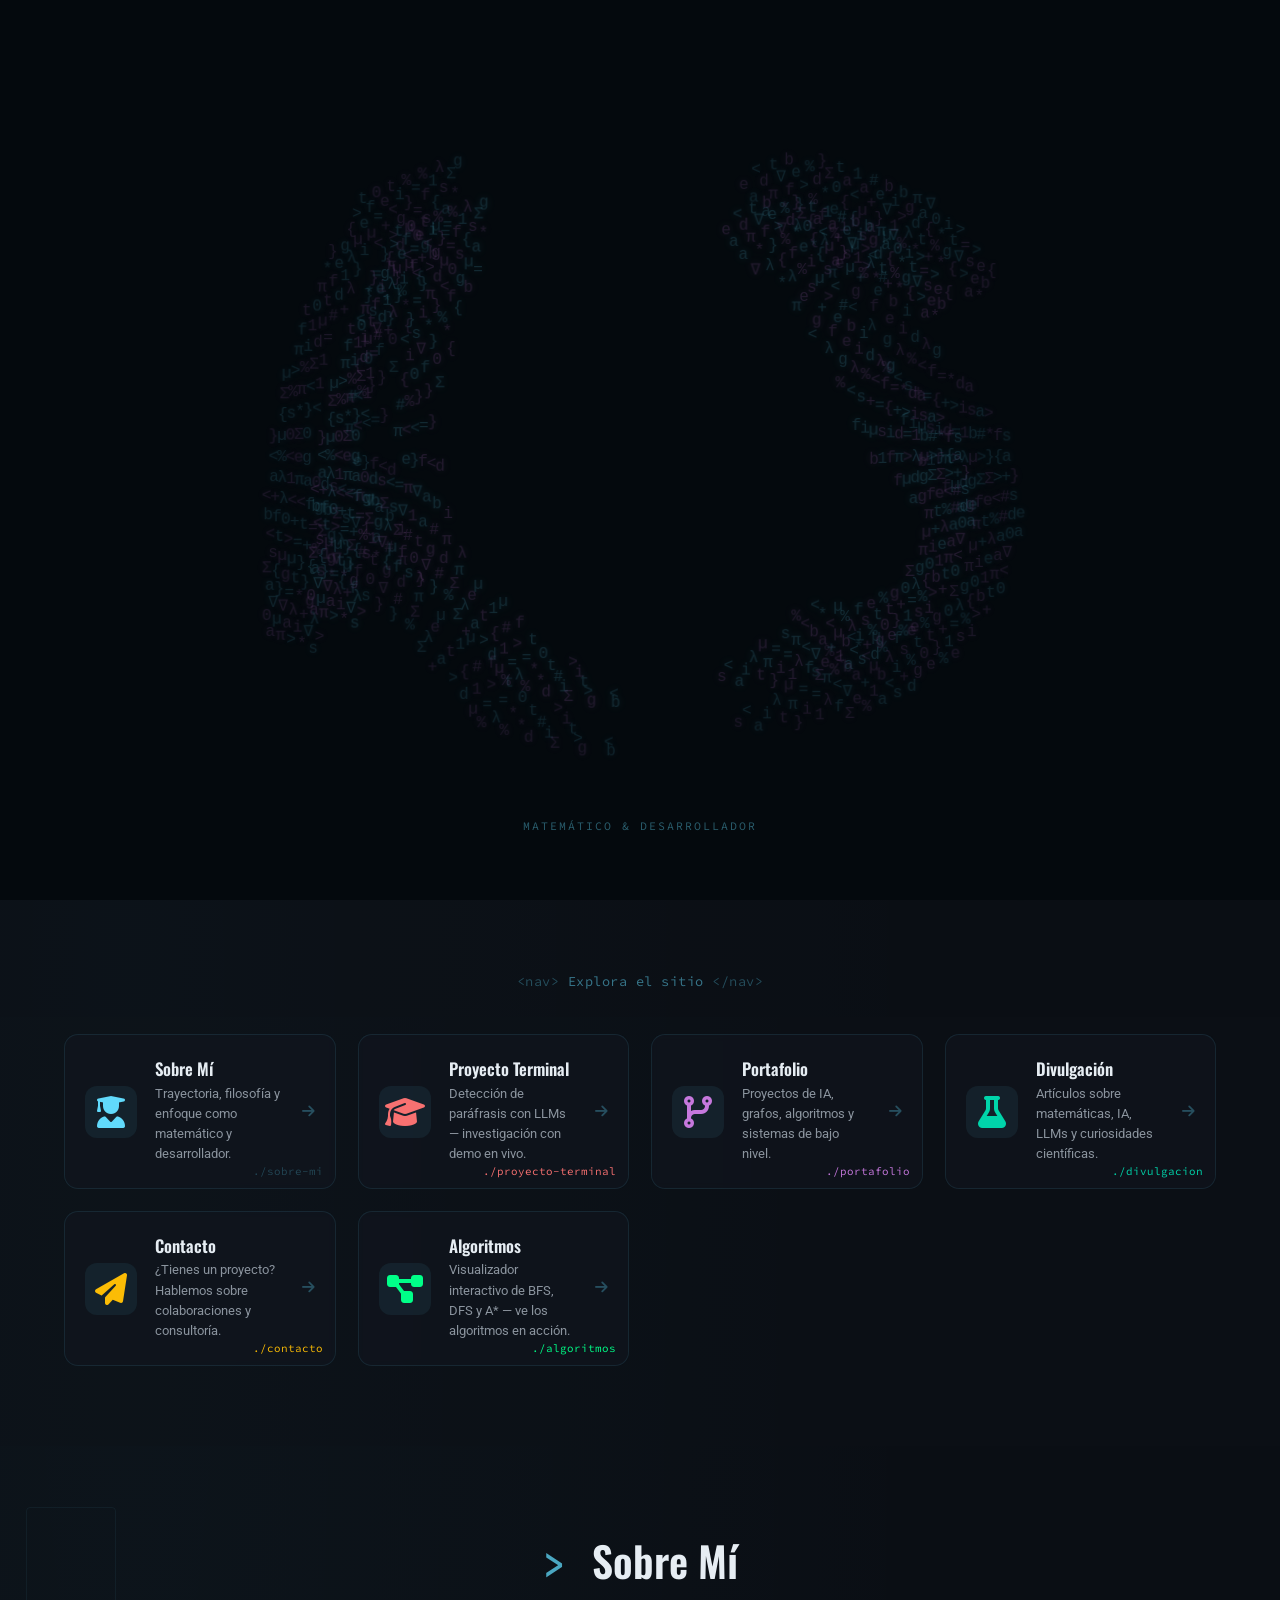
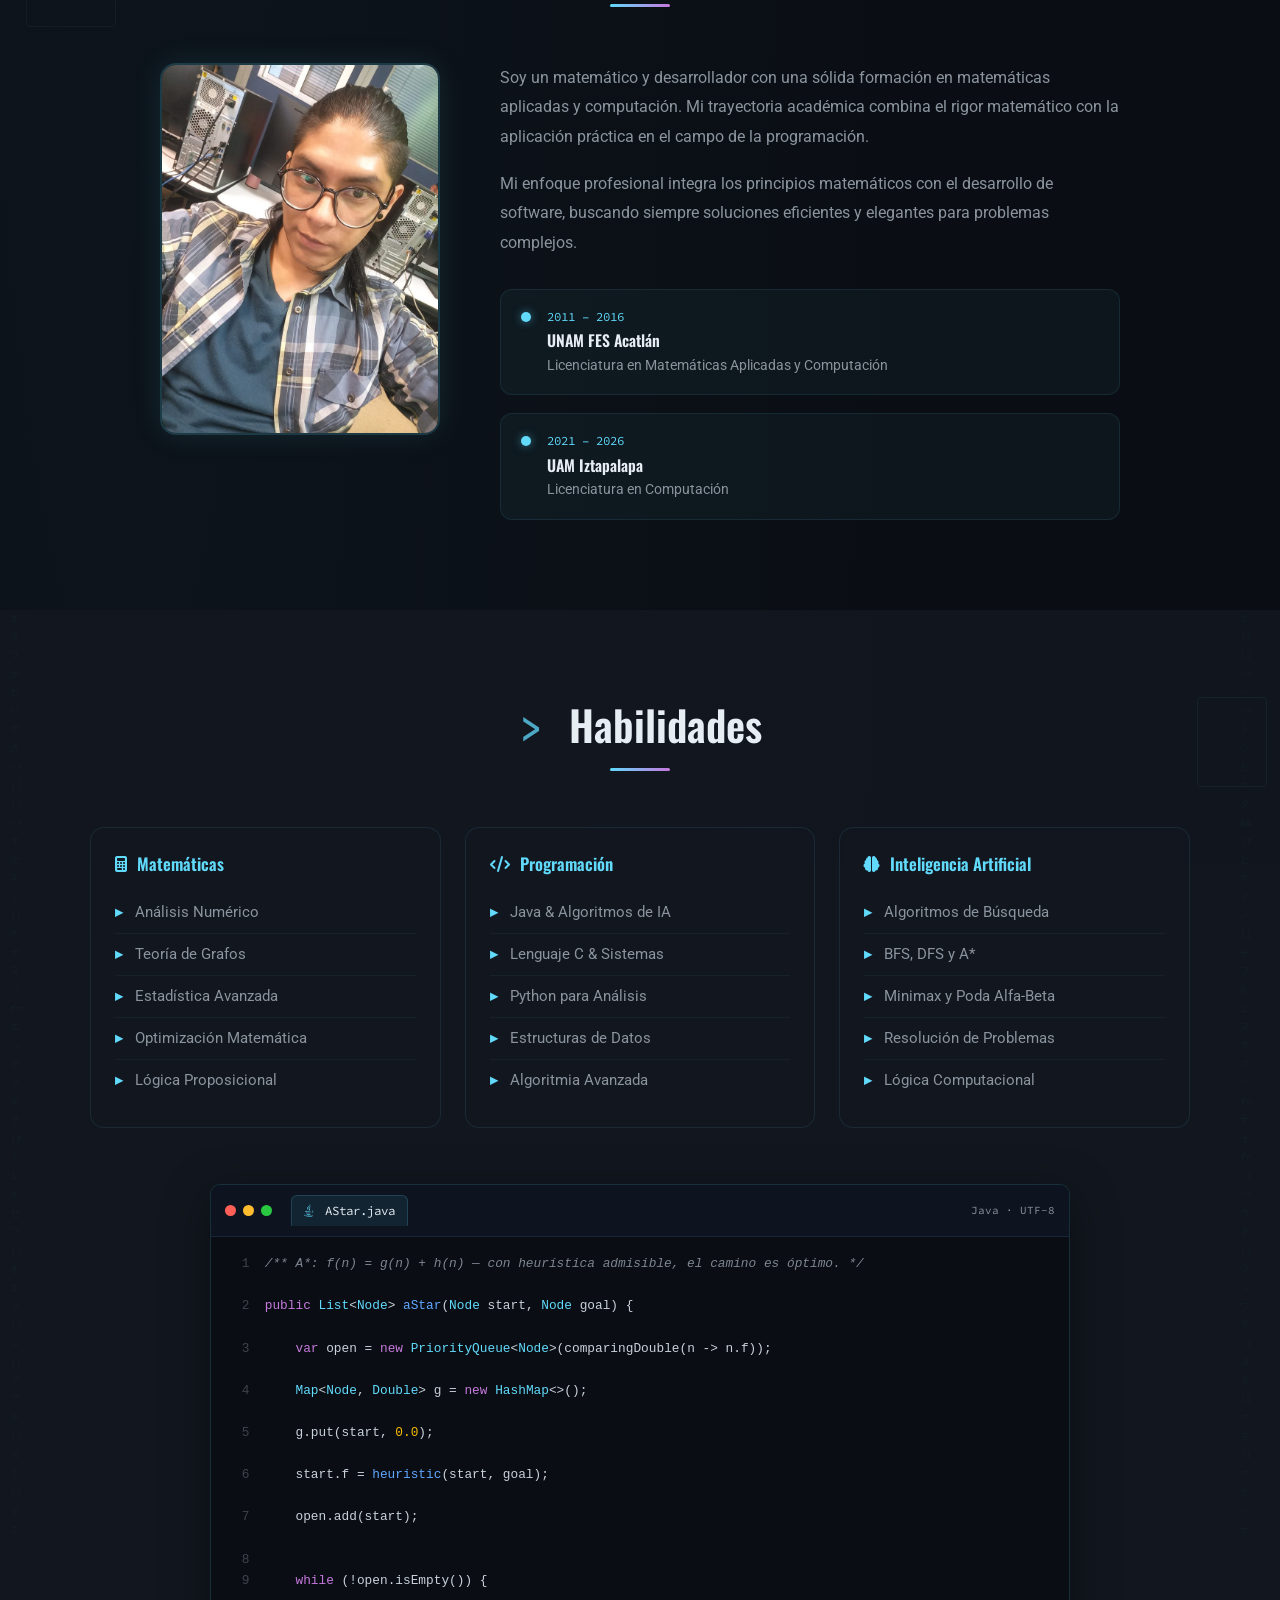
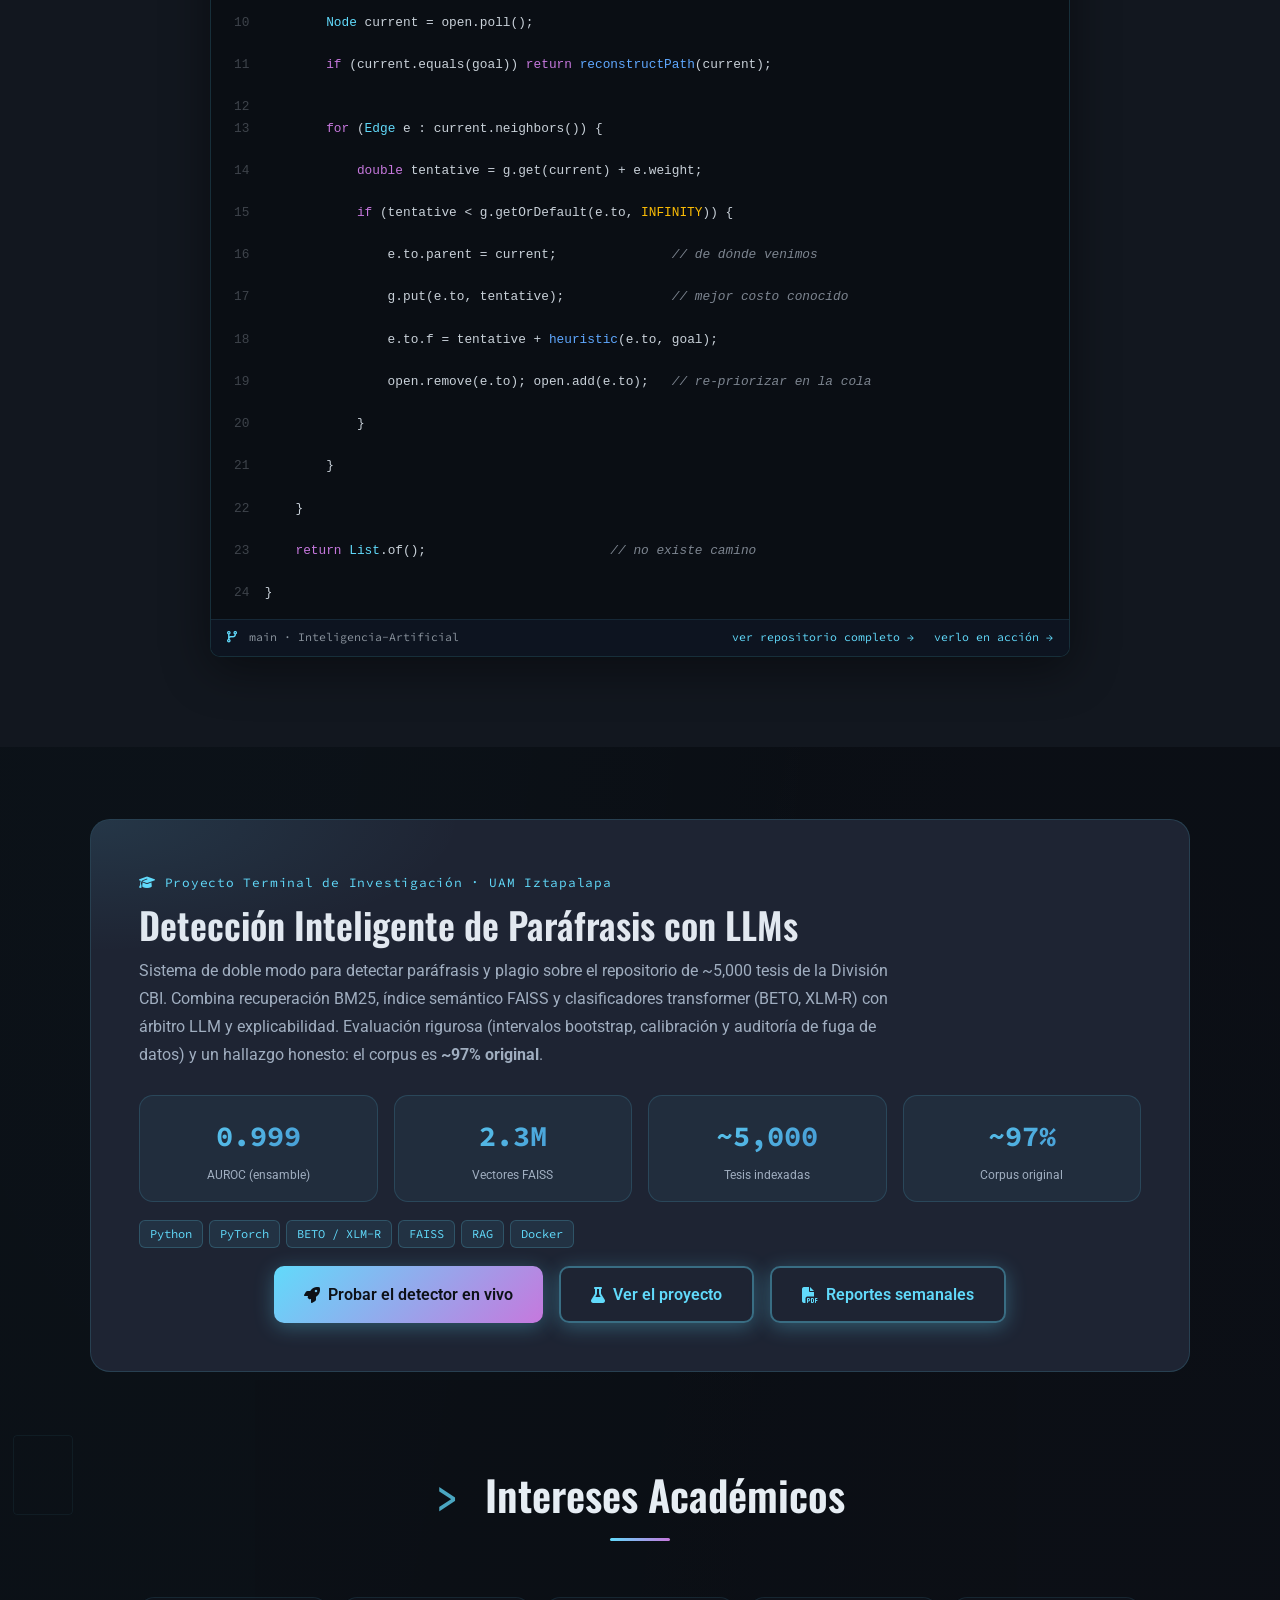
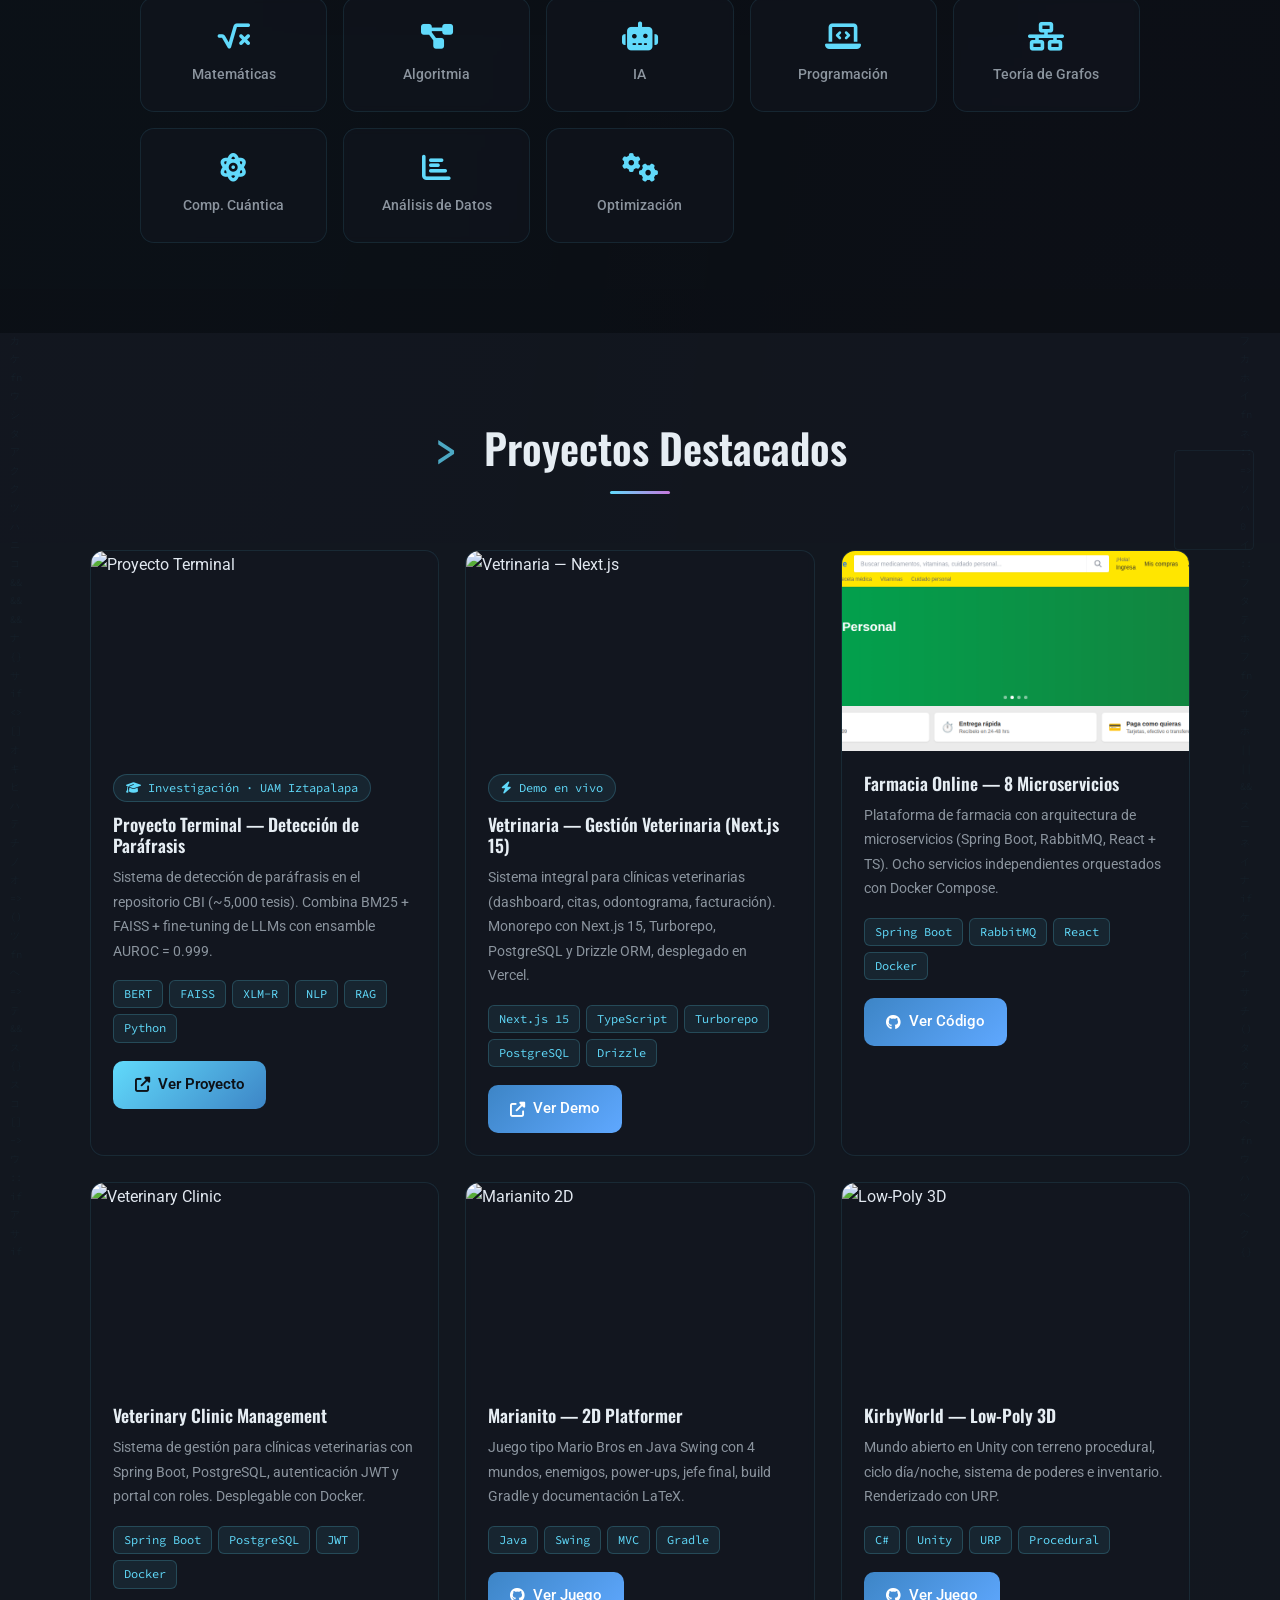
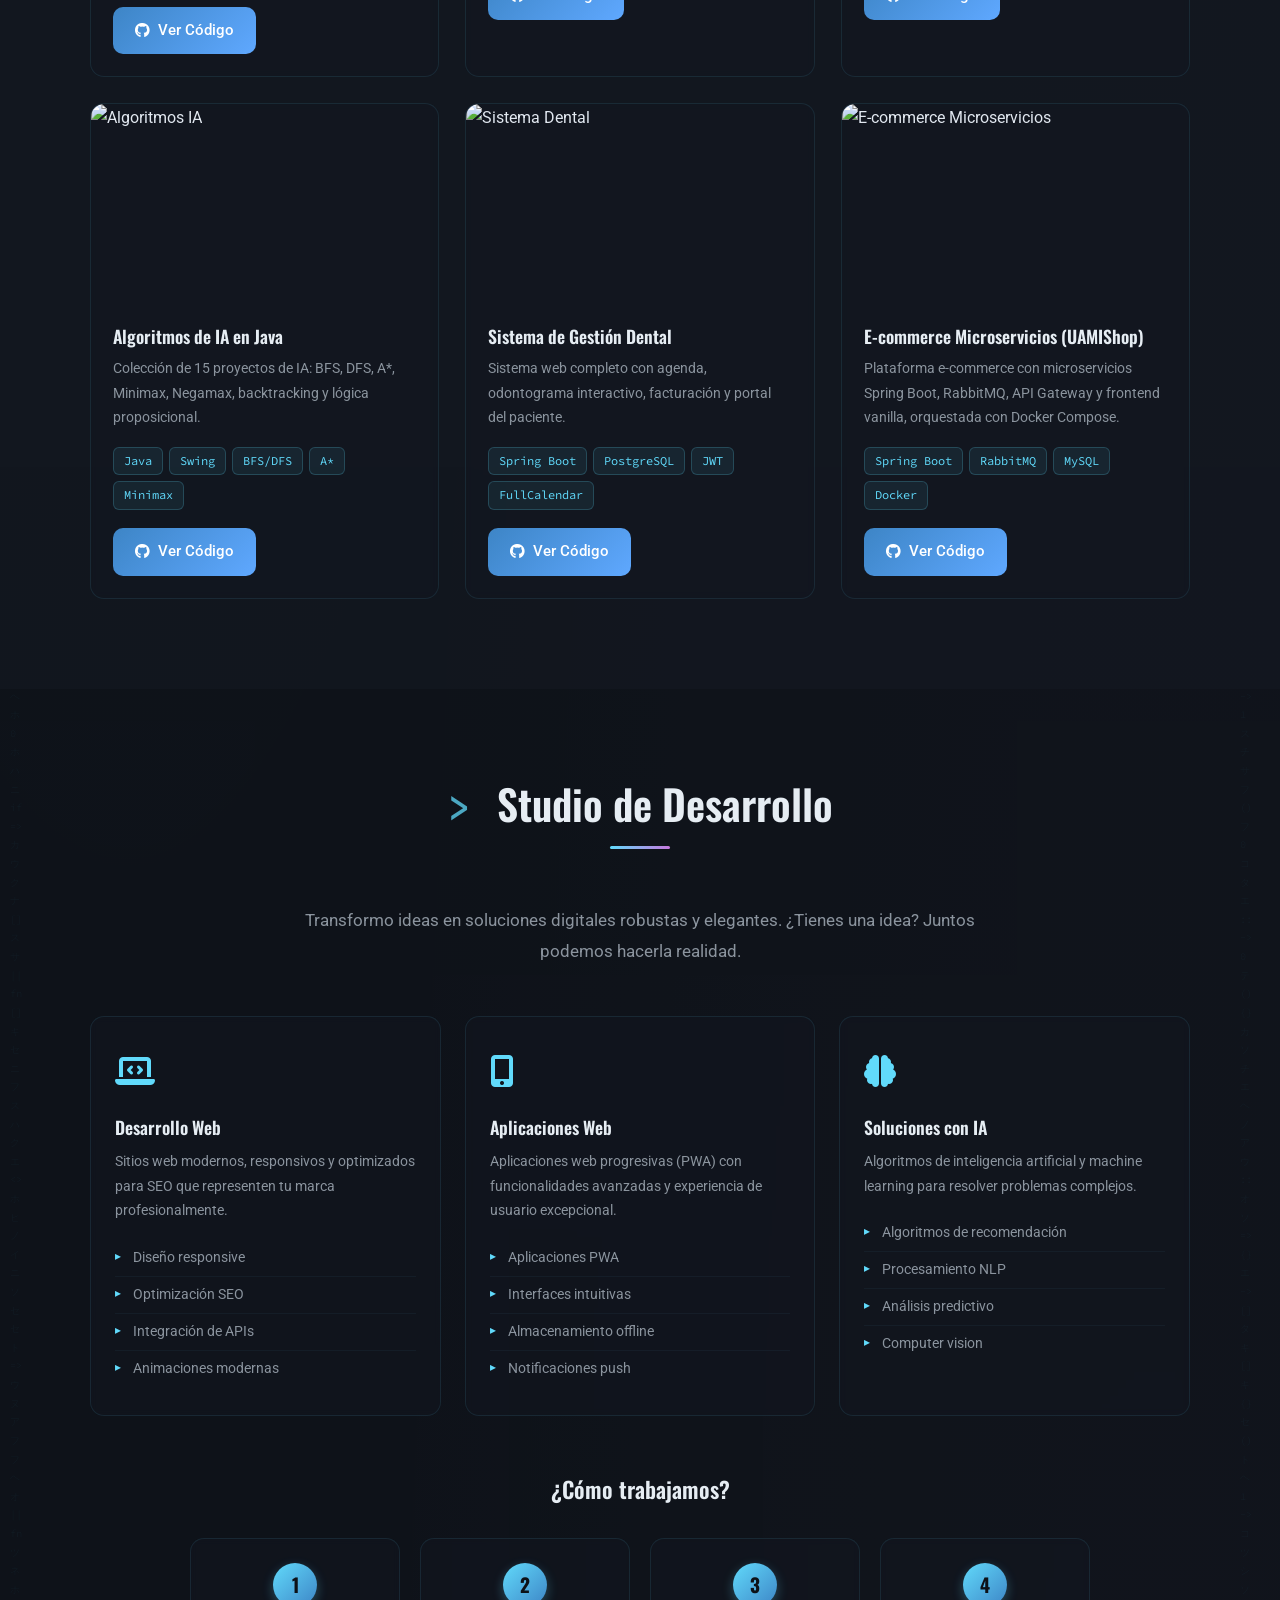
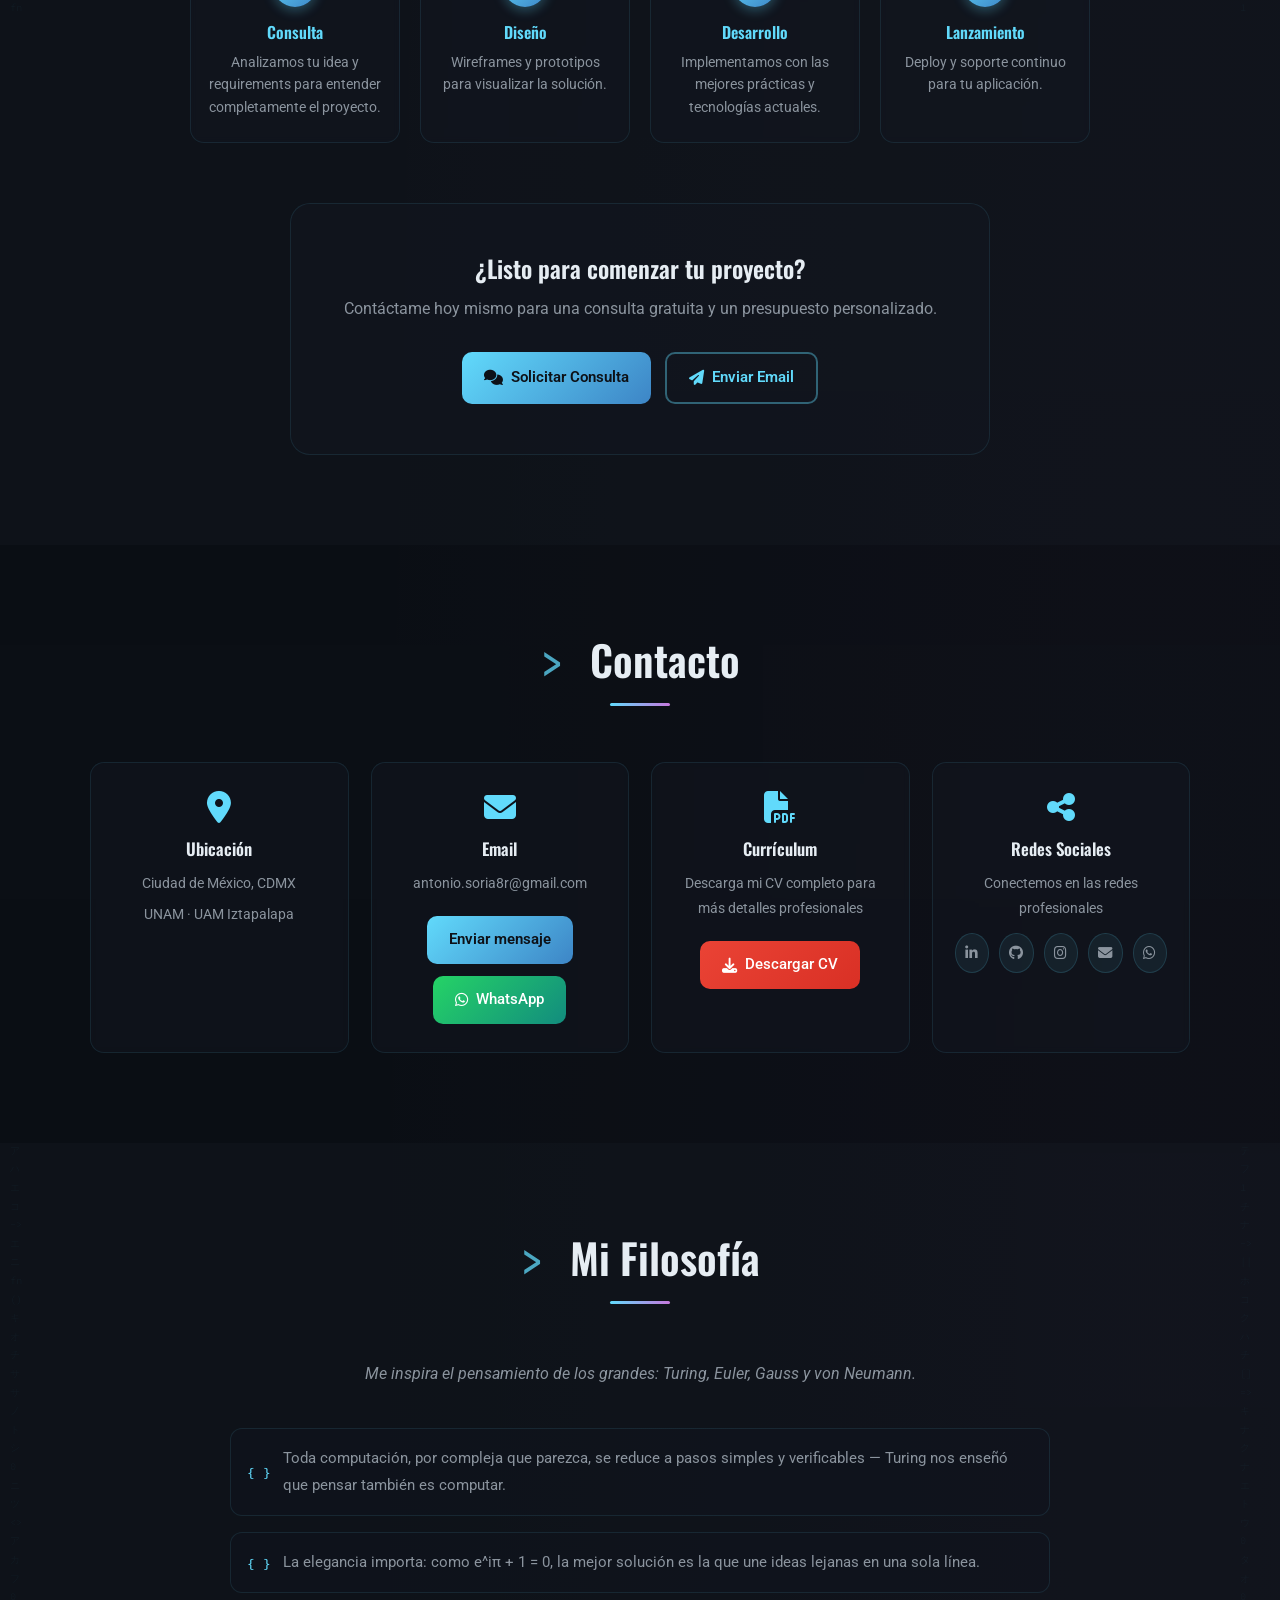
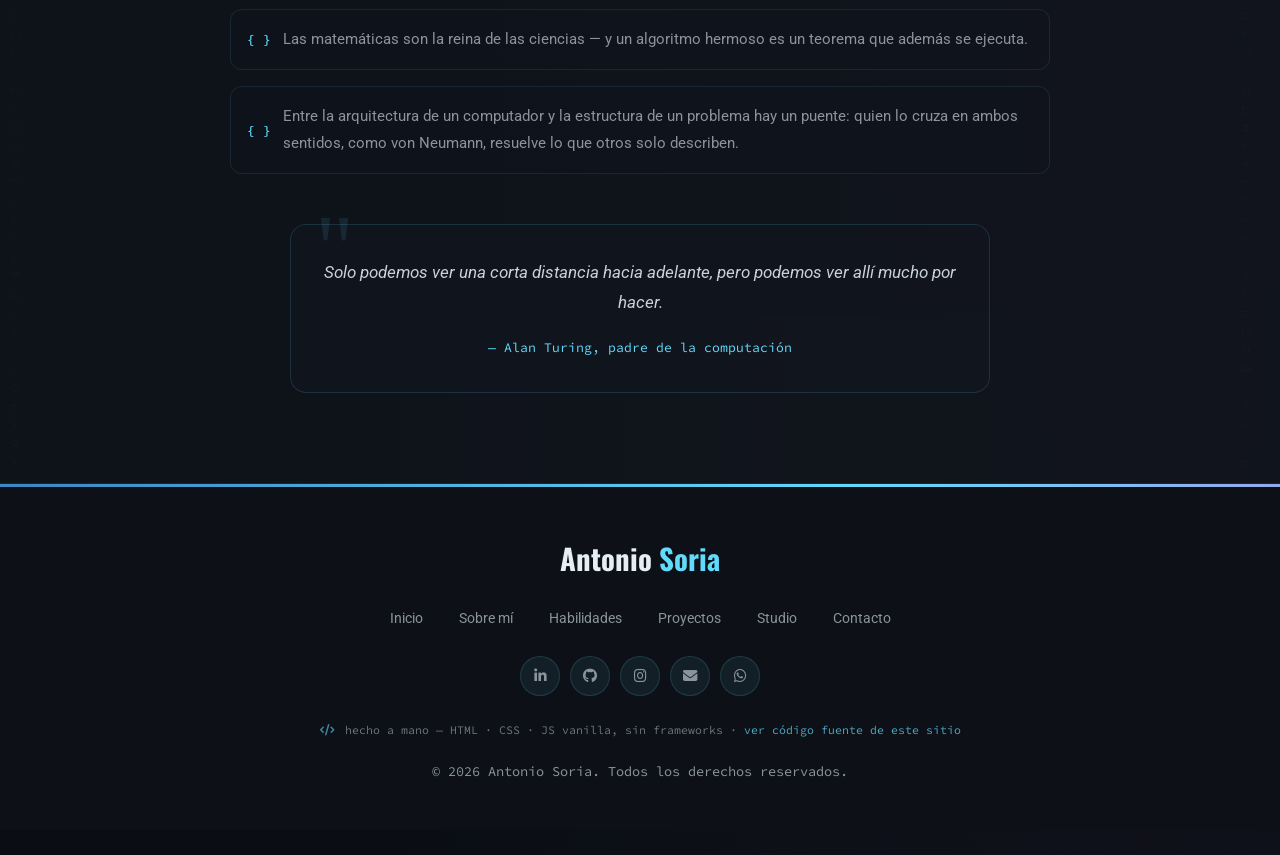
==== index.html @ 9606bfd2 "fix: barra de navegación visible en modo escritorio móvil - umbral de colapso 940→860px (margen bajo" ====
<!DOCTYPE html>
<html lang="es" class="fx" itemscope itemtype="http://schema.org/WebPage">
<head>
  <meta charset="utf-8">
  <meta name="viewport" content="width=device-width, initial-scale=1">
  <meta http-equiv="X-UA-Compatible" content="IE=edge">
  <meta name="referrer" content="strict-origin-when-cross-origin">

  <title>Antonio Soria — Matemático y Programador</title>
  <meta name="description" content="Antonio Soria — Matemático y Programador con experiencia en matemáticas aplicadas, algoritmia, inteligencia artificial y desarrollo de sistemas complejos.">
  <meta name="keywords" content="matemático, programador, algoritmia, inteligencia artificial, UNAM, UAM, Java, C, Python">
  <meta name="author" content="Antonio Soria">
  <meta name="robots" content="index, follow">

  <link rel="canonical" href="https://purpplealien.github.io/">
  <meta property="og:type" content="website">
  <meta property="og:url"  content="https://purpplealien.github.io/">
  <meta property="og:title" content="Antonio Soria — Matemático y Programador">
  <meta property="og:description" content="Matemático y Programador especializado en algoritmia, IA y desarrollo de sistemas.">
  <meta property="og:locale" content="es_MX">

  <script type="application/ld+json">
  {"@context":"https://schema.org","@type":"Person","name":"Antonio Soria","jobTitle":"Matemático y Programador","alumniOf":[{"@type":"CollegeOrUniversity","name":"UNAM FES Acatlán"},{"@type":"CollegeOrUniversity","name":"UAM Iztapalapa"}],"url":"https://purpplealien.github.io","sameAs":["https://github.com/PurppleAlien","https://www.linkedin.com/in/antonio-sould/"]}
  </script>

  <!-- Fonts -->
  <link rel="preconnect" href="https://fonts.googleapis.com">
  <link rel="preconnect" href="https://fonts.gstatic.com" crossorigin>
  <link href="https://fonts.googleapis.com/css2?family=Oswald:wght@300;400;500;600;700&family=Roboto:wght@300;400;500;700&family=Source+Code+Pro:wght@400;500;600&display=swap" rel="stylesheet">

  <!-- Icons -->
  <!-- Favicon -->
  <link rel="icon" type="image/svg+xml" href="favicon.svg">
  <link rel="alternate icon" href="favicon.ico" sizes="any">
  <link rel="apple-touch-icon" href="favicon.png">

  <!-- Preconnect a los CDN (acelera GSAP/Lenis/Three.js y Font Awesome) -->
  <link rel="preconnect" href="https://cdn.jsdelivr.net" crossorigin>
  <link rel="preconnect" href="https://cdnjs.cloudflare.com" crossorigin>

  <link rel="stylesheet" href="https://cdnjs.cloudflare.com/ajax/libs/font-awesome/6.4.0/css/all.min.css" crossorigin="anonymous" referrerpolicy="no-referrer">

  <!-- Shared CSS (covers base vars, nav, footer, cards, animations) -->
  <link rel="stylesheet" href="assets/css/shared.css?v=2">

  <!-- Import map para Three.js (lo usa js/hero3d.js, módulo del hero 3D) -->
  <script type="importmap">
  {
    "imports": {
      "three": "https://cdn.jsdelivr.net/npm/three@0.160.0/build/three.module.js",
      "three/addons/": "https://cdn.jsdelivr.net/npm/three@0.160.0/examples/jsm/"
    }
  }
  </script>

  <!-- Precarga del módulo Three.js (acelera la carga de la escena 3D) -->
  <link rel="modulepreload" href="https://cdn.jsdelivr.net/npm/three@0.160.0/build/three.module.js">

  <!-- Translations (load first) -->
  <script src="js/translations.js"></script>

  <style>
    /* ================================================================
       INDEX-SPECIFIC STYLES
       ================================================================ */

    /* Override shared header for dark hero style */
    body {
      background: #0d1117;
      color: #e2e8f0;
    }

    /* Always dark header on index */
    .site-header {
      background: rgba(13,17,23,0.96) !important;
      border-bottom-color: rgba(97,218,251,0.12) !important;
    }

    .nav-menu a { color: #c9d1d9 !important; }
    .nav-menu a:hover, .nav-menu a.active { color: #61dafb !important; background: rgba(97,218,251,0.08) !important; }
    .nav-menu a::after { background: linear-gradient(90deg, #61dafb, #c678dd) !important; }

    .logo { color: #e2e8f0 !important; }
    .logo span { color: #61dafb !important; }
    .logo-image { border-color: #61dafb !important; box-shadow: 0 0 14px rgba(97,218,251,0.3); }

    .theme-btn, .language-btn, .hamburger-btn {
      background: rgba(97,218,251,0.07) !important;
      border-color: rgba(97,218,251,0.2) !important;
      color: #e2e8f0 !important;
    }
    .theme-btn:hover, .language-btn:hover, .hamburger-btn:hover {
      background: #61dafb !important;
      color: #0d1117 !important;
      border-color: #61dafb !important;
    }

    /* ── Hamburger siempre visible en index (abre mega panel) ── */
    .hamburger-btn {
      display: flex !important;
      position: relative;
    }

    /* Agrupa hamburger + logo a la izquierda (el hamburger vive ahora ahí) */
    .nav-left {
      display: flex;
      align-items: center;
      gap: 14px;
    }

    /* Tooltip "Páginas" sobre el hamburger */
    .hamburger-btn::after {
      content: 'Páginas';
      position: absolute;
      bottom: -24px;
      left: 50%;
      transform: translateX(-50%);
      font-family: 'Source Code Pro', monospace;
      font-size: 0.6rem;
      color: rgba(97,218,251,0.45);
      white-space: nowrap;
      pointer-events: none;
      opacity: 0;
      transition: opacity 0.2s ease;
    }
    .hamburger-btn:hover::after { opacity: 1; }

    /* Indicador puntito neon para mostrar que tiene contenido */
    .hamburger-btn::before {
      content: '';
      position: absolute;
      top: 4px; right: 4px;
      width: 6px; height: 6px;
      border-radius: 50%;
      background: #61dafb;
      box-shadow: 0 0 8px rgba(97,218,251,0.8);
      animation: hbPulse 2.5s ease-in-out infinite;
    }
    @keyframes hbPulse {
      0%, 100% { opacity: 1; transform: scale(1); }
      50% { opacity: 0.4; transform: scale(0.7); }
    }

    .mobile-nav {
      background: #0d1117 !important;
      border-top-color: rgba(97,218,251,0.12) !important;
    }
    .mobile-nav a { color: #c9d1d9 !important; }
    .mobile-nav a:hover, .mobile-nav a.active { color: #61dafb !important; background: rgba(97,218,251,0.07) !important; border-color: rgba(97,218,251,0.15) !important; }
    .mobile-nav a i { color: #61dafb !important; }

    /* ─── HERO ──────────────────────────────────── */
    .hero {
      min-height: 100vh;
      display: flex;
      align-items: center;
      justify-content: center;
      text-align: center;
      position: relative;
      overflow: hidden;
      padding: 100px 20px 60px;
    }

    /* Animated gradient backdrop */
    .hero::before {
      content: '';
      position: absolute;
      inset: 0;
      background:
        radial-gradient(ellipse at 20% 40%, rgba(97,218,251,0.08) 0%, transparent 55%),
        radial-gradient(ellipse at 80% 60%, rgba(198,120,221,0.07) 0%, transparent 55%),
        radial-gradient(ellipse at 50% 100%, rgba(61,133,198,0.06) 0%, transparent 60%);
      animation: bgPulse 8s ease-in-out infinite;
    }

    @keyframes bgPulse {
      0%, 100% { opacity: 1; }
      50% { opacity: 0.6; }
    }

    /* Floating code symbols */
    .hero-particles {
      position: absolute;
      inset: 0;
      overflow: hidden;
      pointer-events: none;
    }

    .particle {
      position: absolute;
      font-family: 'Source Code Pro', monospace;
      font-size: 1rem;
      color: rgba(97,218,251,0.12);
      animation: floatUp linear infinite;
      user-select: none;
    }

    @keyframes floatUp {
      0%   { transform: translateY(110vh) rotate(0deg); opacity: 0; }
      10%  { opacity: 1; }
      90%  { opacity: 0.5; }
      100% { transform: translateY(-10vh) rotate(360deg); opacity: 0; }
    }

    /* Grid overlay */
    .hero::after {
      content: '';
      position: absolute;
      inset: 0;
      background-image:
        linear-gradient(rgba(97,218,251,0.03) 1px, transparent 1px),
        linear-gradient(90deg, rgba(97,218,251,0.03) 1px, transparent 1px);
      background-size: 50px 50px;
      pointer-events: none;
    }

    .hero-content {
      position: relative;
      z-index: 2;
      max-width: 800px;
    }

    .profile-ring {
      display: inline-block;
      position: relative;
      margin-bottom: 32px;
    }

    .profile-ring::before,
    .profile-ring::after {
      content: '';
      position: absolute;
      border-radius: 50%;
      animation: ringPulse 3s ease-in-out infinite;
    }

    .profile-ring::before {
      inset: -8px;
      border: 2px solid rgba(97,218,251,0.4);
    }

    .profile-ring::after {
      inset: -16px;
      border: 1px solid rgba(97,218,251,0.2);
      animation-delay: 0.5s;
    }

    @keyframes ringPulse {
      0%, 100% { transform: scale(1); opacity: 0.6; }
      50% { transform: scale(1.04); opacity: 1; }
    }

    .profile-ring img {
      width: 140px;
      height: 140px;
      border-radius: 50%;
      object-fit: cover;
      border: 3px solid #61dafb;
      display: block;
      box-shadow: 0 0 30px rgba(97,218,251,0.25), 0 0 60px rgba(97,218,251,0.1);
    }

    .hero h1 {
      font-family: 'Oswald', sans-serif;
      font-size: clamp(2.4rem, 6vw, 4.5rem);
      font-weight: 700;
      color: #e6edf3;
      margin-bottom: 16px;
      letter-spacing: -0.5px;
    }

    .hero h1 .name-accent { color: #61dafb; }

    .hero-subtitle {
      font-family: 'Source Code Pro', monospace;
      font-size: clamp(1rem, 2.5vw, 1.3rem);
      color: #8b949e;
      margin-bottom: 36px;
      position: relative;
      display: inline-block;
    }

    .hero-subtitle::before { content: '> '; color: #61dafb; }
    .hero-subtitle::after {
      content: '|';
      color: #61dafb;
      animation: blink 1s step-end infinite;
    }

    @keyframes blink { 0%,100%{opacity:1} 50%{opacity:0} }

    .hero-badges {
      display: flex;
      flex-wrap: wrap;
      justify-content: center;
      gap: 10px;
      margin-bottom: 40px;
    }

    .hero-badge {
      display: inline-flex;
      align-items: center;
      gap: 6px;
      padding: 5px 14px;
      background: rgba(97,218,251,0.07);
      border: 1px solid rgba(97,218,251,0.2);
      border-radius: 20px;
      font-family: 'Source Code Pro', monospace;
      font-size: 0.82rem;
      color: #61dafb;
      transition: all 0.3s ease;
    }

    .hero-badge:hover {
      background: rgba(97,218,251,0.15);
      transform: translateY(-2px);
      box-shadow: 0 4px 12px rgba(97,218,251,0.2);
    }

    .hero-cta {
      display: flex;
      gap: 16px;
      justify-content: center;
      flex-wrap: wrap;
    }

    .hero-cta .btn {
      background: linear-gradient(135deg, #61dafb, #3d85c6);
      color: #0d1117;
      font-weight: 600;
      padding: 13px 30px;
      font-size: 1rem;
      box-shadow: 0 4px 20px rgba(97,218,251,0.3);
    }

    .hero-cta .btn:hover {
      box-shadow: 0 8px 30px rgba(97,218,251,0.5);
      transform: translateY(-3px);
      color: #0d1117;
    }

    .hero-cta .btn-outline {
      background: transparent;
      border: 2px solid rgba(97,218,251,0.4);
      color: #61dafb;
    }

    .hero-cta .btn-outline:hover {
      background: rgba(97,218,251,0.1);
      border-color: #61dafb;
      color: #61dafb;
      box-shadow: 0 8px 30px rgba(97,218,251,0.2);
    }

    /* Scroll indicator */
    .scroll-hint {
      position: absolute;
      bottom: 32px;
      left: 50%;
      transform: translateX(-50%);
      display: flex;
      flex-direction: column;
      align-items: center;
      gap: 6px;
      color: rgba(97,218,251,0.4);
      font-size: 0.75rem;
      font-family: 'Source Code Pro', monospace;
      animation: scrollBounce 2s ease-in-out infinite;
      z-index: 2;
    }

    @keyframes scrollBounce {
      0%, 100% { transform: translateX(-50%) translateY(0); }
      50% { transform: translateX(-50%) translateY(8px); }
    }

    /* ─── SECTIONS ──────────────────────────────── */
    .section {
      padding: 90px 0;
      position: relative;
    }

    .section-dark {
      background: #161b22;
    }

    .section-title {
      text-align: center;
      margin-bottom: 56px;
      font-family: 'Oswald', sans-serif;
      font-size: clamp(1.8rem, 4vw, 2.6rem);
      color: #e6edf3;
      position: relative;
    }

    .section-title::after {
      content: '';
      display: block;
      width: 60px;
      height: 3px;
      background: linear-gradient(90deg, #61dafb, #c678dd);
      margin: 14px auto 0;
      border-radius: 2px;
      transition: width 0.3s ease;
    }

    .section-title:hover::after { width: 120px; }

    /* ─── ABOUT ─────────────────────────────────── */
    .about-content {
      display: grid;
      grid-template-columns: 280px 1fr;
      gap: 60px;
      align-items: start;
      max-width: 960px;
      margin: 0 auto;
    }

    .profile-image {
      border-radius: 16px;
      overflow: hidden;
      border: 2px solid rgba(97,218,251,0.2);
      box-shadow: 0 0 30px rgba(97,218,251,0.1);
      transition: all 0.4s ease;
    }

    .profile-image:hover {
      border-color: rgba(97,218,251,0.5);
      box-shadow: 0 0 50px rgba(97,218,251,0.2);
      transform: translateY(-4px);
    }

    .profile-image img { width: 100%; display: block; }

    .profile-text p {
      color: #8b949e;
      font-size: 1.02rem;
      margin-bottom: 18px;
      line-height: 1.8;
    }

    /* Timeline */
    .about-timeline { margin-top: 32px; display: flex; flex-direction: column; gap: 18px; }

    .tl-item {
      display: flex;
      gap: 16px;
      padding: 16px 20px;
      background: rgba(97,218,251,0.04);
      border: 1px solid rgba(97,218,251,0.1);
      border-radius: 12px;
      transition: all 0.3s ease;
    }

    .tl-item:hover {
      background: rgba(97,218,251,0.08);
      border-color: rgba(97,218,251,0.25);
      transform: translateX(4px);
    }

    .tl-dot {
      width: 10px;
      height: 10px;
      border-radius: 50%;
      background: #61dafb;
      flex-shrink: 0;
      margin-top: 6px;
      box-shadow: 0 0 10px rgba(97,218,251,0.5);
    }

    .tl-info { flex: 1; }

    .tl-date {
      font-family: 'Source Code Pro', monospace;
      font-size: 0.78rem;
      color: #61dafb;
      margin-bottom: 4px;
    }

    .tl-info h3 { font-size: 0.98rem; color: #e6edf3; margin-bottom: 3px; }
    .tl-info p  { font-size: 0.88rem; color: #8b949e; margin: 0; }

    /* ─── SKILLS ────────────────────────────────── */
    .skills-grid {
      display: grid;
      grid-template-columns: repeat(auto-fill, minmax(280px, 1fr));
      gap: 24px;
      max-width: 1100px;
      margin: 0 auto;
    }

    .skill-cat {
      background: #1e2433;
      border: 1px solid rgba(97,218,251,0.1);
      border-radius: 14px;
      padding: 26px 24px;
      transition: all 0.3s ease;
      position: relative;
      overflow: hidden;
    }

    .skill-cat::before {
      content: '';
      position: absolute;
      top: 0; left: 0; right: 0;
      height: 2px;
      background: linear-gradient(90deg, #61dafb, #c678dd);
      transform: scaleX(0);
      transform-origin: left;
      transition: transform 0.4s ease;
    }

    .skill-cat:hover { border-color: rgba(97,218,251,0.3); box-shadow: 0 8px 32px rgba(97,218,251,0.08); transform: translateY(-4px); }
    .skill-cat:hover::before { transform: scaleX(1); }

    .skill-cat h3 {
      display: flex;
      align-items: center;
      gap: 10px;
      color: #61dafb;
      font-size: 1.05rem;
      margin-bottom: 18px;
    }

    .skill-cat h3 i { font-size: 1rem; }

    .skill-list { list-style: none; }

    .skill-list li {
      padding: 8px 0 8px 20px;
      border-bottom: 1px solid rgba(97,218,251,0.06);
      position: relative;
      color: #8b949e;
      font-size: 0.92rem;
      transition: all 0.25s ease;
    }

    .skill-list li:last-child { border-bottom: none; }
    .skill-list li::before { content: '▸'; position: absolute; left: 0; color: #61dafb; }
    .skill-list li:hover { color: #e6edf3; padding-left: 26px; }

    /* ─── RESEARCH INTERESTS ────────────────────── */
    .research-interests { background: #0d1117; }

    .interests-grid {
      display: grid;
      grid-template-columns: repeat(auto-fill, minmax(180px, 1fr));
      gap: 16px;
      max-width: 1000px;
      margin: 0 auto;
    }

    .interest-item {
      display: flex;
      flex-direction: column;
      align-items: center;
      gap: 12px;
      padding: 24px 16px;
      background: #161b22;
      border: 1px solid rgba(97,218,251,0.1);
      border-radius: 14px;
      transition: all 0.3s ease;
      cursor: default;
    }

    .interest-item:hover {
      background: rgba(97,218,251,0.06);
      border-color: rgba(97,218,251,0.3);
      transform: translateY(-5px);
      box-shadow: 0 8px 24px rgba(97,218,251,0.1);
    }

    .interest-item i {
      font-size: 1.8rem;
      color: #61dafb;
      transition: all 0.3s ease;
    }

    .interest-item:hover i { transform: scale(1.2); color: #c678dd; }

    .interest-item span {
      font-size: 0.88rem;
      color: #8b949e;
      text-align: center;
      font-weight: 500;
    }

    /* ─── FEATURED RESEARCH ──────────────────────── */
    .featured-research { padding: 72px 0 8px; }
    .fr-card {
      background: var(--card-bg);
      border: 1px solid var(--border);
      border-radius: var(--radius-lg);
      padding: clamp(26px, 4vw, 48px);
      max-width: 1100px;
      margin: 0 auto;
      position: relative;
      overflow: hidden;
    }
    body.dark-mode .fr-card { border-color: rgba(97,218,251,0.15); }
    .fr-card::before {
      content: '';
      position: absolute; inset: 0;
      background: radial-gradient(620px 220px at 0% 0%, rgba(97,218,251,0.10), transparent 60%);
      pointer-events: none;
    }
    .fr-eyebrow { font-family: var(--font-mono); color: var(--neon); font-size: .8rem; letter-spacing: .06em; }
    .fr-title { font-size: clamp(1.5rem, 3.4vw, 2.3rem); margin: .5rem 0 .6rem; line-height: 1.2; }
    .fr-desc { color: var(--text-muted); max-width: 760px; line-height: 1.75; margin-bottom: 6px; }
    .fr-metrics { display: grid; grid-template-columns: repeat(4, 1fr); gap: 16px; margin: 26px 0 4px; }
    .fr-metric { text-align: center; padding: 16px 8px; background: rgba(97,218,251,0.05); border: 1px solid rgba(97,218,251,0.15); border-radius: var(--radius); }
    .fr-metric .v { font-family: var(--font-mono); font-weight: 700; font-size: clamp(1.2rem, 2.4vw, 1.8rem); background: linear-gradient(135deg,#61dafb,#3d85c6); -webkit-background-clip: text; -webkit-text-fill-color: transparent; }
    .fr-metric .l { font-size: .74rem; color: var(--text-muted); margin-top: 4px; }
    .fr-tags { display: flex; flex-wrap: wrap; gap: 8px; margin: 18px 0 22px; }
    @media (max-width: 640px) { .fr-metrics { grid-template-columns: repeat(2, 1fr); } }

    /* ─── PROJECTS ──────────────────────────────── */
    .projects-grid {
      display: grid;
      grid-template-columns: repeat(auto-fill, minmax(320px, 1fr));
      gap: 26px;
      max-width: 1100px;
      margin: 0 auto;
    }

    .project-card {
      background: #1e2433;
      border: 1px solid rgba(97,218,251,0.1);
      border-radius: 14px;
      overflow: hidden;
      transition: all 0.3s ease;
    }

    .project-card:hover {
      border-color: rgba(97,218,251,0.3);
      box-shadow: 0 12px 40px rgba(97,218,251,0.1);
      transform: translateY(-5px);
    }

    .project-image {
      height: 200px;
      overflow: hidden;
    }

    .project-image img {
      width: 100%; height: 100%;
      object-fit: cover;
      transition: transform 0.5s ease;
    }

    .project-card:hover .project-image img { transform: scale(1.06); }

    .project-content { padding: 22px; }

    .project-content h3 {
      color: #e6edf3;
      font-size: 1.1rem;
      margin-bottom: 10px;
    }

    .project-content p {
      color: #8b949e;
      font-size: 0.9rem;
      margin-bottom: 16px;
      line-height: 1.7;
    }

    .project-tags {
      display: flex;
      flex-wrap: wrap;
      gap: 6px;
      margin-bottom: 18px;
    }

    .project-tag {
      padding: 3px 10px;
      background: rgba(97,218,251,0.08);
      border: 1px solid rgba(97,218,251,0.2);
      border-radius: 6px;
      font-size: 0.75rem;
      font-family: 'Source Code Pro', monospace;
      color: #61dafb;
    }

    /* ─── STUDIO ────────────────────────────────── */
    .studio { background: #161b22; }

    .studio-desc {
      text-align: center;
      max-width: 680px;
      margin: 0 auto 50px;
      color: #8b949e;
      font-size: 1.05rem;
      line-height: 1.8;
    }

    .services-grid {
      display: grid;
      grid-template-columns: repeat(auto-fill, minmax(280px, 1fr));
      gap: 24px;
      max-width: 1100px;
      margin: 0 auto 60px;
    }

    .service-card {
      background: #0d1117;
      border: 1px solid rgba(97,218,251,0.1);
      border-radius: 14px;
      padding: 28px 24px;
      transition: all 0.3s ease;
      position: relative;
      overflow: hidden;
    }

    .service-card::after {
      content: '';
      position: absolute;
      bottom: 0; left: 0; right: 0;
      height: 2px;
      background: linear-gradient(90deg, #61dafb, #c678dd);
      transform: scaleX(0);
      transform-origin: left;
      transition: transform 0.4s ease;
    }

    .service-card:hover { border-color: rgba(97,218,251,0.3); box-shadow: 0 8px 32px rgba(97,218,251,0.08); transform: translateY(-4px); }
    .service-card:hover::after { transform: scaleX(1); }

    .service-icon {
      font-size: 2rem;
      color: #61dafb;
      margin-bottom: 18px;
      transition: all 0.3s ease;
    }

    .service-card:hover .service-icon { transform: scale(1.15); color: #c678dd; }

    .service-card h3 { color: #e6edf3; margin-bottom: 12px; font-size: 1.1rem; }
    .service-card > p { color: #8b949e; font-size: 0.9rem; margin-bottom: 16px; line-height: 1.7; }

    .service-features { list-style: none; }
    .service-features li {
      padding: 6px 0 6px 18px;
      position: relative;
      color: #8b949e;
      font-size: 0.88rem;
      border-bottom: 1px solid rgba(97,218,251,0.05);
    }
    .service-features li:last-child { border-bottom: none; }
    .service-features li::before { content: '▸'; position: absolute; left: 0; color: #61dafb; font-size: 0.75rem; }

    /* Process steps */
    .process-section {
      max-width: 900px;
      margin: 0 auto 60px;
      text-align: center;
    }

    .process-section h3 { color: #e6edf3; margin-bottom: 36px; font-size: 1.4rem; }

    .process-steps {
      display: grid;
      grid-template-columns: repeat(auto-fit, minmax(180px, 1fr));
      gap: 20px;
    }

    .process-step {
      background: #0d1117;
      border: 1px solid rgba(97,218,251,0.1);
      border-radius: 14px;
      padding: 24px 18px;
      transition: all 0.3s ease;
    }

    .process-step:hover { border-color: rgba(97,218,251,0.3); transform: translateY(-4px); box-shadow: 0 8px 24px rgba(97,218,251,0.08); }

    .step-number {
      width: 44px; height: 44px;
      border-radius: 50%;
      background: linear-gradient(135deg, #61dafb, #3d85c6);
      color: #0d1117;
      font-family: 'Oswald', sans-serif;
      font-size: 1.2rem;
      font-weight: 700;
      display: flex;
      align-items: center;
      justify-content: center;
      margin: 0 auto 16px;
      box-shadow: 0 4px 12px rgba(97,218,251,0.3);
    }

    .process-step h4 { color: #61dafb; margin-bottom: 8px; font-size: 1rem; }
    .process-step p  { color: #8b949e; font-size: 0.88rem; margin: 0; line-height: 1.6; }

    /* CTA block */
    .cta-block {
      text-align: center;
      padding: 50px 30px;
      background: rgba(97,218,251,0.04);
      border: 1px solid rgba(97,218,251,0.1);
      border-radius: 20px;
      max-width: 700px;
      margin: 0 auto;
    }

    .cta-block h3 { color: #e6edf3; margin-bottom: 12px; font-size: 1.5rem; }
    .cta-block p  { color: #8b949e; margin-bottom: 28px; }
    .cta-block .cta-btns { display: flex; gap: 14px; justify-content: center; flex-wrap: wrap; }
    .cta-block .btn { background: linear-gradient(135deg, #61dafb, #3d85c6); color: #0d1117; font-weight: 600; }
    .cta-block .btn:hover { color: #0d1117; }
    .cta-block .btn-outline { background: transparent; border: 2px solid rgba(97,218,251,0.4); color: #61dafb; }
    .cta-block .btn-outline:hover { background: rgba(97,218,251,0.1); color: #61dafb; border-color: #61dafb; }

    /* ─── CONTACT ───────────────────────────────── */
    .contact-section { background: #0d1117; }

    .contact-grid {
      display: grid;
      grid-template-columns: repeat(auto-fill, minmax(240px, 1fr));
      gap: 22px;
      max-width: 1100px;
      margin: 0 auto;
    }

    .contact-card {
      background: #161b22;
      border: 1px solid rgba(97,218,251,0.1);
      border-radius: 14px;
      padding: 28px 22px;
      text-align: center;
      transition: all 0.3s ease;
    }

    .contact-card:hover { border-color: rgba(97,218,251,0.3); box-shadow: 0 8px 32px rgba(97,218,251,0.08); transform: translateY(-4px); }

    .contact-card > i {
      font-size: 2rem;
      color: #61dafb;
      margin-bottom: 16px;
      display: block;
    }

    .contact-card h3 { color: #e6edf3; margin-bottom: 12px; font-size: 1.05rem; }
    .contact-card p  { color: #8b949e; font-size: 0.88rem; margin-bottom: 6px; }

    .social-links { display: flex; justify-content: center; gap: 10px; margin-top: 12px; }
    .social-link {
      width: 40px; height: 40px;
      border-radius: 50%;
      display: flex; align-items: center; justify-content: center;
      background: rgba(97,218,251,0.07);
      color: #8b949e;
      border: 1px solid rgba(97,218,251,0.15);
      font-size: 0.9rem;
      transition: all 0.3s ease;
      text-decoration: none;
    }

    .social-link:hover {
      background: #61dafb;
      color: #0d1117;
      border-color: #61dafb;
      transform: translateY(-3px);
      box-shadow: 0 4px 12px rgba(97,218,251,0.35);
    }

    /* ─── PHILOSOPHY ────────────────────────────── */
    .philosophy {
      padding: 90px 0;
      background: #161b22;
    }

    .philosophy-sub {
      text-align: center;
      color: #8b949e;
      font-style: italic;
      margin-bottom: 40px;
      font-size: 1rem;
    }

    .axioms {
      list-style: none;
      max-width: 820px;
      margin: 0 auto 50px;
      display: flex;
      flex-direction: column;
      gap: 16px;
    }

    .axioms li {
      padding: 16px 20px 16px 52px;
      background: rgba(97,218,251,0.04);
      border: 1px solid rgba(97,218,251,0.1);
      border-radius: 12px;
      color: #8b949e;
      font-size: 0.96rem;
      line-height: 1.75;
      position: relative;
      transition: all 0.3s ease;
    }

    .axioms li:hover { background: rgba(97,218,251,0.08); border-color: rgba(97,218,251,0.25); color: #e6edf3; }

    .axioms li::before {
      content: '{ }';
      position: absolute;
      left: 16px;
      top: 50%;
      transform: translateY(-50%);
      font-family: 'Source Code Pro', monospace;
      font-size: 0.8rem;
      color: #61dafb;
      font-weight: 600;
    }

    .quote-block {
      max-width: 700px;
      margin: 0 auto;
      text-align: center;
      padding: 32px 30px;
      background: rgba(97,218,251,0.04);
      border: 1px solid rgba(97,218,251,0.15);
      border-radius: 16px;
      position: relative;
    }

    .quote-block::before {
      content: '"';
      position: absolute;
      top: -24px; left: 24px;
      font-size: 6rem;
      color: rgba(97,218,251,0.1);
      font-family: Georgia, serif;
      line-height: 1;
    }

    .quote-text {
      color: #c9d1d9;
      font-style: italic;
      font-size: 1.05rem;
      line-height: 1.8;
      margin-bottom: 16px;
    }

    .quote-author {
      font-family: 'Source Code Pro', monospace;
      font-size: 0.82rem;
      color: #61dafb;
    }

    /* ─── FOOTER ────────────────────────────────── */
    footer {
      background: #0d1117 !important;
      border-top: 1px solid rgba(97,218,251,0.1) !important;
      margin-top: 0 !important;
    }

    .footer-logo { color: #e6edf3 !important; }
    .footer-logo span { color: #61dafb !important; }
    .footer-links a { color: #8b949e !important; }
    .footer-links a:hover { color: #61dafb !important; background: rgba(97,218,251,0.06) !important; }
    .copyright { color: #8b949e !important; }


    /* ─── RESPONSIVE ────────────────────────────── */
    @media (max-width: 900px) {
      .about-content { grid-template-columns: 1fr; }
      .profile-image { max-width: 250px; margin: 0 auto; }
    }

    @media (max-width: 768px) {
      .hero {
        min-height: 100vh;
        min-height: 100svh;
        align-items: flex-start;
        padding-top: 92px;
        padding-bottom: 56px;
      }
    }

    /* ── Rediseño móvil del hero: menos ornamento, más jerarquía ── */
    @media (max-width: 640px) {
      .hero { padding: 92px 20px 56px; }

      .profile-ring { margin-bottom: 24px; }
      .profile-ring img { width: 104px; height: 104px; }
      .profile-ring::after { inset: -12px; }

      .hero h1 { font-size: clamp(2.6rem, 12vw, 3.4rem); letter-spacing: 0; }
      .hero-subtitle { font-size: 0.95rem; margin-bottom: 26px; }

      .hero-badges { gap: 8px; margin-bottom: 30px; }
      .hero-badge { padding: 6px 12px; font-size: 0.78rem; }

      .hero-corner { width: 44px; height: 44px; }
      .scroll-hint { display: none; }

      .services-grid, .skills-grid, .projects-grid, .contact-grid { grid-template-columns: 1fr; }
      .process-steps { grid-template-columns: repeat(2, 1fr); }
      .interests-grid { grid-template-columns: repeat(2, 1fr); }
    }

    @media (max-width: 420px) {
      .process-steps { grid-template-columns: 1fr; }
      .interests-grid { grid-template-columns: repeat(2, 1fr); }
    }

    /* ─── MATRIX CANVAS ────────────────────────── */
    #matrix-canvas {
      position: fixed;
      top: 0; left: 0;
      width: 100%; height: 100%;
      z-index: 0;
      pointer-events: none;
      opacity: 0.045;
    }

    /* All content sits above canvas */
    main, footer { position: relative; z-index: 1; }

    /* ─── FLOATING MATH DECORATIONS ─────────────── */
    .math-bg {
      position: absolute;
      inset: 0;
      overflow: hidden;
      pointer-events: none;
      z-index: 0;
    }

    .math-symbol {
      position: absolute;
      font-family: 'Source Code Pro', Georgia, serif;
      color: rgba(97,218,251,0.055);
      font-size: 1.8rem;
      font-weight: 700;
      user-select: none;
      animation: mathFloat 20s ease-in-out infinite;
    }

    .math-symbol:nth-child(even) { animation-direction: reverse; animation-duration: 25s; }

    @keyframes mathFloat {
      0%   { transform: translateY(0) rotate(0deg);   opacity: 0.04; }
      33%  { transform: translateY(-18px) rotate(4deg); opacity: 0.08; }
      66%  { transform: translateY(10px) rotate(-3deg); opacity: 0.05; }
      100% { transform: translateY(0) rotate(0deg);   opacity: 0.04; }
    }

    /* Make sections with math-bg relative */
    .section { position: relative; overflow: hidden; }

    /* ─── PAGES NAV SECTION ──────────────────────── */
    .pages-nav-section {
      padding: 70px 0 80px;
      background: #0d1117;
      position: relative;
      z-index: 1;
      overflow: hidden;
    }

    .pages-nav-eyebrow {
      text-align: center;
      font-family: 'Source Code Pro', monospace;
      font-size: 0.85rem;
      color: rgba(97,218,251,0.5);
      margin-bottom: 40px;
      letter-spacing: 0.5px;
    }

    .mono-tag { color: rgba(97,218,251,0.3); }

    .pages-grid {
      display: grid;
      grid-template-columns: repeat(auto-fill, minmax(260px, 1fr));
      gap: 22px;
    }

    .page-card {
      position: relative;
      display: flex;
      align-items: center;
      gap: 18px;
      padding: 24px 20px;
      background: #161b22;
      border: 1px solid rgba(97,218,251,0.1);
      border-radius: 14px;
      text-decoration: none;
      transition: all 0.35s cubic-bezier(0.4, 0, 0.2, 1);
      overflow: hidden;
    }

    .page-card-glow {
      position: absolute;
      top: -40px; right: -40px;
      width: 120px; height: 120px;
      border-radius: 50%;
      background: rgba(97,218,251,0.12);
      filter: blur(30px);
      opacity: 0;
      transition: opacity 0.4s ease;
    }

    .page-card:hover .page-card-glow { opacity: 1; }

    .page-card:hover {
      border-color: rgba(97,218,251,0.35);
      transform: translateY(-5px) translateX(2px);
      box-shadow: 0 12px 40px rgba(97,218,251,0.1), -4px 0 0 0 rgba(97,218,251,0.4);
    }

    .page-card-icon {
      font-size: 2rem;
      color: #61dafb;
      flex-shrink: 0;
      width: 52px; height: 52px;
      display: flex; align-items: center; justify-content: center;
      background: rgba(97,218,251,0.07);
      border-radius: 12px;
      transition: all 0.3s ease;
    }

    .page-card:hover .page-card-icon { transform: scale(1.15) rotate(-5deg); }

    .page-card-body { flex: 1; }
    .page-card-body h3 { font-size: 1.05rem; color: #e6edf3; margin-bottom: 4px; }
    .page-card-body p  { font-size: 0.84rem; color: #8b949e; margin: 0; line-height: 1.5; }

    .page-card-arrow {
      color: rgba(97,218,251,0.3);
      font-size: 0.9rem;
      transition: all 0.3s ease;
      flex-shrink: 0;
    }

    .page-card:hover .page-card-arrow { color: #61dafb; transform: translateX(4px); }

    .page-card-tag {
      position: absolute;
      bottom: 8px; right: 12px;
      font-family: 'Source Code Pro', monospace;
      font-size: 0.68rem;
      color: rgba(97,218,251,0.25);
      transition: opacity 0.3s;
    }

    .page-card:hover .page-card-tag { opacity: 0.8; }

    /* ─── GLITCH TITLE EFFECT ────────────────────── */
    .glitch {
      position: relative;
    }

    .glitch::before,
    .glitch::after {
      content: attr(data-text);
      position: absolute;
      top: 0; left: 0;
      width: 100%;
      height: 100%;
      font-family: inherit;
      font-size: inherit;
      font-weight: inherit;
      color: inherit;
      opacity: 0;
    }

    .glitch:hover::before {
      animation: glitchTop 0.3s steps(2) forwards;
      color: #61dafb;
      clip-path: polygon(0 0, 100% 0, 100% 35%, 0 35%);
    }

    .glitch:hover::after {
      animation: glitchBot 0.3s steps(2) 0.05s forwards;
      color: #c678dd;
      clip-path: polygon(0 65%, 100% 65%, 100% 100%, 0 100%);
    }

    @keyframes glitchTop {
      0%  { transform: translate(-2px, -1px); opacity: 0.8; }
      50% { transform: translate(2px, 1px); }
      100%{ transform: translate(0); opacity: 0; }
    }

    @keyframes glitchBot {
      0%  { transform: translate(2px, 1px); opacity: 0.8; }
      50% { transform: translate(-2px, -1px); }
      100%{ transform: translate(0); opacity: 0; }
    }

    /* ─── CODE STREAM (section decoration) ──────── */
    .code-stream {
      position: absolute;
      right: -20px; top: 0; bottom: 0;
      width: 220px;
      overflow: hidden;
      opacity: 0.04;
      pointer-events: none;
      display: flex;
      flex-direction: column;
      gap: 4px;
      padding: 20px 10px;
      font-family: 'Source Code Pro', monospace;
      font-size: 0.7rem;
      color: #61dafb;
      line-height: 1.6;
    }

    /* ─── NEON DIVIDER ───────────────────────────── */
    .neon-divider {
      height: 1px;
      background: linear-gradient(90deg,
        transparent 0%,
        rgba(97,218,251,0.15) 20%,
        rgba(97,218,251,0.5) 50%,
        rgba(198,120,221,0.3) 70%,
        transparent 100%);
      margin: 0;
      position: relative;
      z-index: 1;
    }

    .neon-divider::after {
      content: '';
      position: absolute;
      top: -2px; left: 50%; transform: translateX(-50%);
      width: 6px; height: 6px;
      border-radius: 50%;
      background: #61dafb;
      box-shadow: 0 0 12px #61dafb, 0 0 24px rgba(97,218,251,0.4);
    }

    /* ─── STAT COUNTERS ──────────────────────────── */
    .stats-section {
      padding: 60px 0;
      background: #0d1117;
      position: relative;
      z-index: 1;
      overflow: hidden;
    }

    .stats-row {
      display: grid;
      grid-template-columns: repeat(auto-fit, minmax(160px, 1fr));
      gap: 20px;
      max-width: 900px;
      margin: 0 auto;
    }

    .stat-card {
      text-align: center;
      padding: 28px 16px;
      background: #161b22;
      border: 1px solid rgba(97,218,251,0.1);
      border-radius: 14px;
      transition: all 0.3s ease;
      position: relative;
      overflow: hidden;
    }

    .stat-card::before {
      content: '';
      position: absolute;
      bottom: 0; left: 0; right: 0;
      height: 2px;
      background: linear-gradient(90deg, #61dafb, #c678dd);
      transform: scaleX(0);
      transform-origin: left;
      transition: transform 0.4s ease;
    }

    .stat-card:hover { border-color: rgba(97,218,251,0.3); transform: translateY(-4px); box-shadow: 0 8px 28px rgba(97,218,251,0.1); }
    .stat-card:hover::before { transform: scaleX(1); }

    .stat-number {
      display: block;
      font-family: 'Oswald', sans-serif;
      font-size: 2.8rem;
      font-weight: 700;
      color: #61dafb;
      line-height: 1;
      margin-bottom: 8px;
    }

    .stat-label { font-size: 0.82rem; color: #8b949e; font-family: 'Source Code Pro', monospace; }

    /* ─── RESPONSIVE ADDITIONS ───────────────────── */
    @media (max-width: 640px) {
      .pages-grid { grid-template-columns: 1fr; }
      .page-card { padding: 18px 14px; }
    }

    /* ─── KATAKANA PARTICLES ─────────────────────── */
    .kata-particle {
      position: absolute;
      font-family: 'Source Code Pro', monospace;
      user-select: none;
      animation: floatUp linear infinite;
      pointer-events: none;
    }

    /* ─── HERO CORNER DECORATIONS ────────────────── */
    .hero-corner {
      position: absolute;
      width: 70px; height: 70px;
      pointer-events: none;
      z-index: 1;
      opacity: 0.18;
    }
    .hero-corner.tl { top: 18px; left: 18px; border-top: 2px solid #61dafb; border-left: 2px solid #61dafb; border-radius: 2px 0 0 0; animation: cornerPulse 4s ease-in-out infinite; }
    .hero-corner.tr { top: 18px; right: 18px; border-top: 2px solid #c678dd; border-right: 2px solid #c678dd; border-radius: 0 2px 0 0; animation: cornerPulse 4s ease-in-out infinite 0.5s; }
    .hero-corner.bl { bottom: 50px; left: 18px; border-bottom: 2px solid #61dafb; border-left: 2px solid #61dafb; border-radius: 0 0 0 2px; animation: cornerPulse 4s ease-in-out infinite 1s; }
    .hero-corner.br { bottom: 50px; right: 18px; border-bottom: 2px solid #c678dd; border-right: 2px solid #c678dd; border-radius: 0 0 2px 0; animation: cornerPulse 4s ease-in-out infinite 1.5s; }
    @keyframes cornerPulse {
      0%, 100% { opacity: 0.12; }
      50% { opacity: 0.35; }
    }

    /* ─── MATH FORMULA HORIZONTAL DRIFT ─────────── */
    .math-drift {
      position: absolute;
      font-family: Georgia, 'Times New Roman', serif;
      color: rgba(97,218,251,0.04);
      font-style: italic;
      user-select: none;
      white-space: nowrap;
      animation: mathDrift linear infinite;
      pointer-events: none;
      z-index: 0;
    }
    @keyframes mathDrift {
      0%   { transform: translateX(-100%) rotate(-2deg); opacity: 0; }
      8%   { opacity: 1; }
      92%  { opacity: 0.6; }
      100% { transform: translateX(calc(100vw + 100%)) rotate(2deg); opacity: 0; }
    }

    /* ─── PIXEL ART DECORATIONS ──────────────────── */
    .pixel-art {
      position: absolute;
      pointer-events: none;
      image-rendering: pixelated;
      opacity: 0.07;
      z-index: 0;
      animation: pixelBob 5s ease-in-out infinite;
    }
    @keyframes pixelBob {
      0%, 100% { transform: translateY(0); }
      50% { transform: translateY(-10px); }
    }

    /* ─── HERO SCAN LINE PULSE ───────────────────── */
    .hero-scanline {
      position: absolute;
      inset: 0;
      background: linear-gradient(
        180deg,
        transparent 0%,
        rgba(97,218,251,0.012) 50%,
        transparent 100%
      );
      background-size: 100% 4px;
      pointer-events: none;
      z-index: 1;
      animation: scanMove 8s linear infinite;
    }
    @keyframes scanMove {
      0%   { background-position: 0 0; }
      100% { background-position: 0 100vh; }
    }

    /* ─── NEON NAME GLOW ─────────────────────────── */
    .hero h1:hover .name-accent {
      text-shadow:
        0 0 8px #61dafb,
        0 0 20px rgba(97,218,251,0.6),
        0 0 40px rgba(97,218,251,0.3);
      transition: text-shadow 0.3s ease;
    }

    /* ─── SECTION CODE RAIN COLUMNS ─────────────── */
    .section-rain {
      position: absolute;
      top: 0; bottom: 0;
      width: 30px;
      overflow: hidden;
      opacity: 0.035;
      pointer-events: none;
      display: flex;
      flex-direction: column;
      gap: 3px;
      font-family: 'Source Code Pro', monospace;
      font-size: 0.65rem;
      color: #61dafb;
      line-height: 1.5;
      z-index: 0;
      animation: rainScroll 12s linear infinite;
    }
    .section-rain.right { right: 10px; }
    .section-rain.left  { left: 10px; }
    @keyframes rainScroll {
      0%   { transform: translateY(-60%); }
      100% { transform: translateY(0%); }
    }

    /* ─── MANGA / JAPANESE DECORATIVE PANEL ─────── */
    .manga-panel {
      position: absolute;
      border: 1px solid rgba(97,218,251,0.06);
      border-radius: 4px;
      pointer-events: none;
      z-index: 0;
      animation: mangaFloat 10s ease-in-out infinite;
    }
    @keyframes mangaFloat {
      0%, 100% { transform: translate(0,0) rotate(0deg); opacity: 0.4; }
      33%  { transform: translate(4px,-6px) rotate(1deg); opacity: 0.7; }
      66%  { transform: translate(-3px,4px) rotate(-1deg); opacity: 0.5; }
    }

    /* ═══════════════════════════════════════════════════════
       ESCENA 3D DE FONDO A PÁGINA COMPLETA (vuelo de cámara, hero3d.js)
       El canvas es fijo y vive detrás de todo; el contenido flota encima
       sobre secciones translúcidas para que la escena se vea por toda la web.
    ═══════════════════════════════════════════════════════ */
    #hero-3d {
      position: fixed;
      inset: 0;
      width: 100vw;
      height: 100vh;
      z-index: 0;
      pointer-events: none;
    }
    #hero-3d canvas { display: block; width: 100% !important; height: 100% !important; }

    /* El matrix-canvas decorativo va aún más atrás (no debe tapar la escena) */
    #matrix-canvas { z-index: -1; }

    /* Fondo profundo (coincide con la niebla de la escena) para que el 3D resalte */
    body { background: #05080d; }
    .hero { background: transparent; }

    /* Secciones translúcidas: dejan ver el 3D detrás manteniendo legibilidad */
    .pages-nav-section,
    .research-interests,
    .contact-section,
    .stats-section { background: rgba(13,17,23,0.32) !important; }
    .section-dark,
    .studio,
    .philosophy { background: rgba(22,27,34,0.4) !important; }

    /* Tarjetas/contenedores translúcidos para ver la escena 3D a través */
    .skill-cat, .interest-item, .project-card, .service-card,
    .contact-card, .process-step, .stat-card, .page-card,
    .cta-block, .quote-block {
      background: rgba(18,23,32,0.5) !important;
    }
    .axioms li { background: rgba(18,23,32,0.42) !important; }
    @media (min-width: 901px) {
      .skill-cat, .interest-item, .project-card, .service-card,
      .contact-card, .process-step, .stat-card, .page-card {
        -webkit-backdrop-filter: blur(3px); backdrop-filter: blur(3px);
      }
    }

    /* Sin escena (reduced-motion): devolvemos fondos opacos para legibilidad total */
    @media (prefers-reduced-motion: reduce) {
      body { background: #0d1117; }
      .pages-nav-section, .research-interests, .contact-section, .stats-section,
      .section-dark, .studio, .philosophy { background: #0d1117 !important; }
    }

    /* ─── BADGE "HECHO A MANO" (footer) ─────────── */
    .made-by-hand {
      font-family: 'Source Code Pro', monospace;
      font-size: 0.72rem;
      color: rgba(139,148,158,0.75);
      margin-bottom: 10px;
    }
    .made-by-hand i { color: rgba(97,218,251,0.6); margin-right: 4px; }
    .made-by-hand a { color: rgba(97,218,251,0.75); transition: color 0.2s ease; }
    .made-by-hand a:hover { color: #c678dd; }

    /* ─── GITHUB EN VIVO ────────────────────────── */
    .github-live {
      max-width: 900px;
      margin: 56px auto 0;
      font-family: 'Source Code Pro', monospace;
    }

    .ghl-label {
      font-size: 0.75rem;
      color: rgba(97,218,251,0.55);
      letter-spacing: 1.5px;
      margin-bottom: 14px;
    }

    .ghl-pulse {
      display: flex;
      align-items: center;
      gap: 10px;
      font-size: 0.85rem;
      color: #c9d1d9;
      margin-bottom: 22px;
    }
    .ghl-dot {
      width: 9px; height: 9px;
      border-radius: 50%;
      background: #00ff88;
      box-shadow: 0 0 10px rgba(0,255,136,0.7);
      animation: ghlPulse 2.2s ease-in-out infinite;
      flex-shrink: 0;
    }
    @keyframes ghlPulse {
      0%, 100% { opacity: 1; transform: scale(1); }
      50% { opacity: 0.45; transform: scale(0.8); }
    }
    .ghl-pulse-repo { color: #61dafb; font-weight: 600; }
    .ghl-pulse-repo:hover { color: #c678dd; }

    .ghl-grid {
      display: grid;
      grid-template-columns: repeat(auto-fit, minmax(240px, 1fr));
      gap: 14px;
      margin-bottom: 22px;
    }
    .ghl-card {
      display: flex;
      flex-direction: column;
      gap: 8px;
      padding: 16px;
      background: rgba(13,20,32,0.75);
      border: 1px solid rgba(97,218,251,0.14);
      border-radius: 8px;
      transition: transform 0.2s ease, border-color 0.2s ease, box-shadow 0.2s ease;
    }
    .ghl-card:hover {
      transform: translateY(-3px);
      border-color: rgba(97,218,251,0.45);
      box-shadow: 0 8px 28px rgba(0,0,0,0.35);
    }
    .ghl-card-head { display: flex; align-items: baseline; gap: 10px; }
    .ghl-name { color: #61dafb; font-weight: 600; font-size: 0.88rem; word-break: break-all; }
    .ghl-stars { margin-left: auto; color: #fbbc05; font-size: 0.75rem; flex-shrink: 0; }
    .ghl-desc {
      color: #8b949e;
      font-size: 0.76rem;
      line-height: 1.55;
      font-family: 'Roboto', sans-serif;
      display: -webkit-box;
      -webkit-line-clamp: 2;
      -webkit-box-orient: vertical;
      overflow: hidden;
    }
    .ghl-card-foot {
      display: flex;
      align-items: center;
      gap: 14px;
      margin-top: auto;
      font-size: 0.7rem;
      color: #8b949e;
    }
    .ghl-lang { display: inline-flex; align-items: center; gap: 6px; }
    .ghl-lang-dot { width: 9px; height: 9px; border-radius: 50%; display: inline-block; }
    .ghl-updated { margin-left: auto; }

    .ghl-bar {
      display: flex;
      height: 9px;
      border-radius: 5px;
      overflow: hidden;
      background: rgba(97,218,251,0.06);
      margin-bottom: 10px;
    }
    .ghl-seg { height: 100%; }
    .ghl-legend {
      display: flex;
      flex-wrap: wrap;
      gap: 8px 18px;
      font-size: 0.72rem;
      color: #8b949e;
    }
    .ghl-legend-item { display: inline-flex; align-items: center; gap: 6px; }

    .ghl-foot { margin-top: 16px; font-size: 0.68rem; color: rgba(139,148,158,0.6); }
    .ghl-foot a { color: rgba(97,218,251,0.6); }
    .ghl-foot a:hover { color: #61dafb; }

    /* ─── VENTANA DE EDITOR (código A*) ─────────── */
    .editor-window {
      max-width: 860px;
      margin: 56px auto 0;
      border: 1px solid rgba(97,218,251,0.16);
      border-radius: 10px;
      background: #0a0e14;
      overflow: hidden;
      box-shadow: 0 12px 48px rgba(0,0,0,0.45);
      font-family: 'Source Code Pro', monospace;
    }

    .editor-titlebar {
      display: flex;
      align-items: center;
      gap: 7px;
      padding: 10px 14px;
      background: #0d1420;
      border-bottom: 1px solid rgba(97,218,251,0.1);
    }
    .ed-dot { width: 11px; height: 11px; border-radius: 50%; }
    .ed-red { background: #ff5f57; }
    .ed-yellow { background: #febc2e; }
    .ed-green { background: #28c840; }

    .editor-tab {
      margin-left: 12px;
      font-size: 0.78rem;
      color: #e6edf3;
      background: rgba(97,218,251,0.08);
      border: 1px solid rgba(97,218,251,0.18);
      border-bottom-color: transparent;
      border-radius: 6px 6px 0 0;
      padding: 4px 12px;
    }
    .editor-tab i { color: #61dafb; margin-right: 5px; }

    .editor-meta { margin-left: auto; font-size: 0.68rem; color: #8b949e; }

    .editor-body { overflow-x: auto; }
    .editor-body pre {
      margin: 0;
      padding: 16px 0;
      font-size: 0.8rem;
      line-height: 1.65;
      counter-reset: line;
    }
    .editor-body .ln {
      display: block;
      counter-increment: line;
      padding: 0 18px 0 4.2em;
      position: relative;
      white-space: pre;
      color: #c9d1d9;
    }
    .editor-body .ln::before {
      content: counter(line);
      position: absolute;
      left: 0;
      width: 3em;
      text-align: right;
      color: rgba(139,148,158,0.4);
      user-select: none;
    }
    .editor-body .ln:hover { background: rgba(97,218,251,0.04); }

    /* Paleta de sintaxis (coherente con la marca) */
    .editor-body .kw { color: #c678dd; }             /* keywords    */
    .editor-body .ty { color: #61dafb; }             /* tipos       */
    .editor-body .fn { color: #5fa8ff; }             /* métodos     */
    .editor-body .nu { color: #fbbc05; }             /* números     */
    .editor-body .cm { color: #7d8590; font-style: italic; } /* comentarios */

    .editor-statusbar {
      display: flex;
      align-items: center;
      gap: 20px;
      padding: 8px 16px;
      background: #0d1420;
      border-top: 1px solid rgba(97,218,251,0.1);
      font-size: 0.72rem;
      color: #8b949e;
    }
    .editor-statusbar i { color: #61dafb; margin-right: 5px; }
    .editor-statusbar a { color: #61dafb; margin-left: auto; transition: color 0.2s ease; }
    .editor-statusbar a + a { margin-left: 0; }
    .editor-statusbar a:hover { color: #c678dd; }

  </style>
  <!-- Módulos CSS externos -->
  <link rel="stylesheet" href="assets/css/loading.css">
  <link rel="stylesheet" href="assets/css/terminal.css">
  <link rel="stylesheet" href="assets/css/fab.css">
  <link rel="stylesheet" href="assets/css/cursor.css">
  <link rel="stylesheet" href="assets/css/hacker-fx.css">

</head>
<body class="dark-mode">

  <!-- Fondo vivo de glifos: fijo, detrás de todo (js/glyph-flow.js) -->
  <canvas id="glyph-flow" aria-hidden="true"></canvas>

  <!-- ===== ESCENA 3D DE FONDO (página completa, vuelo de cámara con scroll) =====
       La monta js/hero3d.js (Three.js). Fijo detrás de todo el contenido.
       Fallback si no hay WebGL / reduced-motion: partículas 2D + decoraciones CSS. -->
  <div class="hero-3d loading" id="hero-3d" aria-hidden="true"></div>

  <!-- ===== LOADING SCREEN ===== -->
  <div id="loading-screen">
    <div class="ls-scanlines"></div>
    <canvas id="ls-canvas"></canvas>
    <div class="ls-foot">matemático &amp; desarrollador</div>
  </div>

  <!-- ===== CUSTOM CURSOR ===== -->
  <!-- El cursor (varios estilos) lo monta js/cursor.js; ver assets/css/cursor.css -->
  <script src="js/mega-nav.js" defer></script>
  <script src="js/cursor.js" defer></script>
  <script src="js/glyph-flow.js" defer></script>

  <!-- Progress bar -->
  <div class="progress-bar" id="progress-bar"></div>

  <!-- ===== HEADER ===== -->
  <header class="site-header">
    <div class="nav-container">
      <div class="nav-left">
        <button class="hamburger-btn" id="hamburger-btn" aria-label="Menú" aria-expanded="false">
          <span class="bar"></span><span class="bar"></span><span class="bar"></span>
        </button>
        <a href="#home" class="logo">
          <div class="logo-image">
            <img src="images/mifoto.jpg" alt="Antonio Soria" loading="lazy">
          </div>
          <span class="logo-text">Antonio <span>Soria</span></span>
        </a>
      </div>

      <ul class="nav-menu" id="nav-menu">
        <li><a href="index.html"             data-i18n="nav.home" class="active">Inicio</a></li>
        <li><a href="sobre-mi.html"          data-i18n="nav.about">Sobre Mí</a></li>
        <li><a href="proyecto-terminal.html" data-i18n="nav.thesis">Proyecto Terminal</a></li>
        <li><a href="portafolio.html"        data-i18n="nav.portfolio">Portafolio</a></li>
        <li><a href="divulgacion.html"       data-i18n="nav.outreach">Divulgación</a></li>
        <li><a href="algoritmos.html"        data-i18n="nav.algos">Algoritmos</a></li>
        <li><a href="contacto.html"          data-i18n="nav.contact">Contacto</a></li>
      </ul>

      <div class="header-buttons">
        <button class="language-btn" id="language-toggle" title="Cambiar idioma">
          <span class="language-flag">🇲🇽</span>
        </button>
      </div>
    </div>
  </header>

  <!-- Mobile nav -->
  <nav class="mobile-nav" id="mobile-nav">
    <a href="index.html" class="active"><i class="fas fa-home"></i>          <span data-i18n="nav.home">Inicio</span></a>
    <a href="sobre-mi.html">          <i class="fas fa-user"></i>            <span data-i18n="nav.about">Sobre Mí</span></a>
    <a href="proyecto-terminal.html"> <i class="fas fa-graduation-cap"></i>  <span data-i18n="nav.thesis">Proyecto Terminal</span></a>
    <a href="portafolio.html">        <i class="fas fa-code"></i>            <span data-i18n="nav.portfolio">Portafolio</span></a>
    <a href="divulgacion.html">       <i class="fas fa-flask"></i>           <span data-i18n="nav.outreach">Divulgación</span></a>
    <a href="algoritmos.html">        <i class="fas fa-project-diagram"></i> <span data-i18n="nav.algos">Algoritmos</span></a>
    <a href="contacto.html">          <i class="fas fa-envelope"></i>        <span data-i18n="nav.contact">Contacto</span></a>
  </nav>


  <!-- ===== HERO ===== -->
  <section class="hero" id="home">
    <!-- Corner decorations -->
    <div class="hero-corner tl"></div>
    <div class="hero-corner tr"></div>
    <div class="hero-corner bl"></div>
    <div class="hero-corner br"></div>
    <!-- Scan line effect -->
    <div class="hero-scanline"></div>
    <div class="hero-particles" id="hero-particles"></div>

    <div class="hero-content">
      <div class="profile-ring fade-in">
        <img src="images/pic01.jpg" alt="Antonio Soria" loading="eager">
      </div>

      <h1 id="hero-title">Antonio <span class="name-accent">Soria</span></h1>

      <p class="hero-subtitle fade-in delay-2" data-i18n="idx.hero.subtitle">Matemático y Desarrollador</p>

      <div class="hero-badges fade-in delay-2">
        <span class="hero-badge"><i class="fas fa-calculator"></i> Math</span>
        <span class="hero-badge"><i class="fab fa-java"></i> Java</span>
        <span class="hero-badge"><i class="fas fa-code"></i> C</span>
        <span class="hero-badge"><i class="fab fa-python"></i> Python</span>
        <span class="hero-badge"><i class="fas fa-brain"></i> AI</span>
        <span class="hero-badge"><i class="fas fa-project-diagram"></i> Graphs</span>
      </div>

      <div class="hero-cta fade-in delay-3">
        <a href="#projects" class="btn">
          <i class="fas fa-code-branch"></i>
          <span data-i18n="idx.hero.cta1">Ver Proyectos</span>
        </a>
        <a href="#contact" class="btn btn-outline">
          <i class="fas fa-terminal"></i>
          <span data-i18n="idx.hero.cta2">Contactar</span>
        </a>
      </div>
    </div>

    <div class="scroll-hint">
      <i class="fas fa-chevron-down"></i>
      <span>scroll</span>
    </div>
  </section>

  <!-- ===== PAGES NAV ===== -->
  <section class="pages-nav-section" id="explore">
    <div class="container">
      <p class="pages-nav-eyebrow"><span class="mono-tag">&lt;nav&gt;</span> <span data-i18n="idx.explore.eyebrow">Explora el sitio</span> <span class="mono-tag">&lt;/nav&gt;</span></p>
      <div class="pages-grid" data-stagger>

        <a href="sobre-mi.html" class="page-card fade-in">
          <div class="page-card-glow"></div>
          <div class="page-card-icon"><i class="fas fa-user-graduate"></i></div>
          <div class="page-card-body">
            <h3 data-i18n="idx.pc1.title">Sobre Mí</h3>
            <p data-i18n="idx.pc1.desc">Trayectoria, filosofía y enfoque como matemático y desarrollador.</p>
          </div>
          <span class="page-card-arrow"><i class="fas fa-arrow-right"></i></span>
          <span class="page-card-tag">./sobre-mi</span>
        </a>

        <a href="proyecto-terminal.html" class="page-card fade-in delay-1">
          <div class="page-card-glow" style="background:rgba(248,113,113,0.12)"></div>
          <div class="page-card-icon" style="color:#f87171"><i class="fas fa-graduation-cap"></i></div>
          <div class="page-card-body">
            <h3 data-i18n="idx.pc6.title">Proyecto Terminal</h3>
            <p data-i18n="idx.pc6.desc">Detección de paráfrasis con LLMs — investigación con demo en vivo.</p>
          </div>
          <span class="page-card-arrow"><i class="fas fa-arrow-right"></i></span>
          <span class="page-card-tag" style="color:#f87171">./proyecto-terminal</span>
        </a>

        <a href="portafolio.html" class="page-card fade-in delay-1">
          <div class="page-card-glow" style="background:rgba(198,120,221,0.15)"></div>
          <div class="page-card-icon" style="color:#c678dd"><i class="fas fa-code-branch"></i></div>
          <div class="page-card-body">
            <h3 data-i18n="idx.pc2.title">Portafolio</h3>
            <p data-i18n="idx.pc2.desc">Proyectos de IA, grafos, algoritmos y sistemas de bajo nivel.</p>
          </div>
          <span class="page-card-arrow"><i class="fas fa-arrow-right"></i></span>
          <span class="page-card-tag" style="color:#c678dd">./portafolio</span>
        </a>

        <a href="divulgacion.html" class="page-card fade-in delay-2">
          <div class="page-card-glow" style="background:rgba(0,212,170,0.12)"></div>
          <div class="page-card-icon" style="color:#00d4aa"><i class="fas fa-flask"></i></div>
          <div class="page-card-body">
            <h3 data-i18n="idx.pc3.title">Divulgación</h3>
            <p data-i18n="idx.pc3.desc">Artículos sobre matemáticas, IA, LLMs y curiosidades científicas.</p>
          </div>
          <span class="page-card-arrow"><i class="fas fa-arrow-right"></i></span>
          <span class="page-card-tag" style="color:#00d4aa">./divulgacion</span>
        </a>

        <a href="contacto.html" class="page-card fade-in delay-3">
          <div class="page-card-glow" style="background:rgba(251,188,5,0.12)"></div>
          <div class="page-card-icon" style="color:#fbbc05"><i class="fas fa-paper-plane"></i></div>
          <div class="page-card-body">
            <h3 data-i18n="idx.pc4.title">Contacto</h3>
            <p data-i18n="idx.pc4.desc">¿Tienes un proyecto? Hablemos sobre colaboraciones y consultoría.</p>
          </div>
          <span class="page-card-arrow"><i class="fas fa-arrow-right"></i></span>
          <span class="page-card-tag" style="color:#fbbc05">./contacto</span>
        </a>

        <a href="algoritmos.html" class="page-card fade-in delay-4">
          <div class="page-card-glow" style="background:rgba(0,255,136,0.10)"></div>
          <div class="page-card-icon" style="color:#00ff88"><i class="fas fa-project-diagram"></i></div>
          <div class="page-card-body">
            <h3 data-i18n="idx.pc5.title">Algoritmos</h3>
            <p data-i18n="idx.pc5.desc">Visualizador interactivo de BFS, DFS y A* — ve los algoritmos en acción.</p>
          </div>
          <span class="page-card-arrow"><i class="fas fa-arrow-right"></i></span>
          <span class="page-card-tag" style="color:#00ff88">./algoritmos</span>
        </a>

      </div>
    </div>
  </section>

  <!-- ===== ABOUT ===== -->
  <section class="section" id="about">
    <div class="container">
      <h2 class="section-title" data-i18n="idx.about.title">Sobre Mí</h2>
      <div class="about-content">
        <div class="profile-image fade-in">
          <img src="images/mifoto.jpg" alt="Antonio Soria" loading="lazy">
        </div>
        <div class="profile-text fade-in delay-1">
          <p data-i18n="idx.about.p1">Soy un matemático y desarrollador con una sólida formación en matemáticas aplicadas y computación. Mi trayectoria académica combina el rigor matemático con la aplicación práctica en el campo de la programación.</p>
          <p data-i18n="idx.about.p2">Mi enfoque profesional integra los principios matemáticos con el desarrollo de software, buscando siempre soluciones eficientes y elegantes para problemas complejos.</p>

          <div class="about-timeline">
            <div class="tl-item">
              <div class="tl-dot"></div>
              <div class="tl-info">
                <div class="tl-date">2011 – 2016</div>
                <h3 data-i18n="idx.tl2.title">UNAM FES Acatlán</h3>
                <p data-i18n="idx.tl2.text">Licenciatura en Matemáticas Aplicadas y Computación</p>
              </div>
            </div>
            <div class="tl-item">
              <div class="tl-dot"></div>
              <div class="tl-info">
                <div class="tl-date">2021 – 2026</div>
                <h3 data-i18n="idx.tl3.title">UAM Iztapalapa</h3>
                <p data-i18n="idx.tl3.text">Licenciatura en Computación</p>
              </div>
            </div>
          </div>
        </div>
      </div>

    </div>
  </section>

  <!-- ===== SKILLS ===== -->
  <section class="section section-dark" id="skills">
    <div class="container">
      <h2 class="section-title" data-i18n="idx.skills.title">Habilidades</h2>
      <div class="skills-grid" data-stagger>
        <div class="skill-cat fade-in">
          <h3><i class="fas fa-calculator"></i> <span data-i18n="idx.sk.math">Matemáticas</span></h3>
          <ul class="skill-list">
            <li data-i18n="idx.sk.math.li1">Análisis Numérico</li>
            <li data-i18n="idx.sk.math.li2">Teoría de Grafos</li>
            <li data-i18n="idx.sk.math.li3">Estadística Avanzada</li>
            <li data-i18n="idx.sk.math.li4">Optimización Matemática</li>
            <li data-i18n="idx.sk.math.li5">Lógica Proposicional</li>
          </ul>
        </div>
        <div class="skill-cat fade-in delay-1">
          <h3><i class="fas fa-code"></i> <span data-i18n="idx.sk.prog">Programación</span></h3>
          <ul class="skill-list">
            <li data-i18n="idx.sk.prog.li1">Java &amp; Algoritmos de IA</li>
            <li data-i18n="idx.sk.prog.li2">Lenguaje C &amp; Sistemas</li>
            <li data-i18n="idx.sk.prog.li3">Python para Análisis</li>
            <li data-i18n="idx.sk.prog.li4">Estructuras de Datos</li>
            <li data-i18n="idx.sk.prog.li5">Algoritmia Avanzada</li>
          </ul>
        </div>
        <div class="skill-cat fade-in delay-2">
          <h3><i class="fas fa-brain"></i> <span data-i18n="idx.sk.ai">Inteligencia Artificial</span></h3>
          <ul class="skill-list">
            <li data-i18n="idx.sk.ai.li1">Algoritmos de Búsqueda</li>
            <li data-i18n="idx.sk.ai.li2">BFS, DFS y A*</li>
            <li data-i18n="idx.sk.ai.li3">Minimax y Poda Alfa-Beta</li>
            <li data-i18n="idx.sk.ai.li4">Resolución de Problemas</li>
            <li data-i18n="idx.sk.ai.li5">Lógica Computacional</li>
          </ul>
        </div>
      </div>

      <!-- ===== VENTANA DE EDITOR: código A* real (show, don't tell) ===== -->
      <div class="editor-window fade-in" aria-label="Fragmento de código: algoritmo A* en Java">
        <div class="editor-titlebar">
          <span class="ed-dot ed-red"></span><span class="ed-dot ed-yellow"></span><span class="ed-dot ed-green"></span>
          <span class="editor-tab"><i class="fab fa-java"></i> AStar.java</span>
          <span class="editor-meta">Java · UTF-8</span>
        </div>
        <div class="editor-body">
          <pre><code><span class="ln"><span class="cm">/** A*: f(n) = g(n) + h(n) — con heurística admisible, el camino es óptimo. */</span></span>
<span class="ln"><span class="kw">public</span> <span class="ty">List</span>&lt;<span class="ty">Node</span>&gt; <span class="fn">aStar</span>(<span class="ty">Node</span> start, <span class="ty">Node</span> goal) {</span>
<span class="ln">    <span class="kw">var</span> open = <span class="kw">new</span> <span class="ty">PriorityQueue</span>&lt;<span class="ty">Node</span>&gt;(comparingDouble(n -&gt; n.f));</span>
<span class="ln">    <span class="ty">Map</span>&lt;<span class="ty">Node</span>, <span class="ty">Double</span>&gt; g = <span class="kw">new</span> <span class="ty">HashMap</span>&lt;&gt;();</span>
<span class="ln">    g.put(start, <span class="nu">0.0</span>);</span>
<span class="ln">    start.f = <span class="fn">heuristic</span>(start, goal);</span>
<span class="ln">    open.add(start);</span>
<span class="ln"></span>
<span class="ln">    <span class="kw">while</span> (!open.isEmpty()) {</span>
<span class="ln">        <span class="ty">Node</span> current = open.poll();</span>
<span class="ln">        <span class="kw">if</span> (current.equals(goal)) <span class="kw">return</span> <span class="fn">reconstructPath</span>(current);</span>
<span class="ln"></span>
<span class="ln">        <span class="kw">for</span> (<span class="ty">Edge</span> e : current.neighbors()) {</span>
<span class="ln">            <span class="kw">double</span> tentative = g.get(current) + e.weight;</span>
<span class="ln">            <span class="kw">if</span> (tentative &lt; g.getOrDefault(e.to, <span class="nu">INFINITY</span>)) {</span>
<span class="ln">                e.to.parent = current;               <span class="cm">// de dónde venimos</span></span>
<span class="ln">                g.put(e.to, tentative);              <span class="cm">// mejor costo conocido</span></span>
<span class="ln">                e.to.f = tentative + <span class="fn">heuristic</span>(e.to, goal);</span>
<span class="ln">                open.remove(e.to); open.add(e.to);   <span class="cm">// re-priorizar en la cola</span></span>
<span class="ln">            }</span>
<span class="ln">        }</span>
<span class="ln">    }</span>
<span class="ln">    <span class="kw">return</span> <span class="ty">List</span>.of();                        <span class="cm">// no existe camino</span></span>
<span class="ln">}</span></code></pre>
        </div>
        <div class="editor-statusbar">
          <span><i class="fas fa-code-branch"></i> main · Inteligencia-Artificial</span>
          <a href="https://github.com/PurppleAlien/Inteligencia-Artificial" target="_blank" rel="noopener" data-i18n="idx.editor.repo">ver repositorio completo →</a>
          <a href="algoritmos.html" data-i18n="idx.editor.demo">verlo en acción →</a>
        </div>
      </div>
    </div>
  </section>

  <!-- ===== FEATURED RESEARCH ===== -->
  <section class="featured-research" id="featured-research">
    <div class="container">
      <div class="fr-card fade-in">
        <span class="fr-eyebrow"><i class="fas fa-graduation-cap"></i> Proyecto Terminal de Investigación · UAM Iztapalapa</span>
        <h2 class="fr-title">Detección Inteligente de Paráfrasis con LLMs</h2>
        <p class="fr-desc">Sistema de doble modo para detectar paráfrasis y plagio sobre el repositorio de ~5,000 tesis de la División CBI. Combina recuperación BM25, índice semántico FAISS y clasificadores transformer (BETO, XLM-R) con árbitro LLM y explicabilidad. Evaluación rigurosa (intervalos bootstrap, calibración y auditoría de fuga de datos) y un hallazgo honesto: el corpus es <strong>~97% original</strong>.</p>
        <div class="fr-metrics">
          <div class="fr-metric"><div class="v">0.999</div><div class="l">AUROC (ensamble)</div></div>
          <div class="fr-metric"><div class="v">2.3M</div><div class="l">Vectores FAISS</div></div>
          <div class="fr-metric"><div class="v">~5,000</div><div class="l">Tesis indexadas</div></div>
          <div class="fr-metric"><div class="v">~97%</div><div class="l">Corpus original</div></div>
        </div>
        <div class="project-tags fr-tags">
          <span class="project-tag">Python</span><span class="project-tag">PyTorch</span><span class="project-tag">BETO / XLM-R</span><span class="project-tag">FAISS</span><span class="project-tag">RAG</span><span class="project-tag">Docker</span>
        </div>
        <div class="hero-cta">
          <a href="https://purpplealien-deteccion-parafrasis.hf.space/" class="btn" target="_blank" rel="noopener noreferrer" style="background:linear-gradient(135deg,#61dafb,#c678dd); color:#0d1117; font-weight:600;">
            <i class="fas fa-rocket"></i> <span>Probar el detector en vivo</span>
          </a>
          <a href="proyecto-terminal.html" class="btn btn-outline">
            <i class="fas fa-flask"></i> <span>Ver el proyecto</span>
          </a>
          <a href="proyecto-terminal.html#reportes" class="btn btn-outline">
            <i class="fas fa-file-pdf"></i> <span>Reportes semanales</span>
          </a>
        </div>
      </div>
    </div>
  </section>

  <!-- ===== RESEARCH INTERESTS ===== -->
  <section class="section research-interests" id="research">
    <div class="container">
      <h2 class="section-title" data-i18n="idx.research.title">Intereses Académicos</h2>
      <div class="interests-grid" data-stagger>
        <div class="interest-item fade-in"><i class="fas fa-square-root-alt"></i><span>Matemáticas</span></div>
        <div class="interest-item fade-in delay-1"><i class="fas fa-project-diagram"></i><span>Algoritmia</span></div>
        <div class="interest-item fade-in delay-2"><i class="fas fa-robot"></i><span>IA</span></div>
        <div class="interest-item fade-in delay-3"><i class="fas fa-laptop-code"></i><span>Programación</span></div>
        <div class="interest-item fade-in"><i class="fas fa-network-wired"></i><span>Teoría de Grafos</span></div>
        <div class="interest-item fade-in delay-1"><i class="fas fa-atom"></i><span>Comp. Cuántica</span></div>
        <div class="interest-item fade-in delay-2"><i class="fas fa-chart-bar"></i><span>Análisis de Datos</span></div>
        <div class="interest-item fade-in delay-3"><i class="fas fa-cogs"></i><span>Optimización</span></div>
      </div>

    </div>
  </section>

  <!-- ===== PROJECTS ===== -->
  <section class="section section-dark" id="projects">
    <div class="container">
      <h2 class="section-title" data-i18n="idx.projects.title">Proyectos Destacados</h2>
      <div class="projects-grid" data-stagger>

        <div class="project-card fade-in">
          <div class="project-image">
            <img src="https://images.unsplash.com/photo-1677442136019-21780ecad995?w=600&h=400&fit=crop"
                 alt="Proyecto Terminal" loading="lazy">
          </div>
          <div class="project-content">
            <span class="project-category" style="display:inline-block; padding:3px 12px; background:rgba(97,218,251,0.08); border:1px solid rgba(97,218,251,0.2); border-radius:20px; font-size:0.75rem; font-family:var(--font-mono); color:var(--neon); margin-bottom:12px;"><i class="fas fa-graduation-cap"></i> Investigación · UAM Iztapalapa</span>
            <h3>Proyecto Terminal — Detección de Paráfrasis</h3>
            <p>Sistema de detección de paráfrasis en el repositorio CBI (~5,000 tesis). Combina BM25 + FAISS + fine-tuning de LLMs con ensamble AUROC = 0.999.</p>
            <div class="project-tags">
              <span class="project-tag">BERT</span><span class="project-tag">FAISS</span><span class="project-tag">XLM-R</span><span class="project-tag">NLP</span><span class="project-tag">RAG</span><span class="project-tag">Python</span>
            </div>
            <a href="proyecto-terminal.html" class="btn" style="background:linear-gradient(135deg,#61dafb,#3d85c6); color:#0d1117; font-weight:600;">
              <i class="fas fa-external-link-alt"></i> <span>Ver Proyecto</span>
            </a>
          </div>
        </div>

        <div class="project-card fade-in delay-1">
          <div class="project-image">
            <img src="https://raw.githubusercontent.com/PurppleAlien/vetrinaria/main/documentacion%20tecnica/img/vet-dashboard.png"
                 alt="Vetrinaria — Next.js" loading="lazy">
          </div>
          <div class="project-content">
            <span class="project-category" style="display:inline-block; padding:3px 12px; background:rgba(97,218,251,0.08); border:1px solid rgba(97,218,251,0.2); border-radius:20px; font-size:0.75rem; font-family:var(--font-mono); color:var(--neon); margin-bottom:12px;"><i class="fas fa-bolt"></i> Demo en vivo</span>
            <h3>Vetrinaria — Gestión Veterinaria (Next.js 15)</h3>
            <p>Sistema integral para clínicas veterinarias (dashboard, citas, odontograma, facturación). Monorepo con Next.js 15, Turborepo, PostgreSQL y Drizzle ORM, desplegado en Vercel.</p>
            <div class="project-tags">
              <span class="project-tag">Next.js 15</span><span class="project-tag">TypeScript</span><span class="project-tag">Turborepo</span><span class="project-tag">PostgreSQL</span><span class="project-tag">Drizzle</span>
            </div>
            <a href="https://vetrinaria-web.vercel.app" class="btn" target="_blank" rel="noopener noreferrer">
              <i class="fas fa-external-link-alt"></i> <span>Ver Demo</span>
            </a>
          </div>
        </div>

        <div class="project-card fade-in delay-2">
          <div class="project-image">
            <img src="images/farmacia-sistema.png"
                 alt="Farmacia Online" loading="lazy">
          </div>
          <div class="project-content">
            <h3>Farmacia Online — 8 Microservicios</h3>
            <p>Plataforma de farmacia con arquitectura de microservicios (Spring Boot, RabbitMQ, React + TS). Ocho servicios independientes orquestados con Docker Compose.</p>
            <div class="project-tags">
              <span class="project-tag">Spring Boot</span><span class="project-tag">RabbitMQ</span><span class="project-tag">React</span><span class="project-tag">Docker</span>
            </div>
            <a href="https://github.com/PurppleAlien/farmacia_online" class="btn" target="_blank" rel="noopener noreferrer">
              <i class="fab fa-github"></i> <span>Ver Código</span>
            </a>
          </div>
        </div>

        <div class="project-card fade-in delay-2">
          <div class="project-image">
            <img src="https://raw.githubusercontent.com/PurppleAlien/veterinary-clinic-management-system/main/docs/images/04-clientes.png"
                 alt="Veterinary Clinic" loading="lazy">
          </div>
          <div class="project-content">
            <h3>Veterinary Clinic Management</h3>
            <p>Sistema de gestión para clínicas veterinarias con Spring Boot, PostgreSQL, autenticación JWT y portal con roles. Desplegable con Docker.</p>
            <div class="project-tags">
              <span class="project-tag">Spring Boot</span><span class="project-tag">PostgreSQL</span><span class="project-tag">JWT</span><span class="project-tag">Docker</span>
            </div>
            <a href="https://github.com/PurppleAlien/veterinary-clinic-management-system" class="btn" target="_blank" rel="noopener noreferrer">
              <i class="fab fa-github"></i> <span>Ver Código</span>
            </a>
          </div>
        </div>

        <div class="project-card fade-in">
          <div class="project-image">
            <img src="https://raw.githubusercontent.com/PurppleAlien/marianito-2d-platformer/main/documentacion/captura_mundo_castillo_browser.png"
                 alt="Marianito 2D" loading="lazy">
          </div>
          <div class="project-content">
            <h3>Marianito — 2D Platformer</h3>
            <p>Juego tipo Mario Bros en Java Swing con 4 mundos, enemigos, power-ups, jefe final, build Gradle y documentación LaTeX.</p>
            <div class="project-tags">
              <span class="project-tag">Java</span><span class="project-tag">Swing</span><span class="project-tag">MVC</span><span class="project-tag">Gradle</span>
            </div>
            <a href="https://github.com/PurppleAlien/marianito-2d-platformer" class="btn" target="_blank" rel="noopener noreferrer">
              <i class="fab fa-github"></i> <span>Ver Juego</span>
            </a>
          </div>
        </div>

        <div class="project-card fade-in delay-1">
          <div class="project-image">
            <img src="https://raw.githubusercontent.com/PurppleAlien/low-poly_3D_game/main/Documentacion/dia.png"
                 alt="Low-Poly 3D" loading="lazy">
          </div>
          <div class="project-content">
            <h3>KirbyWorld — Low-Poly 3D</h3>
            <p>Mundo abierto en Unity con terreno procedural, ciclo día/noche, sistema de poderes e inventario. Renderizado con URP.</p>
            <div class="project-tags">
              <span class="project-tag">C#</span><span class="project-tag">Unity</span><span class="project-tag">URP</span><span class="project-tag">Procedural</span>
            </div>
            <a href="https://github.com/PurppleAlien/low-poly_3D_game" class="btn" target="_blank" rel="noopener noreferrer">
              <i class="fab fa-github"></i> <span>Ver Juego</span>
            </a>
          </div>
        </div>

        <div class="project-card fade-in delay-2">
          <div class="project-image">
            <img src="https://raw.githubusercontent.com/PurppleAlien/Inteligencia-Artificial/main/Problema_de_Rutas_Algoritmos_BFS_UCS_A%2A_vercion_2/Assets/img/BFS_PozaRica_a_Huatulco.png"
                 alt="Algoritmos IA" loading="lazy">
          </div>
          <div class="project-content">
            <h3 data-i18n="idx.p1.title">Algoritmos de IA en Java</h3>
            <p data-i18n="idx.p1.desc">Colección de 15 proyectos de IA: BFS, DFS, A*, Minimax, Negamax, backtracking y más con interfaz Swing.</p>
            <div class="project-tags">
              <span class="project-tag">Java</span><span class="project-tag">Swing</span><span class="project-tag">BFS/DFS</span><span class="project-tag">A*</span><span class="project-tag">Minimax</span>
            </div>
            <a href="https://github.com/PurppleAlien/Inteligencia-Artificial" class="btn" target="_blank" rel="noopener noreferrer">
              <i class="fab fa-github"></i> <span data-i18n="idx.p1.btn">Ver Código</span>
            </a>
          </div>
        </div>

        <div class="project-card fade-in">
          <div class="project-image">
            <img src="https://raw.githubusercontent.com/PurppleAlien/dental-clinic-management-system/main/docs/odontograma2.png"
                 alt="Sistema Dental" loading="lazy">
          </div>
          <div class="project-content">
            <h3 data-i18n="idx.p2.title">Sistema de Gestión Dental</h3>
            <p data-i18n="idx.p2.desc">Sistema web con agenda interactiva, odontograma de 32 dientes, facturación PDF y portal del paciente.</p>
            <div class="project-tags">
              <span class="project-tag">Spring Boot</span><span class="project-tag">PostgreSQL</span><span class="project-tag">JWT</span><span class="project-tag">FullCalendar</span>
            </div>
            <a href="https://github.com/PurppleAlien/dental-clinic-management-system" class="btn" target="_blank" rel="noopener noreferrer">
              <i class="fab fa-github"></i> <span data-i18n="idx.p2.btn">Ver Código</span>
            </a>
          </div>
        </div>

        <div class="project-card fade-in delay-1">
          <div class="project-image">
            <img src="https://raw.githubusercontent.com/PurppleAlien/ecommerce-microservicios-architecture/main/doc/pagina_carrito.png"
                 alt="E-commerce Microservicios" loading="lazy">
          </div>
          <div class="project-content">
            <h3>E-commerce Microservicios (UAMIShop)</h3>
            <p>Plataforma e-commerce con microservicios Spring Boot, RabbitMQ, API Gateway y frontend vanilla, orquestada con Docker Compose.</p>
            <div class="project-tags">
              <span class="project-tag">Spring Boot</span><span class="project-tag">RabbitMQ</span><span class="project-tag">MySQL</span><span class="project-tag">Docker</span>
            </div>
            <a href="https://github.com/PurppleAlien/ecommerce-microservicios-architecture" class="btn" target="_blank" rel="noopener noreferrer">
              <i class="fab fa-github"></i> <span>Ver Código</span>
            </a>
          </div>
        </div>

      </div>

      <!-- GitHub en vivo: lo rellena js/github-live.js (API pública + caché 1h).
           Si no hay red o se agota el rate limit, permanece oculto. -->
      <div id="github-live" class="github-live" hidden></div>

    </div>
  </section>
  <!-- ===== STUDIO ===== -->
  <section class="section studio" id="studio">
    <div class="container">
      <h2 class="section-title" data-i18n="idx.studio.title">Studio de Desarrollo</h2>
      <p class="studio-desc" data-i18n="idx.studio.desc">Transformo ideas en soluciones digitales robustas y elegantes. ¿Tienes una idea? Juntos podemos hacerla realidad.</p>

      <div class="services-grid" data-stagger>
        <div class="service-card fade-in">
          <div class="service-icon"><i class="fas fa-laptop-code"></i></div>
          <h3 data-i18n="idx.sv1.title">Desarrollo Web</h3>
          <p data-i18n="idx.sv1.desc">Sitios web modernos, responsivos y optimizados para SEO que representen tu marca profesionalmente.</p>
          <ul class="service-features">
            <li>Diseño responsive</li><li>Optimización SEO</li><li>Integración de APIs</li><li>Animaciones modernas</li>
          </ul>
        </div>
        <div class="service-card fade-in delay-1">
          <div class="service-icon"><i class="fas fa-mobile-alt"></i></div>
          <h3 data-i18n="idx.sv2.title">Aplicaciones Web</h3>
          <p data-i18n="idx.sv2.desc">Aplicaciones web progresivas (PWA) con funcionalidades avanzadas y experiencia de usuario excepcional.</p>
          <ul class="service-features">
            <li>Aplicaciones PWA</li><li>Interfaces intuitivas</li><li>Almacenamiento offline</li><li>Notificaciones push</li>
          </ul>
        </div>
        <div class="service-card fade-in delay-2">
          <div class="service-icon"><i class="fas fa-brain"></i></div>
          <h3 data-i18n="idx.sv3.title">Soluciones con IA</h3>
          <p data-i18n="idx.sv3.desc">Algoritmos de inteligencia artificial y machine learning para resolver problemas complejos.</p>
          <ul class="service-features">
            <li>Algoritmos de recomendación</li><li>Procesamiento NLP</li><li>Análisis predictivo</li><li>Computer vision</li>
          </ul>
        </div>
      </div>

      <div class="process-section">
        <h3 data-i18n="idx.studio.how">¿Cómo trabajamos?</h3>
        <div class="process-steps" data-stagger>
          <div class="process-step fade-in">
            <div class="step-number">1</div>
            <h4>Consulta</h4>
            <p>Analizamos tu idea y requirements para entender completamente el proyecto.</p>
          </div>
          <div class="process-step fade-in delay-1">
            <div class="step-number">2</div>
            <h4>Diseño</h4>
            <p>Wireframes y prototipos para visualizar la solución.</p>
          </div>
          <div class="process-step fade-in delay-2">
            <div class="step-number">3</div>
            <h4>Desarrollo</h4>
            <p>Implementamos con las mejores prácticas y tecnologías actuales.</p>
          </div>
          <div class="process-step fade-in delay-3">
            <div class="step-number">4</div>
            <h4>Lanzamiento</h4>
            <p>Deploy y soporte continuo para tu aplicación.</p>
          </div>
        </div>
      </div>

      <div class="cta-block fade-in">
        <h3 data-i18n="idx.cta.title">¿Listo para comenzar tu proyecto?</h3>
        <p data-i18n="idx.cta.text">Contáctame hoy mismo para una consulta gratuita y un presupuesto personalizado.</p>
        <div class="cta-btns">
          <a href="#contact" class="btn"><i class="fas fa-comments"></i> <span data-i18n="idx.cta.btn1">Solicitar Consulta</span></a>
          <a href="mailto:antonio.soria8r@gmail.com" class="btn btn-outline"><i class="fas fa-paper-plane"></i> <span data-i18n="idx.cta.btn2">Enviar Email</span></a>
        </div>
      </div>
    </div>
  </section>

  <!-- ===== CONTACT ===== -->
  <section class="section contact-section" id="contact">
    <div class="container">
      <h2 class="section-title" data-i18n="idx.contact.title">Contacto</h2>
      <div class="contact-grid" data-stagger>

        <div class="contact-card fade-in">
          <i class="fas fa-map-marker-alt"></i>
          <h3 data-i18n="idx.ct1.title">Ubicación</h3>
          <p>Ciudad de México, CDMX</p>
          <p>UNAM · UAM Iztapalapa</p>
        </div>

        <div class="contact-card fade-in delay-1">
          <i class="fas fa-envelope"></i>
          <h3 data-i18n="idx.ct2.title">Email</h3>
          <p>antonio.soria8r@gmail.com</p>
          <a href="mailto:antonio.soria8r@gmail.com" class="btn" style="margin-top:14px; background:linear-gradient(135deg,#61dafb,#3d85c6); color:#0d1117; font-weight:600;">
            <span data-i18n="idx.ct2.btn">Enviar mensaje</span>
          </a>
          <div style="margin-top:12px;">
            <a href="https://wa.me/525554646553?text=Hola%20Antonio,%20me%20interesa%20contactarte"
               class="btn" style="background:linear-gradient(135deg,#25D366,#128C7E); color:white;" target="_blank" rel="noopener noreferrer">
              <i class="fab fa-whatsapp"></i> WhatsApp
            </a>
          </div>
        </div>

        <div class="contact-card fade-in delay-2">
          <i class="fas fa-file-pdf"></i>
          <h3 data-i18n="idx.ct3.title">Currículum</h3>
          <p data-i18n="idx.ct3.desc">Descarga mi CV completo para más detalles profesionales</p>
          <a href="doc/curriculum.pdf" class="btn" target="_blank" rel="noopener noreferrer"
             style="margin-top:14px; background:linear-gradient(135deg,#EA4335,#D93025); color:white;">
            <i class="fas fa-download"></i> <span data-i18n="idx.ct3.btn">Descargar CV</span>
          </a>
        </div>

        <div class="contact-card fade-in delay-3">
          <i class="fas fa-share-alt"></i>
          <h3 data-i18n="idx.ct4.title">Redes Sociales</h3>
          <p data-i18n="idx.ct4.desc">Conectemos en las redes profesionales</p>
          <div class="social-links">
            <a href="https://www.linkedin.com/in/antonio-sould/" class="social-link" title="LinkedIn" target="_blank" rel="noopener noreferrer"><i class="fab fa-linkedin-in"></i></a>
            <a href="https://github.com/PurppleAlien"             class="social-link" title="GitHub"   target="_blank" rel="noopener noreferrer"><i class="fab fa-github"></i></a>
            <a href="https://www.instagram.com/antoniosould/"      class="social-link" title="Instagram" target="_blank" rel="noopener noreferrer"><i class="fab fa-instagram"></i></a>
            <a href="mailto:antonio.soria8r@gmail.com"             class="social-link" title="Email"><i class="fas fa-envelope"></i></a>
            <a href="https://wa.me/525554646553"                   class="social-link" title="WhatsApp" target="_blank" rel="noopener noreferrer"><i class="fab fa-whatsapp"></i></a>
          </div>
        </div>

      </div>

    </div>
  </section>

  <!-- ===== PHILOSOPHY ===== -->
  <section class="philosophy" id="philosophy">
    <div class="container">
      <h2 class="section-title" data-i18n="idx.philosophy.title">Mi Filosofía</h2>
      <p class="philosophy-sub" data-i18n="idx.philosophy.sub">Me inspira el pensamiento de los grandes: Turing, Euler, Gauss y von Neumann.</p>

      <ul class="axioms">
        <li data-i18n="idx.ax1">Toda computación, por compleja que parezca, se reduce a pasos simples y verificables — Turing nos enseñó que pensar también es computar.</li>
        <li data-i18n="idx.ax2">La elegancia importa: como e^iπ + 1 = 0, la mejor solución es la que une ideas lejanas en una sola línea.</li>
        <li data-i18n="idx.ax3">Las matemáticas son la reina de las ciencias — y un algoritmo hermoso es un teorema que además se ejecuta.</li>
        <li data-i18n="idx.ax4">Entre la arquitectura de un computador y la estructura de un problema hay un puente: quien lo cruza en ambos sentidos, como von Neumann, resuelve lo que otros solo describen.</li>
      </ul>

      <!-- Cita rotatoria: js/main.js (initQuoteRotator) cicla Turing → Gauss →
           Euler → von Neumann, bilingüe vía pageTranslations (idx.quote.qN.*) -->
      <div class="quote-block fade-in" id="quote-rotator">
        <p class="quote-text" id="quote-text">Solo podemos ver una corta distancia hacia adelante, pero podemos ver allí mucho por hacer.</p>
        <span class="quote-author" id="quote-author">— Alan Turing, padre de la computación</span>
      </div>
    </div>
  </section>

  <!-- ===== FOOTER ===== -->
  <footer>
    <div class="footer-content">
      <div class="footer-logo">Antonio <span>Soria</span></div>
      <div class="footer-links">
        <a href="#home"     data-i18n="idx.nav.home">Inicio</a>
        <a href="#about"    data-i18n="idx.nav.about">Sobre mí</a>
        <a href="#skills"   data-i18n="idx.nav.skills">Habilidades</a>
        <a href="#projects" data-i18n="idx.nav.projects">Proyectos</a>
        <a href="#studio"   data-i18n="idx.nav.studio">Studio</a>
        <a href="#contact"  data-i18n="idx.nav.contact">Contacto</a>
      </div>
      <div class="social-links">
        <a href="https://www.linkedin.com/in/antonio-sould/" class="social-link" title="LinkedIn" target="_blank" rel="noopener noreferrer"><i class="fab fa-linkedin-in"></i></a>
        <a href="https://github.com/PurppleAlien"             class="social-link" title="GitHub"   target="_blank" rel="noopener noreferrer"><i class="fab fa-github"></i></a>
        <a href="https://www.instagram.com/antoniosould/"      class="social-link" title="Instagram" target="_blank" rel="noopener noreferrer"><i class="fab fa-instagram"></i></a>
        <a href="mailto:antonio.soria8r@gmail.com"             class="social-link" title="Email"><i class="fas fa-envelope"></i></a>
        <a href="https://wa.me/525554646553"                   class="social-link" title="WhatsApp" target="_blank" rel="noopener noreferrer"><i class="fab fa-whatsapp"></i></a>
      </div>
      <p class="made-by-hand">
        <i class="fas fa-code"></i> <span data-i18n="idx.footer.handmade">hecho a mano — HTML · CSS · JS vanilla, sin frameworks</span> ·
        <a href="https://github.com/PurppleAlien/PurppleAlien.github.io" target="_blank" rel="noopener" data-i18n="idx.footer.source">ver código fuente de este sitio</a>
      </p>
      <p class="copyright" data-i18n="idx.footer.rights">© 2026 Antonio Soria. Todos los derechos reservados.</p>
    </div>
  </footer>

  <!-- Matrix canvas (fixed background) -->
  <canvas id="matrix-canvas" aria-hidden="true"></canvas>

  <!-- ===== FAB GROUP ===== -->
  <div class="fab-group" id="fab-group">
    <!-- Expandable items -->
    <div class="fab-items" id="fab-items">
      <a  href="https://wa.me/525554646553?text=Hola%20Antonio,%20me%20interesa%20contactarte"
          class="fab-item fab-item-wa" target="_blank" rel="noopener noreferrer">
        <i class="fab fa-whatsapp"></i> WhatsApp
      </a>
      <button class="fab-item fab-item-term" id="term-trigger" aria-label="Abrir terminal">
        <i class="fas fa-terminal"></i> Terminal
      </button>
    </div>
    <!-- Toggle -->
    <button class="fab-toggle" id="fab-toggle" aria-label="Menú de acciones" title="Acciones rápidas">
      <i class="fas fa-plus"></i>
    </button>
  </div>

  <!-- ===== TERMINAL WINDOW ===== -->
  <div class="term-overlay">
    <div class="term-window" id="term-window">
      <div class="term-titlebar">
        <div class="term-dots">
          <span class="term-dot td-close" id="term-dot-close" title="Cerrar"></span>
          <span class="term-dot td-min"></span>
          <span class="term-dot td-max"></span>
        </div>
        <span class="term-title">antonio@portfolio:~</span>
        <span style="width:44px"></span>
      </div>
      <div class="term-body" id="term-body"></div>
      <div class="term-input-row">
        <span class="term-prompt">antonio@portfolio:~$</span>
        <input type="text" id="term-input" autocomplete="off" spellcheck="false" placeholder="escribe help…">
      </div>
    </div>
  </div>

  <!-- Scripts -->
  <!-- ===== Scroll FX libs (CDN) ===== -->
  <script src="https://cdn.jsdelivr.net/npm/gsap@3.13.0/dist/gsap.min.js"></script>
  <script src="https://cdn.jsdelivr.net/npm/gsap@3.13.0/dist/ScrollTrigger.min.js"></script>
  <script src="https://cdn.jsdelivr.net/npm/gsap@3.13.0/dist/SplitText.min.js"></script>
  <script src="https://cdn.jsdelivr.net/npm/lenis@1.1.14/dist/lenis.min.js"></script>
  <script src="js/scroll-fx.js"></script>
  <script src="js/page-init.js"></script>
  <script src="js/main.js"></script>
  <!-- Transición de página (cortina entre páginas) -->
  <!-- Escena 3D del hero (módulo ES, usa el import map de Three.js de arriba) -->
  <script type="module" src="js/hero3d.js"></script>
  <script src="js/github-live.js" defer></script>

  <script>

  /* ═══════════════════════════════════════════════════════════
     FAB GROUP — toggle + auto-hide
  ═══════════════════════════════════════════════════════════ */
  (function () {
    const group  = document.getElementById('fab-group');
    const toggle = document.getElementById('fab-toggle');
    const items  = document.getElementById('fab-items');
    if (!group || !toggle || !items) return;

    let hideTimer = null;
    let fabOpen   = false;

    function showGroup() {
      group.classList.add('fab-visible');
      clearTimeout(hideTimer);
      hideTimer = setTimeout(() => {
        if (!fabOpen) group.classList.remove('fab-visible');
      }, 3500);
    }

    function openFab() {
      fabOpen = true;
      items.classList.add('open');
      toggle.classList.add('open');
      group.classList.add('fab-visible');
      clearTimeout(hideTimer);
    }

    function closeFab() {
      fabOpen = false;
      items.classList.remove('open');
      toggle.classList.remove('open');
      hideTimer = setTimeout(() => group.classList.remove('fab-visible'), 2000);
    }

    toggle.addEventListener('click', e => {
      e.stopPropagation();
      fabOpen ? closeFab() : openFab();
    });

    // Cerrar al click fuera
    document.addEventListener('click', e => {
      if (fabOpen && !group.contains(e.target)) closeFab();
    });

    // Mostrar al mover mouse o scroll hacia arriba.
    // El mousemove va limitado a 1 vez cada 200ms: sin throttle, cada pixel de
    // movimiento reprograma timers y ensucia el presupuesto del frame.
    let lastScrollY = window.scrollY;
    window.addEventListener('scroll', () => {
      if (window.scrollY < lastScrollY) showGroup(); // scroll hacia arriba
      lastScrollY = window.scrollY;
    }, { passive: true });
    let lastMove = 0;
    document.addEventListener('mousemove', () => {
      const now = performance.now();
      if (now - lastMove < 200) return;
      lastMove = now;
      showGroup();
    }, { passive: true });

    // Mostrar al cargar
    setTimeout(showGroup, 800);
  })();

  /* ═══════════════════════════════════════════════════════════
     LOADING SCREEN
  ═══════════════════════════════════════════════════════════ */
  (function () {
    const screen = document.getElementById('loading-screen');
    if (!screen) return;

    const reduced = window.matchMedia('(prefers-reduced-motion: reduce)').matches;

    function done() {
      screen.classList.add('ls-done');
      setTimeout(() => { screen.style.display = 'none'; }, 750);
    }

    const cv = document.getElementById('ls-canvas');
    if (!cv || reduced || !cv.getContext) { setTimeout(done, reduced ? 300 : 600); return; }
    const ctx = cv.getContext('2d');
    let W, H;
    const CHARS = 'λΣ∇πµ01{}<>=+*#%absdefgit'.split('');
    const CYAN = '#61dafb', PURPLE = '#c678dd';
    let targets = [], parts = [];

    // Sprites pre-horneados (carácter + color + glow): dibujar con shadowBlur
    // cientos de glifos por frame es lo que hacía tartamudear la animación.
    // Con el glow horneado una sola vez, el loop solo hace drawImage (barato).
    const SPRITE = 32, HALF = SPRITE / 2, spriteCache = {};
    function glyphSprite(ch, col) {
      const k = ch + col;
      if (spriteCache[k]) return spriteCache[k];
      const s = document.createElement('canvas'); s.width = s.height = SPRITE;
      const sc = s.getContext('2d');
      sc.font = '16px "Source Code Pro","Courier New",monospace';
      sc.textAlign = 'center'; sc.textBaseline = 'middle';
      sc.fillStyle = col; sc.shadowColor = col; sc.shadowBlur = 8;
      sc.fillText(ch, HALF, HALF);
      spriteCache[k] = s; return s;
    }

    function build() {
      // muestrea los píxeles de "AS" para usarlos como objetivos
      const o = document.createElement('canvas'); o.width = 600; o.height = 260;
      const oc = o.getContext('2d');
      oc.fillStyle = '#fff'; oc.font = 'bold 220px "Source Code Pro","Courier New",monospace';
      oc.textAlign = 'center'; oc.textBaseline = 'middle'; oc.fillText('AS', 300, 135);
      const d = oc.getImageData(0, 0, 600, 260).data; targets = [];
      const scale = Math.min(1.4, W / 640), step = 6;
      for (let py = 0; py < 260; py += step) for (let px = 0; px < 600; px += step) {
        if (d[(py * 600 + px) * 4 + 3] > 128) targets.push({ x: W / 2 + (px - 300) * scale, y: H / 2 + (py - 130) * scale });
      }
      while (parts.length < targets.length) {
        const ch = CHARS[(Math.random() * CHARS.length) | 0];
        const col = Math.random() < 0.5 ? CYAN : PURPLE;
        parts.push({ x: Math.random() * W, y: Math.random() * H, ch, col, spr: glyphSprite(ch, col) });
      }
      parts.length = targets.length;
      for (let i = 0; i < parts.length; i++) { parts[i].tx = targets[i].x; parts[i].ty = targets[i].y; }
    }
    function size() { W = cv.width = window.innerWidth; H = cv.height = window.innerHeight; build(); }
    size(); window.addEventListener('resize', size);

    // Timing acumulado con delta acotado: en condiciones normales avanza en
    // tiempo real; si el hilo se bloquea entre frames (carga de Three.js/GSAP,
    // pestaña oculta, dispositivo lento) el hueco cuenta máximo 100ms, así la
    // animación nunca se salta fases ni se queda atascada.
    const FORM = 1.75, HOLD = 0.8, DISP = 0.95, MAX_DT = 0.1; // total 3.5s
    const easeOut = (k) => 1 - Math.pow(1 - k, 3);
    let el = 0, prev = null;
    function frame(now) {
      if (prev === null) { prev = now; for (const p of parts) { p.sx = p.x; p.sy = p.y; } }
      el += Math.min((now - prev) / 1000, MAX_DT);
      prev = now;
      ctx.fillStyle = 'rgba(6,10,15,0.32)'; ctx.fillRect(0, 0, W, H);
      let alpha = 1;
      if (el < FORM) {                                  // formar "AS"
        const e = easeOut(el / FORM);
        for (const p of parts) { p.x = p.sx + (p.tx - p.sx) * e; p.y = p.sy + (p.ty - p.sy) * e; }
      } else if (el < FORM + HOLD) {                     // sostener
        for (const p of parts) { p.x = p.tx; p.y = p.ty; }
      } else if (el < FORM + HOLD + DISP) {              // dispersar (estallido radial)
        const dp = (el - FORM - HOLD) / DISP; alpha = 1 - dp;
        const push = dp * dp * 280;
        for (const p of parts) { const dx = p.tx - W / 2, dy = p.ty - H / 2, d = Math.hypot(dx, dy) || 1;
          p.x = p.tx + dx / d * push; p.y = p.ty + dy / d * push; }
      } else { done(); return; }
      ctx.globalAlpha = alpha;
      for (const p of parts) ctx.drawImage(p.spr, p.x - HALF, p.y - HALF);
      ctx.globalAlpha = 1;
      requestAnimationFrame(frame);
    }
    requestAnimationFrame(frame);
  })();

  /* ═══════════════════════════════════════════════════════════
     CUSTOM CURSOR → movido a js/cursor.js (varios estilos + conmutador)
  ═══════════════════════════════════════════════════════════ */

  /* ═══════════════════════════════════════════════════════════
     TERMINAL INTERACTIVA
  ═══════════════════════════════════════════════════════════ */
  setTimeout(function () {
    const trigger  = document.getElementById('term-trigger');
    const termWin  = document.getElementById('term-window');
    const termBody = document.getElementById('term-body');
    const termInp  = document.getElementById('term-input');
    const dotClose = document.getElementById('term-dot-close');
    if (!trigger || !termWin || !termBody || !termInp) return;

    let cmdHistory = [], histIdx = -1;

    /* ── Output helpers ── */
    function ln(html, cls = 'tl') {
      const d = document.createElement('div');
      d.className = cls;
      d.innerHTML = html;
      termBody.appendChild(d);
      termBody.scrollTop = termBody.scrollHeight;
    }
    function br() { ln(''); }

    /* ── Commands ── */
    const CMD = {
      help() {
        ln('<span class="tl-accent">╔══════════════════════════════════════════╗</span>');
        ln('<span class="tl-accent">║</span>       Comandos disponibles               <span class="tl-accent">║</span>');
        ln('<span class="tl-accent">╚══════════════════════════════════════════╝</span>');
        [
          ['whoami',      'Identidad del sistema'],
          ['about',       'Sobre Antonio Soria'],
          ['skills',      'Habilidades técnicas'],
          ['projects',    'Proyectos destacados'],
          ['contact',     'Información de contacto'],
          ['ls',          'Listar páginas del sitio'],
          ['cd <página>', 'Navegar a una página'],
          ['github',      'Abrir perfil de GitHub'],
          ['neofetch',    'Info del sistema al estilo Unix'],
          ['date',        'Fecha y hora actuales'],
          ['echo <txt>',  'Imprimir texto'],
          ['matrix',      'Easter egg ;)'],
          ['history',     'Ver historial de comandos'],
          ['clear',       'Limpiar terminal  (o Ctrl+L)'],
          ['exit',        'Cerrar terminal   (o Esc)'],
        ].forEach(([cmd, desc]) => {
          ln(`  <span class="tl-green">${cmd.padEnd(16)}</span><span class="tl-muted">${desc}</span>`);
        });
        ln('<span class="tl-muted">─────────────────────────────────────────</span>');
        ln('<span class="tl-muted">↑ ↓ historial · Tab completado automático</span>');
      },

      whoami() {
        ln('<span class="tl-muted">───────────────────────────────</span>');
        ln('  Nombre   <span class="tl-yellow">Antonio Soria</span>');
        ln('  Rol      <span class="tl-green">Matemático &amp; Desarrollador</span>');
        ln('  Univ     <span class="tl-accent">UNAM · UAM Iztapalapa</span>');
        ln('  Langs    <span class="tl-purple">Java · C · Python</span>');
        ln('  Focus    <span class="tl-accent">Algoritmos · IA · Grafos</span>');
        ln('  Status   <span class="tl-green">● Disponible para proyectos</span>');
        ln('<span class="tl-muted">───────────────────────────────</span>');
      },

      about() {
        ln('<span class="tl-accent">// about.txt</span>');
        ln('<span class="tl-out">Matemático y desarrollador con sólida formación en</span>');
        ln('<span class="tl-out">matemáticas aplicadas y computación. Combino rigor</span>');
        ln('<span class="tl-out">matemático con programación para crear soluciones</span>');
        ln('<span class="tl-out">elegantes y eficientes a problemas complejos.</span>');
        br();
        ln('<span class="tl-out">Especializado en algoritmia, IA y teoría de grafos.</span>');
      },

      skills() {
        ln('<span class="tl-accent">// skills --verbose</span>');
        ln('<span class="tl-muted">──────────────────────────────────────</span>');
        [
          ['▸ Matemáticas',     'Análisis Numérico · Grafos · Optimización · Lógica'],
          ['▸ Programación',    'Java · C · Python · Estructuras de Datos'],
          ['▸ IA',              'BFS · DFS · A* · Minimax · Poda Alfa-Beta'],
          ['▸ Web',             'HTML · CSS · JS · APIs REST'],
        ].forEach(([cat, items]) => {
          ln(`<span class="tl-yellow">${cat}</span>`);
          ln(`  <span class="tl-out">${items}</span>`);
        });
        ln('<span class="tl-muted">──────────────────────────────────────</span>');
      },

      projects() {
        ln('<span class="tl-accent">// ls proyectos/</span>');
        ln('<span class="tl-muted">───────────────────────────────────────────────────────────────────────────────────────</span>');
        [
          ['01', 'Algoritmos IA en Java',     '15 proyectos · BFS · DFS · A* · Minimax',       'https://github.com/PurppleAlien/Inteligencia-Artificial'],
          ['02', 'Sistema Gestión Dental',    'Spring Boot · FullCalendar · Odontograma · PDF', 'https://github.com/PurppleAlien/dental-clinic-management-system'],
          ['03', 'Low-Poly 3D Game (Unity)',  'Terreno procedural · Día/Noche · Poderes',       'https://github.com/PurppleAlien/low-poly_3D_game'],
          ['04', 'Conecta 4 con Negamax',     'IA adversarial · Swing · 3 niveles',             'https://github.com/PurppleAlien/Inteligencia-Artificial'],
          ['05', 'Algoritmo de Wang',         'Lógica proposicional · Demostración teoremas',    'https://github.com/PurppleAlien/Inteligencia-Artificial'],
          ['06', 'Buscaminas Backtracking',   'Flood-fill · 3 dificultades · Swing',             'https://github.com/PurppleAlien/Inteligencia-Artificial'],
        ].forEach(([n, name, desc, url]) => {
          ln(`  <span class="tl-green">${n}</span>  <span class="tl-yellow">${name}</span>`);
          ln(`      <span class="tl-muted">${desc}</span>`);
          ln(`      <a href="${url}" target="_blank">→ Ver repositorio</a>`);
        });
        ln('<span class="tl-muted">───────────────────────────────────────────────────────────────────────────────────────</span>');
        ln('<span class="tl-muted">Portafolio completo → cd portafolio</span>');
      },

      contact() {
        ln('<span class="tl-accent">// contact.json</span>');
        ln('{');
        [
          ['"email"',    '"antonio.soria8r@gmail.com"'],
          ['"whatsapp"', '"+52 55 5464 6553"'],
          ['"linkedin"', '"linkedin.com/in/antonio-sould"'],
          ['"github"',   '"github.com/PurppleAlien"'],
          ['"ciudad"',   '"Ciudad de México, CDMX"'],
          ['"estado"',   '<span class="tl-green">"● Disponible"</span>'],
        ].forEach(([k, v]) => {
          ln(`  <span class="tl-purple">${k}</span>: <span class="tl-green">${v}</span>`);
        });
        ln('}');
      },

      ls() {
        ln('<span class="tl-accent">// páginas del sitio</span>');
        [
          ['index.html',       'Inicio (esta página)'],
          ['sobre-mi.html',    'Sobre Mí'],
          ['portafolio.html',  'Portafolio'],
          ['divulgacion.html', 'Divulgación'],
          ['contacto.html',    'Contacto'],
        ].forEach(([file, desc]) => {
          ln(`  <span class="tl-green">📄</span> <span class="tl-accent">${file.padEnd(22)}</span><span class="tl-muted">${desc}</span>`);
        });
        ln('<span class="tl-muted">navegar → cd &lt;nombre sin .html&gt;</span>');
      },

      cd(args) {
        const map = { index:'index.html', home:'index.html', '~':'index.html',
          'sobre-mi':'sobre-mi.html', about:'sobre-mi.html',
          portafolio:'portafolio.html', portfolio:'portafolio.html',
          divulgacion:'divulgacion.html',
          contacto:'contacto.html', contact:'contacto.html' };
        const key  = (args[0] || '').toLowerCase().replace('.html', '');
        const page = map[key];
        if (page) {
          ln(`<span class="tl-green">→ Navegando a ${page}…</span>`);
          setTimeout(() => { window.location.href = page; }, 700);
        } else {
          ln(`<span class="tl-err">cd: '${args[0] || ''}': No existe</span>`);
          ln('<span class="tl-muted">opciones: index · sobre-mi · portafolio · divulgacion · contacto</span>');
        }
      },

      neofetch() {
        ln('<span class="tl-purple">     _       _              _      </span>');
        ln('<span class="tl-purple">    / \\   _ | |_ ___  _ __ (_) ___ </span>');
        ln('<span class="tl-purple">   / _ \\ | || __/ _ \\| \'_\\| |/ _ \\</span>');
        ln('<span class="tl-purple">  / ___ \\| || ||(_) | | | | | (_) |</span>');
        ln('<span class="tl-purple"> /_/   \\_\\_|\\__\\___/|_| |_|_|\\___/ </span>');
        ln('<span class="tl-muted">──────────────────────────────────────</span>');
        [
          ['OS',        'Portfolio v2.0'],
          ['Shell',     'JavaScript · Vanilla'],
          ['Lenguajes', 'Java · C · Python · HTML/CSS/JS'],
          ['Univ',      'UNAM FES Acatlán · UAM Iztapalapa'],
          ['Uptime',    'Desde 2011'],
          ['Packages',  'BFS, DFS, A*, Minimax, Wang, ...'],
          ['CPU',       'Corteza prefrontal + ☕ cafeína'],
          ['Status',    '<span class="tl-green">● Online &amp; Available</span>'],
        ].forEach(([k, v]) => {
          ln(`  <span class="tl-accent">${k.padEnd(12)}</span>${v}`);
        });
        ln('<span class="tl-muted">──────────────────────────────────────</span>');
      },

      github() {
        ln('<span class="tl-green">→ Abriendo github.com/PurppleAlien…</span>');
        setTimeout(() => window.open('https://github.com/PurppleAlien', '_blank'), 500);
      },

      date() {
        ln(`<span class="tl-out">${new Date().toLocaleString('es-MX', { weekday:'long', year:'numeric', month:'long', day:'numeric', hour:'2-digit', minute:'2-digit', second:'2-digit' })}</span>`);
      },

      echo(args) { ln(`<span class="tl-out">${args.join(' ')}</span>`); },

      matrix() {
        ln('<span class="tl-purple">アイウエオ 01001000 ∑∫∂∇ カキクケコ 11010100</span>');
        ln('<span class="tl-green">01101001 サシスセソ ∀∃∅ℝ 00110101 タチツテト</span>');
        ln('<span class="tl-accent">∑(n²) = n(n+1)(2n+1)/6  //  P ≠ NP ?</span>');
        ln('<span class="tl-purple">ナニヌネノ 10101010 λφπθ ハヒフヘホ 01100101</span>');
        br();
        ln('<span class="tl-muted">// there is no spoon</span>');
      },

      history() {
        if (!cmdHistory.length) { ln('<span class="tl-muted">(historial vacío)</span>'); return; }
        cmdHistory.forEach((c, i) => {
          ln(`  <span class="tl-muted">${String(i+1).padStart(3)}</span>  <span class="tl-out">${c}</span>`);
        });
      },

      sudo(args)  { ln('<span class="tl-err">Permission denied: nice try 😄</span>'); ln('<span class="tl-muted">This portfolio doesn\'t run as root. Yet.</span>'); },
      pwd()       { ln('<span class="tl-out">/home/antonio/portfolio</span>'); },
      cat(args)   {
        const files = { 'about.txt': () => CMD.about(), 'skills.txt': () => CMD.skills(),
          'readme.md': () => { ln('<span class="tl-accent"># Antonio Soria — Portfolio</span>'); ln('<span class="tl-out">Matemático y desarrollador. Escribe help.</span>'); } };
        const fn = files[args[0]];
        if (fn) fn();
        else { ln(`<span class="tl-err">cat: ${args[0]||''}: No such file</span>`); ln('<span class="tl-muted">Archivos: about.txt · skills.txt · readme.md</span>'); }
      },
      clear()     { termBody.innerHTML = ''; },
      exit()      { closeTerminal(); },
      q()         { closeTerminal(); },
    };

    function runCmd(raw) {
      const trimmed = raw.trim();
      if (!trimmed) return;
      cmdHistory.push(trimmed);
      histIdx = cmdHistory.length;
      ln(trimmed, 'tl tl-cmd');
      const [cmd, ...args] = trimmed.split(/\s+/);
      const fn = CMD[cmd.toLowerCase()];
      if (fn) fn(args);
      else { ln(`<span class="tl-err">command not found: ${cmd}</span>`); ln('<span class="tl-muted">escribe <span class="tl-green">help</span> para ver comandos</span>'); }
      br();
      termInp.value = '';
    }

    function showWelcome() {
      termBody.innerHTML = '';
      ln('<span class="tl-accent">╔═══════════════════════════════════════════╗</span>');
      ln('<span class="tl-accent">║</span>  <span class="tl-yellow">Antonio Soria — Portfolio Terminal v2</span>  <span class="tl-accent">║</span>');
      ln('<span class="tl-accent">╚═══════════════════════════════════════════╝</span>');
      ln('<span class="tl-muted">escribe <span class="tl-green">help</span> para ver comandos · <span class="tl-green">neofetch</span> para info del sistema</span>');
      br();
    }

    function openTerminal()  {
      termWin.classList.add('open');
      trigger.classList.add('active');
      showWelcome();
      setTimeout(() => termInp.focus(), 120);
    }
    function closeTerminal() {
      termWin.classList.remove('open');
      trigger.classList.remove('active');
    }

    trigger.addEventListener('click', () => termWin.classList.contains('open') ? closeTerminal() : openTerminal());
    dotClose && dotClose.addEventListener('click', closeTerminal);
    document.addEventListener('keydown', e => {
      if (e.ctrlKey && e.key === '`') { e.preventDefault(); termWin.classList.contains('open') ? closeTerminal() : openTerminal(); }
      if (e.key === 'Escape' && termWin.classList.contains('open')) closeTerminal();
    });

    termInp.addEventListener('keydown', e => {
      if (e.key === 'Enter') { runCmd(termInp.value); }
      else if (e.key === 'ArrowUp')   { e.preventDefault(); if (histIdx > 0) termInp.value = cmdHistory[--histIdx]; }
      else if (e.key === 'ArrowDown') { e.preventDefault(); histIdx < cmdHistory.length-1 ? termInp.value = cmdHistory[++histIdx] : (histIdx = cmdHistory.length, termInp.value = ''); }
      else if (e.key === 'Tab') {
        e.preventDefault();
        const typed = termInp.value.trim();
        const matches = Object.keys(CMD).filter(c => c.startsWith(typed));
        if (matches.length === 1) { termInp.value = matches[0]; }
        else if (matches.length > 1) { ln(typed, 'tl tl-cmd'); ln(matches.join('   '), 'tl tl-muted'); br(); }
      } else if (e.ctrlKey && e.key === 'l') { e.preventDefault(); termBody.innerHTML = ''; }
    });
  }, 50);

  /* ═══════════════════════════════════════════════════════════
     ENHANCED HERO PARTICLES — adds katakana, math, game symbols
  ═══════════════════════════════════════════════════════════ */
  (function () {
    const container = document.getElementById('hero-particles');
    if (!container) return;

    // Móvil: la mitad de partículas — cada una es una capa compuesta animada.
    const lite = window.matchMedia('(max-width: 768px)').matches;

    const katakana   = 'アイウエオカキクケコサシスセソタチツテトナニヌネノハヒフヘホマミムメモヤユヨラリルレロワヲン'.split('');
    const mathExtra  = ['∑','∫','∂','∇','∈','∉','⊂','⊃','≡','≠','∀','∃','∅','ℝ','ℤ','ℕ','π','φ','λ','θ','α','β','γ','δ','ε','∞','∏'];
    const gameSyms   = ['▲','●','■','♦','◈','▸','♟','⌨','⚡','✦','★','◆','⊞','⎔'];

    function addParticles(symbols, count, colorFn) {
      for (let i = 0; i < count; i++) {
        const el = document.createElement('span');
        el.className = 'particle';
        el.textContent = symbols[Math.floor(Math.random() * symbols.length)];
        const dur  = 14 + Math.random() * 22;
        const del  = -(Math.random() * dur);
        const sz   = 0.6 + Math.random() * 0.85;
        const left = Math.random() * 100;
        el.style.cssText = `
          left:${left}%;
          font-size:${sz}rem;
          animation-duration:${dur}s;
          animation-delay:${del}s;
          color:${colorFn()};
        `;
        container.appendChild(el);
      }
    }

    addParticles(katakana,  lite ? 9 : 18, () => `rgba(198,120,221,${0.04 + Math.random() * 0.09})`);
    addParticles(mathExtra, lite ? 7 : 14, () => `rgba(97,218,251,${0.05 + Math.random() * 0.1})`);
    addParticles(gameSyms,  lite ? 5 : 10, () => `rgba(0,212,170,${0.04 + Math.random() * 0.08})`);
  })();

  /* ═══════════════════════════════════════════════════════════
     FLOATING MATH FORMULAS across all sections
  ═══════════════════════════════════════════════════════════ */
  (function () {
    // Móvil: sin fórmulas flotantes — capas animadas extra que a ese tamaño
    // apenas se ven y compiten con el scroll.
    if (window.matchMedia('(max-width: 768px)').matches) return;
    const formulas = [
      'P(A|B) = P(B|A)·P(A) / P(B)',
      'E = mc²',
      'f(x) = ∫₀ˣ g(t) dt',
      '∇²ψ + k²ψ = 0',
      'G = (V, E)  BFS → O(V+E)',
      'T(n) = 2T(n/2) + O(n)',
      'H(X) = −∑ p(x) log₂ p(x)',
      'A* : f(n) = g(n) + h(n)',
      'det(A) ≠ 0 ⟹ ∃ A⁻¹',
      'rank(A) + nullity(A) = n',
      'lim x→0 sin(x)/x = 1',
      '∮ E·dA = Q/ε₀',
      'P = NP ?',
      'O(n²) → O(n log n)',
      'minimax(node,α,β)',
    ];

    document.querySelectorAll('.section, .philosophy, .stats-section, .pages-nav-section').forEach((sec, idx) => {
      const count = 2 + Math.floor(Math.random() * 2);
      for (let j = 0; j < count; j++) {
        const el = document.createElement('span');
        el.className = 'math-drift';
        el.textContent = formulas[(idx * 3 + j) % formulas.length];
        el.style.top              = (15 + Math.random() * 65) + '%';
        el.style.animationDuration = (28 + Math.random() * 22) + 's';
        el.style.animationDelay   = -(Math.random() * 40) + 's';
        el.style.fontSize         = (0.75 + Math.random() * 0.45) + 'rem';
        el.style.opacity          = (0.025 + Math.random() * 0.04).toFixed(3);
        sec.appendChild(el);
      }
    });
  })();

  /* ═══════════════════════════════════════════════════════════
     CODE RAIN COLUMNS — subtle side decoration in dark sections
  ═══════════════════════════════════════════════════════════ */
  (function () {
    // Móvil: sin columnas de lluvia de código (2 columnas × 50 spans × sección).
    if (window.matchMedia('(max-width: 768px)').matches) return;
    const kata   = 'アイウエオカキクケコサシスセソタチツテトナニヌネノハヒフヘホ'.split('');
    const code   = ['0','1','{}','[]','()','if','fn','->','&&','||','<>','::','=>'];
    const pool   = [...kata, ...code];

    document.querySelectorAll('.section-dark, .studio, .philosophy').forEach(sec => {
      ['right','left'].forEach(side => {
        const col = document.createElement('div');
        col.className = `section-rain ${side}`;
        for (let i = 0; i < 50; i++) {
          const span = document.createElement('span');
          span.textContent = pool[Math.floor(Math.random() * pool.length)];
          col.appendChild(span);
          col.appendChild(document.createTextNode('\n'));
        }
        sec.style.position = 'relative';
        sec.style.overflow = 'hidden';
        sec.appendChild(col);
      });
    });
  })();

  /* ═══════════════════════════════════════════════════════════
     MANGA PANEL DECORATIONS — Japanese-style panel borders
  ═══════════════════════════════════════════════════════════ */
  (function () {
    // Móvil: sin paneles decorativos (animación infinita fuera de foco).
    if (window.matchMedia('(max-width: 768px)').matches) return;
    const defs = [
      { parent: '#about',    top: '8%',  left: '2%',  w: 90,  h: 120, delay: 0 },
      { parent: '#skills',   top: '5%',  right: '1%', w: 70,  h: 90,  delay: 2 },
      { parent: '#research', top: '10%', left: '1%',  w: 60,  h: 80,  delay: 4 },
      { parent: '#projects', top: '6%',  right: '2%', w: 80,  h: 100, delay: 1 },
    ];

    defs.forEach(d => {
      const parent = document.querySelector(d.parent);
      if (!parent) return;
      const el = document.createElement('div');
      el.className = 'manga-panel';
      el.style.cssText = `
        top:${d.top};
        ${d.left ? 'left:' + d.left + ';' : ''}
        ${d.right ? 'right:' + d.right + ';' : ''}
        width:${d.w}px; height:${d.h}px;
        animation-delay:${d.delay}s;
      `;
      parent.style.position = 'relative';
      parent.appendChild(el);
    });
  })();

  /* ═══════════════════════════════════════════════════════════
     KONAMI CODE EASTER EGG ↑↑↓↓←→←→BA
  ═══════════════════════════════════════════════════════════ */
  (function () {
    const SEQUENCE = ['ArrowUp','ArrowUp','ArrowDown','ArrowDown',
                      'ArrowLeft','ArrowRight','ArrowLeft','ArrowRight',
                      'b','a'];
    let idx = 0;

    document.addEventListener('keydown', e => {
      if (e.key === SEQUENCE[idx]) {
        idx++;
        if (idx === SEQUENCE.length) {
          idx = 0;
          triggerKonami();
        }
      } else {
        idx = (e.key === SEQUENCE[0]) ? 1 : 0;
      }
    });

    function triggerKonami() {
      /* ── overlay container ── */
      const overlay = document.createElement('div');
      overlay.id = 'konami-overlay';
      overlay.style.cssText = `
        position:fixed;inset:0;z-index:999999;
        background:#000;display:flex;flex-direction:column;
        align-items:center;justify-content:center;
        overflow:hidden;cursor:none;
      `;

      /* ── full-screen matrix canvas ── */
      const canvas = document.createElement('canvas');
      canvas.style.cssText = 'position:absolute;inset:0;opacity:0.55;';
      overlay.appendChild(canvas);

      /* ── confetti of math + katakana symbols ── */
      const symbols = '∑∫∂∇∞αβγδθλμπφψΩ∀∃∈∉∩∪⊂⊃≈≠≡±×÷√∝アイウエカキクコサシタチナハヒ'.split('');
      for (let i = 0; i < 70; i++) {
        const s = document.createElement('span');
        s.textContent = symbols[Math.floor(Math.random() * symbols.length)];
        const size = 14 + Math.random() * 26;
        s.style.cssText = `
          position:absolute;
          font-family:'Source Code Pro',monospace;
          font-size:${size}px;
          color:hsl(${Math.random()*60+170},90%,65%);
          opacity:0;
          left:${Math.random()*100}vw;
          top:${Math.random()*100}vh;
          animation:konamiFloat ${2+Math.random()*4}s ${Math.random()*2}s ease-in-out forwards;
          pointer-events:none;user-select:none;
        `;
        overlay.appendChild(s);
      }

      /* ── secret message panel ── */
      const msg = document.createElement('div');
      msg.innerHTML = `
        <div style="
          position:relative;z-index:2;
          border:1px solid rgba(97,218,251,0.4);
          background:rgba(10,14,20,0.9);
          backdrop-filter:blur(12px);
          padding:40px 50px;
          border-radius:8px;
          text-align:center;
          max-width:480px;
          box-shadow:0 0 60px rgba(97,218,251,0.25),0 0 120px rgba(198,120,221,0.15);
          animation:konamiSlide 0.6s ease forwards;
        ">
          <div style="font-family:'Source Code Pro',monospace;font-size:0.75rem;color:rgba(97,218,251,0.5);letter-spacing:3px;margin-bottom:16px;">// CLASSIFIED</div>
          <div style="font-family:'Oswald',sans-serif;font-size:2.2rem;font-weight:700;color:#61dafb;letter-spacing:2px;margin-bottom:8px;">KONAMI MODE</div>
          <div style="font-family:'Source Code Pro',monospace;font-size:0.85rem;color:#c678dd;margin-bottom:24px;">↑↑↓↓←→←→BA — Activado</div>
          <p style="font-family:'Roboto',sans-serif;font-size:0.95rem;color:#8b949e;line-height:1.7;margin-bottom:28px;">
            Un desarrollador de verdad conoce el código secreto.<br>
            <span style="color:rgba(97,218,251,0.7);">El conocimiento es poder. El poder es código.</span>
          </p>
          <div style="font-family:'Source Code Pro',monospace;font-size:0.72rem;color:rgba(97,218,251,0.35);margin-bottom:28px;">
            &gt; access_level = <span style="color:#00ff88">ELITE</span><br>
            &gt; status = <span style="color:#00ff88">"DEVELOPER CONFIRMED"</span><br>
            &gt; easter_eggs_found++
          </div>
          <button id="konami-close" style="
            font-family:'Source Code Pro',monospace;
            font-size:0.8rem;
            padding:10px 28px;
            background:linear-gradient(135deg,#61dafb,#c678dd);
            border:none;border-radius:4px;
            color:#0d1117;font-weight:700;
            cursor:pointer;letter-spacing:1px;
            transition:transform 0.2s ease,box-shadow 0.2s ease;
          ">[ CERRAR ]</button>
        </div>`;
      overlay.appendChild(msg);

      /* inject keyframe animations */
      if (!document.getElementById('konami-styles')) {
        const st = document.createElement('style');
        st.id = 'konami-styles';
        st.textContent = `
          @keyframes konamiFloat {
            0%   { opacity:0; transform:translateY(20px) rotate(0deg) scale(0.5); }
            30%  { opacity:1; }
            80%  { opacity:0.7; transform:translateY(-80px) rotate(360deg) scale(1.2); }
            100% { opacity:0; transform:translateY(-140px) rotate(540deg) scale(0.8); }
          }
          @keyframes konamiSlide {
            from { opacity:0; transform:translateY(30px) scale(0.95); }
            to   { opacity:1; transform:translateY(0)    scale(1); }
          }
        `;
        document.head.appendChild(st);
      }

      document.body.appendChild(overlay);

      /* ── Matrix rain on the full-screen canvas ── */
      const ctx = canvas.getContext('2d');
      const cols = [];
      function resizeKCanvas() {
        canvas.width  = overlay.clientWidth;
        canvas.height = overlay.clientHeight;
        cols.length = 0;
        const total = Math.floor(canvas.width / 16);
        for (let i = 0; i < total; i++) cols.push(Math.random() * canvas.height / 16 | 0);
      }
      resizeKCanvas();

      const matPool = 'アイウエオカキクケコサシスセソ01>{};()=<'.split('');
      let animId;
      function drawMatrix() {
        ctx.fillStyle = 'rgba(0,0,0,0.05)';
        ctx.fillRect(0, 0, canvas.width, canvas.height);
        ctx.font = '14px Source Code Pro, monospace';
        cols.forEach((y, i) => {
          const char = matPool[Math.floor(Math.random() * matPool.length)];
          const x = i * 16;
          /* head of column: bright cyan */
          ctx.fillStyle = `hsl(${180+Math.random()*30},90%,80%)`;
          ctx.fillText(char, x, y * 16);
          /* rest: dimmer green */
          ctx.fillStyle = 'rgba(0,255,136,0.45)';
          if (y > 1) ctx.fillText(matPool[Math.floor(Math.random()*matPool.length)], x, (y-1)*16);
          if (y * 16 > canvas.height && Math.random() > 0.975) cols[i] = 0;
          else cols[i]++;
        });
        animId = requestAnimationFrame(drawMatrix);
      }
      drawMatrix();

      /* close on button or Escape or click outside message */
      function close() {
        cancelAnimationFrame(animId);
        overlay.style.transition = 'opacity 0.5s ease';
        overlay.style.opacity = '0';
        setTimeout(() => overlay.remove(), 520);
      }
      overlay.querySelector('#konami-close').addEventListener('click', close);
      document.addEventListener('keydown', function esc(e) {
        if (e.key === 'Escape') { close(); document.removeEventListener('keydown', esc); }
      });
      overlay.addEventListener('click', e => { if (e.target === overlay) close(); });

      /* hover on close button */
      const closeBtn = overlay.querySelector('#konami-close');
      closeBtn.addEventListener('mouseenter', () => {
        closeBtn.style.transform = 'scale(1.05)';
        closeBtn.style.boxShadow = '0 0 20px rgba(97,218,251,0.5)';
      });
      closeBtn.addEventListener('mouseleave', () => {
        closeBtn.style.transform = '';
        closeBtn.style.boxShadow = '';
      });
    }
  })();
  </script>
  <script src="js/command-palette.js" defer></script>
  <script src="js/status-bar.js" defer></script>
</body>
</html>
---- assets/css/shared.css ----
/* ============================================================
   shared.css — Developer-themed styles for Antonio Soria's site
   Applies to: contacto, sobre-mi, portafolio, divulgacion
   ============================================================ */

/* ===== GOOGLE FONTS ===== */
@import url('https://fonts.googleapis.com/css2?family=Oswald:wght@300;400;500;600;700&family=Roboto:ital,wght@0,300;0,400;0,500;0,700;1,400&family=Source+Code+Pro:wght@400;500;600&display=swap');

/* ===== CSS VARIABLES ===== */
:root {
  --primary: #3d85c6;
  --primary-dark: #2d6ca8;
  --secondary: #5fa8ff;
  --accent: #00d4aa;
  --accent2: #c678dd;
  --neon: #61dafb;
  --text: #2d3748;
  --text-muted: #718096;
  --bg: #f8fafc;
  --bg2: #edf2f7;
  --card-bg: #ffffff;
  --border: #e2e8f0;
  --shadow-sm: 0 2px 8px rgba(0,0,0,0.06);
  --shadow: 0 4px 16px rgba(0,0,0,0.08);
  --shadow-lg: 0 12px 40px rgba(0,0,0,0.12);
  --shadow-hover: 0 16px 48px rgba(61,133,198,0.2);
  --radius: 14px;
  --radius-lg: 20px;
  --transition: all 0.3s cubic-bezier(0.4, 0, 0.2, 1);
  --header-h: 72px;
  --font-mono: 'Source Code Pro', 'Fira Code', monospace;
  --font-sans: 'Roboto', sans-serif;
  --font-display: 'Oswald', sans-serif;
}

/* ===== DARK MODE ===== */
body.dark-mode {
  --text: #e2e8f0;
  --text-muted: #a0aec0;
  --bg: #0d1117;
  --bg2: #161b22;
  --card-bg: #1e2433;
  --border: #30363d;
  --shadow-sm: 0 2px 8px rgba(0,0,0,0.4);
  --shadow: 0 4px 16px rgba(0,0,0,0.5);
  --shadow-lg: 0 12px 40px rgba(0,0,0,0.6);
  --shadow-hover: 0 16px 48px rgba(97,218,251,0.15);
}

/* ===== RESET & BASE ===== */
*, *::before, *::after { margin: 0; padding: 0; box-sizing: border-box; }

html { scroll-behavior: smooth; overflow-x: hidden; }

body {
  font-family: var(--font-sans);
  background: var(--bg);
  color: var(--text);
  line-height: 1.7;
  overflow-x: hidden;
  transition: background 0.4s ease, color 0.4s ease;
}

body.dark-mode {
  background-image:
    radial-gradient(ellipse at 10% 10%, rgba(97,218,251,0.03) 0%, transparent 50%),
    radial-gradient(ellipse at 90% 90%, rgba(198,120,221,0.03) 0%, transparent 50%);
}

.container {
  max-width: 1200px;
  margin: 0 auto;
  padding: 0 24px;
}

/* ===== TYPOGRAPHY ===== */
h1, h2, h3, h4, h5, h6 {
  font-family: var(--font-display);
  font-weight: 600;
  line-height: 1.2;
  color: var(--text);
}
h1 { font-size: clamp(2rem, 5vw, 3.5rem); }
h2 { font-size: clamp(1.6rem, 3.5vw, 2.5rem); }
h3 { font-size: clamp(1.2rem, 2.5vw, 1.8rem); }
h4 { font-size: 1.3rem; }

p { margin-bottom: 1rem; line-height: 1.8; }
a { color: var(--primary); text-decoration: none; transition: var(--transition); }
a:hover { color: var(--secondary); }

/* ===== SECTION TITLE ===== */
.section-title {
  text-align: center;
  margin-bottom: 50px;
  font-family: var(--font-display);
  font-size: clamp(1.6rem, 3.5vw, 2.4rem);
  position: relative;
  color: var(--text);
}

.section-title::after {
  content: '';
  display: block;
  width: 60px;
  height: 4px;
  background: linear-gradient(90deg, var(--primary), var(--neon));
  margin: 14px auto 0;
  border-radius: 2px;
  transition: width 0.3s ease;
}

.section-title:hover::after { width: 100px; }

/* ===== MAIN CONTENT ===== */
.main-content { padding-top: calc(var(--header-h) + 30px); min-height: 80vh; }

/* ===== HEADER ===== */
.site-header {
  position: fixed;
  top: 0; left: 0;
  width: 100%;
  height: var(--header-h);
  background: rgba(248, 250, 252, 0.92);
  backdrop-filter: blur(16px);
  -webkit-backdrop-filter: blur(16px);
  border-bottom: 1px solid var(--border);
  box-shadow: var(--shadow-sm);
  z-index: 1000;
  transition: background 0.4s ease, border-color 0.4s ease;
}

body.dark-mode .site-header {
  background: rgba(13, 17, 23, 0.92);
  border-bottom-color: rgba(97,218,251,0.1);
  box-shadow: 0 2px 16px rgba(0,0,0,0.5);
}

.nav-container {
  display: flex;
  align-items: center;
  justify-content: space-between;
  height: 100%;
  max-width: 1200px;
  margin: 0 auto;
  padding: 0 24px;
  gap: 20px;
}

/* Logo */
.logo {
  display: flex;
  align-items: center;
  gap: 12px;
  font-family: var(--font-display);
  font-size: 1.6rem;
  font-weight: 700;
  color: var(--text);
  text-decoration: none;
  flex-shrink: 0;
  transition: var(--transition);
}

.logo:hover { opacity: 0.85; }

body.dark-mode .logo { color: #e2e8f0; }

.logo-text { display: flex; align-items: baseline; gap: 4px; }
.logo span, .logo .logo-accent { color: var(--primary); }

body.dark-mode .logo span,
body.dark-mode .logo .logo-accent { color: var(--neon); }

.logo-image {
  width: 44px; height: 44px;
  border-radius: 50%;
  overflow: hidden;
  border: 2px solid var(--primary);
  flex-shrink: 0;
  transition: var(--transition);
}

body.dark-mode .logo-image { border-color: var(--neon); box-shadow: 0 0 12px rgba(97,218,251,0.3); }
.logo-image:hover { transform: rotate(5deg) scale(1.05); }
.logo-image img { width: 100%; height: 100%; object-fit: cover; }

/* Nav menu */
.nav-menu {
  display: flex;
  list-style: none;
  gap: 8px;
  align-items: center;
}

.nav-menu a {
  display: block;
  padding: 8px 14px;
  font-family: var(--font-sans);
  font-weight: 500;
  font-size: 0.95rem;
  color: var(--text);
  border-radius: 8px;
  transition: var(--transition);
  white-space: nowrap;
  position: relative;
}

.nav-menu a::after {
  content: '';
  position: absolute;
  bottom: 3px; left: 14px;
  width: 0; height: 2px;
  background: linear-gradient(90deg, var(--primary), var(--neon));
  border-radius: 1px;
  transition: width 0.3s ease;
}

.nav-menu a:hover,
.nav-menu a.active { color: var(--primary); background: rgba(61,133,198,0.08); }
.nav-menu a:hover::after,
.nav-menu a.active::after { width: calc(100% - 28px); }

body.dark-mode .nav-menu a:hover,
body.dark-mode .nav-menu a.active { color: var(--neon); background: rgba(97,218,251,0.08); }

/* Header buttons */
.header-buttons {
  display: flex;
  align-items: center;
  gap: 10px;
  flex-shrink: 0;
}

.theme-btn, .language-btn {
  width: 42px; height: 42px;
  border-radius: 50%;
  display: flex;
  align-items: center;
  justify-content: center;
  cursor: pointer;
  background: var(--card-bg);
  border: 1px solid var(--border);
  color: var(--text);
  font-size: 1rem;
  transition: var(--transition);
  flex-shrink: 0;
}

.theme-btn:hover, .language-btn:hover {
  transform: translateY(-2px) scale(1.05);
  background: var(--primary);
  color: white;
  border-color: var(--primary);
  box-shadow: 0 4px 12px rgba(61,133,198,0.35);
}

body.dark-mode .theme-btn,
body.dark-mode .language-btn {
  background: var(--card-bg);
  border-color: var(--border);
  color: var(--text);
}

body.dark-mode .theme-btn:hover,
body.dark-mode .language-btn:hover {
  background: var(--neon);
  color: #0d1117;
  border-color: var(--neon);
  box-shadow: 0 4px 16px rgba(97,218,251,0.4);
}

.language-flag { font-size: 1.2rem; line-height: 1; }

/* Hamburger button (siempre visible: abre el menú de páginas mega-nav) */
.hamburger-btn {
  display: flex;
  width: 42px; height: 42px;
  border-radius: 10px;
  align-items: center;
  justify-content: center;
  flex-direction: column;
  gap: 5px;
  cursor: pointer;
  background: var(--card-bg);
  border: 1px solid var(--border);
  padding: 0;
  transition: var(--transition);
}

.hamburger-btn:hover { background: var(--primary); border-color: var(--primary); }
.hamburger-btn:hover .bar { background: white; }

.bar {
  width: 20px; height: 2px;
  background: var(--text);
  border-radius: 2px;
  transition: var(--transition);
}

/* Mobile nav overlay */
.mobile-nav {
  display: none;
  position: fixed;
  top: var(--header-h); left: 0;
  width: 100%; height: calc(100vh - var(--header-h));
  background: var(--bg);
  z-index: 999;
  flex-direction: column;
  padding: 30px 24px;
  gap: 8px;
  overflow-y: auto;
  transform: translateX(-100%);
  transition: transform 0.35s cubic-bezier(0.4, 0, 0.2, 1);
  border-top: 1px solid var(--border);
}

body.dark-mode .mobile-nav {
  background: var(--bg);
  border-top-color: rgba(97,218,251,0.1);
}

.mobile-nav.open { transform: translateX(0); }

.mobile-nav a {
  display: flex;
  align-items: center;
  gap: 12px;
  padding: 14px 20px;
  font-family: var(--font-display);
  font-size: 1.1rem;
  font-weight: 500;
  color: var(--text);
  border-radius: var(--radius);
  border: 1px solid transparent;
  transition: var(--transition);
}

.mobile-nav a:hover,
.mobile-nav a.active {
  color: var(--primary);
  background: rgba(61,133,198,0.08);
  border-color: rgba(61,133,198,0.2);
}

body.dark-mode .mobile-nav a:hover,
body.dark-mode .mobile-nav a.active {
  color: var(--neon);
  background: rgba(97,218,251,0.06);
  border-color: rgba(97,218,251,0.15);
}

.mobile-nav a i { font-size: 1rem; width: 20px; text-align: center; color: var(--primary); }
body.dark-mode .mobile-nav a i { color: var(--neon); }

/* ===== BUTTONS ===== */
.btn {
  display: inline-flex;
  align-items: center;
  gap: 8px;
  padding: 11px 22px;
  background: linear-gradient(135deg, var(--primary), var(--secondary));
  color: white;
  border: none;
  border-radius: 10px;
  font-family: var(--font-sans);
  font-weight: 500;
  font-size: 0.95rem;
  cursor: pointer;
  transition: var(--transition);
  text-decoration: none;
  white-space: nowrap;
}

.btn:hover {
  transform: translateY(-2px);
  box-shadow: 0 8px 24px rgba(61,133,198,0.4);
  color: white;
}

.btn:active { transform: translateY(0); }

.btn-outline {
  background: transparent;
  border: 2px solid var(--primary);
  color: var(--primary);
}

.btn-outline:hover {
  background: var(--primary);
  color: white;
  box-shadow: 0 8px 24px rgba(61,133,198,0.3);
}

.btn-large { padding: 14px 32px; font-size: 1.05rem; }

.btn-whatsapp { background: linear-gradient(135deg, #25D366, #128C7E); }
.btn-whatsapp:hover { box-shadow: 0 8px 24px rgba(37,211,102,0.4); }
.btn-email { background: linear-gradient(135deg, #EA4335, #D93025); }
.btn-email:hover { box-shadow: 0 8px 24px rgba(234,67,53,0.4); }
.btn-calendar { background: linear-gradient(135deg, #FBBC05, #F29900); }
.btn-calendar:hover { box-shadow: 0 8px 24px rgba(251,188,5,0.4); }

/* ===== CARDS ===== */
.card {
  background: var(--card-bg);
  border: 1px solid var(--border);
  border-radius: var(--radius);
  padding: 28px;
  box-shadow: var(--shadow-sm);
  transition: var(--transition);
  position: relative;
  overflow: hidden;
}

.card::before {
  content: '';
  position: absolute;
  top: 0; left: 0;
  width: 100%; height: 3px;
  background: linear-gradient(90deg, var(--primary), var(--neon), var(--accent2));
  opacity: 0;
  transition: opacity 0.3s ease;
}

.card:hover { transform: translateY(-4px); box-shadow: var(--shadow-hover); }
.card:hover::before { opacity: 1; }

body.dark-mode .card {
  background: var(--card-bg);
  border-color: var(--border);
}

body.dark-mode .card:hover {
  box-shadow: 0 12px 40px rgba(97,218,251,0.1), var(--shadow-lg);
  border-color: rgba(97,218,251,0.2);
}

/* ===== CODE-THEMED ELEMENTS ===== */
.code-badge {
  display: inline-flex;
  align-items: center;
  gap: 6px;
  padding: 4px 12px;
  background: rgba(97,218,251,0.1);
  border: 1px solid rgba(97,218,251,0.2);
  border-radius: 20px;
  font-family: var(--font-mono);
  font-size: 0.8rem;
  color: var(--neon);
}

.tech-tag {
  display: inline-block;
  padding: 3px 10px;
  background: rgba(61,133,198,0.1);
  border: 1px solid rgba(61,133,198,0.25);
  border-radius: 6px;
  font-size: 0.78rem;
  font-family: var(--font-mono);
  color: var(--primary);
  transition: var(--transition);
}

body.dark-mode .tech-tag {
  background: rgba(97,218,251,0.08);
  border-color: rgba(97,218,251,0.2);
  color: var(--neon);
}

.tech-tag:hover { transform: translateY(-1px); box-shadow: 0 2px 8px rgba(61,133,198,0.2); }

/* Terminal-style block */
.terminal-block {
  background: #0d1117;
  border: 1px solid #30363d;
  border-radius: var(--radius);
  overflow: hidden;
}

.terminal-bar {
  display: flex;
  align-items: center;
  gap: 8px;
  padding: 10px 16px;
  background: #161b22;
  border-bottom: 1px solid #30363d;
}

.terminal-dot {
  width: 12px; height: 12px;
  border-radius: 50%;
}

.terminal-dot.red { background: #ff5f56; }
.terminal-dot.yellow { background: #ffbd2e; }
.terminal-dot.green { background: #27c93f; }

.terminal-body {
  padding: 20px;
  font-family: var(--font-mono);
  font-size: 0.9rem;
  color: #e6edf3;
  line-height: 1.8;
}

.terminal-body .cmd { color: #79c0ff; }
.terminal-body .str { color: #a5d6ff; }
.terminal-body .cmt { color: #8b949e; }
.terminal-body .kw { color: var(--accent2); }
.terminal-body .fn { color: #d2a8ff; }
.terminal-body .num { color: #79c0ff; }

/* Stat cards */
.stat-card {
  background: var(--card-bg);
  border: 1px solid var(--border);
  border-radius: var(--radius);
  padding: 24px;
  text-align: center;
  transition: var(--transition);
  position: relative;
  overflow: hidden;
}

.stat-card::after {
  content: '';
  position: absolute;
  bottom: 0; left: 0;
  width: 100%; height: 3px;
  background: linear-gradient(90deg, var(--primary), var(--neon));
  transform: scaleX(0);
  transform-origin: left;
  transition: transform 0.4s ease;
}

.stat-card:hover::after { transform: scaleX(1); }
.stat-card:hover { transform: translateY(-4px); box-shadow: var(--shadow-hover); }

.stat-number {
  font-family: var(--font-display);
  font-size: 2.5rem;
  font-weight: 700;
  color: var(--primary);
  display: block;
}

body.dark-mode .stat-number { color: var(--neon); }

.stat-label {
  font-size: 0.9rem;
  color: var(--text-muted);
  margin-top: 4px;
}

/* ===== TIMELINE ===== */
.timeline {
  position: relative;
  max-width: 900px;
  margin: 0 auto;
  padding: 20px 0;
}

.timeline::before {
  content: '';
  position: absolute;
  left: 50%;
  top: 0; bottom: 0;
  width: 2px;
  background: linear-gradient(to bottom, var(--primary), var(--neon), transparent);
  transform: translateX(-50%);
}

.timeline-item {
  display: flex;
  justify-content: flex-end;
  padding-right: 50px;
  position: relative;
  margin-bottom: 50px;
  width: 50%;
}

.timeline-item:nth-child(even) {
  justify-content: flex-start;
  padding-left: 50px;
  padding-right: 0;
  left: 50%;
}

.timeline-item::after {
  content: '';
  position: absolute;
  right: -8px; top: 22px;
  width: 16px; height: 16px;
  border-radius: 50%;
  background: var(--primary);
  border: 3px solid var(--bg);
  box-shadow: 0 0 0 2px var(--primary);
  transition: var(--transition);
}

body.dark-mode .timeline-item::after {
  background: var(--neon);
  border-color: var(--bg);
  box-shadow: 0 0 0 2px var(--neon), 0 0 12px rgba(97,218,251,0.4);
}

.timeline-item:nth-child(even)::after {
  right: auto; left: -8px;
}

.timeline-item:hover::after { transform: scale(1.4); }

.timeline-content {
  background: var(--card-bg);
  border: 1px solid var(--border);
  border-radius: var(--radius);
  padding: 22px 24px;
  box-shadow: var(--shadow-sm);
  width: 100%;
  transition: var(--transition);
  position: relative;
}

.timeline-content:hover { transform: translateY(-3px); box-shadow: var(--shadow-hover); }

body.dark-mode .timeline-content:hover {
  border-color: rgba(97,218,251,0.2);
  box-shadow: 0 8px 32px rgba(97,218,251,0.08);
}

.timeline-date {
  display: inline-block;
  font-family: var(--font-mono);
  font-size: 0.8rem;
  color: var(--primary);
  background: rgba(61,133,198,0.1);
  border: 1px solid rgba(61,133,198,0.2);
  padding: 2px 10px;
  border-radius: 20px;
  margin-bottom: 10px;
  font-weight: 600;
}

body.dark-mode .timeline-date {
  color: var(--neon);
  background: rgba(97,218,251,0.08);
  border-color: rgba(97,218,251,0.2);
}

.timeline-content h3 {
  font-size: 1.1rem;
  margin-bottom: 8px;
  color: var(--text);
}

/* ===== GALLERY ===== */
.gallery-grid {
  display: grid;
  grid-template-columns: repeat(auto-fill, minmax(280px, 1fr));
  gap: 24px;
  margin-top: 40px;
}

.gallery-item {
  position: relative;
  border-radius: var(--radius);
  overflow: hidden;
  box-shadow: var(--shadow);
  aspect-ratio: 4/3;
  cursor: pointer;
}

.gallery-item img {
  width: 100%; height: 100%;
  object-fit: cover;
  transition: transform 0.5s ease;
}

.gallery-item:hover img { transform: scale(1.08); }

.gallery-caption {
  position: absolute;
  bottom: 0; left: 0; right: 0;
  background: linear-gradient(transparent, rgba(0,0,0,0.85));
  color: white;
  padding: 30px 20px 16px;
  transform: translateY(100%);
  transition: transform 0.35s cubic-bezier(0.4, 0, 0.2, 1);
  font-size: 0.9rem;
}

.gallery-item:hover .gallery-caption { transform: translateY(0); }

/* ===== FOOTER ===== */
footer {
  background: var(--bg2);
  border-top: 1px solid var(--border);
  padding: 50px 0 28px;
  margin-top: 80px;
  position: relative;
  overflow: hidden;
}

footer::before {
  content: '';
  position: absolute;
  top: 0; left: 0; right: 0;
  height: 3px;
  background: linear-gradient(90deg, var(--primary), var(--neon), var(--accent2), var(--primary));
  background-size: 200% 100%;
  animation: shimmer 3s linear infinite;
}

@keyframes shimmer {
  0% { background-position: 200% 0; }
  100% { background-position: -200% 0; }
}

body.dark-mode footer { background: #0d1117; border-top-color: var(--border); }

.footer-content {
  max-width: 1200px;
  margin: 0 auto;
  padding: 0 24px;
  text-align: center;
}

.footer-logo {
  font-family: var(--font-display);
  font-size: 1.8rem;
  font-weight: 700;
  color: var(--text);
  margin-bottom: 20px;
}

.footer-logo span { color: var(--primary); }
body.dark-mode .footer-logo span { color: var(--neon); }

.footer-links {
  display: flex;
  justify-content: center;
  flex-wrap: wrap;
  gap: 6px 20px;
  margin: 20px 0;
}

.footer-links a {
  color: var(--text-muted);
  font-size: 0.9rem;
  transition: var(--transition);
  padding: 4px 8px;
  border-radius: 6px;
}

.footer-links a:hover { color: var(--primary); background: rgba(61,133,198,0.08); }
body.dark-mode .footer-links a:hover { color: var(--neon); background: rgba(97,218,251,0.06); }

.social-links {
  display: flex;
  justify-content: center;
  gap: 12px;
  margin: 24px 0;
}

.social-link {
  width: 42px; height: 42px;
  border-radius: 50%;
  display: flex;
  align-items: center;
  justify-content: center;
  background: var(--card-bg);
  color: var(--text-muted);
  border: 1px solid var(--border);
  text-decoration: none;
  font-size: 1rem;
  transition: var(--transition);
}

.social-link:hover {
  transform: translateY(-3px);
  background: var(--primary);
  color: white;
  border-color: var(--primary);
  box-shadow: 0 6px 16px rgba(61,133,198,0.35);
}

body.dark-mode .social-link:hover {
  background: var(--neon);
  color: #0d1117;
  border-color: var(--neon);
  box-shadow: 0 6px 16px rgba(97,218,251,0.35);
}

.copyright {
  color: var(--text-muted);
  font-size: 0.85rem;
  margin-top: 20px;
  font-family: var(--font-mono);
}

/* ===== HERO SECTIONS ===== */
.page-hero {
  padding: 70px 0 60px;
  text-align: center;
  position: relative;
  margin-bottom: 60px;
  overflow: hidden;
}

.page-hero::before {
  content: '';
  position: absolute;
  inset: 0;
  background:
    radial-gradient(ellipse at 30% 50%, rgba(61,133,198,0.12) 0%, transparent 60%),
    radial-gradient(ellipse at 70% 50%, rgba(97,218,251,0.08) 0%, transparent 60%);
  border-radius: var(--radius-lg);
}

body.dark-mode .page-hero::before {
  background:
    radial-gradient(ellipse at 30% 50%, rgba(97,218,251,0.08) 0%, transparent 60%),
    radial-gradient(ellipse at 70% 50%, rgba(198,120,221,0.06) 0%, transparent 60%);
}

.page-hero-decoration {
  position: absolute;
  top: 0; right: 0; bottom: 0; left: 0;
  overflow: hidden;
  pointer-events: none;
  border-radius: var(--radius-lg);
}

.page-hero-decoration::before,
.page-hero-decoration::after {
  content: '{ }';
  position: absolute;
  font-family: var(--font-mono);
  font-size: 8rem;
  font-weight: 700;
  opacity: 0.04;
  color: var(--primary);
}

body.dark-mode .page-hero-decoration::before,
body.dark-mode .page-hero-decoration::after {
  color: var(--neon);
  opacity: 0.06;
}

.page-hero-decoration::before { top: -20px; left: -20px; transform: rotate(-15deg); }
.page-hero-decoration::after { content: '< />'; bottom: -20px; right: -20px; transform: rotate(15deg); }

.page-hero h1 {
  position: relative;
  color: var(--primary);
  margin-bottom: 16px;
  font-size: clamp(2rem, 5vw, 3.2rem);
}

body.dark-mode .page-hero h1 { color: var(--neon); }

.page-hero p {
  position: relative;
  font-size: clamp(1rem, 2vw, 1.15rem);
  max-width: 680px;
  margin: 0 auto;
  color: var(--text-muted);
  line-height: 1.75;
}

/* ===== SKILL LIST ===== */
.skill-list {
  list-style: none;
}

.skill-list li {
  padding: 9px 0 9px 22px;
  border-bottom: 1px solid var(--border);
  position: relative;
  font-size: 0.95rem;
  transition: var(--transition);
}

.skill-list li:last-child { border-bottom: none; }

.skill-list li::before {
  content: '▸';
  position: absolute;
  left: 0;
  color: var(--primary);
  font-weight: bold;
}

body.dark-mode .skill-list li::before { color: var(--neon); }
.skill-list li:hover { padding-left: 28px; color: var(--primary); }

/* ===== GRIDS ===== */
.grid-2 { display: grid; grid-template-columns: repeat(2, 1fr); gap: 24px; }
.grid-3 { display: grid; grid-template-columns: repeat(3, 1fr); gap: 24px; }
.grid-4 { display: grid; grid-template-columns: repeat(4, 1fr); gap: 20px; }
.grid-auto { display: grid; grid-template-columns: repeat(auto-fill, minmax(280px, 1fr)); gap: 24px; }

/* ===== TABLE ===== */
.table-wrapper { overflow-x: auto; border-radius: var(--radius); }

table {
  width: 100%;
  border-collapse: collapse;
  background: var(--card-bg);
}

thead { background: linear-gradient(135deg, var(--primary), var(--secondary)); }
thead th { color: white; padding: 14px 18px; text-align: left; font-family: var(--font-display); font-weight: 500; font-size: 0.95rem; }
tbody tr { border-bottom: 1px solid var(--border); transition: var(--transition); }
tbody tr:last-child { border-bottom: none; }
tbody tr:hover { background: rgba(61,133,198,0.05); }
body.dark-mode tbody tr:hover { background: rgba(97,218,251,0.04); }
td { padding: 12px 18px; font-size: 0.9rem; color: var(--text); }

/* ===== ANIMATIONS ===== */
@keyframes fadeUp {
  from { opacity: 0; transform: translateY(24px); }
  to   { opacity: 1; transform: translateY(0); }
}

@keyframes fadeIn {
  from { opacity: 0; }
  to   { opacity: 1; }
}

@keyframes slideIn {
  from { opacity: 0; transform: translateX(-20px); }
  to   { opacity: 1; transform: translateX(0); }
}

@keyframes pulse-glow {
  0%, 100% { box-shadow: 0 0 0 0 rgba(97,218,251,0); }
  50% { box-shadow: 0 0 20px 4px rgba(97,218,251,0.2); }
}

.fade-in {
  opacity: 0;
}

/* will-change solo mientras el elemento está por revelarse; al añadir
   .visible la animación corre una vez (forwards) y el reveal se limpia en JS
   (animationend -> will-change:auto) para no dejar capas de composición
   permanentes que provoquen parpadeo al hacer scroll. */
.fade-in:not(.visible) {
  will-change: opacity, transform;
}

.fade-in.visible {
  animation: fadeUp 0.7s ease forwards;
}

.fade-in.visible.delay-1 { animation-delay: 0.15s; }
.fade-in.visible.delay-2 { animation-delay: 0.30s; }
.fade-in.visible.delay-3 { animation-delay: 0.45s; }
.fade-in.visible.delay-4 { animation-delay: 0.60s; }

/* ===== UTILITIES ===== */
.text-center { text-align: center; }
.text-mono { font-family: var(--font-mono); }
.text-primary { color: var(--primary); }
body.dark-mode .text-primary { color: var(--neon); }
.text-muted { color: var(--text-muted); }
.mt-2 { margin-top: 20px; }
.mt-3 { margin-top: 30px; }
.mt-4 { margin-top: 40px; }
.mb-2 { margin-bottom: 20px; }
.mb-3 { margin-bottom: 30px; }
.bg-card {
  background: var(--card-bg);
  border: 1px solid var(--border);
  border-radius: var(--radius);
  padding: 24px;
}

.availability-badge {
  display: inline-flex;
  align-items: center;
  gap: 8px;
  padding: 8px 20px;
  background: rgba(61,133,198,0.12);
  border: 1px solid rgba(61,133,198,0.3);
  color: var(--primary);
  border-radius: 30px;
  font-size: 0.9rem;
  font-weight: 500;
  margin-top: 20px;
}

body.dark-mode .availability-badge {
  background: rgba(97,218,251,0.08);
  border-color: rgba(97,218,251,0.25);
  color: var(--neon);
}

/* ===== PROGRESS BAR (page load indicator) ===== */
.progress-bar {
  position: fixed;
  top: 0; left: 0;
  height: 3px;
  width: 100%;
  background: linear-gradient(90deg, var(--primary), var(--neon));
  z-index: 2000;
  /* Se anima con transform (compositor) en vez de width (layout) — page-init.js */
  transform: scaleX(0);
  transform-origin: 0 50%;
  transition: transform 0.15s ease;
  will-change: transform;
}

/* ===== QUOTE STYLE ===== */
.quote {
  border-left: 4px solid var(--primary);
  padding: 12px 20px;
  margin: 24px 0;
  font-style: italic;
  color: var(--text-muted);
  background: rgba(61,133,198,0.04);
  border-radius: 0 8px 8px 0;
}

body.dark-mode .quote {
  border-left-color: var(--neon);
  background: rgba(97,218,251,0.04);
}

/* ===== RESPONSIVE ===== */
/* Con 7 elementos el menú necesita más sitio: en anchos intermedios se
   compacta (menos padding/gap y tipografía algo menor) para no desbordar. */
@media (max-width: 1280px) {
  .nav-menu { gap: 2px; }
  .nav-menu a { padding: 8px 9px; font-size: 0.88rem; }
}

/* Móvil: el blur del header fijo se recalcula en cada frame de scroll y es
   uno de los mayores costes de fluidez; se sustituye por fondo casi opaco. */
@media (max-width: 768px) {
  .site-header {
    backdrop-filter: none !important;
    -webkit-backdrop-filter: none !important;
    background: rgba(248, 250, 252, 0.97);
  }
  body.dark-mode .site-header { background: rgba(13, 17, 23, 0.97); }
}

/* Compactar la barra para que los 7 enlaces quepan en anchos medios
   (incluye el modo "sitio para computadora" de los móviles, ~980px) */
@media (max-width: 1024px) {
  .nav-menu { gap: 0; }
  .nav-menu a { padding: 7px 6px; font-size: 0.8rem; }
  .logo-text { font-size: 0.95rem; }
}

/* 860px: umbral de colapso a hamburguesa, con margen bajo los ~980px
   del modo escritorio móvil para que ahí siempre se vea la barra */
@media (max-width: 860px) {
  .nav-menu { display: none; }
  .hamburger-btn { display: flex; }
  .mobile-nav { display: flex; }

  .timeline::before { left: 24px; transform: none; }
  .timeline-item { width: 100%; padding-left: 60px; padding-right: 0; left: 0 !important; justify-content: flex-start; }
  .timeline-item::after { left: 16px; right: auto; }
  .timeline-item:nth-child(even) { left: 0; padding-left: 60px; }
  .timeline-item:nth-child(even)::after { left: 16px; }
}

@media (max-width: 768px) {
  :root { --header-h: 64px; }
  .container { padding: 0 16px; }
  .grid-2, .grid-3, .grid-4 { grid-template-columns: 1fr; }
  .gallery-grid { grid-template-columns: 1fr; }
  .main-content { padding-top: calc(var(--header-h) + 20px); }
  footer { margin-top: 50px; padding: 40px 0 24px; }
  .footer-links { gap: 4px 12px; }
  .page-hero { padding: 50px 0 40px; }
  .section-title { margin-bottom: 36px; }
  .btn { padding: 10px 18px; font-size: 0.9rem; }
}

@media (max-width: 480px) {
  .logo-text { display: none; }
  .header-buttons { gap: 8px; }
  .theme-btn, .language-btn, .hamburger-btn { width: 38px; height: 38px; }
}

/* ============================================================
   SCROLL FX  (scroll-fx.js + hero3d.js)
   ============================================================ */

/* Estado inicial oculto de los elementos animados mientras la capa FX está
   activa (html.fx). Evita el "flash" antes de que GSAP los revele.
   Si GSAP/Lenis no cargan o hay reduced-motion, scroll-fx.js quita la clase
   .fx de <html> y todo vuelve a ser visible al instante. */
html.fx [data-anim] { opacity: 0; }

/* CSS recomendado de Lenis: cuando el smooth scroll está activo, anula el
   scroll-behavior:smooth nativo (que entra en conflicto con Lenis). */
html.lenis, html.lenis body { height: auto; }
.lenis.lenis-smooth { scroll-behavior: auto !important; }
.lenis.lenis-smooth [data-lenis-prevent] { overscroll-behavior: contain; }
.lenis.lenis-stopped { overflow: hidden; }
.lenis.lenis-smooth iframe { pointer-events: none; }

/* Contenedor del canvas 3D del hero (Three.js). Se sitúa sobre el fondo pero
   por debajo del contenido del hero (.hero-content tiene z-index: 2). */
.hero-3d {
  position: absolute;
  inset: 0;
  z-index: 1;
  pointer-events: none;   /* el ratón solo lo lee hero3d.js vía window */
}
.hero-3d canvas { display: block; width: 100%; height: 100%; }

/* Loader sutil mientras monta la escena 3D */
.hero-3d.loading::after {
  content: '';
  position: absolute;
  top: 50%; left: 50%;
  width: 26px; height: 26px;
  margin: -13px 0 0 -13px;
  border: 2px solid rgba(97,218,251,0.25);
  border-top-color: #61dafb;
  border-radius: 50%;
  animation: hero3dSpin 0.8s linear infinite;
}
@keyframes hero3dSpin { to { transform: rotate(360deg); } }

/* ── Fondo 3D a página completa (body.fx3d) — lo monta js/hero3d.js ──────
   El canvas es fijo y vive DETRÁS del contenido (z-index:-1). Como las
   secciones de las subpáginas son transparentes, la escena se ve a través de
   toda la página; las tarjetas (var(--card-bg)) siguen tapando para leer. */
body.fx3d { background: #05080d; --card-bg: rgba(20,26,36,0.5); --bg2: rgba(20,26,36,0.45); }
body.fx3d #hero-3d {
  position: fixed; inset: 0; width: 100vw; height: 100vh;
  z-index: -1; pointer-events: none;
}
body.fx3d #hero-3d canvas { display: block; width: 100% !important; height: 100% !important; }
@media (prefers-reduced-motion: reduce) {
  body.fx3d { background: #0d1117; --card-bg: #1e2433; --bg2: #161b22; }
  body.fx3d #hero-3d { display: none !important; }
}

/* Toque "glass" para que las tarjetas translúcidas de subpáginas se lean mejor
   sobre la escena 3D (solo escritorio, por rendimiento) */
@media (min-width: 901px) {
  body.fx3d .card, body.fx3d .skill-category, body.fx3d .project-card,
  body.fx3d .article-card, body.fx3d .contact-card, body.fx3d .algo-card,
  body.fx3d .resource-card, body.fx3d .fact-card {
    -webkit-backdrop-filter: blur(3px); backdrop-filter: blur(3px);
  }
}


/* ════════════════════════════════════════════════════════════
   ARTE GENERATIVO (index.html#arte y algoritmos.html)
   Motor: js/generative-art.js
   ════════════════════════════════════════════════════════════ */
.genart-wrap { max-width: 860px; margin: 0 auto; }

.genart-controls {
  display: flex;
  justify-content: center;
  gap: 8px;
  margin-bottom: 16px;
  flex-wrap: wrap;
}

.genart-btn {
  font-family: var(--font-mono);
  font-size: 0.78rem;
  padding: 7px 15px;
  background: rgba(97,218,251,0.06);
  border: 1px solid rgba(97,218,251,0.22);
  border-radius: 6px;
  color: #c9d1d9;
  cursor: pointer;
  transition: background 0.25s ease, color 0.25s ease, border-color 0.25s ease, transform 0.15s ease;
}
.genart-btn:hover { transform: translateY(-2px); border-color: #61dafb; color: #61dafb; }
.genart-btn.active {
  background: linear-gradient(135deg, rgba(97,218,251,0.18), rgba(198,120,221,0.18));
  border-color: #61dafb;
  color: #61dafb;
}

.genart-frame {
  position: relative;
  border: 1px solid rgba(97,218,251,0.16);
  border-radius: 10px;
  background: radial-gradient(ellipse at 50% 50%, rgba(97,218,251,0.05) 0%, rgba(8,12,17,0.6) 75%);
  overflow: hidden;
  box-shadow: 0 8px 40px rgba(0,0,0,0.35), inset 0 0 60px rgba(97,218,251,0.03);
}
.genart-frame canvas { display: block; width: 100%; }

/* Esquinas de visor tipo "plano técnico" */
.genart-frame::before, .genart-frame::after {
  content: '';
  position: absolute;
  width: 22px; height: 22px;
  border: 2px solid rgba(97,218,251,0.45);
  pointer-events: none;
}
.genart-frame::before { top: 8px; left: 8px; border-right: none; border-bottom: none; }
.genart-frame::after { bottom: 8px; right: 8px; border-left: none; border-top: none; }

/* ── Barra de controles (velocidad, parámetro, color, pausa, azar) ── */
.genart-bar {
  display: flex;
  align-items: center;
  justify-content: center;
  gap: 16px;
  flex-wrap: wrap;
  margin-top: 14px;
  padding: 10px 16px;
  background: rgba(13,20,32,0.6);
  border: 1px solid rgba(97,218,251,0.12);
  border-radius: 8px;
  font-family: var(--font-mono);
  font-size: 0.72rem;
  color: #8b949e;
}
.genart-bar label {
  display: inline-flex;
  align-items: center;
  gap: 8px;
  white-space: nowrap;
}

.ga-btn {
  width: 32px; height: 32px;
  display: inline-flex;
  align-items: center;
  justify-content: center;
  background: rgba(97,218,251,0.07);
  border: 1px solid rgba(97,218,251,0.25);
  border-radius: 6px;
  color: #61dafb;
  cursor: pointer;
  font-size: 0.8rem;
  transition: background 0.2s ease, color 0.2s ease, transform 0.15s ease;
}
.ga-btn:hover { background: #61dafb; color: #0d1117; transform: translateY(-1px); }

.genart-bar input[type="range"] {
  -webkit-appearance: none;
  appearance: none;
  width: 110px;
  height: 3px;
  background: rgba(97,218,251,0.22);
  border-radius: 2px;
  outline: none;
  cursor: pointer;
}
.genart-bar input[type="range"]::-webkit-slider-thumb {
  -webkit-appearance: none;
  width: 13px; height: 13px;
  border-radius: 50%;
  background: #61dafb;
  box-shadow: 0 0 8px rgba(97,218,251,0.6);
  cursor: pointer;
}
.genart-bar input[type="range"]::-moz-range-thumb {
  width: 13px; height: 13px;
  border: none;
  border-radius: 50%;
  background: #61dafb;
  cursor: pointer;
}

.genart-bar input[type="checkbox"] { accent-color: #61dafb; cursor: pointer; }

.genart-bar select {
  background: rgba(13,20,32,0.9);
  border: 1px solid rgba(97,218,251,0.25);
  border-radius: 6px;
  color: #c9d1d9;
  font-family: var(--font-mono);
  font-size: 0.72rem;
  padding: 5px 8px;
  cursor: pointer;
  outline: none;
}
.genart-bar select:focus { border-color: #61dafb; }

.genart-formula { text-align: center; margin-top: 14px; }
.genart-formula code {
  font-family: var(--font-mono);
  font-size: 0.9rem;
  color: #61dafb;
  background: rgba(97,218,251,0.06);
  border: 1px solid rgba(97,218,251,0.15);
  border-radius: 6px;
  padding: 8px 18px;
  display: inline-block;
  letter-spacing: 0.5px;
  font-variant-numeric: tabular-nums; /* los parámetros cambian sin "bailar" */
  max-width: 100%;
  overflow-x: auto;
}

/* Contexto de la pieza activa: historia, matemáticas, aplicaciones */
.genart-info {
  max-width: 680px;
  margin: 18px auto 0;
  padding: 14px 20px;
  font-family: var(--font-sans);
  font-size: 0.88rem;
  line-height: 1.75;
  color: #a0aec0;
  background: rgba(13,20,32,0.5);
  border-left: 2px solid rgba(97,218,251,0.4);
  border-radius: 0 8px 8px 0;
  text-align: left;
}
.genart-info:empty { display: none; }

.genart-note {
  text-align: center;
  margin-top: 14px;
  font-size: 0.78rem;
  color: #8b949e;
  font-family: var(--font-mono);
}

/* ════════════════════════════════════════════════════════════
   SALA DE JUEGOS — IA adversarial (algoritmos.html · js/games.js)
   ════════════════════════════════════════════════════════════ */
.games-sub {
  text-align: center;
  color: #8b949e;
  max-width: 640px;
  margin: 0 auto 28px;
  font-size: 0.95rem;
  line-height: 1.8;
}
.games-sub a { color: #61dafb; }
.games-sub a:hover { color: #c678dd; }
.games-sub strong { color: #f87171; }

.game-tabs {
  display: flex;
  justify-content: center;
  gap: 10px;
  flex-wrap: wrap;
  margin-bottom: 26px;
}
.game-tab {
  font-family: var(--font-mono);
  font-size: 0.85rem;
  padding: 9px 20px;
  background: rgba(97,218,251,0.05);
  border: 1px solid rgba(97,218,251,0.2);
  border-radius: 8px;
  color: #8b949e;
  cursor: pointer;
  transition: all 0.2s ease;
}
.game-tab i { margin-right: 6px; color: #61dafb; }
.game-tab:hover { color: #e6edf3; border-color: rgba(97,218,251,0.45); }
.game-tab.active {
  background: rgba(97,218,251,0.12);
  border-color: #61dafb;
  color: #61dafb;
  font-weight: 600;
}

.game-panel { display: none; }
.game-panel.active { display: block; animation: gpIn 0.3s ease; }
@keyframes gpIn { from { opacity: 0; transform: translateY(8px); } to { opacity: 1; transform: none; } }

.game-toolbar {
  display: flex;
  align-items: center;
  justify-content: center;
  gap: 10px;
  flex-wrap: wrap;
  margin-bottom: 20px;
}
.diff-group { display: flex; gap: 6px; }
.diff-btn {
  font-family: var(--font-mono);
  font-size: 0.74rem;
  padding: 6px 14px;
  background: transparent;
  border: 1px solid rgba(139,148,158,0.35);
  border-radius: 6px;
  color: #8b949e;
  cursor: pointer;
  transition: all 0.2s ease;
}
.diff-btn.d-novato.active    { border-color: #00ff88; color: #00ff88; background: rgba(0,255,136,0.08); }
.diff-btn.d-pesadilla.active { border-color: #c678dd; color: #c678dd; background: rgba(198,120,221,0.1); }
.diff-btn.d-infierno.active  { border-color: #f87171; color: #f87171; background: rgba(248,113,113,0.1); box-shadow: 0 0 14px rgba(248,113,113,0.25); }
.diff-btn:hover { color: #e6edf3; }

.game-action {
  font-family: var(--font-mono);
  font-size: 0.74rem;
  padding: 6px 14px;
  background: rgba(97,218,251,0.05);
  border: 1px solid rgba(97,218,251,0.22);
  border-radius: 6px;
  color: #c9d1d9;
  cursor: pointer;
  transition: all 0.2s ease;
}
.game-action:hover { border-color: #61dafb; color: #61dafb; }
.game-action.primary { border-color: #61dafb; color: #61dafb; background: rgba(97,218,251,0.1); }
.game-action i { margin-right: 5px; }

.game-status {
  text-align: center;
  font-family: var(--font-mono);
  font-size: 0.85rem;
  color: #61dafb;
  margin-top: 16px;
  min-height: 1.4em;
}
.game-score {
  text-align: center;
  font-family: var(--font-mono);
  font-size: 0.72rem;
  color: #8b949e;
  margin-top: 6px;
}
.game-tech {
  text-align: center;
  font-family: var(--font-mono);
  font-size: 0.7rem;
  color: rgba(139,148,158,0.6);
  margin-top: 14px;
}

/* ── Gato ── */
.gato-board {
  display: grid;
  grid-template-columns: repeat(3, 88px);
  gap: 8px;
  justify-content: center;
}
.gato-cell {
  width: 88px; height: 88px;
  background: rgba(13,20,32,0.7);
  border: 1px solid rgba(97,218,251,0.18);
  border-radius: 10px;
  font-family: var(--font-mono);
  font-size: 2.4rem;
  font-weight: 600;
  color: transparent;
  cursor: pointer;
  transition: background 0.2s ease, border-color 0.2s ease, transform 0.12s ease;
}
.gato-cell:not(:disabled):hover { border-color: #61dafb; background: rgba(97,218,251,0.07); transform: scale(1.04); }
.gato-cell:disabled { cursor: default; }
.gato-cell.hu { color: #61dafb; text-shadow: 0 0 18px rgba(97,218,251,0.5); }
.gato-cell.ai { color: #c678dd; text-shadow: 0 0 18px rgba(198,120,221,0.5); }

/* ── Conecta 4 ── */
.c4-board {
  display: flex;
  justify-content: center;
  gap: 6px;
  padding: 12px;
  background: rgba(13,20,32,0.7);
  border: 1px solid rgba(97,218,251,0.18);
  border-radius: 12px;
  width: fit-content;
  margin: 0 auto;
  max-width: 100%;
  overflow-x: auto;
}
.c4-col {
  display: flex;
  flex-direction: column;
  gap: 6px;
  cursor: pointer;
  padding: 3px;
  border-radius: 8px;
  transition: background 0.15s ease;
}
.c4-col:hover { background: rgba(97,218,251,0.08); }
.c4-cell {
  width: clamp(34px, 6vw, 52px);
  height: clamp(34px, 6vw, 52px);
  border-radius: 50%;
  background: rgba(5,8,13,0.85);
  border: 1px solid rgba(97,218,251,0.12);
  transition: background 0.2s ease, box-shadow 0.2s ease;
}
.c4-cell.hu { background: #61dafb; box-shadow: 0 0 14px rgba(97,218,251,0.5), inset 0 -3px 6px rgba(0,0,0,0.3); }
.c4-cell.ai { background: #c678dd; box-shadow: 0 0 14px rgba(198,120,221,0.5), inset 0 -3px 6px rgba(0,0,0,0.3); }

/* ── Misioneros y Caníbales ── */
.mc-river {
  display: grid;
  grid-template-columns: 1fr 150px 1fr;
  gap: 0;
  border: 1px solid rgba(97,218,251,0.18);
  border-radius: 12px;
  overflow: hidden;
  min-height: 190px;
}
.mc-bank {
  display: flex;
  flex-wrap: wrap;
  gap: 8px;
  align-items: flex-start;
  align-content: flex-start;
  padding: 16px;
  background: rgba(0,212,170,0.05);
}
.mc-water {
  position: relative;
  background:
    repeating-linear-gradient(0deg, transparent 0 10px, rgba(97,218,251,0.05) 10px 11px),
    rgba(61,133,198,0.12);
  border-left: 1px solid rgba(97,218,251,0.15);
  border-right: 1px solid rgba(97,218,251,0.15);
  display: flex;
  align-items: center;
}
.mc-boat-wrap {
  display: flex;
  flex-direction: column;
  align-items: center;
  gap: 4px;
  padding: 6px;
  transition: transform 0.6s ease;
}
.mc-boat-wrap.right { transform: translateX(0); margin-left: auto; }
.mc-boat {
  display: flex;
  gap: 6px;
  min-width: 74px;
  min-height: 40px;
  padding: 5px;
  border: 1px dashed rgba(251,188,5,0.5);
  border-radius: 8px;
  justify-content: center;
  align-items: center;
}
.mc-hull { font-size: 1.4rem; }
.mc-chip {
  width: 34px; height: 34px;
  border-radius: 50%;
  font-family: var(--font-mono);
  font-weight: 700;
  font-size: 0.9rem;
  cursor: pointer;
  transition: transform 0.15s ease, box-shadow 0.2s ease;
  border: none;
}
.mc-chip:hover { transform: scale(1.12); }
.mc-m { background: rgba(97,218,251,0.9); color: #06121a; box-shadow: 0 0 10px rgba(97,218,251,0.4); }
.mc-c { background: rgba(248,113,113,0.9); color: #1a0606; box-shadow: 0 0 10px rgba(248,113,113,0.4); }

@media (max-width: 640px) {
  .gato-board { grid-template-columns: repeat(3, 74px); }
  .gato-cell { width: 74px; height: 74px; font-size: 2rem; }
  .mc-river { grid-template-columns: 1fr 96px 1fr; }
}

/* ── Índice de secciones lateral (solo index; js/main.js) ── */
.sidenav {
  position: fixed; right: 18px; top: 50%; transform: translateY(-50%);
  z-index: 9000; display: flex; flex-direction: column; gap: 14px; align-items: flex-end;
}
.sidenav-dot { position: relative; width: 10px; height: 10px; display: flex; align-items: center; justify-content: center; }
.sidenav-dot::before { content: ''; width: 8px; height: 8px; border-radius: 50%; border: 1px solid rgba(97,218,251,.4); transition: all .25s ease; }
.sidenav-dot:hover::before, .sidenav-dot.active::before { background: #61dafb; border-color: #61dafb; box-shadow: 0 0 10px rgba(97,218,251,.6); transform: scale(1.3); }
.sidenav-label {
  position: absolute; right: 18px; top: 50%; transform: translateY(-50%) translateX(6px);
  font-family: 'Source Code Pro', monospace; font-size: 10px; color: rgba(97,218,251,.6);
  text-transform: uppercase; letter-spacing: .5px; white-space: nowrap;
  opacity: 0; pointer-events: none; transition: all .25s ease;
}
.sidenav-dot:hover .sidenav-label { opacity: 1; transform: translateY(-50%) translateX(0); }
@media (max-width: 900px) { .sidenav { display: none; } }

/* ============================================================
   ACCESIBILIDAD: prefers-reduced-motion
   Desactiva animaciones/transiciones y fuerza scroll nativo.
   ============================================================ */
@media (prefers-reduced-motion: reduce) {
  html { scroll-behavior: auto !important; }
  *, *::before, *::after {
    animation-duration: 0.001ms !important;
    animation-iteration-count: 1 !important;
    transition-duration: 0.001ms !important;
    scroll-behavior: auto !important;
  }
  /* Nada de elementos ocultos a la espera de animación: todo visible. */
  .fade-in, [data-anim] { opacity: 1 !important; transform: none !important; }
  .hero-3d { display: none; }   /* sin escena 3D animada */
}

/* ════════════════════════════════════════════════════════════
   REDISEÑO MÓVIL (≤768px)
   Capa final de diseño para teléfonos: tipografía más legible,
   ritmo de secciones consistente, targets táctiles ≥44px,
   lienzos a sangre completa y controles con scroll horizontal.
   El menú de navegación móvil es el panel mega-nav (hamburguesa).
   ════════════════════════════════════════════════════════════ */
@media (max-width: 768px) {
  /* Tipografía base ~6% mayor: todo lo definido en rem respira */
  html { font-size: 106.25%; -webkit-text-size-adjust: 100%; }

  .container { padding: 0 20px; }

  /* El menú móvil legado queda fuera: mega-nav lo sustituye */
  .mobile-nav { display: none !important; }

  /* Ritmo de secciones */
  .section { padding: 60px 0; }
  .section-title { font-size: 1.75rem; margin-bottom: 28px; }
  .page-hero { padding: 44px 0 34px; }

  /* Targets táctiles */
  .btn { min-height: 48px; }
  .social-links { gap: 12px; }
  .social-link { width: 44px; height: 44px; font-size: 1rem; }
  .theme-btn, .language-btn, .hamburger-btn { width: 42px; height: 42px; }

  /* CTAs apilados a lo ancho */
  .hero-cta, .cta-btns { flex-direction: column; align-items: stretch; width: 100%; max-width: 340px; margin-left: auto; margin-right: auto; }
  .hero-cta .btn, .cta-btns .btn, .article-actions .btn { width: 100%; justify-content: center; }

  /* Footer centrado y aireado */
  footer { margin-top: 44px; padding: 40px 0 28px; }
  .footer-links { gap: 6px 16px; justify-content: center; }
  .copyright { font-size: 0.8rem; }

  /* Tablas anchas: scroll horizontal en vez de desbordar la página */
  .comparison-table { display: block; overflow-x: auto; -webkit-overflow-scrolling: touch; }

  /* Lienzos (arte generativo, fractales, visualizador) a sangre completa */
  .genart-frame, .canvas-wrap {
    margin-left: -20px;
    margin-right: -20px;
    border-radius: 0;
    border-left: none;
    border-right: none;
  }

  /* Selectores de pieza / juego: carrusel horizontal con snap */
  .genart-controls, .game-tabs {
    flex-wrap: nowrap;
    overflow-x: auto;
    justify-content: flex-start;
    scroll-snap-type: x proximity;
    -webkit-overflow-scrolling: touch;
    scrollbar-width: none;
    padding-bottom: 6px;
  }
  .genart-controls::-webkit-scrollbar, .game-tabs::-webkit-scrollbar { display: none; }
  .genart-btn, .game-tab { flex: 0 0 auto; scroll-snap-align: start; }

  .genart-bar { gap: 10px 14px; }
  .genart-bar input[type="range"] { width: 120px; }

  /* Tarjetas de artículos: imagen algo más baja para más texto visible */
  .article-image { height: 170px; }
}

@media (max-width: 480px) {
  .container { padding: 0 16px; }
  .genart-frame, .canvas-wrap { margin-left: -16px; margin-right: -16px; }
  .section-title { font-size: 1.55rem; }
}
---- assets/css/loading.css ----
/* ================================================================
   loading.css — Loading screen + custom cursor
   Usado en: index.html
   ================================================================ */

/* ── Loading screen ── */
#loading-screen {
  position: fixed;
  inset: 0;
  background: #060a0f;
  z-index: 99999;
  display: flex;
  align-items: center;
  justify-content: center;
  flex-direction: column;
  transition: opacity 0.7s ease, visibility 0.7s ease;
}
#loading-screen.ls-done { opacity: 0; visibility: hidden; pointer-events: none; }

.ls-scanlines {
  position: absolute;
  inset: 0;
  background: repeating-linear-gradient(0deg, transparent 0px, transparent 2px, rgba(0,0,0,0.08) 2px, rgba(0,0,0,0.08) 4px);
  pointer-events: none;
}
/* Intro "AS" (canvas a pantalla completa) */
#ls-canvas { position: absolute; inset: 0; width: 100%; height: 100%; display: block; }
.ls-foot {
  position: absolute; bottom: 7%; left: 0; right: 0; text-align: center; z-index: 2;
  font-family: 'Source Code Pro', monospace; font-size: 0.72rem; letter-spacing: 2px;
  text-transform: uppercase; color: rgba(97,218,251,0.4); pointer-events: none;
}

.ls-content { position: relative; z-index: 1; text-align: center; }
.ls-logo { font-family: 'Oswald', sans-serif; font-size: clamp(2rem,6vw,3rem); font-weight: 700; color: #e6edf3; letter-spacing: 3px; margin-bottom: 8px; }
.ls-logo span { color: #61dafb; }
.ls-tagline { font-family: 'Source Code Pro', monospace; font-size: 0.72rem; color: rgba(97,218,251,0.35); letter-spacing: 2px; text-transform: uppercase; margin-bottom: 40px; }
.ls-terminal { font-family: 'Source Code Pro', monospace; font-size: 0.8rem; color: rgba(97,218,251,0.55); margin-bottom: 28px; width: 320px; text-align: left; min-height: 72px; }
.ls-line { line-height: 2.2; }
.ls-line::before { content: '$ '; color: #00ff88; }
.ls-line.typing::after { content: '▋'; color: #61dafb; animation: lsBlink 0.6s step-end infinite; }
@keyframes lsBlink { 0%,100%{opacity:1} 50%{opacity:0} }
.ls-bar-wrap { display: flex; align-items: center; gap: 12px; }
.ls-bar { flex: 1; height: 2px; background: rgba(97,218,251,0.1); border-radius: 2px; overflow: hidden; }
.ls-fill { height: 100%; width: 0%; background: linear-gradient(90deg,#61dafb,#c678dd); border-radius: 2px; transition: width 0.4s ease; box-shadow: 0 0 8px rgba(97,218,251,0.5); }
.ls-pct { font-family: 'Source Code Pro', monospace; font-size: 0.68rem; color: rgba(97,218,251,0.4); width: 36px; text-align: right; }

/* ── Custom cursor → movido a assets/css/cursor.css + js/cursor.js (varios estilos) ── */

@media (max-width: 640px) {
  .ls-terminal { width: 90vw; }
  .ls-bar-wrap { width: 90vw; }
}
---- assets/css/terminal.css ----
/* ================================================================
   terminal.css — Terminal interactiva flotante
   Usado en: index.html
   ================================================================ */

.term-overlay {
  position: fixed;
  bottom: 80px; right: 20px;
  z-index: 9500;
  pointer-events: none;
}

.term-window {
  width: 600px;
  max-width: calc(100vw - 32px);
  height: 440px;
  max-height: 65vh;
  background: #08090d;
  border: 1px solid rgba(97,218,251,0.2);
  border-radius: 12px;
  display: flex;
  flex-direction: column;
  box-shadow:
    0 24px 64px rgba(0,0,0,0.7),
    0 0 0 1px rgba(97,218,251,0.04),
    inset 0 0 0 1px rgba(255,255,255,0.02);
  pointer-events: all;
  transform: translateY(16px) scale(0.97);
  opacity: 0;
  visibility: hidden;
  transition: all 0.3s cubic-bezier(0.4, 0, 0.2, 1);
  overflow: hidden;
}
.term-window.open { transform: translateY(0) scale(1); opacity: 1; visibility: visible; }

/* Title bar */
.term-titlebar {
  display: flex;
  align-items: center;
  gap: 8px;
  padding: 10px 14px;
  background: rgba(255,255,255,0.025);
  border-bottom: 1px solid rgba(97,218,251,0.08);
  flex-shrink: 0;
  user-select: none;
}
.term-dots { display: flex; gap: 7px; }
.term-dot  { width: 13px; height: 13px; border-radius: 50%; cursor: pointer; transition: opacity .2s; }
.term-dot:hover { opacity: 0.8; }
.term-dot.td-close { background: #ff5f57; }
.term-dot.td-min   { background: #febc2e; }
.term-dot.td-max   { background: #28c840; }
.term-title {
  flex: 1;
  text-align: center;
  font-family: 'Source Code Pro', monospace;
  font-size: 0.7rem;
  color: rgba(97,218,251,0.3);
}

/* Body */
.term-body {
  flex: 1;
  overflow-y: auto;
  padding: 14px 18px 8px;
  font-family: 'Source Code Pro', monospace;
  font-size: 0.79rem;
  line-height: 1.75;
  scrollbar-width: thin;
  scrollbar-color: rgba(97,218,251,0.15) transparent;
}
.tl      { margin: 0; padding: 0; white-space: pre-wrap; word-break: break-word; }
.tl-cmd  { color: #e6edf3; }
.tl-cmd::before { content: '$ '; color: #00ff88; }
.tl-out    { color: rgba(97,218,251,0.7); }
.tl-err    { color: #f87171; }
.tl-muted  { color: rgba(97,218,251,0.28); }
.tl-accent { color: #61dafb; }
.tl-purple { color: #c678dd; }
.tl-green  { color: #00ff88; }
.tl-yellow { color: #fbbc05; }
.tl a      { color: #61dafb; text-decoration: underline; text-decoration-color: rgba(97,218,251,0.3); }

/* Input row */
.term-input-row {
  display: flex;
  align-items: center;
  gap: 8px;
  padding: 9px 18px;
  border-top: 1px solid rgba(97,218,251,0.07);
  background: rgba(97,218,251,0.015);
  flex-shrink: 0;
}
.term-prompt {
  font-family: 'Source Code Pro', monospace;
  font-size: 0.79rem;
  color: #00ff88;
  flex-shrink: 0;
  white-space: nowrap;
}
#term-input {
  flex: 1;
  background: none;
  border: none;
  outline: none;
  font-family: 'Source Code Pro', monospace;
  font-size: 0.79rem;
  color: #e6edf3;
  caret-color: #61dafb;
}

@media (max-width: 640px) {
  .term-window  { bottom: 60px; right: 8px; left: 8px; width: auto; height: 360px; }
  .term-overlay { bottom: 60px; right: 8px; left: 8px; }
}
---- assets/css/fab.css ----
/* ================================================================
   fab.css — Floating Action Button group
   Usado en: index.html (y cualquier página que lo importe)
   ================================================================ */

.fab-group {
  position: fixed;
  bottom: 24px; right: 20px;
  z-index: 850;
  display: flex;
  flex-direction: column;
  align-items: flex-end;
  gap: 8px;
  opacity: 0.38;
  transition: opacity 0.4s ease;
}
.fab-group:hover,
.fab-group.fab-visible { opacity: 1; }

.fab-items {
  display: flex;
  flex-direction: column;
  align-items: flex-end;
  gap: 7px;
  overflow: hidden;
  max-height: 0;
  opacity: 0;
  transition: max-height 0.38s cubic-bezier(0.4,0,0.2,1), opacity 0.3s ease;
}
.fab-items.open { max-height: 200px; opacity: 1; }

.fab-item {
  display: flex;
  align-items: center;
  gap: 9px;
  padding: 0 12px 0 10px;
  height: 36px;
  border-radius: 18px;
  border: 1px solid rgba(255,255,255,0.1);
  font-family: 'Source Code Pro', monospace;
  font-size: 0.72rem;
  font-weight: 600;
  text-decoration: none;
  cursor: pointer;
  white-space: nowrap;
  backdrop-filter: blur(10px);
  -webkit-backdrop-filter: blur(10px);
  transition: transform 0.22s ease, box-shadow 0.22s ease, opacity 0.22s ease;
  transform: translateX(10px);
  opacity: 0;
}
.fab-items.open .fab-item            { transform: translateX(0); opacity: 1; }
.fab-items.open .fab-item:nth-child(1) { transition-delay: 0.06s; }
.fab-items.open .fab-item:nth-child(2) { transition-delay: 0.12s; }

.fab-item i { font-size: 0.82rem; }
.fab-item:hover { transform: translateX(-3px) scale(1.04); }

.fab-item-wa   { background: rgba(37,211,102,0.15); border-color: rgba(37,211,102,0.3); color: #25D366; }
.fab-item-wa:hover { box-shadow: 0 4px 18px rgba(37,211,102,0.35); color: #25D366; }

.fab-item-term { background: rgba(97,218,251,0.1); border-color: rgba(97,218,251,0.25); color: #61dafb; }
.fab-item-term:hover { box-shadow: 0 4px 18px rgba(97,218,251,0.3); }
.fab-item-term.active { background: rgba(97,218,251,0.2); border-color: #61dafb; }

.fab-toggle {
  width: 40px; height: 40px;
  border-radius: 50%;
  border: 1px solid rgba(97,218,251,0.25);
  background: rgba(8,12,17,0.85);
  backdrop-filter: blur(10px);
  -webkit-backdrop-filter: blur(10px);
  color: rgba(97,218,251,0.7);
  font-size: 0.85rem;
  display: flex; align-items: center; justify-content: center;
  cursor: pointer;
  box-shadow: 0 2px 12px rgba(0,0,0,0.4);
  transition: all 0.25s ease;
  flex-shrink: 0;
}
.fab-toggle:hover { border-color: #61dafb; color: #61dafb; box-shadow: 0 4px 18px rgba(97,218,251,0.3); }
.fab-toggle.open  { background: rgba(97,218,251,0.12); border-color: rgba(97,218,251,0.4); color: #61dafb; transform: rotate(45deg); }
---- assets/css/cursor.css ----
/* ============================================================
   cursor.css — Cursor personalizado "cometa" (lógica en js/cursor.js)
   La posición la fija el JS por transform; aquí van tamaños, colores,
   transiciones y estados (.lock al pasar sobre interactivos, .fire al
   clic, .off cuando el puntero sale de la ventana).
   Los estados escalan con transform (compositor), nunca width/height.
   ============================================================ */

/* Ocultar el cursor nativo solo cuando el cometa está activo */
@media (hover: hover) and (pointer: fine) { html.cursor-on * { cursor: none !important; } }

#cursor-layer {
  position: fixed; inset: 0; z-index: 99990; pointer-events: none;
  transition: opacity .25s ease;
}
#cursor-layer.off { opacity: 0; }

/* Cada segmento es un .root fijo (lo posiciona el JS); el punto se centra dentro */
#cursor-layer .root { position: fixed; top: 0; left: 0; pointer-events: none; will-change: transform; }
#cursor-layer .root * { position: absolute; top: 0; left: 0; pointer-events: none; }

.cc-seg { border-radius: 50%; background: #61dafb; transform: translate(-50%,-50%); }
.cc-head {
  box-shadow: 0 0 10px rgba(97,218,251,.9), 0 0 22px rgba(97,218,251,.45);
  transform: translate(-50%,-50%) scale(var(--head-scale, 1));
  transition: transform .15s ease, background .18s ease, box-shadow .18s ease;
}
#cursor-layer.lock { --head-scale: 1.45; }
#cursor-layer.lock .cc-head {
  background: #c678dd;
  box-shadow: 0 0 14px rgba(198,120,221,.95), 0 0 26px rgba(198,120,221,.5);
}
#cursor-layer.fire { --head-scale: 1.7; }

@media (prefers-reduced-motion: reduce) {
  #cursor-layer { display: none !important; }
  @media (hover: hover) and (pointer: fine) { html.cursor-on * { cursor: auto !important; } }
}
---- assets/css/hacker-fx.css ----
/* ================================================================
   hacker-fx.css — Capa de identidad "hacker/matrix reinventado"
   ----------------------------------------------------------------
   Se carga DESPUÉS de main.css y dark-mode.css a propósito: sus
   overrides translúcidos necesitan ganar a los !important opacos
   del modo oscuro para que el fondo de glifos (#glyph-flow) respire
   a través de las secciones.
   Piezas: fondo de glifos · scanlines CRT · títulos con prompt de
   terminal · glitch cromático · scrollbar y selección neón.
   ================================================================ */

/* ---------- Fondo vivo de glifos (js/glyph-flow.js) ---------- */
#glyph-flow {
  position: fixed;
  inset: 0;
  z-index: -1;              /* sobre el fondo del body, bajo el contenido */
  pointer-events: none;
}

/* Secciones translúcidas: dejan entrever el fondo de glifos.
   Mismo peso (!important) que las reglas opacas de main.css. */
body.dark-mode { background-color: #0a0e14 !important; }
body.dark-mode .section-dark { background-color: rgba(20, 25, 34, 0.82) !important; }

/* ---------- Scanlines CRT globales (mismo lenguaje que la intro) ---------- */
body.dark-mode::after {
  content: '';
  position: fixed;
  inset: 0;
  z-index: 9990;            /* sobre todo, pero casi invisible y sin eventos */
  pointer-events: none;
  background: repeating-linear-gradient(
    0deg,
    transparent 0px, transparent 3px,
    rgba(0, 0, 0, 0.055) 3px, rgba(0, 0, 0, 0.055) 4px
  );
}

/* ---------- Títulos de sección con prompt de terminal ---------- */
.section-title::before {
  content: '> ';
  font-family: 'Source Code Pro', monospace;
  color: #61dafb;
  opacity: 0.75;
  font-weight: 600;
}

/* Glitch cromático al pasar el cursor (solo texto, no mueve layout) */
@media (prefers-reduced-motion: no-preference) {
  .section-title:hover {
    animation: hfx-rgb-split 0.32s steps(2) infinite;
  }
  @keyframes hfx-rgb-split {
    0%, 100% { text-shadow: 2px 0 rgba(97, 218, 251, 0.55), -2px 0 rgba(198, 120, 221, 0.55); }
    50%      { text-shadow: -2px 0 rgba(97, 218, 251, 0.55), 2px 0 rgba(198, 120, 221, 0.55); }
  }

  /* Flicker RGB ocasional del apellido en el hero: vive solo, sin hover */
  .hero h1 .name-accent {
    animation: hfx-flicker 7s infinite;
  }
  @keyframes hfx-flicker {
    0%, 90%, 100% { text-shadow: none; }
    91% { text-shadow: 3px 0 rgba(97, 218, 251, 0.7), -3px 0 rgba(198, 120, 221, 0.7); }
    93% { text-shadow: -2px 0 rgba(97, 218, 251, 0.7), 2px 0 rgba(198, 120, 221, 0.7); }
    95% { text-shadow: 1px 0 rgba(97, 218, 251, 0.7), -1px 0 rgba(198, 120, 221, 0.7); }
  }
}

/* ---------- Scrollbar y selección neón ---------- */
html {
  scrollbar-width: thin;
  scrollbar-color: rgba(97, 218, 251, 0.35) #0a0e14;
}
::-webkit-scrollbar { width: 10px; }
::-webkit-scrollbar-track { background: #0a0e14; }
::-webkit-scrollbar-thumb {
  background: linear-gradient(180deg, rgba(97, 218, 251, 0.45), rgba(198, 120, 221, 0.45));
  border-radius: 6px;
  border: 2px solid #0a0e14;
}
::-webkit-scrollbar-thumb:hover {
  background: linear-gradient(180deg, rgba(97, 218, 251, 0.7), rgba(198, 120, 221, 0.7));
}

::selection { background: rgba(97, 218, 251, 0.28); color: #eaf6ff; }
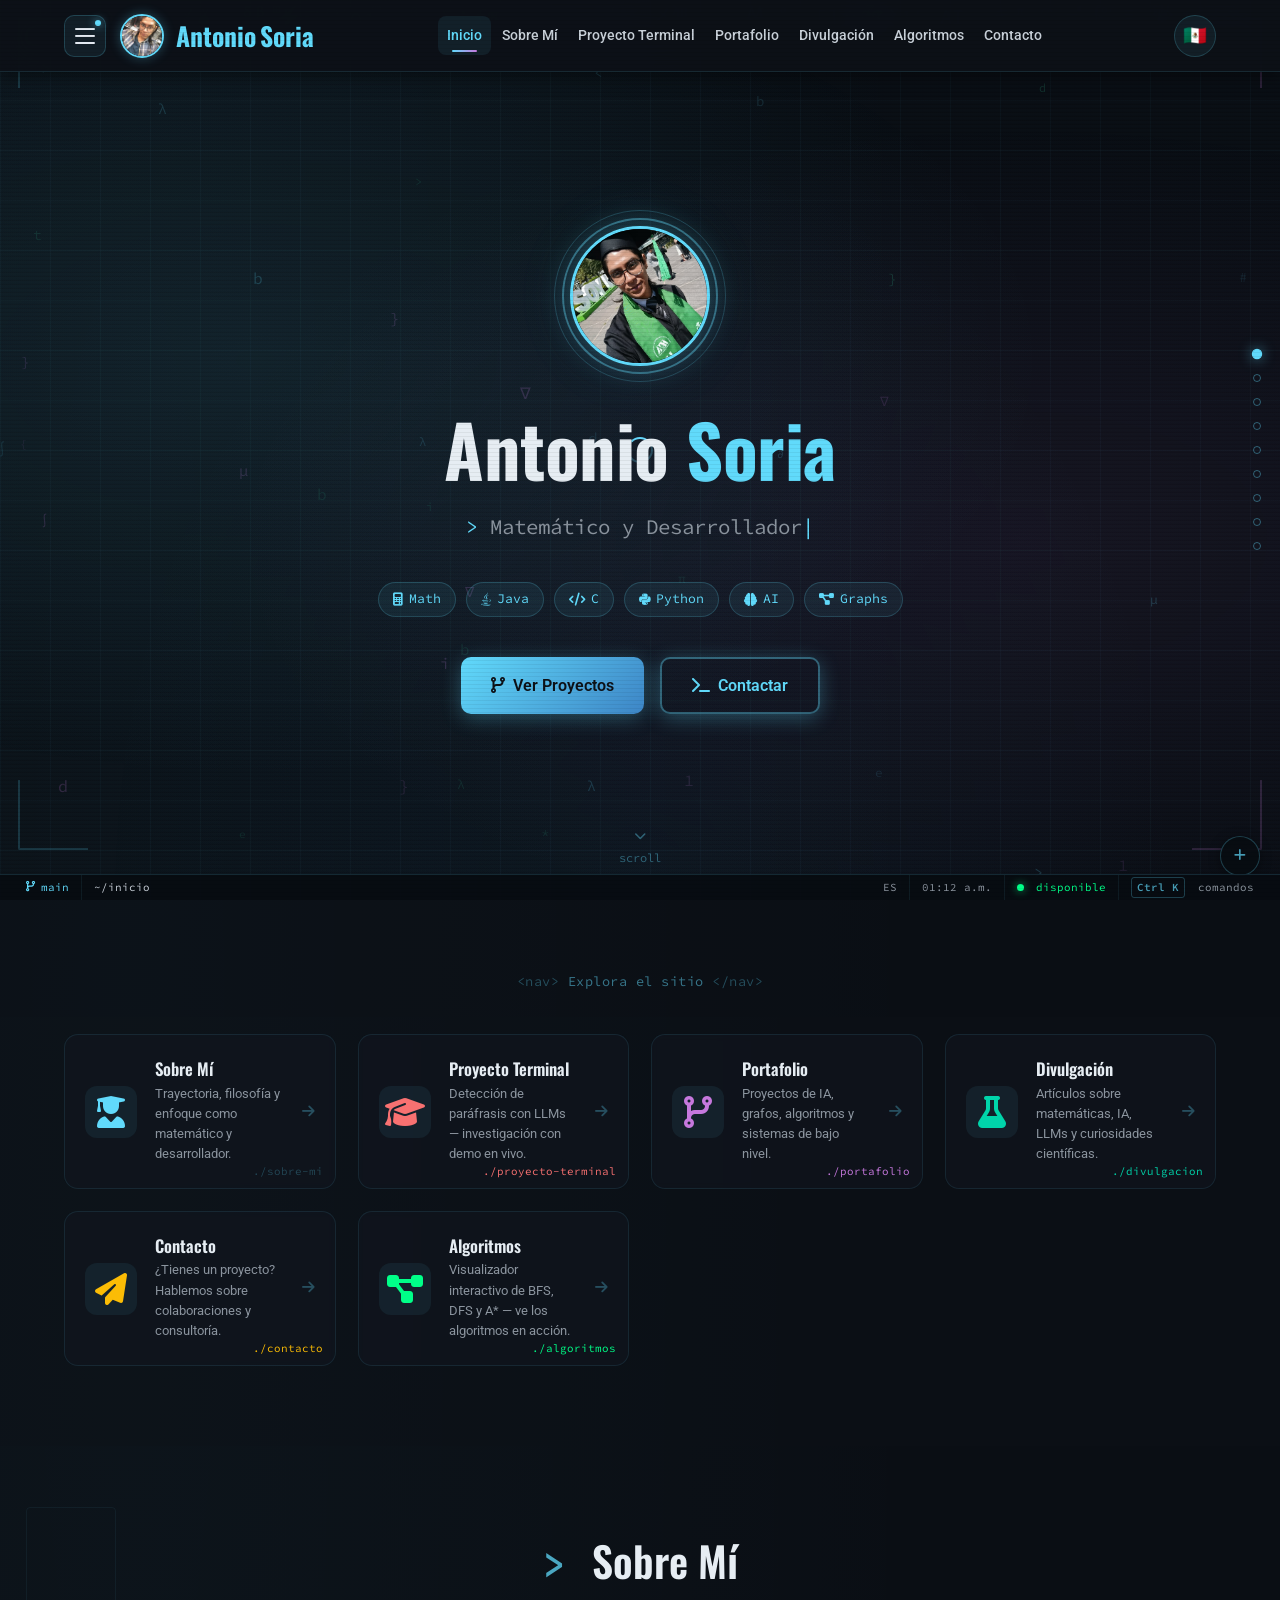
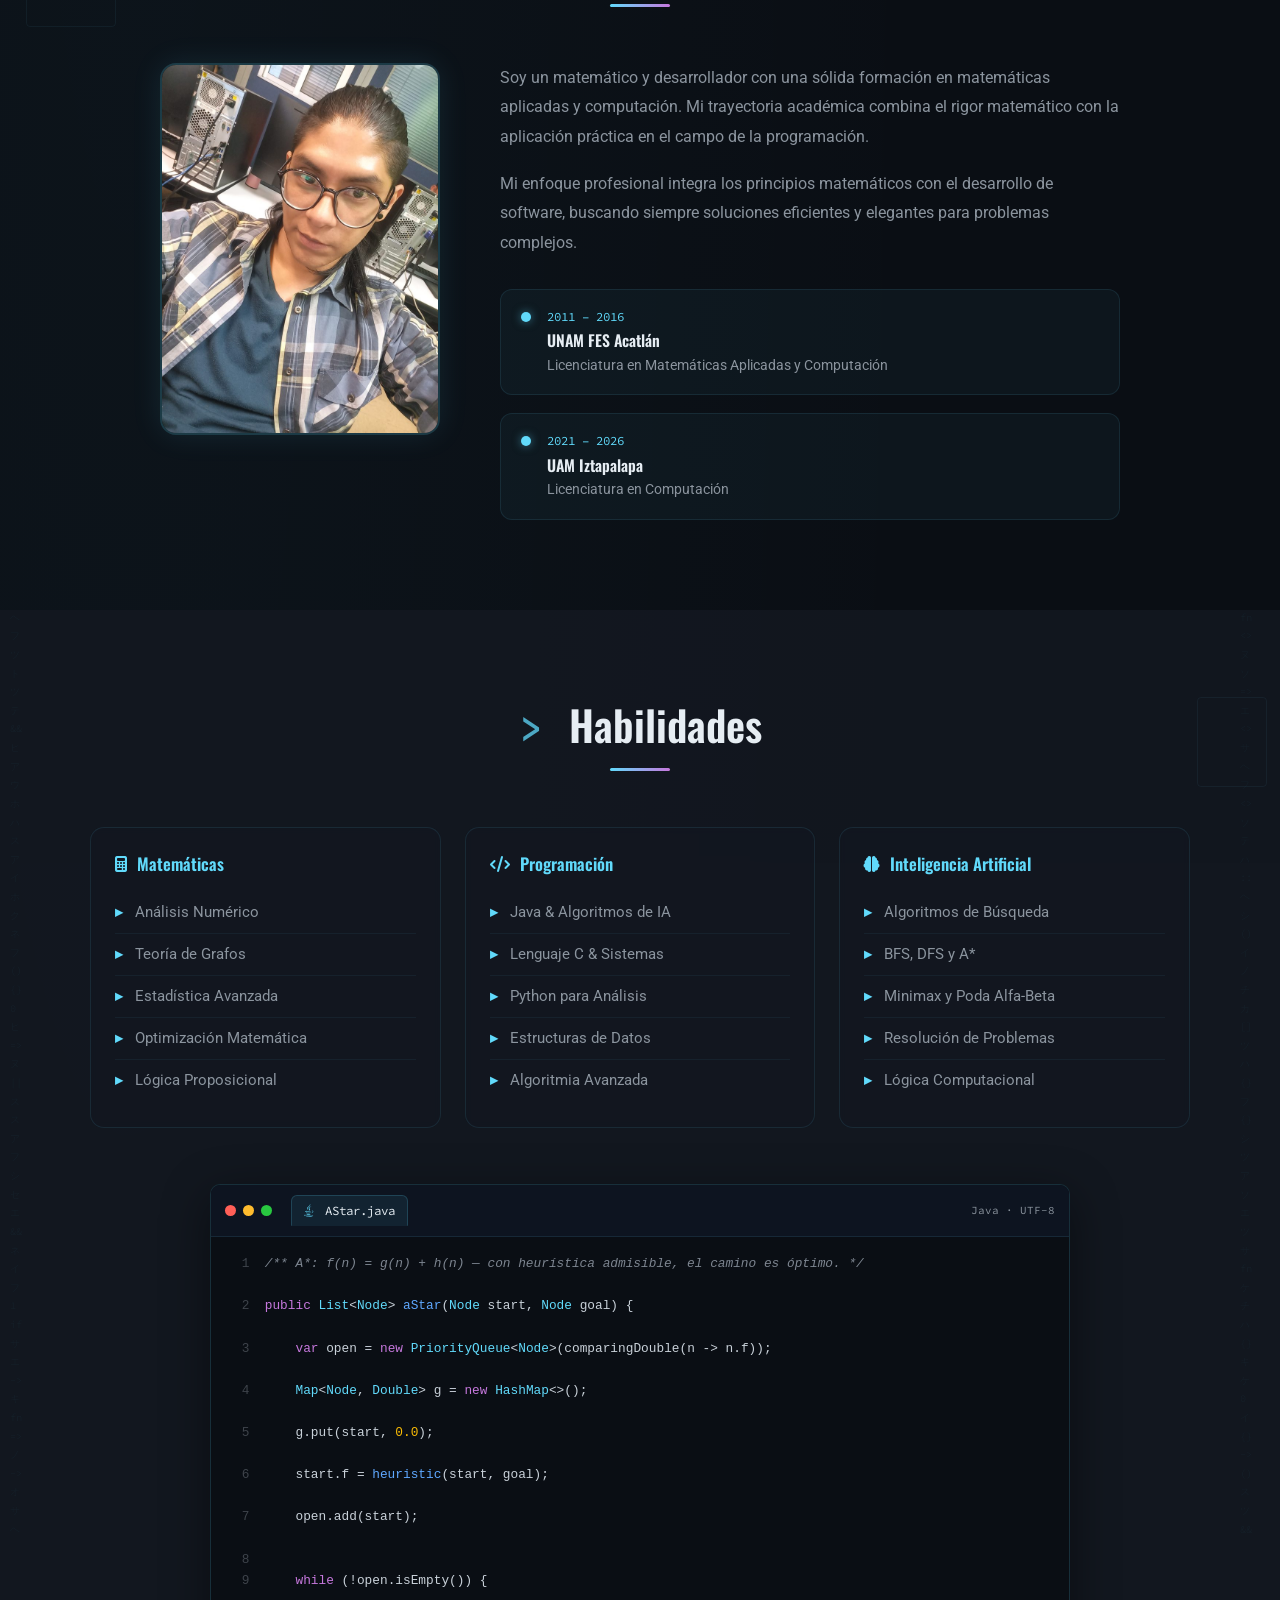
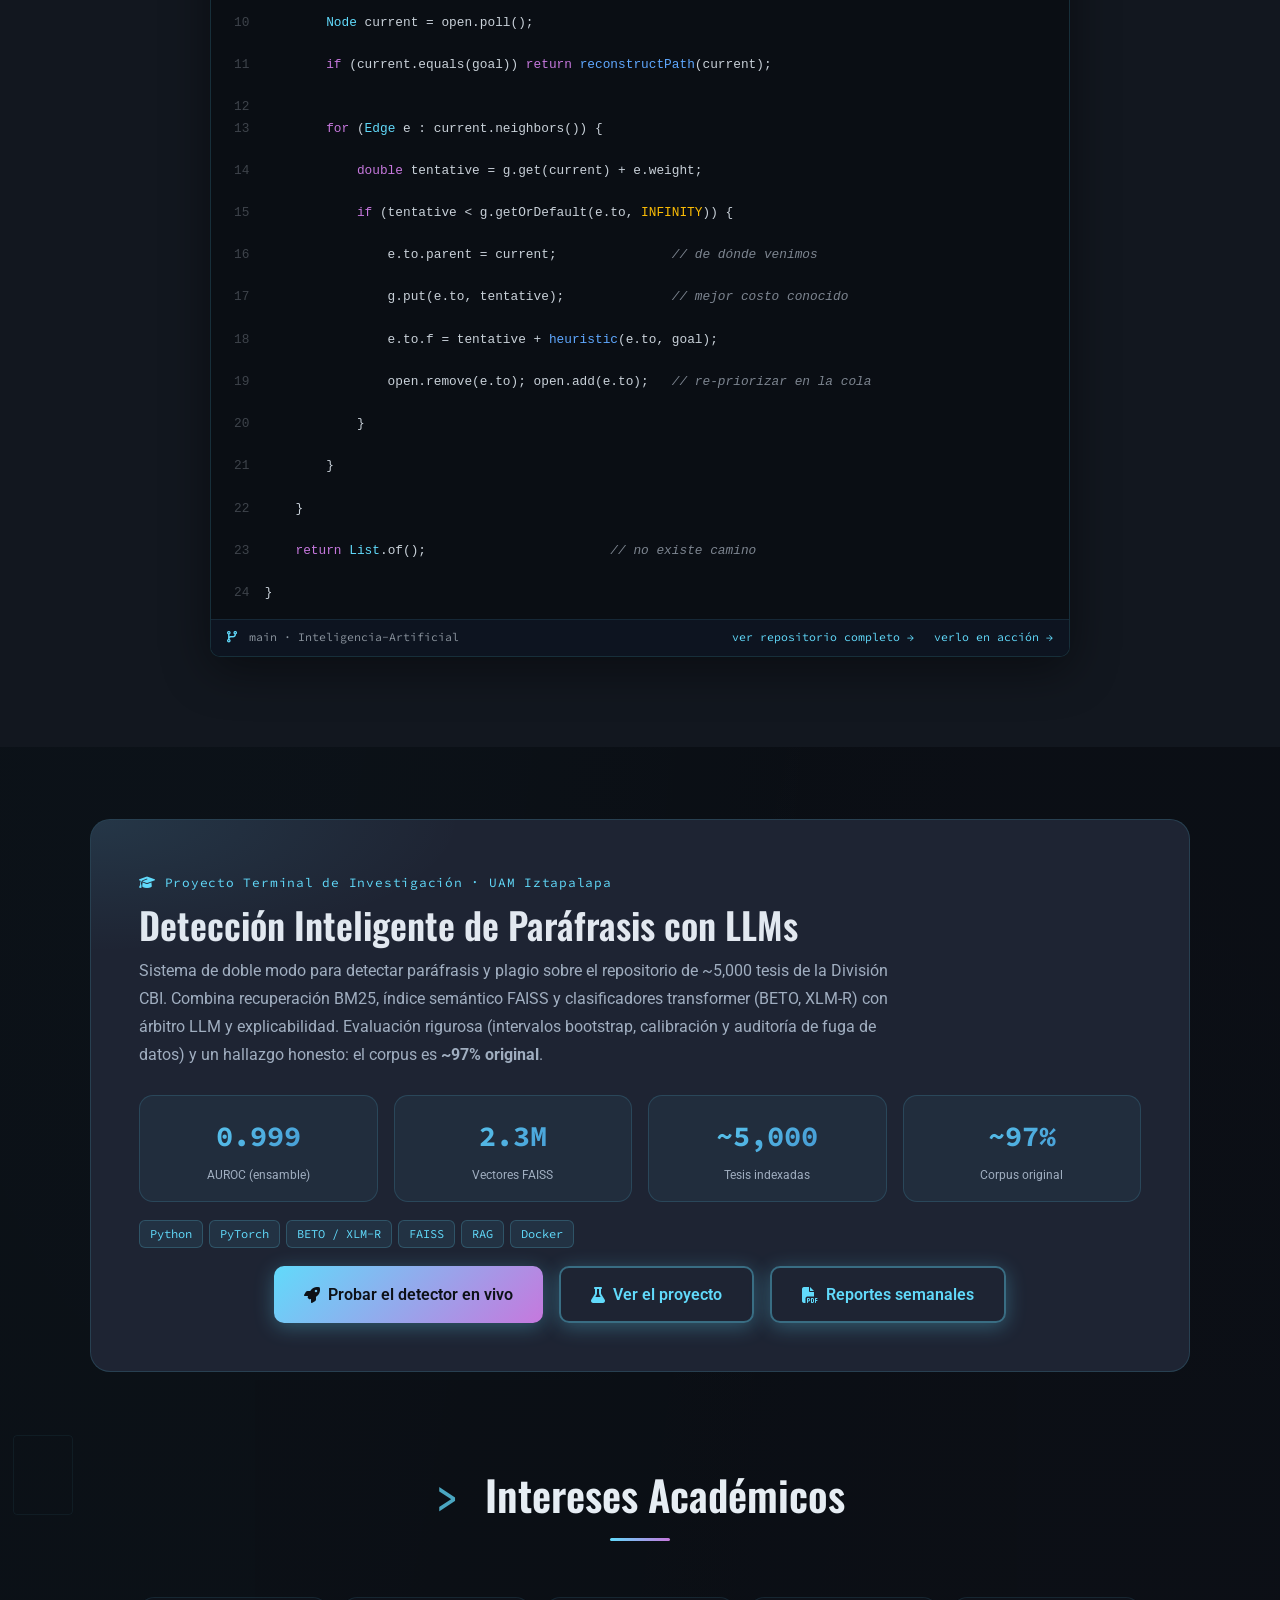
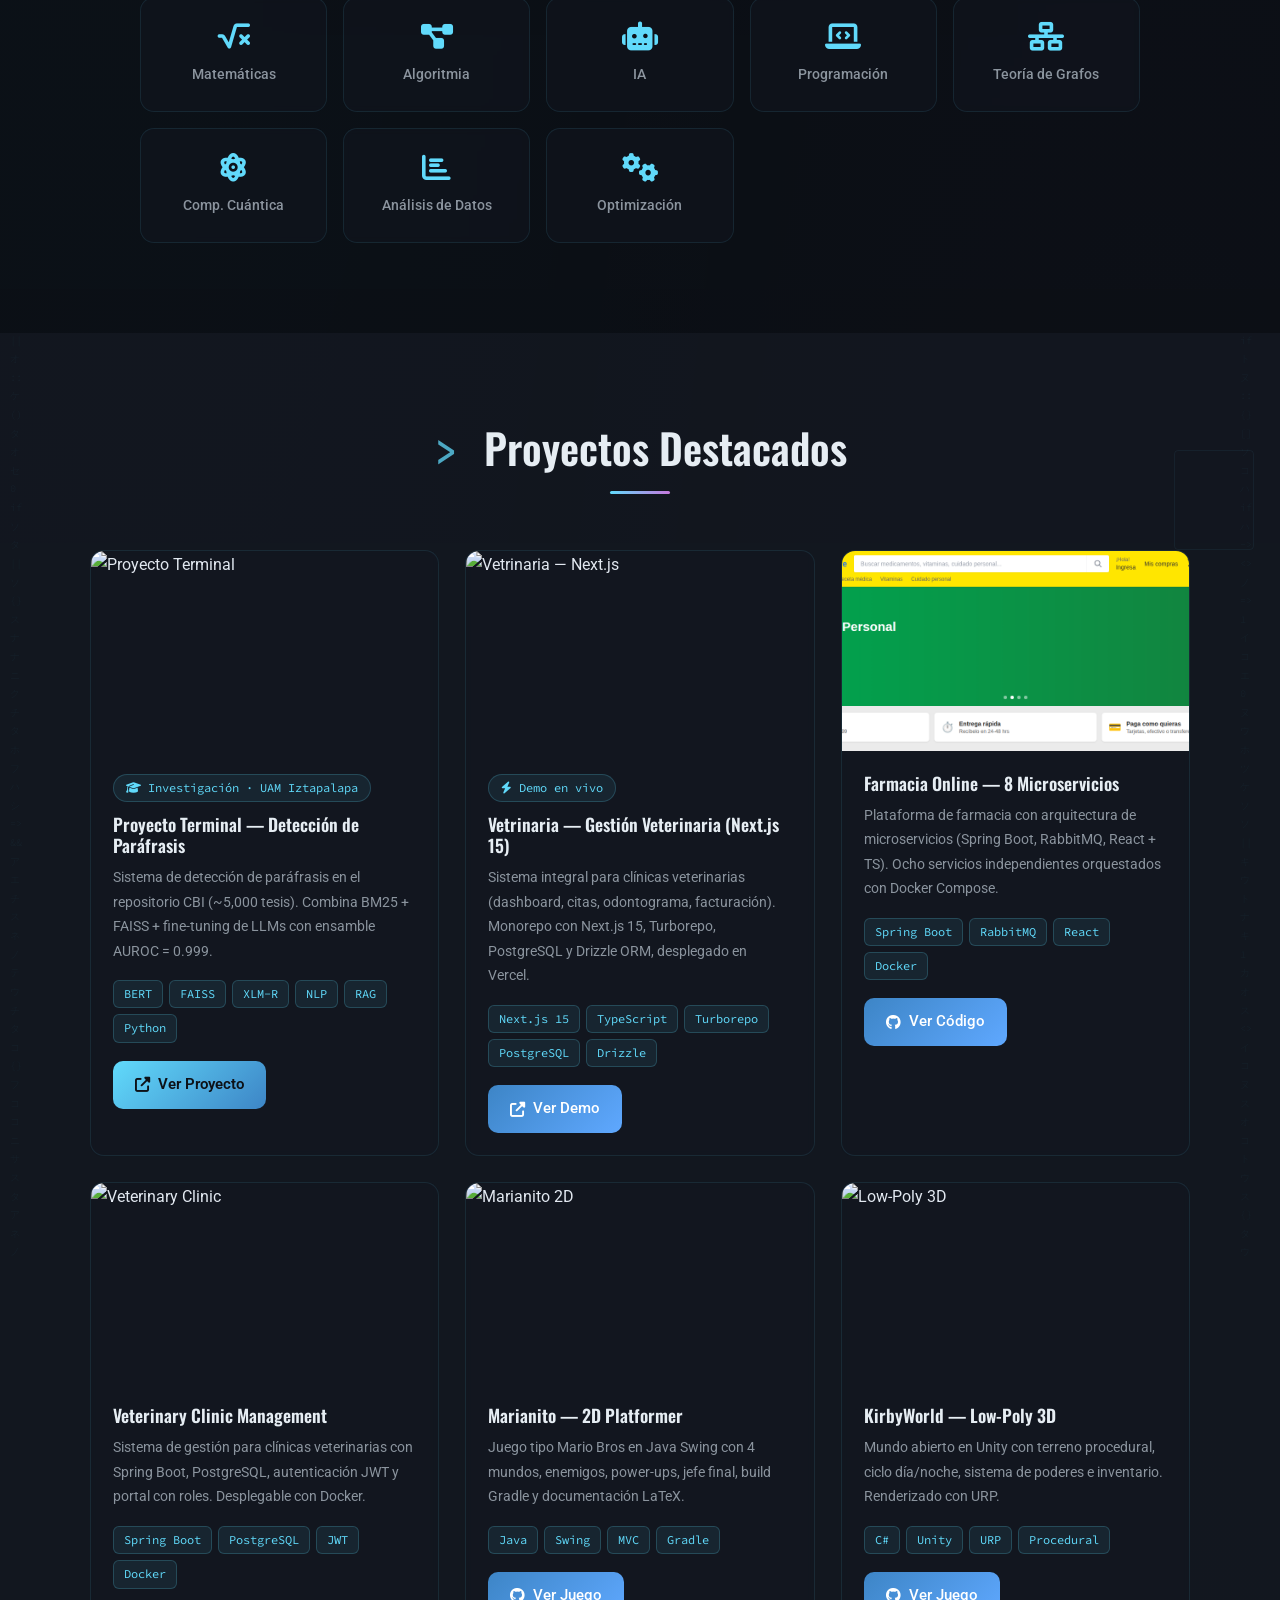
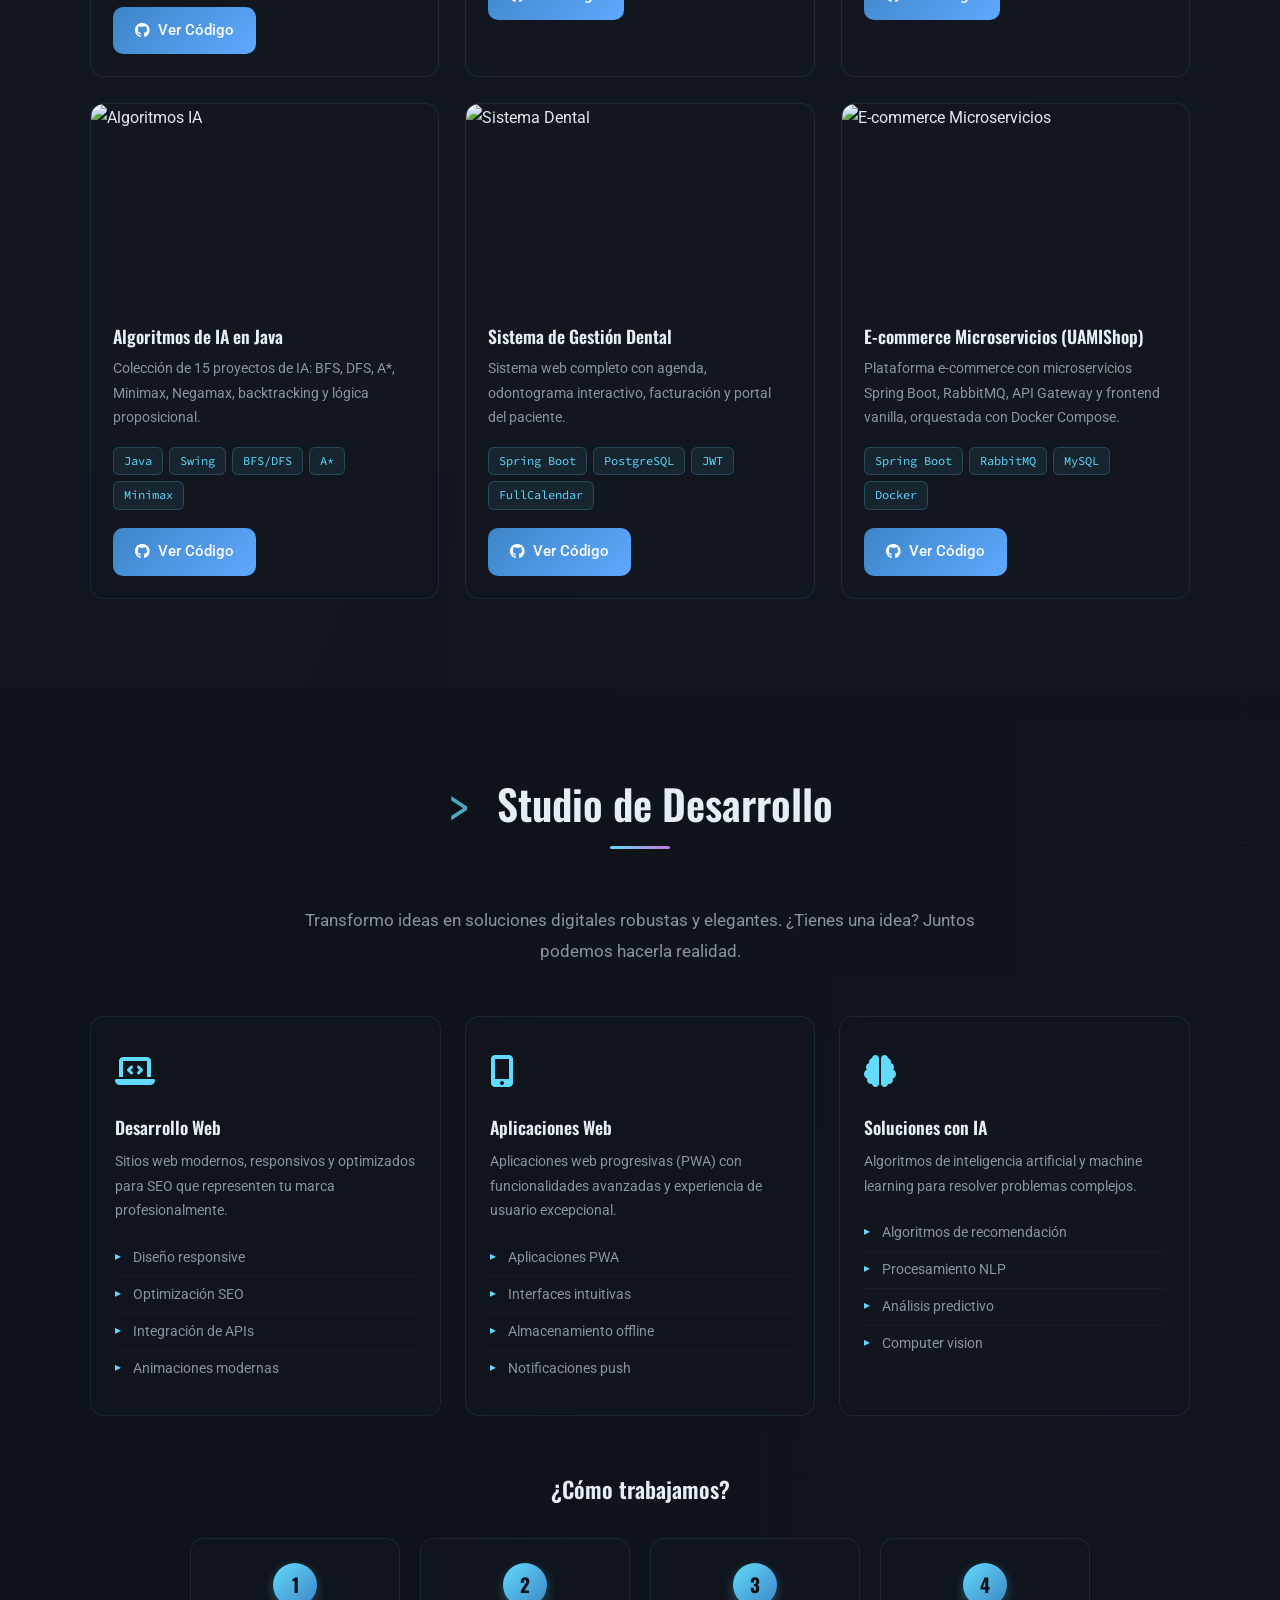
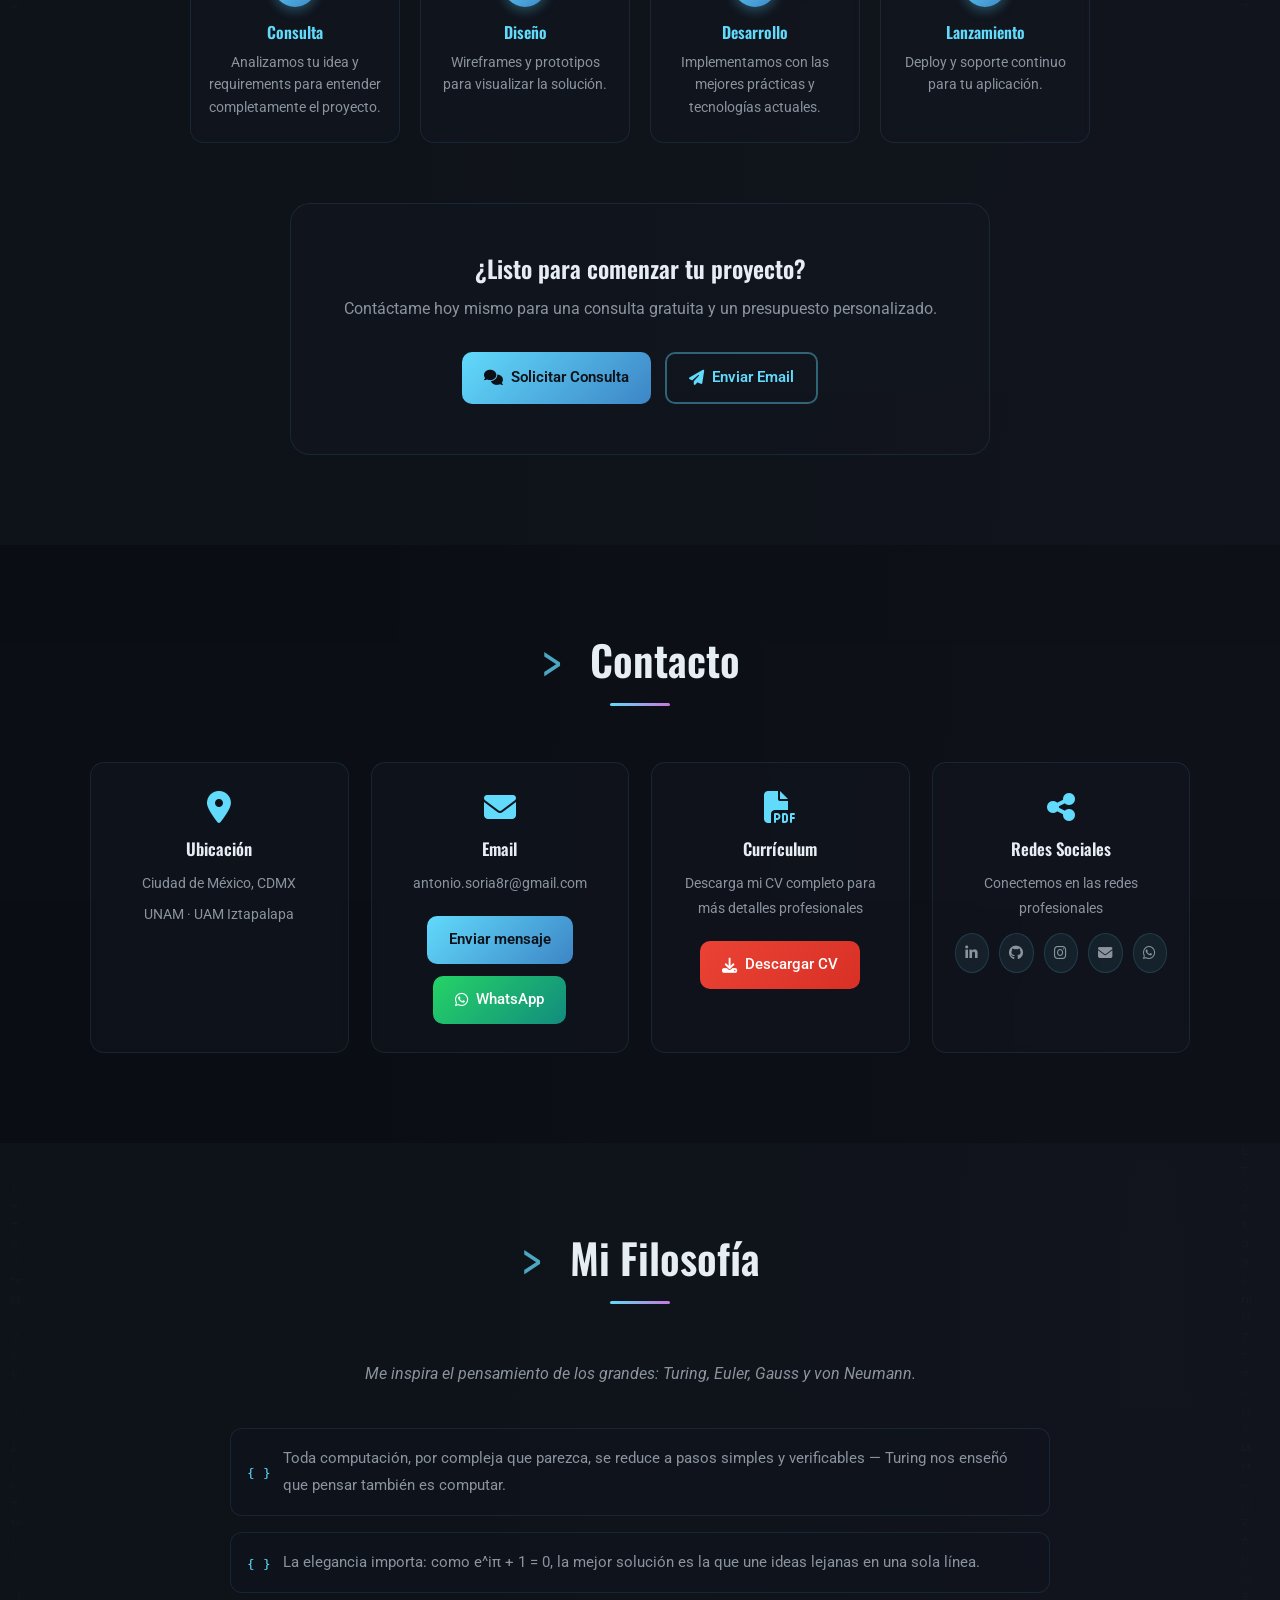
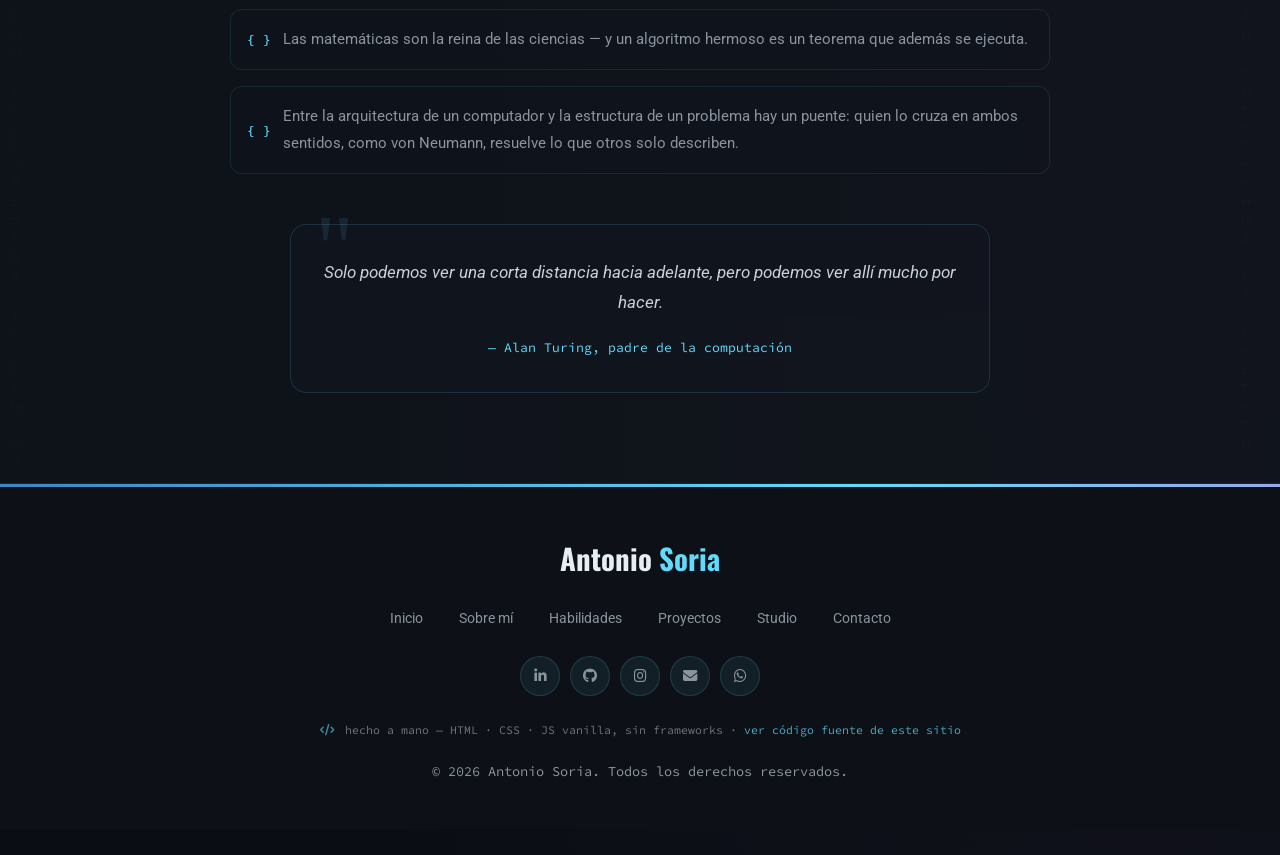
==== commit b101b8be: "feat: fila de navegación deslizable en el header móvil - en <=860px la barra ya no se oculta: se vue" ====
--- a/index.html
+++ b/index.html
@@ -41,7 +41,7 @@
   <link rel="stylesheet" href="https://cdnjs.cloudflare.com/ajax/libs/font-awesome/6.4.0/css/all.min.css" crossorigin="anonymous" referrerpolicy="no-referrer">
 
   <!-- Shared CSS (covers base vars, nav, footer, cards, animations) -->
-  <link rel="stylesheet" href="assets/css/shared.css?v=2">
+  <link rel="stylesheet" href="assets/css/shared.css?v=3">
 
   <!-- Import map para Three.js (lo usa js/hero3d.js, módulo del hero 3D) -->
   <script type="importmap">
@@ -973,14 +973,14 @@
         min-height: 100vh;
         min-height: 100svh;
         align-items: flex-start;
-        padding-top: 92px;
+        padding-top: calc(var(--header-h) + 26px);
         padding-bottom: 56px;
       }
     }
 
     /* ── Rediseño móvil del hero: menos ornamento, más jerarquía ── */
     @media (max-width: 640px) {
-      .hero { padding: 92px 20px 56px; }
+      .hero { padding: calc(var(--header-h) + 26px) 20px 56px; }
 
       .profile-ring { margin-bottom: 24px; }
       .profile-ring img { width: 104px; height: 104px; }
--- a/assets/css/shared.css
+++ b/assets/css/shared.css
@@ -1674,3 +1674,46 @@
   .genart-frame, .canvas-wrap { margin-left: -16px; margin-right: -16px; }
   .section-title { font-size: 1.55rem; }
 }
+
+/* ════════════════════════════════════════════════════════════
+   FILA DE NAVEGACIÓN DESLIZABLE (móvil, ≤860px)
+   En vez de ocultar la barra, se convierte en una segunda fila
+   del header: píldoras con scroll horizontal y snap táctil.
+   El hamburguesa (mega-nav) sigue disponible como menú completo.
+   ════════════════════════════════════════════════════════════ */
+@media (max-width: 860px) {
+  :root { --header-h: 104px; }
+
+  .site-header { height: auto; }
+
+  .nav-container {
+    flex-wrap: wrap;
+    height: auto;
+    padding: 10px 14px 0;
+    row-gap: 0;
+  }
+
+  .nav-menu {
+    display: flex;              /* anula el colapso a hamburguesa */
+    order: 3;
+    width: 100%;
+    flex-wrap: nowrap;
+    overflow-x: auto;
+    gap: 6px;
+    padding: 8px 0 10px;
+    margin: 0;
+    scroll-snap-type: x proximity;
+    -webkit-overflow-scrolling: touch;
+    scrollbar-width: none;
+  }
+  .nav-menu::-webkit-scrollbar { display: none; }
+  .nav-menu li { flex: 0 0 auto; scroll-snap-align: start; }
+  .nav-menu a {
+    white-space: nowrap;
+    padding: 6px 13px;
+    font-size: 0.8rem;
+    border: 1px solid rgba(97,218,251,0.16);
+    border-radius: 999px;
+    background: rgba(97,218,251,0.04);
+  }
+}
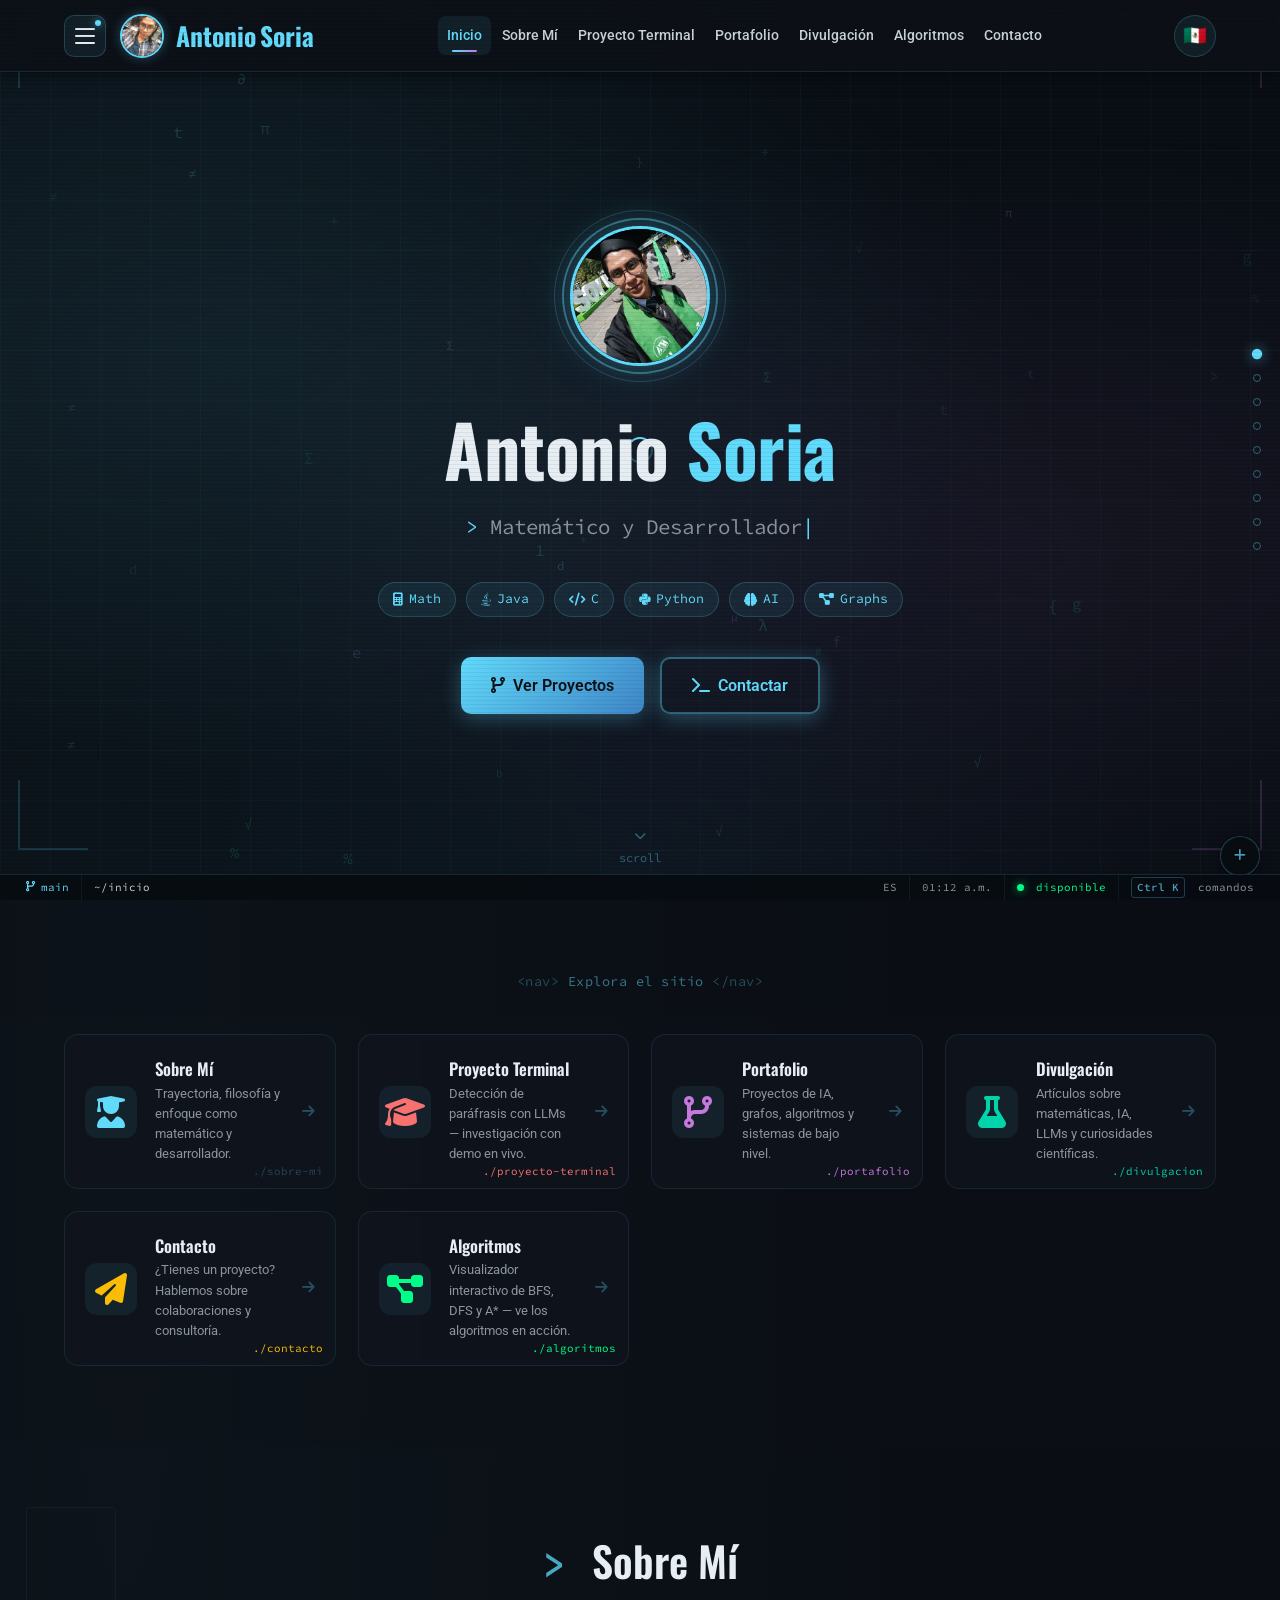
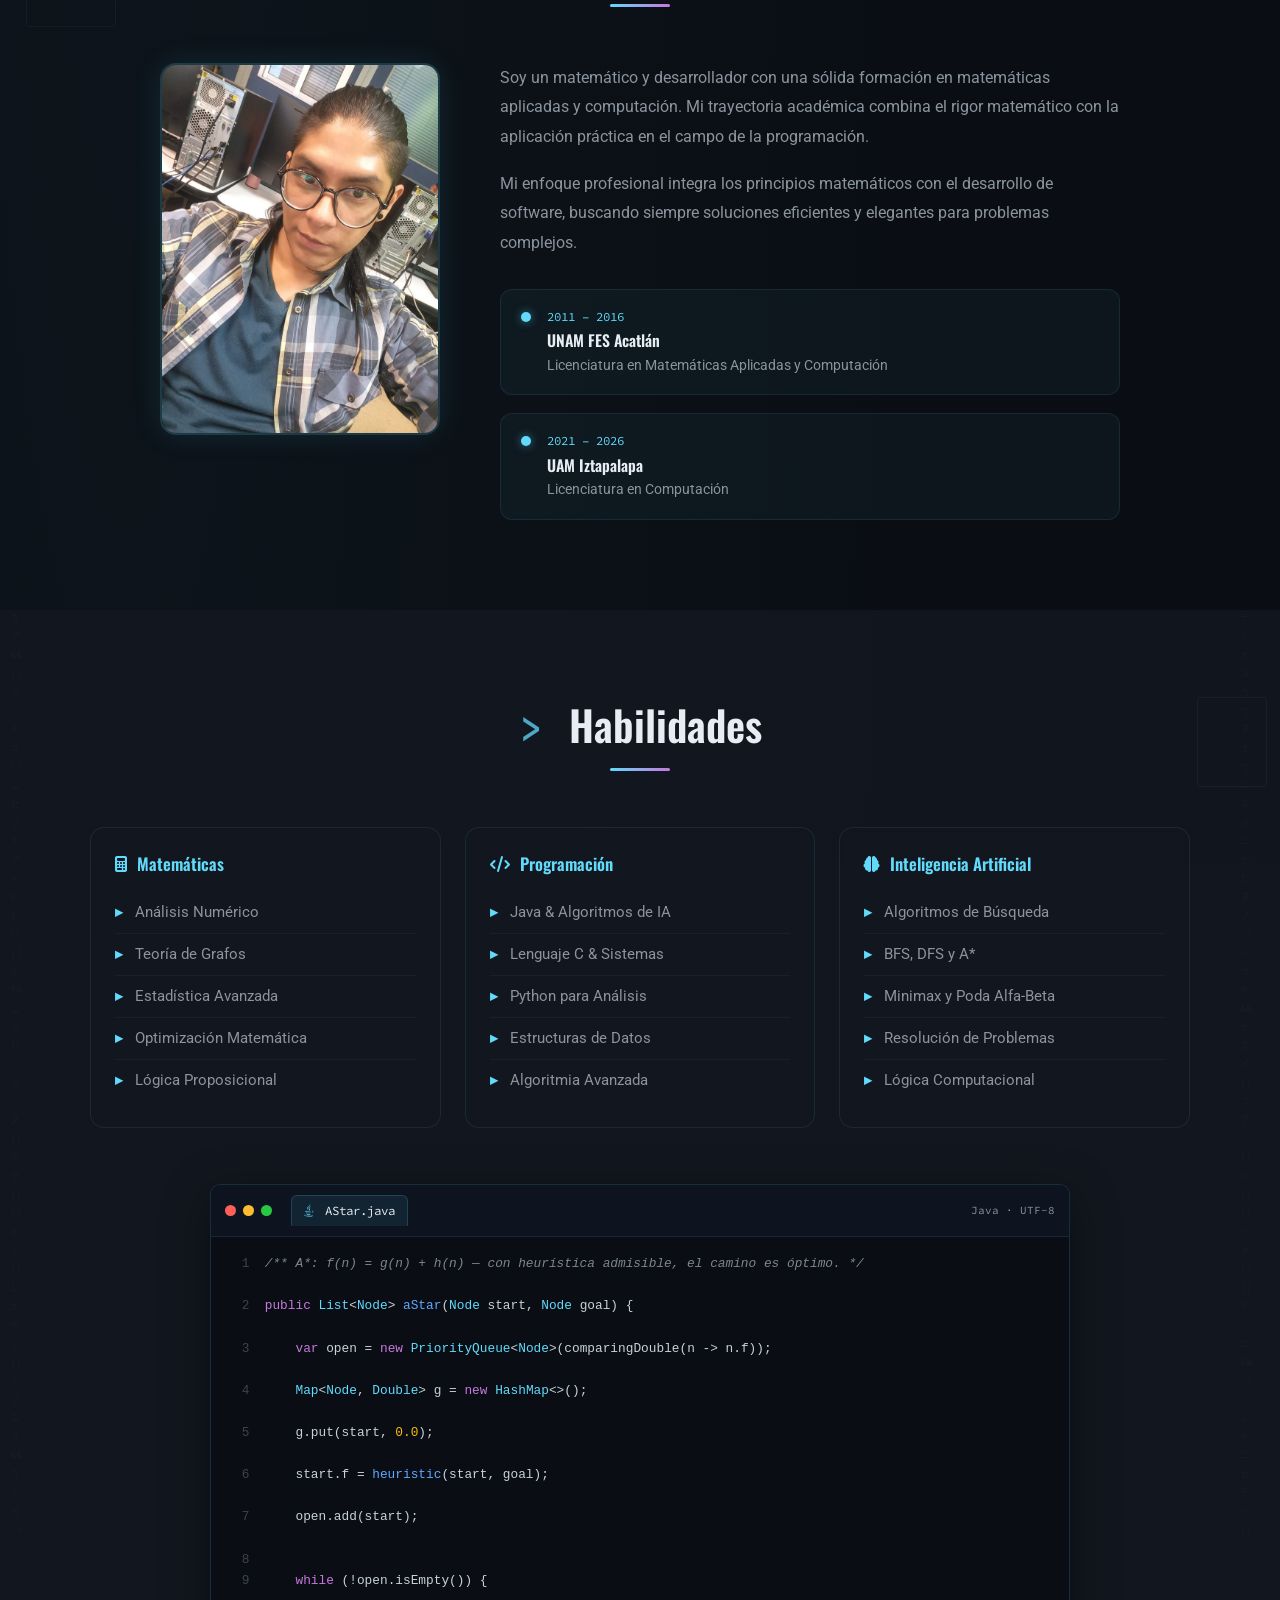
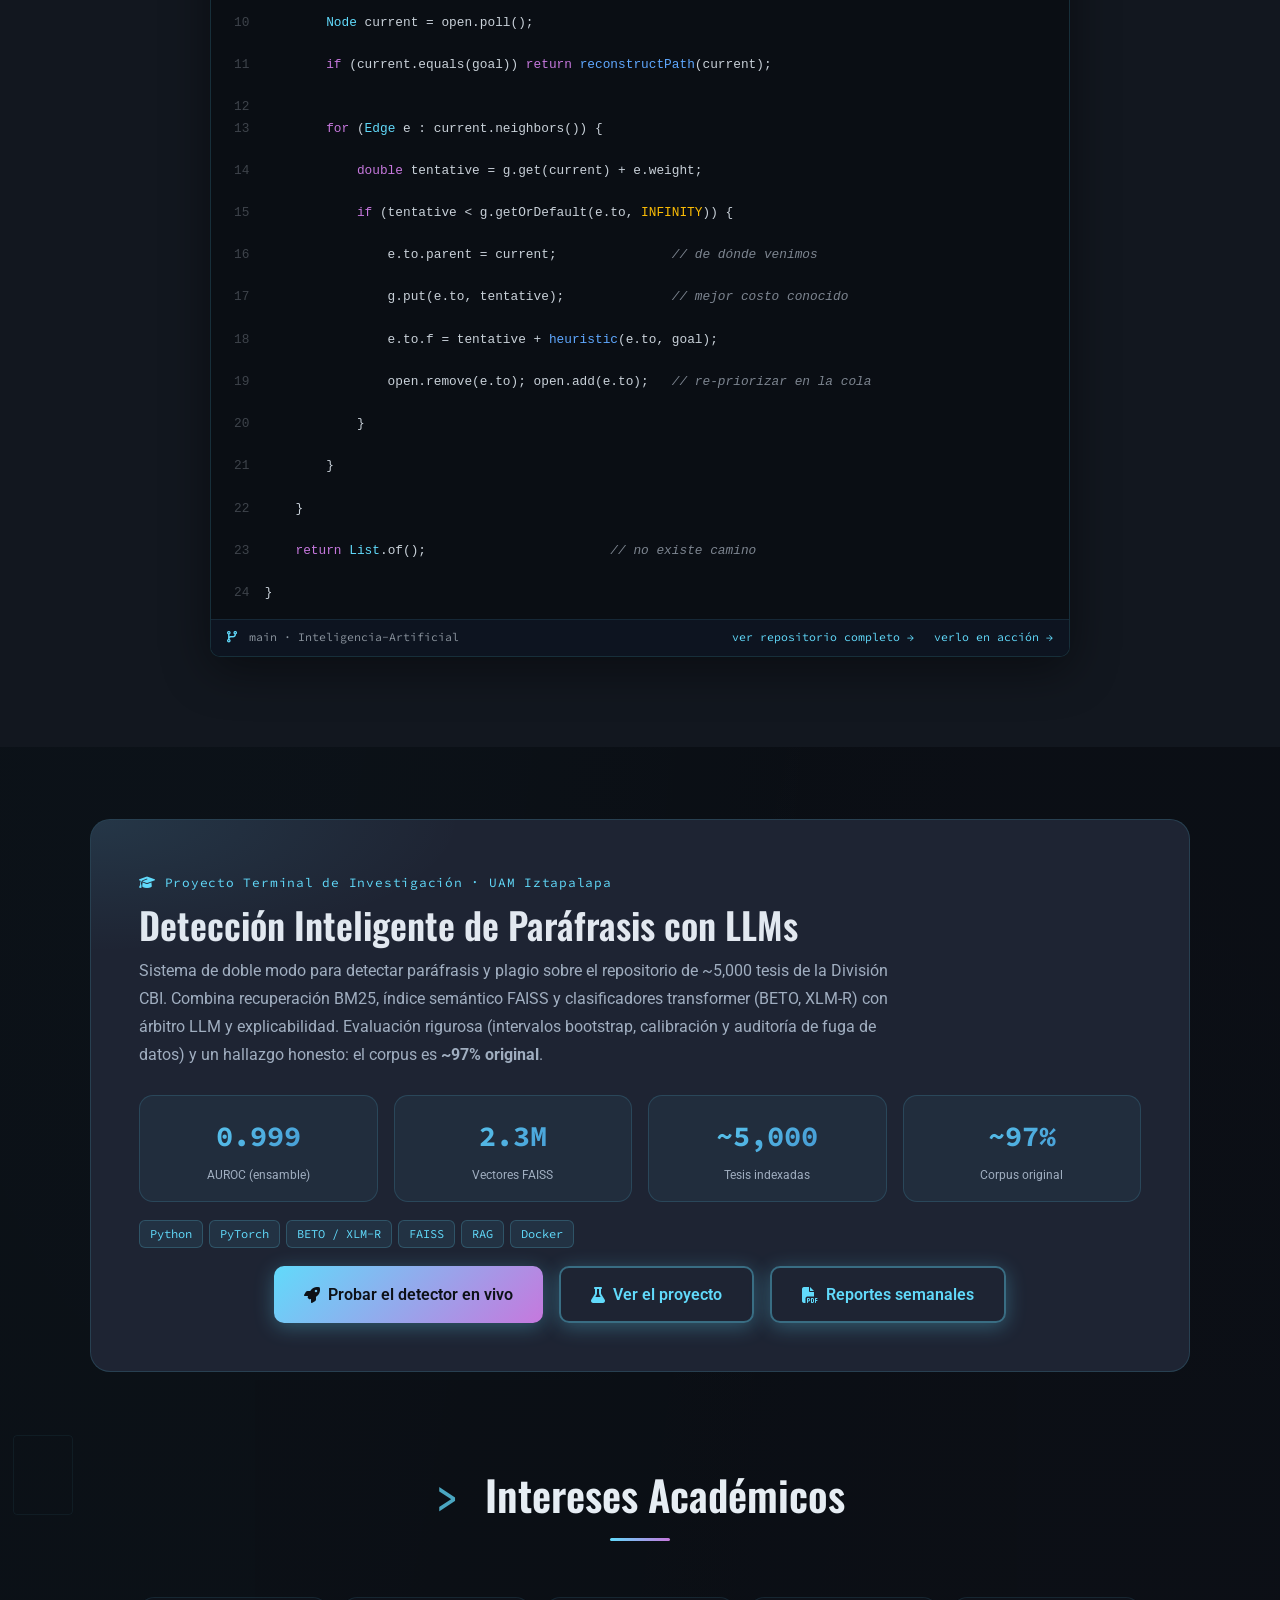
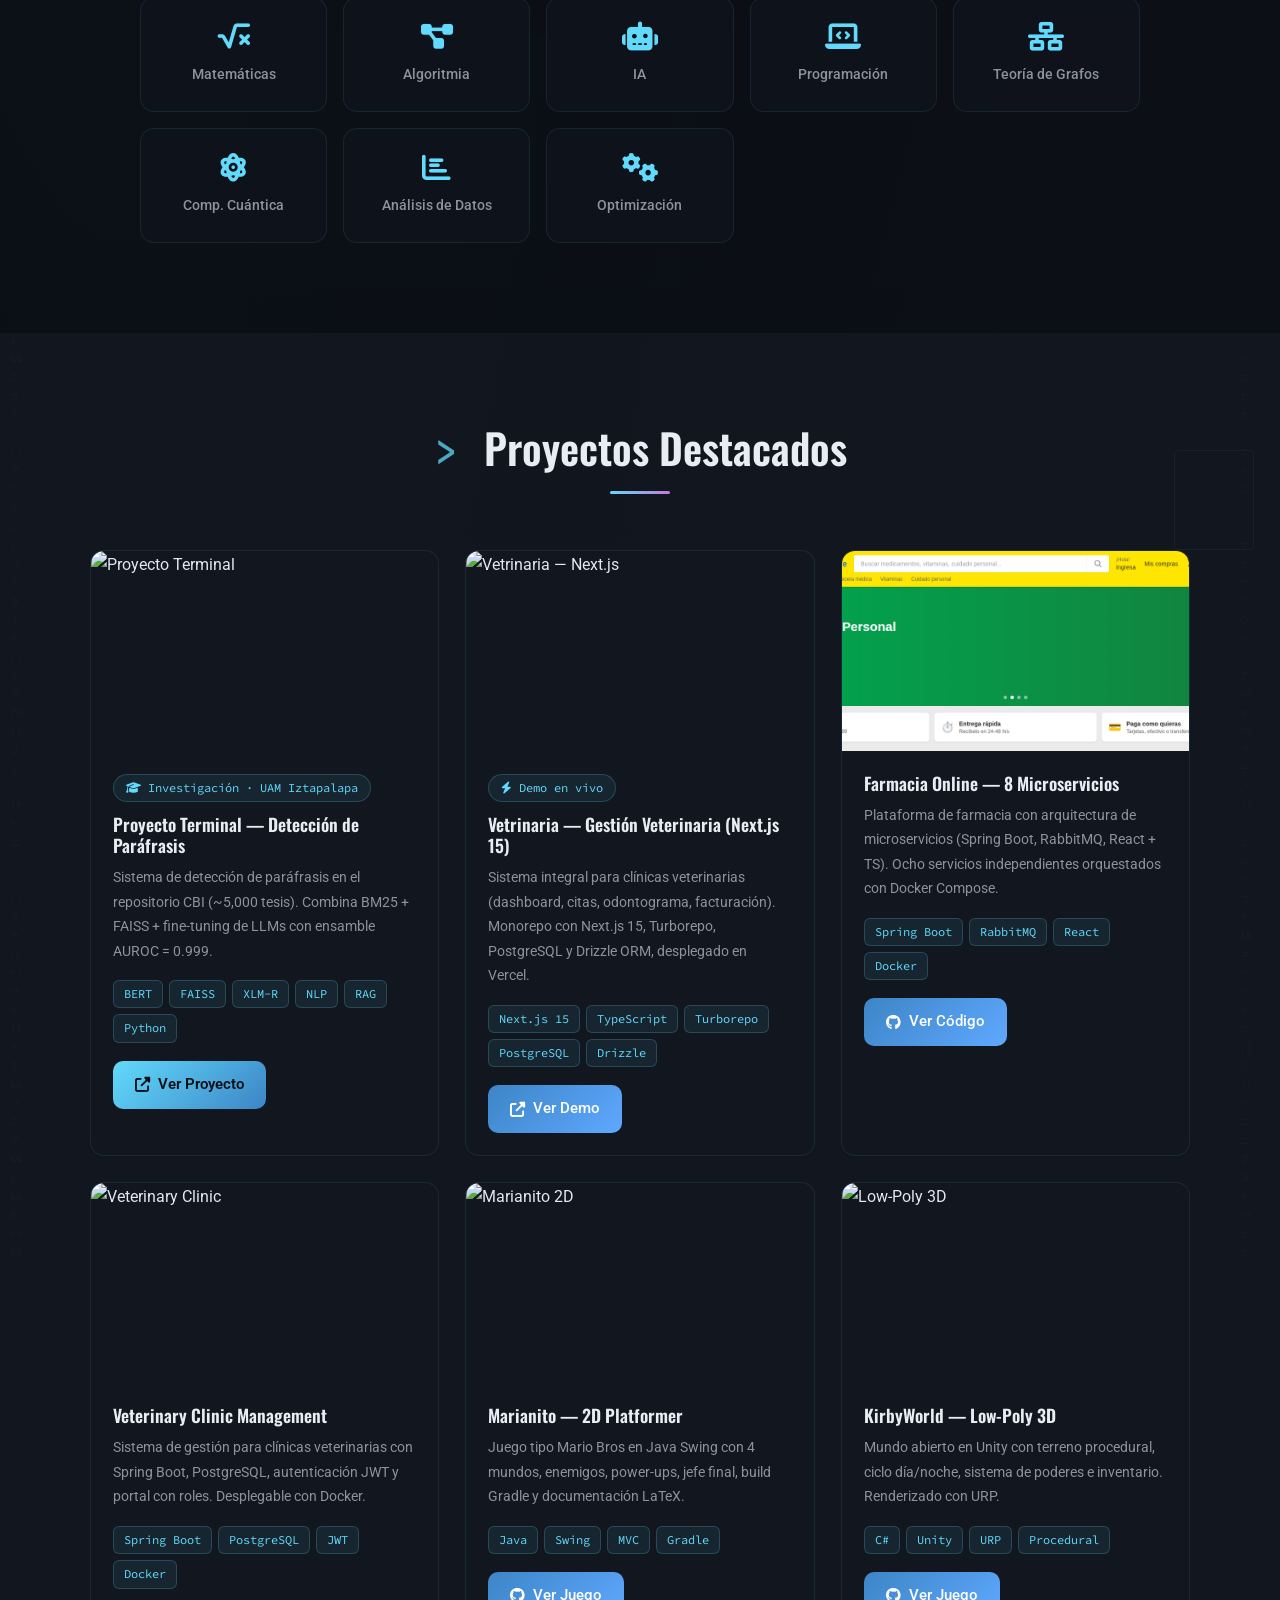
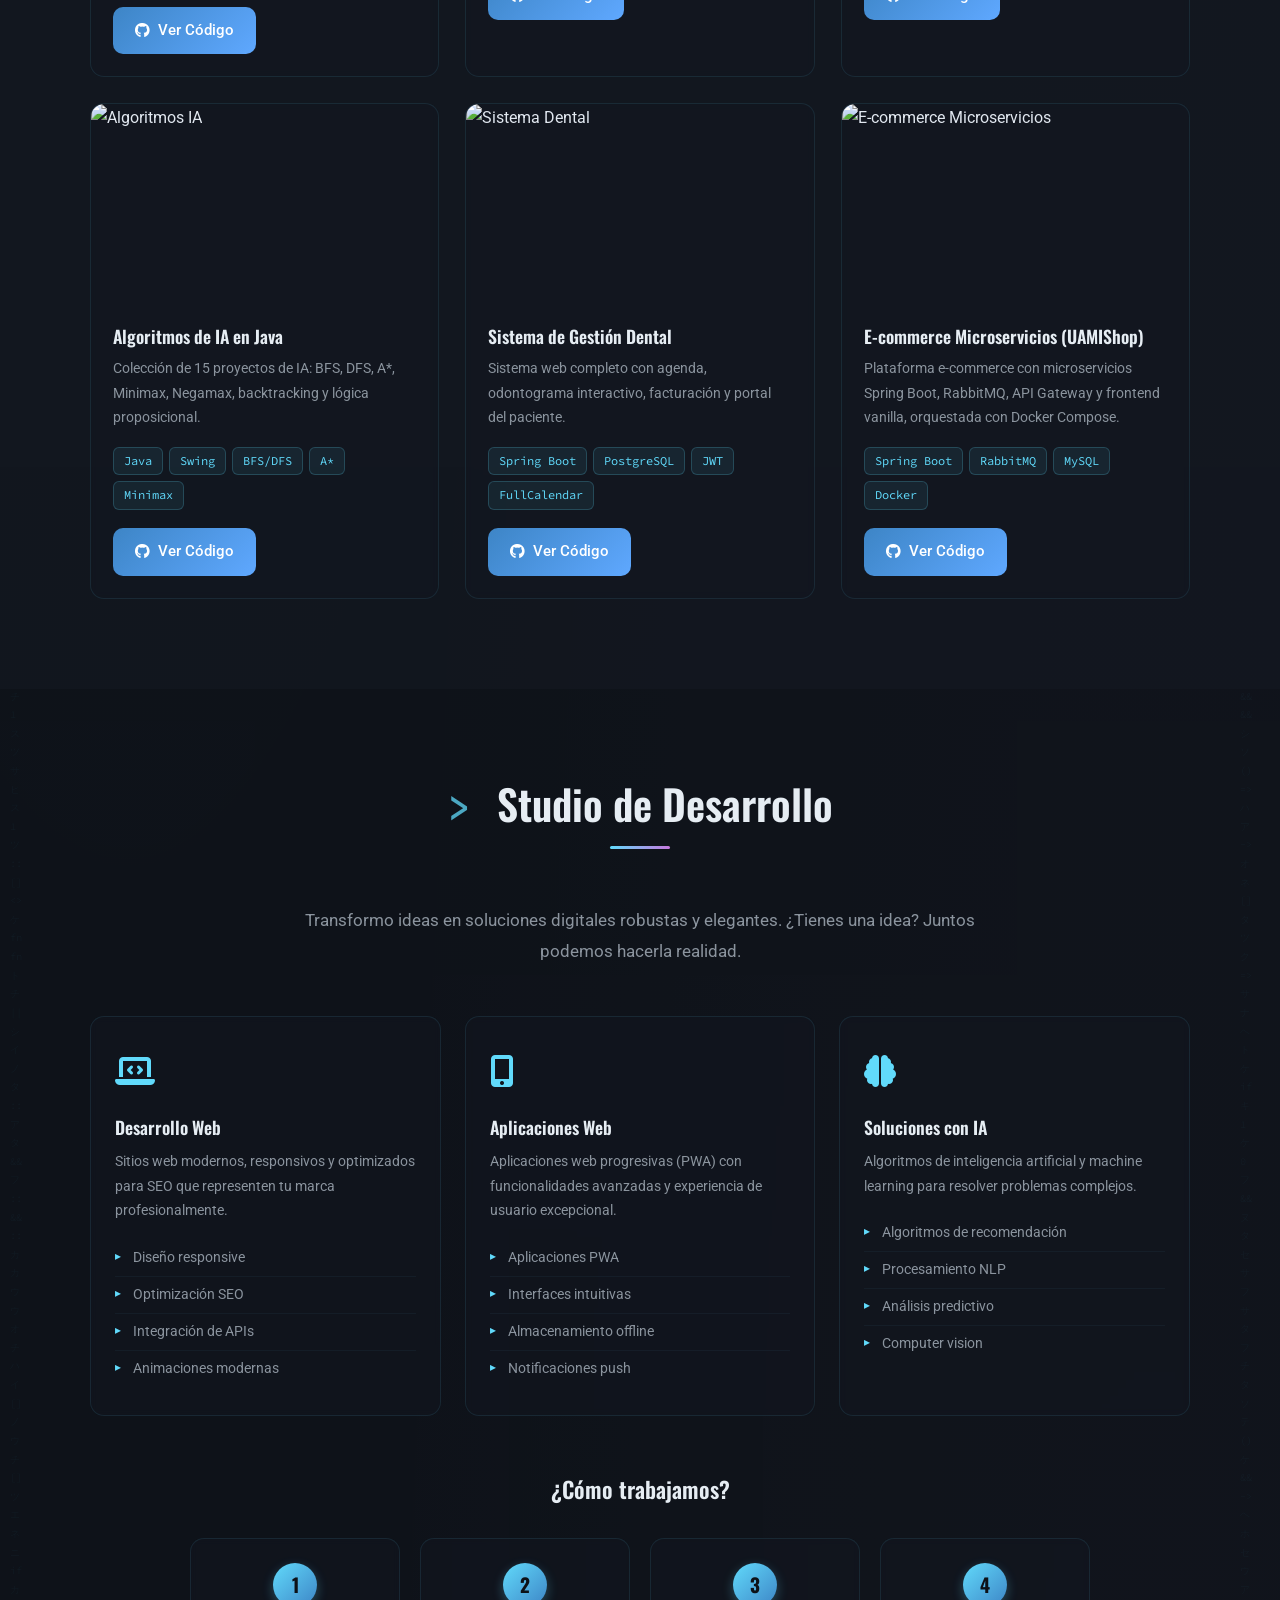
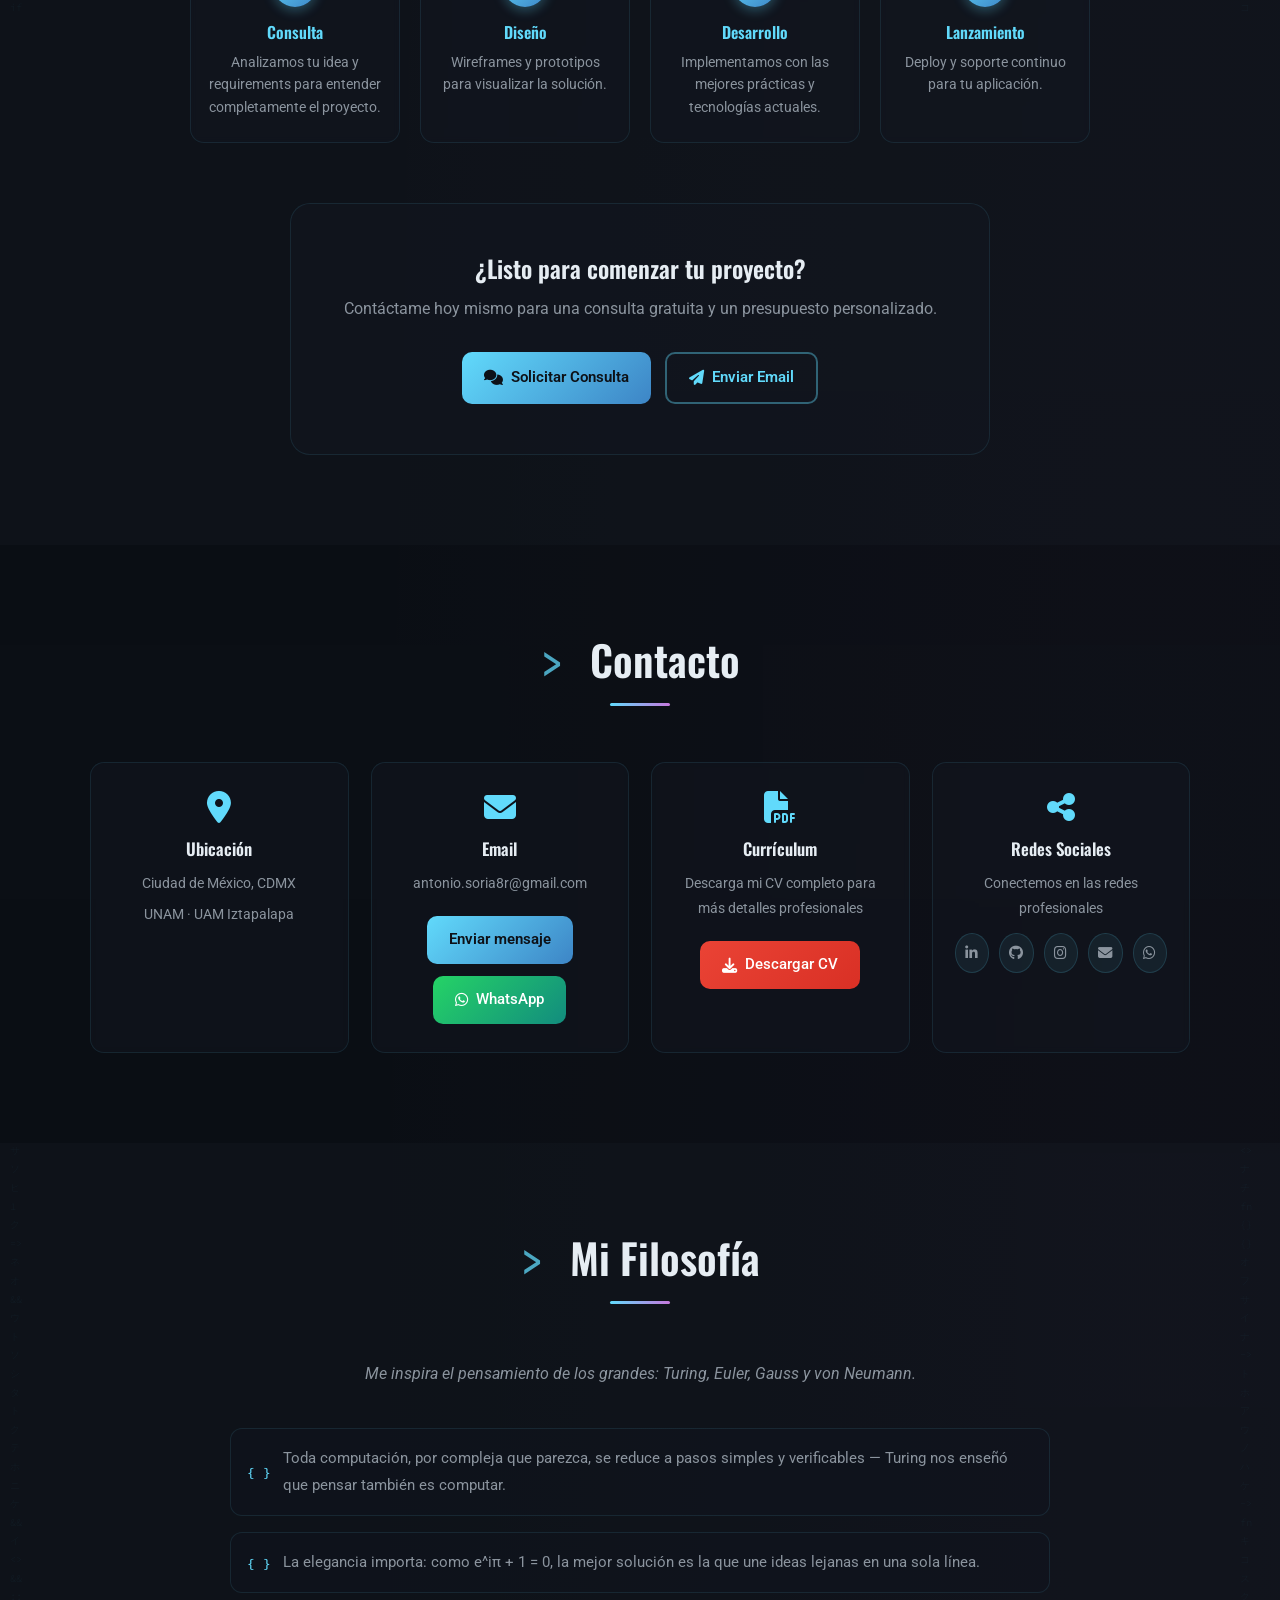
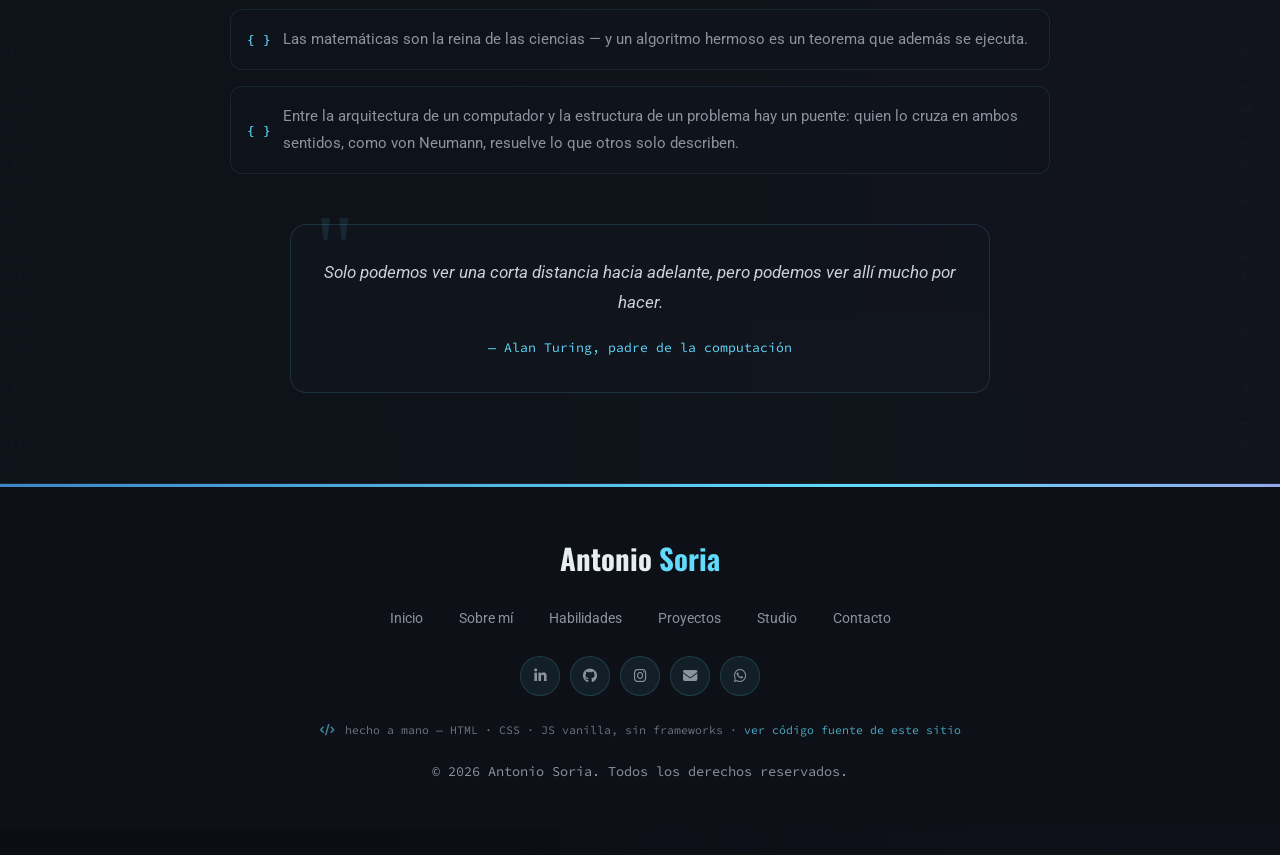
==== commit ed951cce: "revert: quitar la fila de navegación deslizable del header móvil" ====
--- a/index.html
+++ b/index.html
@@ -41,7 +41,7 @@
   <link rel="stylesheet" href="https://cdnjs.cloudflare.com/ajax/libs/font-awesome/6.4.0/css/all.min.css" crossorigin="anonymous" referrerpolicy="no-referrer">
 
   <!-- Shared CSS (covers base vars, nav, footer, cards, animations) -->
-  <link rel="stylesheet" href="assets/css/shared.css?v=3">
+  <link rel="stylesheet" href="assets/css/shared.css?v=4">
 
   <!-- Import map para Three.js (lo usa js/hero3d.js, módulo del hero 3D) -->
   <script type="importmap">
--- a/assets/css/shared.css
+++ b/assets/css/shared.css
@@ -1675,45 +1675,3 @@
   .section-title { font-size: 1.55rem; }
 }
 
-/* ════════════════════════════════════════════════════════════
-   FILA DE NAVEGACIÓN DESLIZABLE (móvil, ≤860px)
-   En vez de ocultar la barra, se convierte en una segunda fila
-   del header: píldoras con scroll horizontal y snap táctil.
-   El hamburguesa (mega-nav) sigue disponible como menú completo.
-   ════════════════════════════════════════════════════════════ */
-@media (max-width: 860px) {
-  :root { --header-h: 104px; }
-
-  .site-header { height: auto; }
-
-  .nav-container {
-    flex-wrap: wrap;
-    height: auto;
-    padding: 10px 14px 0;
-    row-gap: 0;
-  }
-
-  .nav-menu {
-    display: flex;              /* anula el colapso a hamburguesa */
-    order: 3;
-    width: 100%;
-    flex-wrap: nowrap;
-    overflow-x: auto;
-    gap: 6px;
-    padding: 8px 0 10px;
-    margin: 0;
-    scroll-snap-type: x proximity;
-    -webkit-overflow-scrolling: touch;
-    scrollbar-width: none;
-  }
-  .nav-menu::-webkit-scrollbar { display: none; }
-  .nav-menu li { flex: 0 0 auto; scroll-snap-align: start; }
-  .nav-menu a {
-    white-space: nowrap;
-    padding: 6px 13px;
-    font-size: 0.8rem;
-    border: 1px solid rgba(97,218,251,0.16);
-    border-radius: 999px;
-    background: rgba(97,218,251,0.04);
-  }
-}
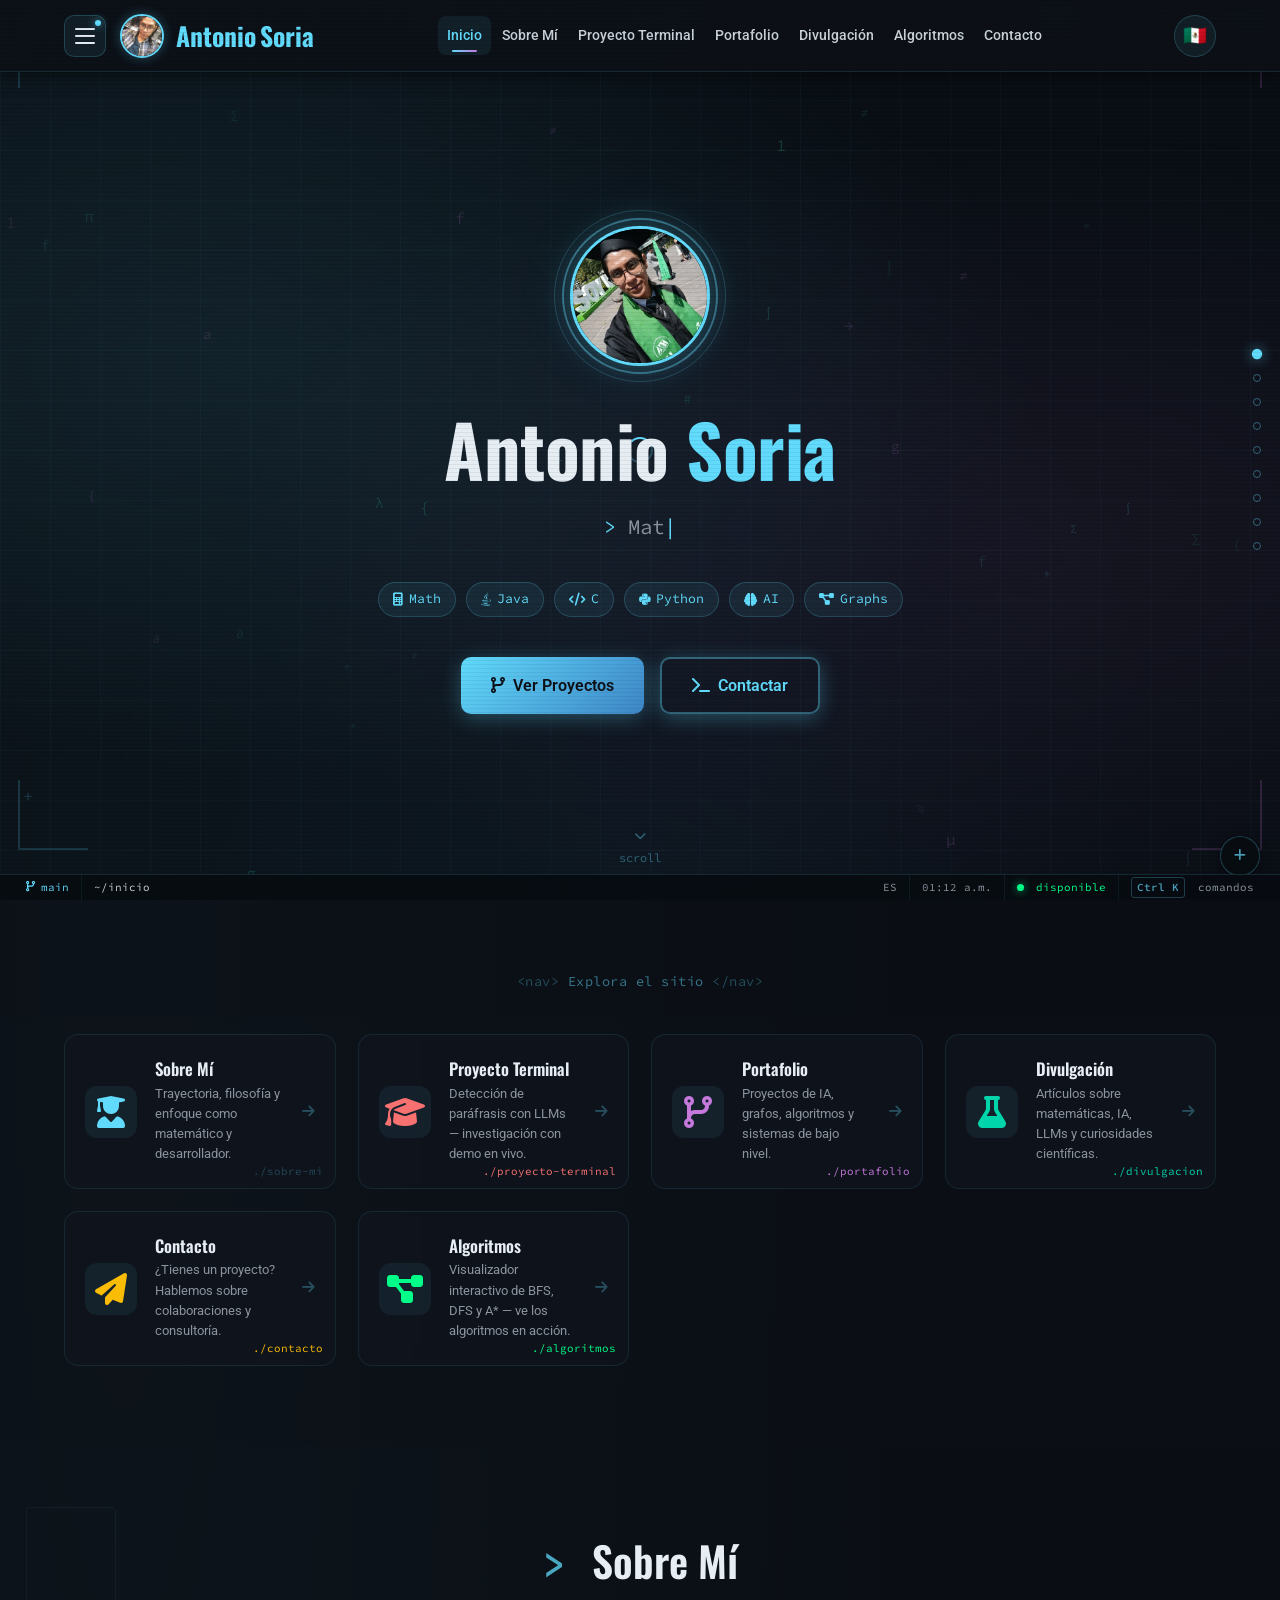
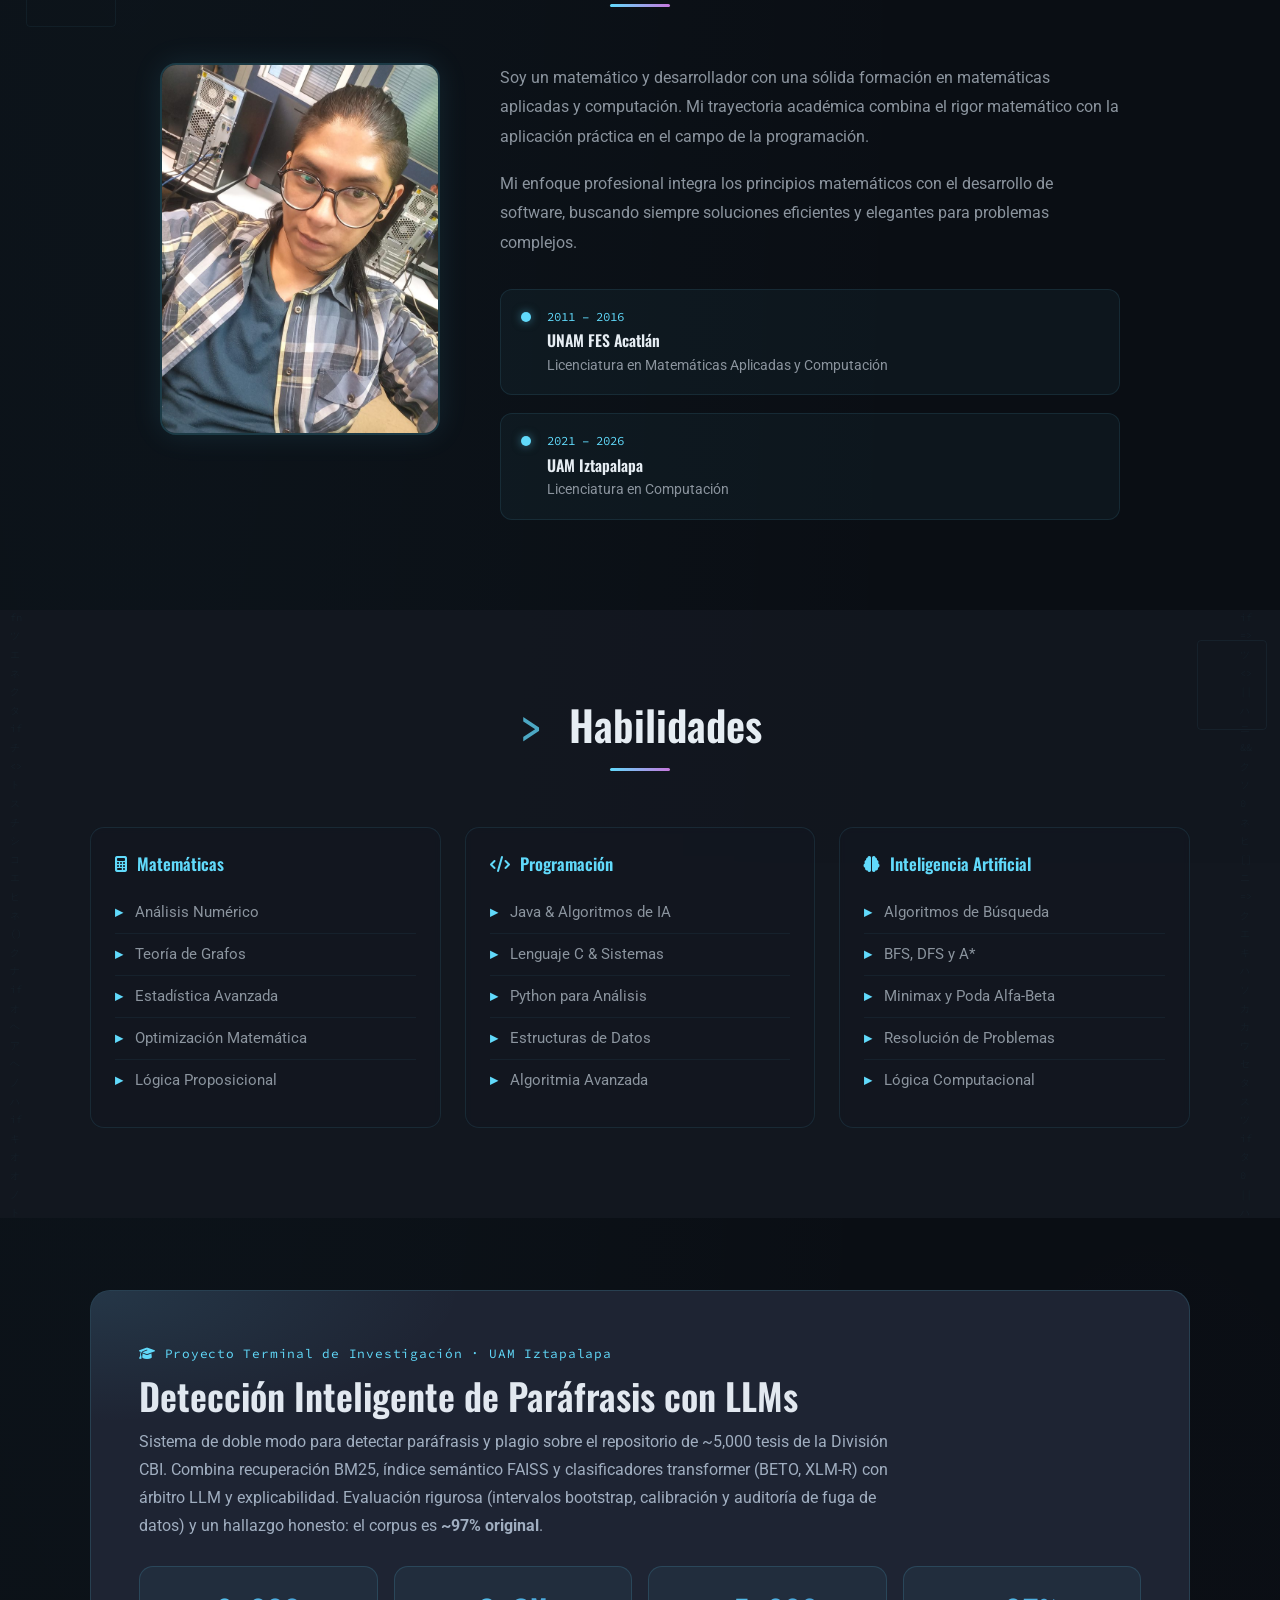
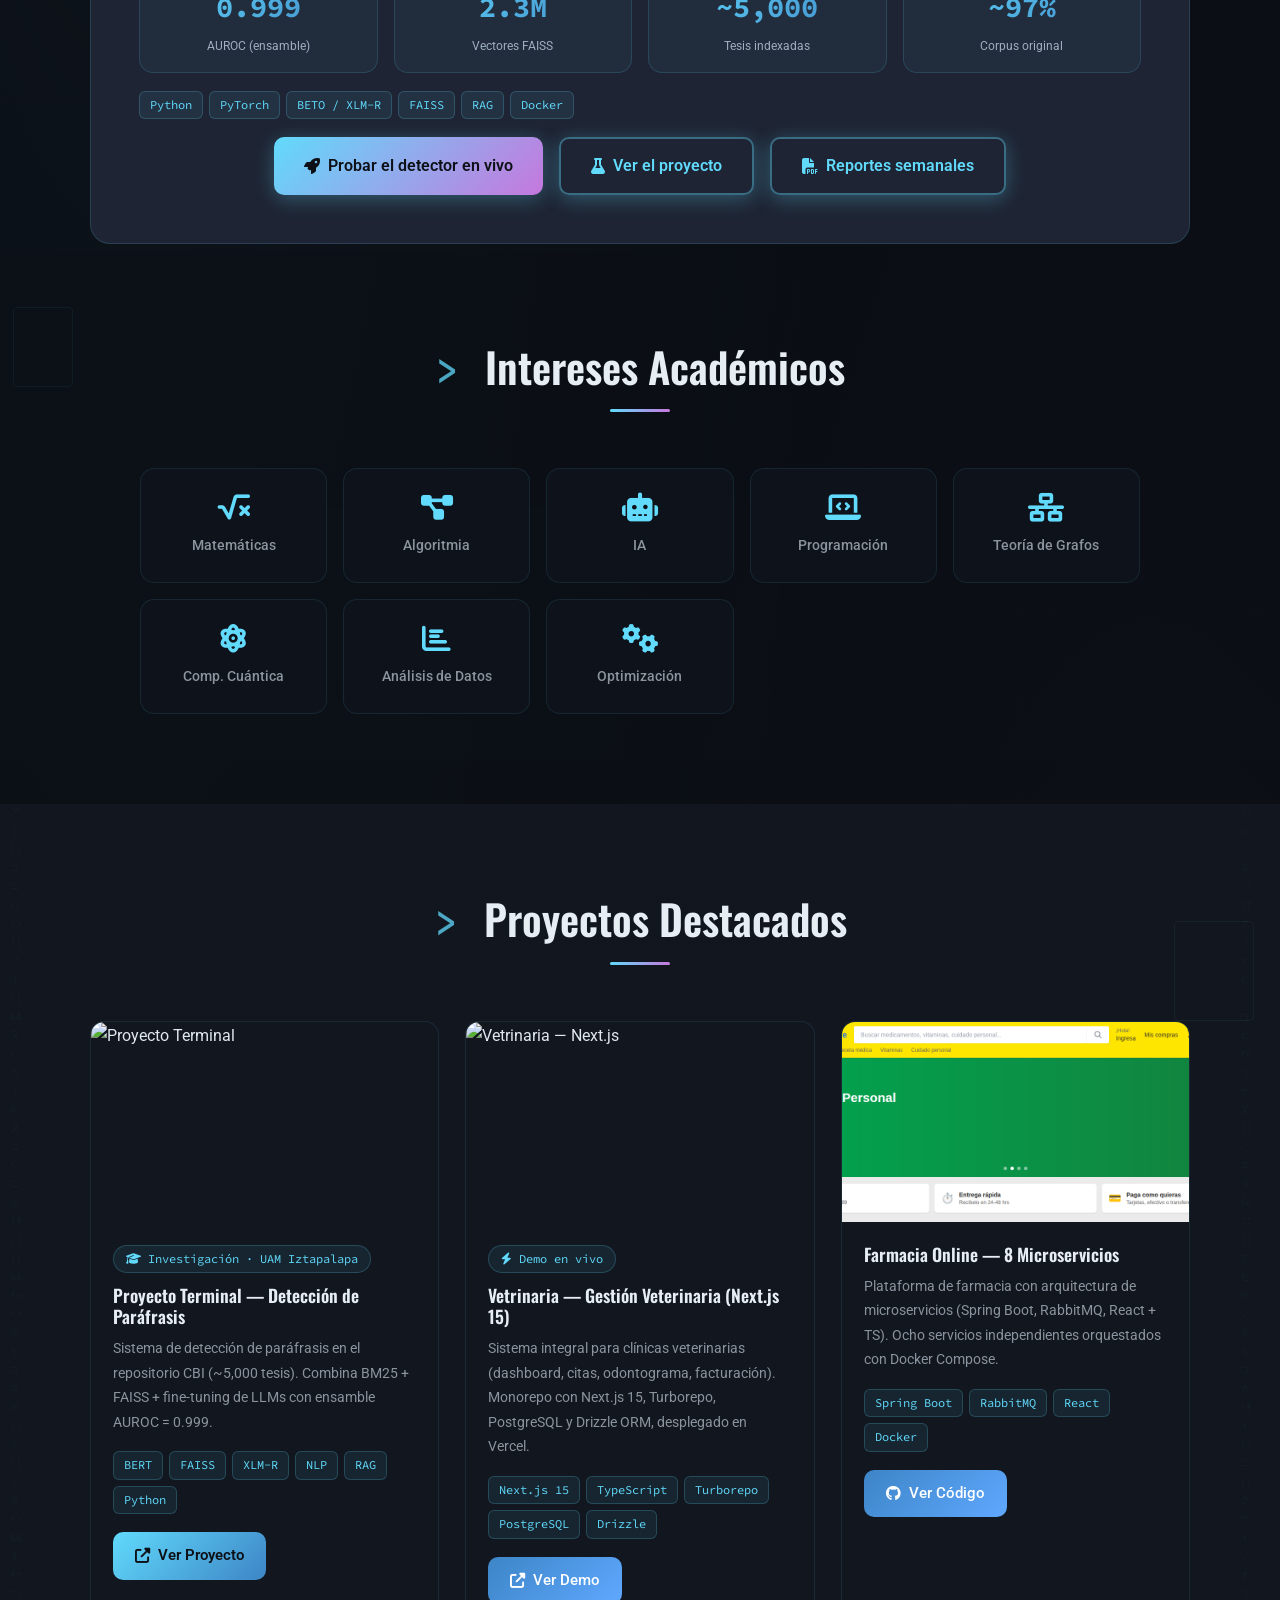
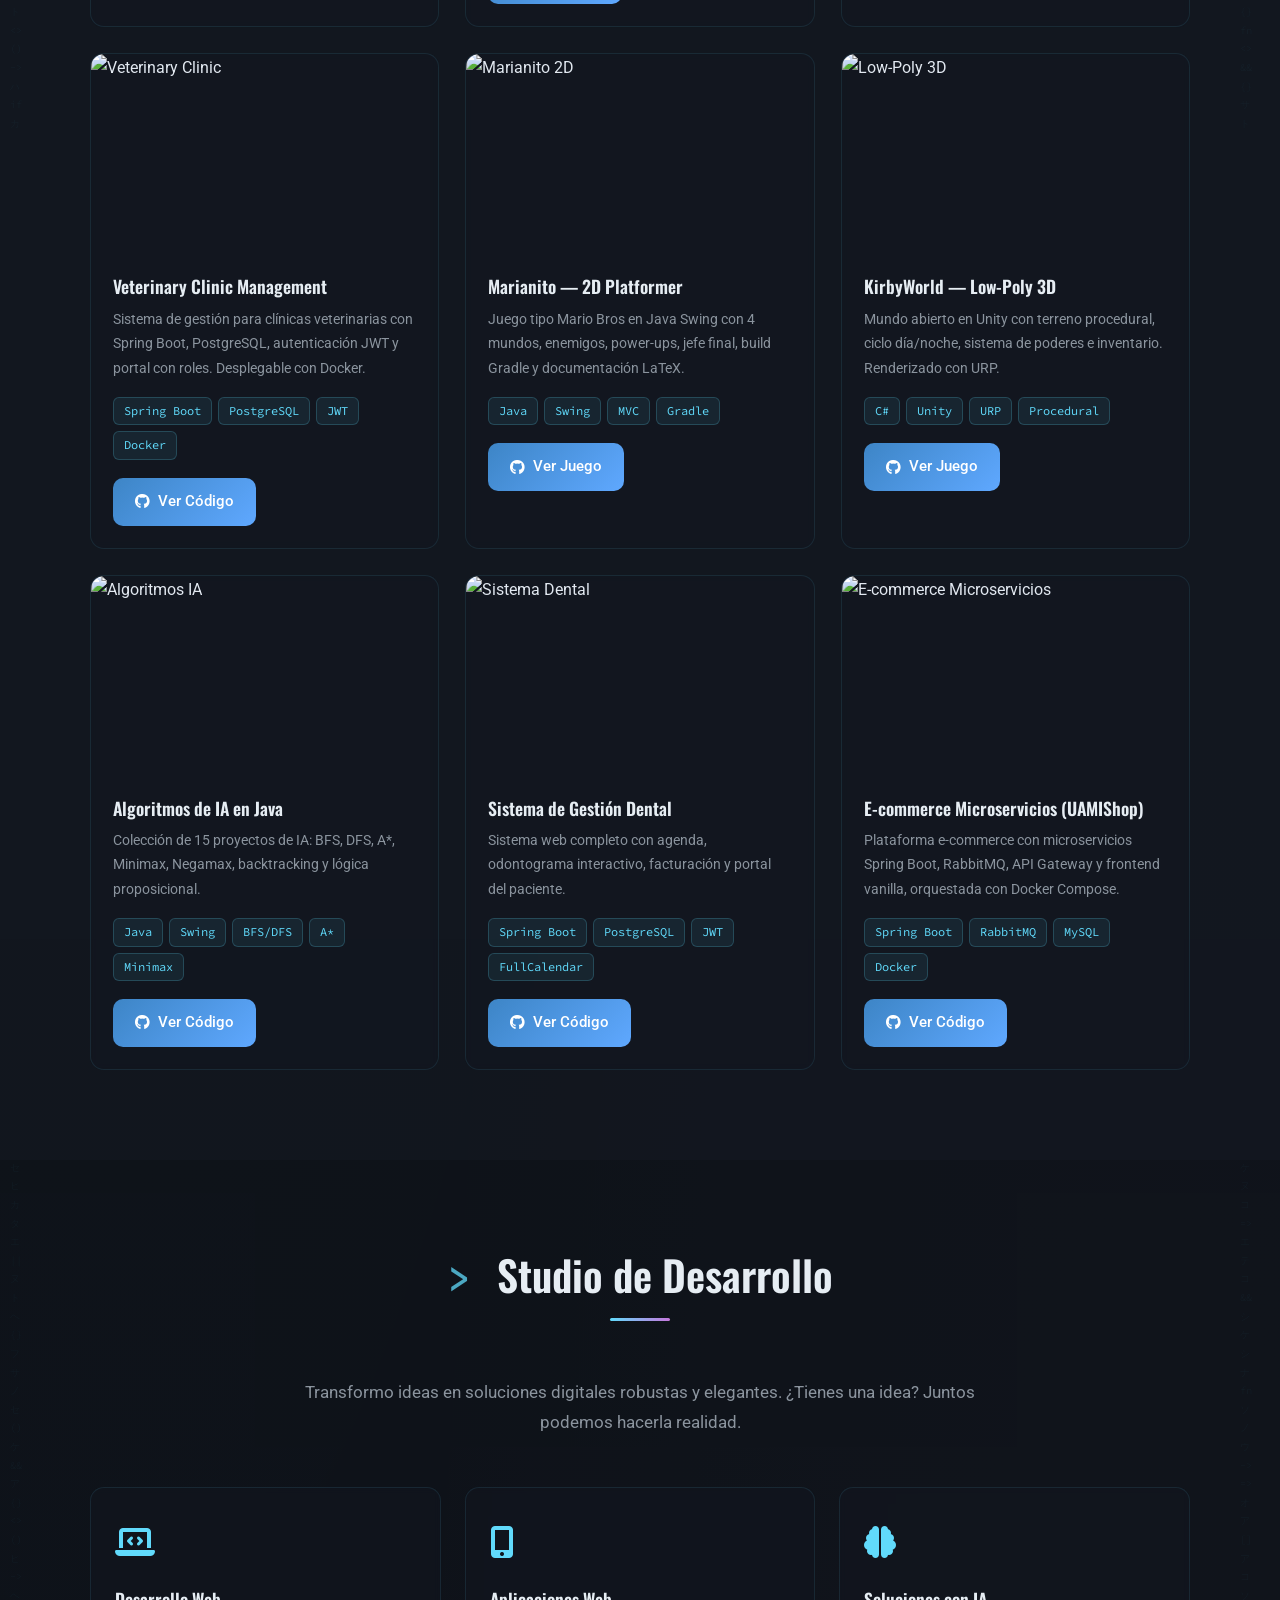
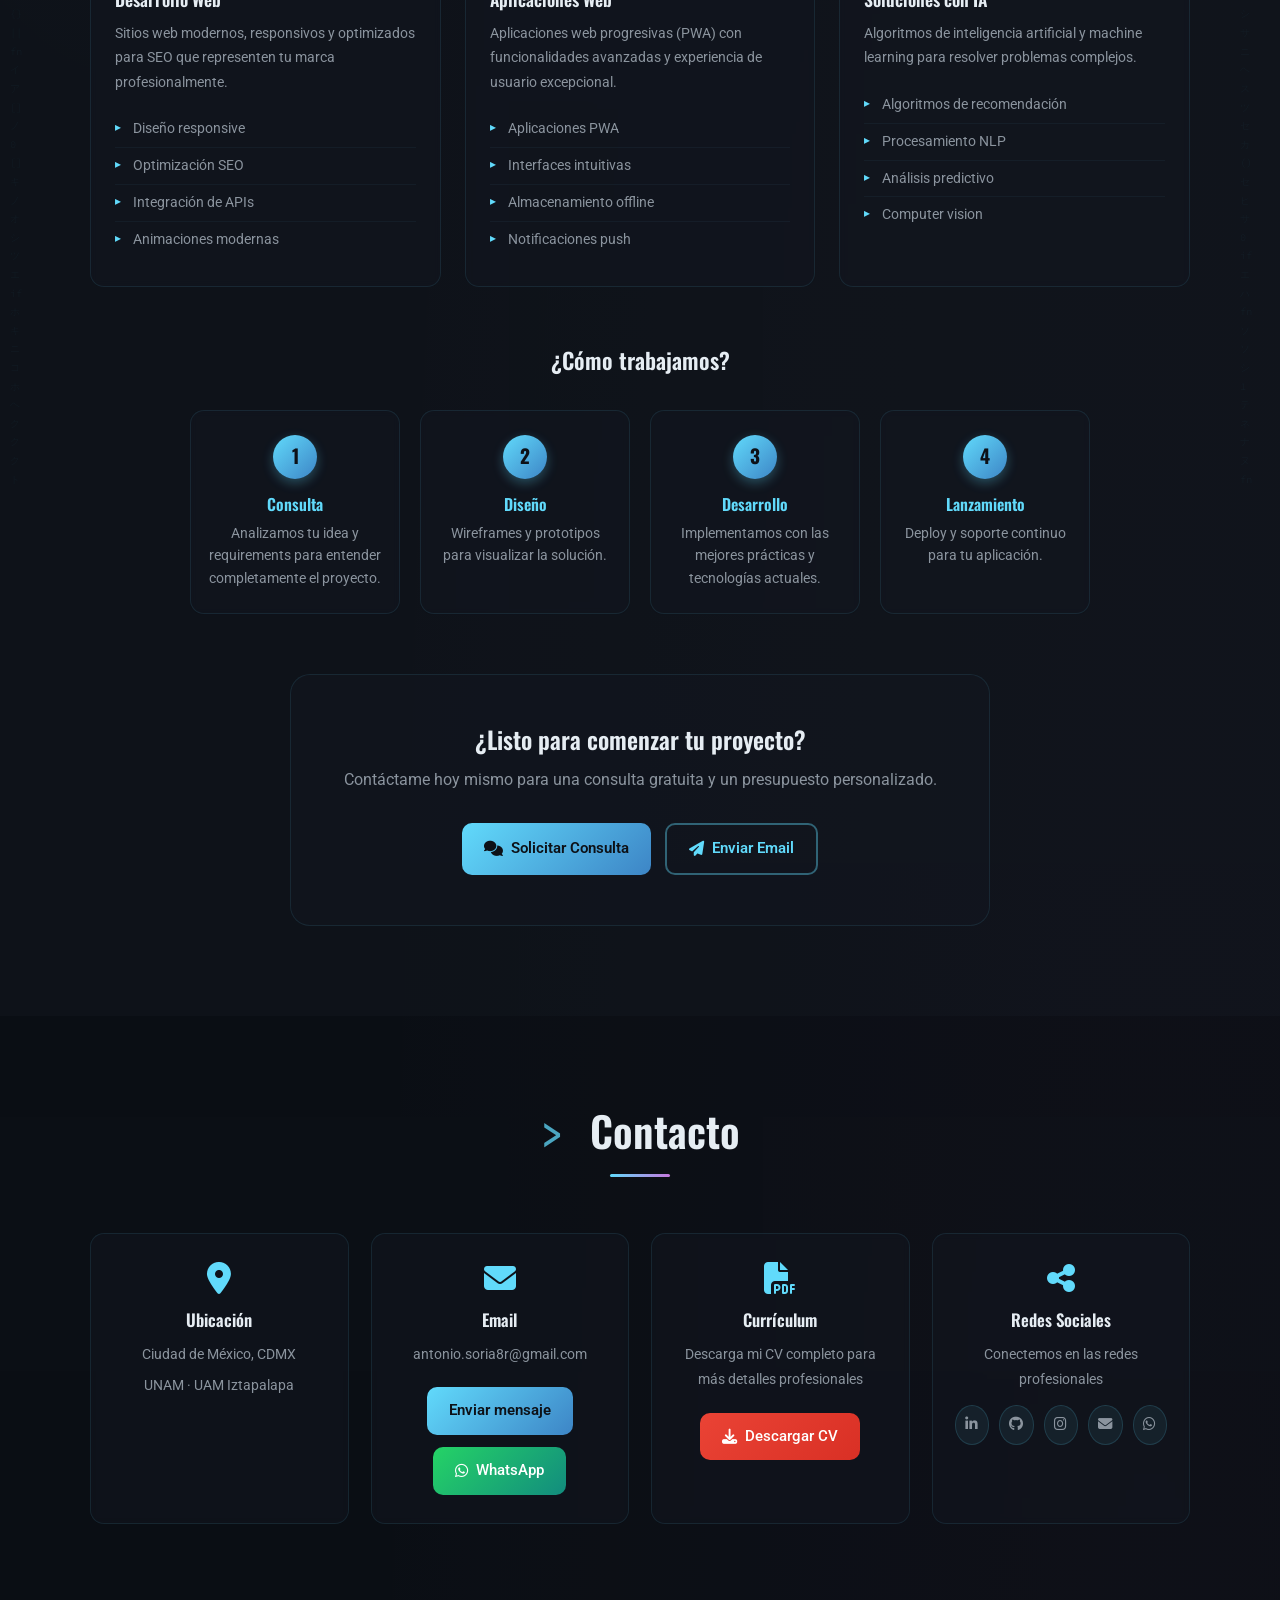
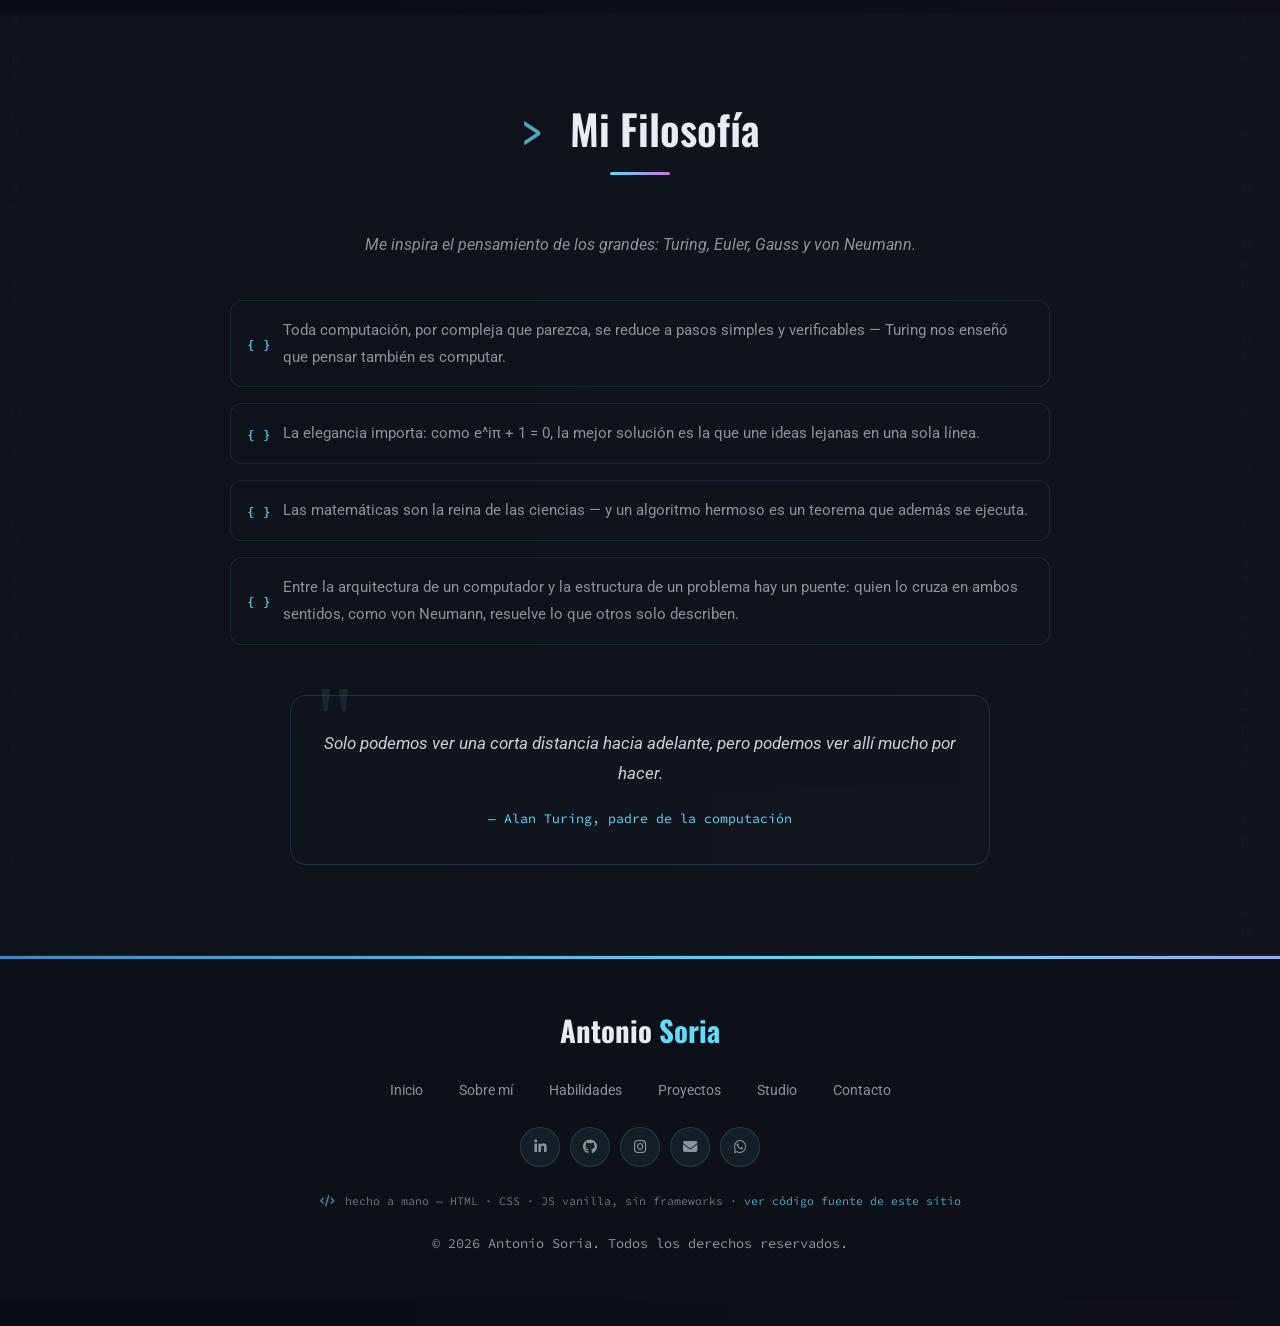
==== commit d684bdf2: "refactor(index): elimina la ventana de código AStar.java y su CSS asociado" ====
--- a/index.html
+++ b/index.html
@@ -1585,94 +1585,6 @@
     .ghl-foot { margin-top: 16px; font-size: 0.68rem; color: rgba(139,148,158,0.6); }
     .ghl-foot a { color: rgba(97,218,251,0.6); }
     .ghl-foot a:hover { color: #61dafb; }
-
-    /* ─── VENTANA DE EDITOR (código A*) ─────────── */
-    .editor-window {
-      max-width: 860px;
-      margin: 56px auto 0;
-      border: 1px solid rgba(97,218,251,0.16);
-      border-radius: 10px;
-      background: #0a0e14;
-      overflow: hidden;
-      box-shadow: 0 12px 48px rgba(0,0,0,0.45);
-      font-family: 'Source Code Pro', monospace;
-    }
-
-    .editor-titlebar {
-      display: flex;
-      align-items: center;
-      gap: 7px;
-      padding: 10px 14px;
-      background: #0d1420;
-      border-bottom: 1px solid rgba(97,218,251,0.1);
-    }
-    .ed-dot { width: 11px; height: 11px; border-radius: 50%; }
-    .ed-red { background: #ff5f57; }
-    .ed-yellow { background: #febc2e; }
-    .ed-green { background: #28c840; }
-
-    .editor-tab {
-      margin-left: 12px;
-      font-size: 0.78rem;
-      color: #e6edf3;
-      background: rgba(97,218,251,0.08);
-      border: 1px solid rgba(97,218,251,0.18);
-      border-bottom-color: transparent;
-      border-radius: 6px 6px 0 0;
-      padding: 4px 12px;
-    }
-    .editor-tab i { color: #61dafb; margin-right: 5px; }
-
-    .editor-meta { margin-left: auto; font-size: 0.68rem; color: #8b949e; }
-
-    .editor-body { overflow-x: auto; }
-    .editor-body pre {
-      margin: 0;
-      padding: 16px 0;
-      font-size: 0.8rem;
-      line-height: 1.65;
-      counter-reset: line;
-    }
-    .editor-body .ln {
-      display: block;
-      counter-increment: line;
-      padding: 0 18px 0 4.2em;
-      position: relative;
-      white-space: pre;
-      color: #c9d1d9;
-    }
-    .editor-body .ln::before {
-      content: counter(line);
-      position: absolute;
-      left: 0;
-      width: 3em;
-      text-align: right;
-      color: rgba(139,148,158,0.4);
-      user-select: none;
-    }
-    .editor-body .ln:hover { background: rgba(97,218,251,0.04); }
-
-    /* Paleta de sintaxis (coherente con la marca) */
-    .editor-body .kw { color: #c678dd; }             /* keywords    */
-    .editor-body .ty { color: #61dafb; }             /* tipos       */
-    .editor-body .fn { color: #5fa8ff; }             /* métodos     */
-    .editor-body .nu { color: #fbbc05; }             /* números     */
-    .editor-body .cm { color: #7d8590; font-style: italic; } /* comentarios */
-
-    .editor-statusbar {
-      display: flex;
-      align-items: center;
-      gap: 20px;
-      padding: 8px 16px;
-      background: #0d1420;
-      border-top: 1px solid rgba(97,218,251,0.1);
-      font-size: 0.72rem;
-      color: #8b949e;
-    }
-    .editor-statusbar i { color: #61dafb; margin-right: 5px; }
-    .editor-statusbar a { color: #61dafb; margin-left: auto; transition: color 0.2s ease; }
-    .editor-statusbar a + a { margin-left: 0; }
-    .editor-statusbar a:hover { color: #c678dd; }
 
   </style>
   <!-- Módulos CSS externos -->
@@ -1949,46 +1861,6 @@
           </ul>
         </div>
       </div>
-
-      <!-- ===== VENTANA DE EDITOR: código A* real (show, don't tell) ===== -->
-      <div class="editor-window fade-in" aria-label="Fragmento de código: algoritmo A* en Java">
-        <div class="editor-titlebar">
-          <span class="ed-dot ed-red"></span><span class="ed-dot ed-yellow"></span><span class="ed-dot ed-green"></span>
-          <span class="editor-tab"><i class="fab fa-java"></i> AStar.java</span>
-          <span class="editor-meta">Java · UTF-8</span>
-        </div>
-        <div class="editor-body">
-          <pre><code><span class="ln"><span class="cm">/** A*: f(n) = g(n) + h(n) — con heurística admisible, el camino es óptimo. */</span></span>
-<span class="ln"><span class="kw">public</span> <span class="ty">List</span>&lt;<span class="ty">Node</span>&gt; <span class="fn">aStar</span>(<span class="ty">Node</span> start, <span class="ty">Node</span> goal) {</span>
-<span class="ln">    <span class="kw">var</span> open = <span class="kw">new</span> <span class="ty">PriorityQueue</span>&lt;<span class="ty">Node</span>&gt;(comparingDouble(n -&gt; n.f));</span>
-<span class="ln">    <span class="ty">Map</span>&lt;<span class="ty">Node</span>, <span class="ty">Double</span>&gt; g = <span class="kw">new</span> <span class="ty">HashMap</span>&lt;&gt;();</span>
-<span class="ln">    g.put(start, <span class="nu">0.0</span>);</span>
-<span class="ln">    start.f = <span class="fn">heuristic</span>(start, goal);</span>
-<span class="ln">    open.add(start);</span>
-<span class="ln"></span>
-<span class="ln">    <span class="kw">while</span> (!open.isEmpty()) {</span>
-<span class="ln">        <span class="ty">Node</span> current = open.poll();</span>
-<span class="ln">        <span class="kw">if</span> (current.equals(goal)) <span class="kw">return</span> <span class="fn">reconstructPath</span>(current);</span>
-<span class="ln"></span>
-<span class="ln">        <span class="kw">for</span> (<span class="ty">Edge</span> e : current.neighbors()) {</span>
-<span class="ln">            <span class="kw">double</span> tentative = g.get(current) + e.weight;</span>
-<span class="ln">            <span class="kw">if</span> (tentative &lt; g.getOrDefault(e.to, <span class="nu">INFINITY</span>)) {</span>
-<span class="ln">                e.to.parent = current;               <span class="cm">// de dónde venimos</span></span>
-<span class="ln">                g.put(e.to, tentative);              <span class="cm">// mejor costo conocido</span></span>
-<span class="ln">                e.to.f = tentative + <span class="fn">heuristic</span>(e.to, goal);</span>
-<span class="ln">                open.remove(e.to); open.add(e.to);   <span class="cm">// re-priorizar en la cola</span></span>
-<span class="ln">            }</span>
-<span class="ln">        }</span>
-<span class="ln">    }</span>
-<span class="ln">    <span class="kw">return</span> <span class="ty">List</span>.of();                        <span class="cm">// no existe camino</span></span>
-<span class="ln">}</span></code></pre>
-        </div>
-        <div class="editor-statusbar">
-          <span><i class="fas fa-code-branch"></i> main · Inteligencia-Artificial</span>
-          <a href="https://github.com/PurppleAlien/Inteligencia-Artificial" target="_blank" rel="noopener" data-i18n="idx.editor.repo">ver repositorio completo →</a>
-          <a href="algoritmos.html" data-i18n="idx.editor.demo">verlo en acción →</a>
-        </div>
-      </div>
     </div>
   </section>
 
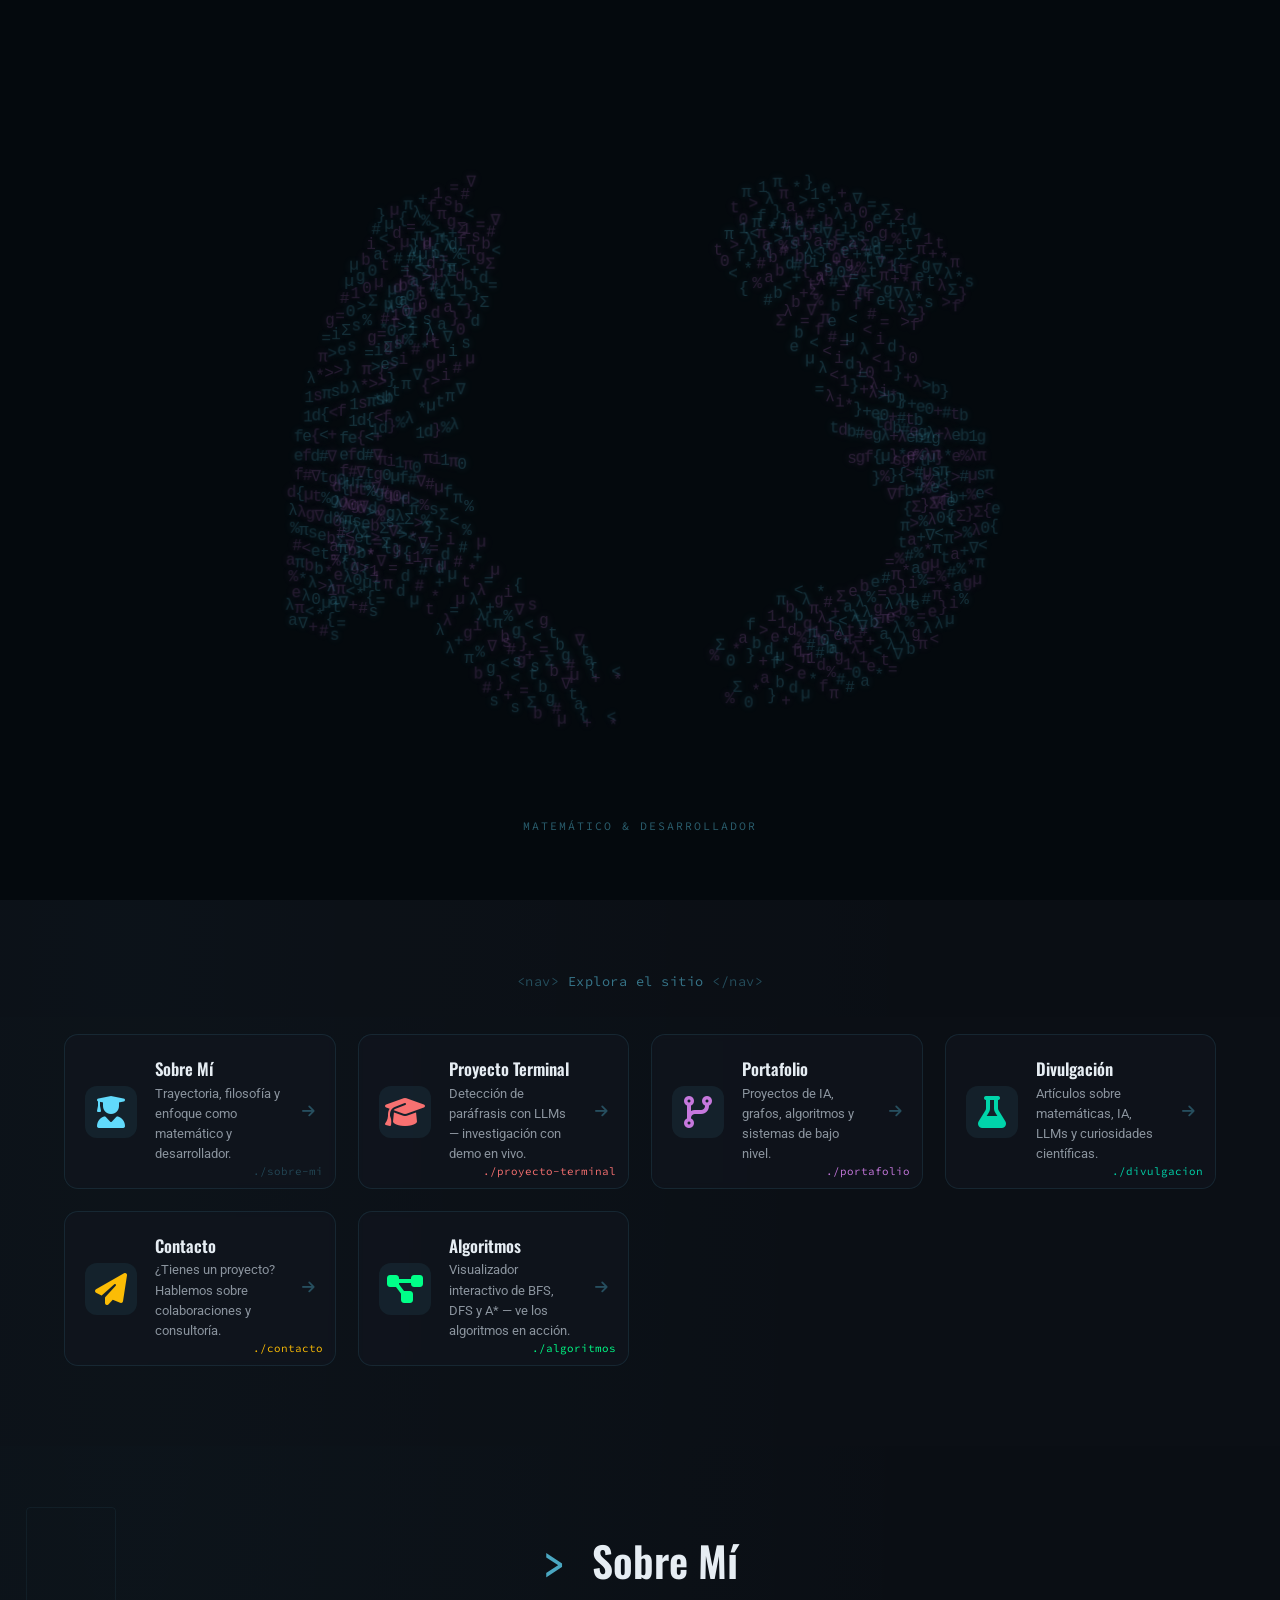
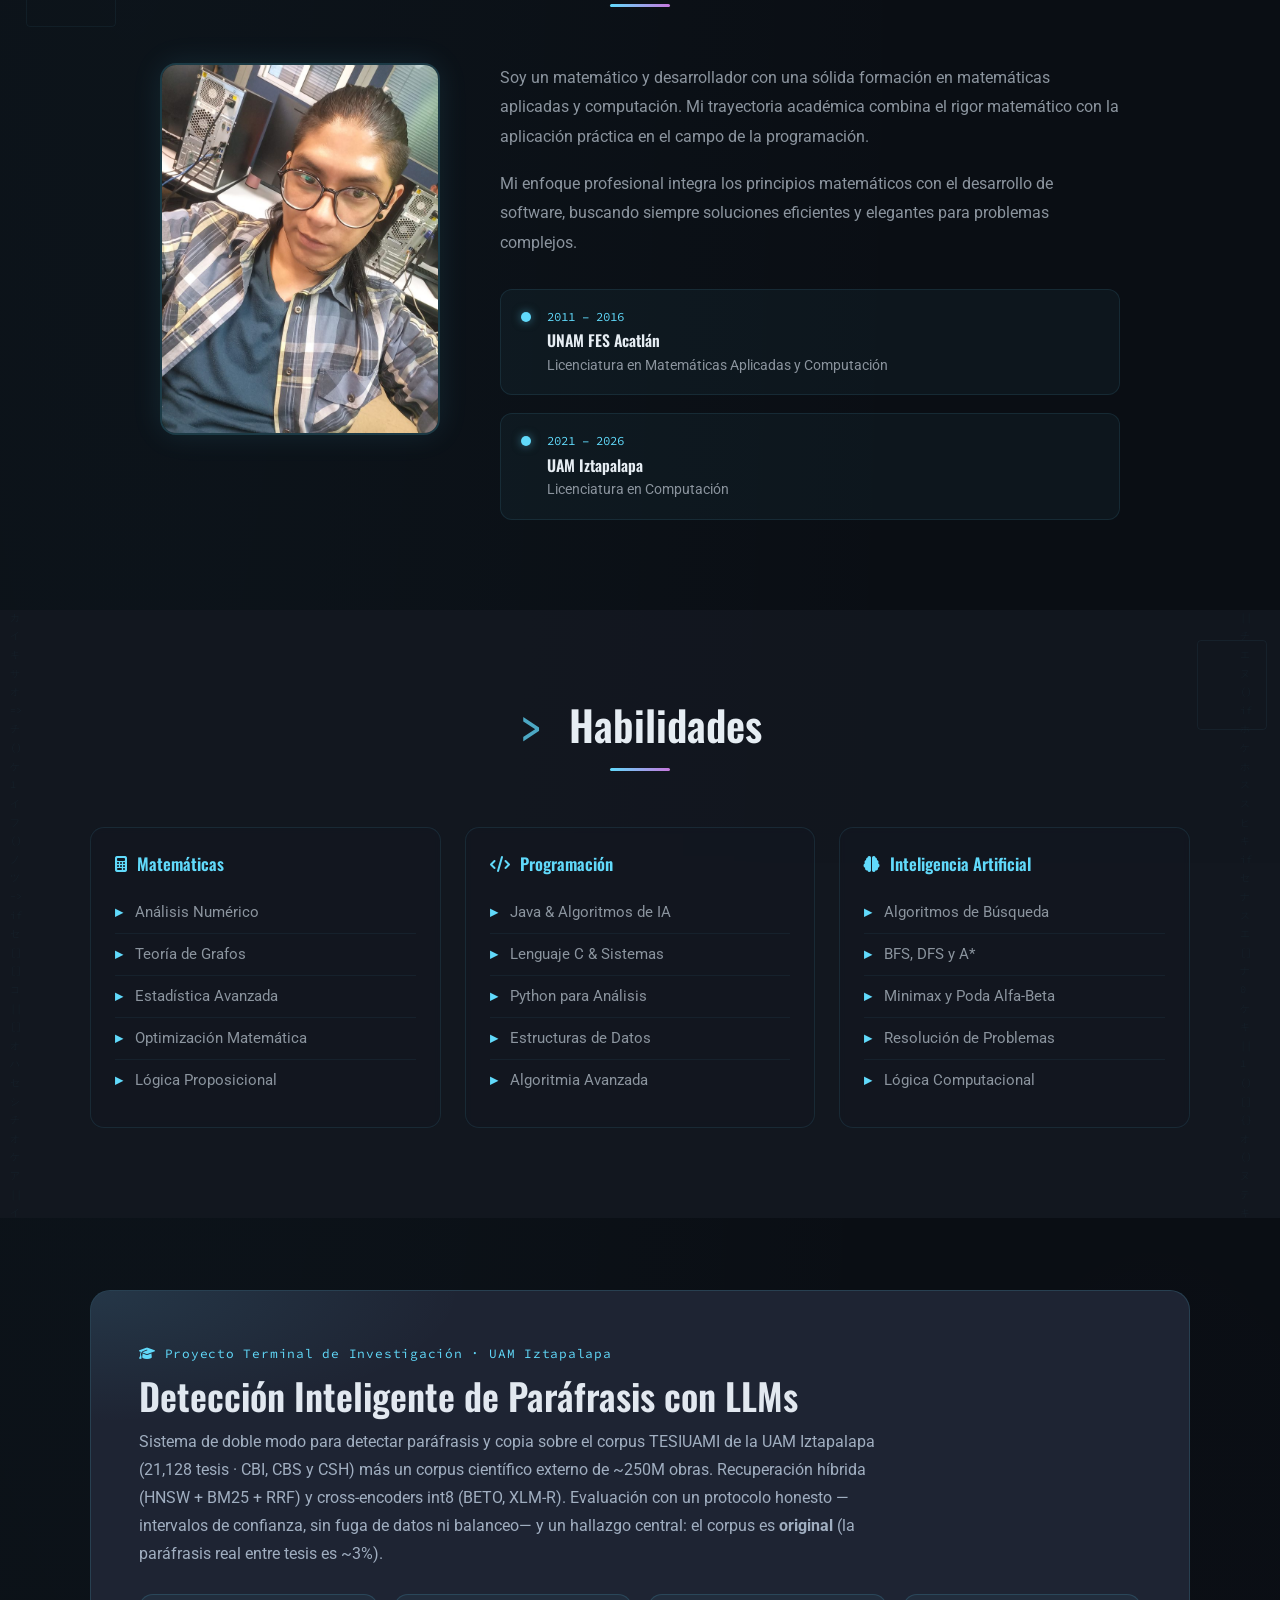
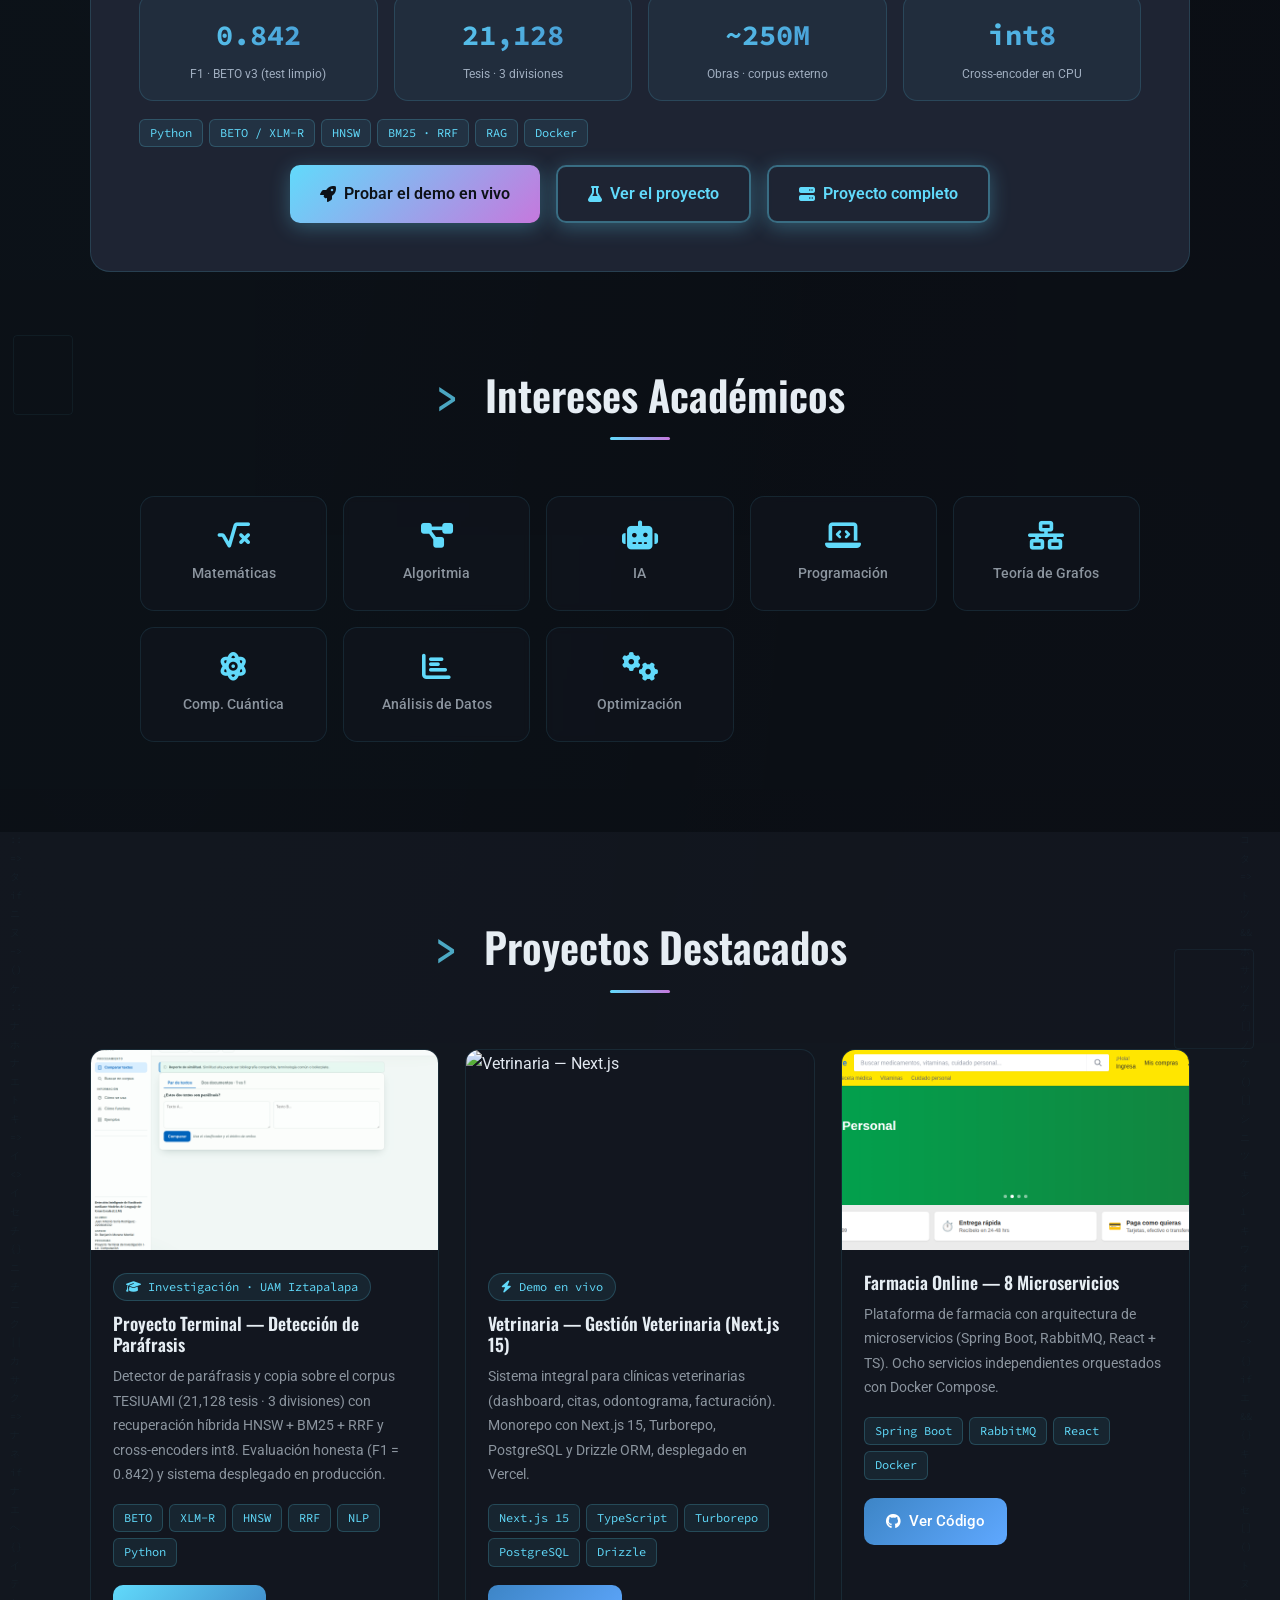
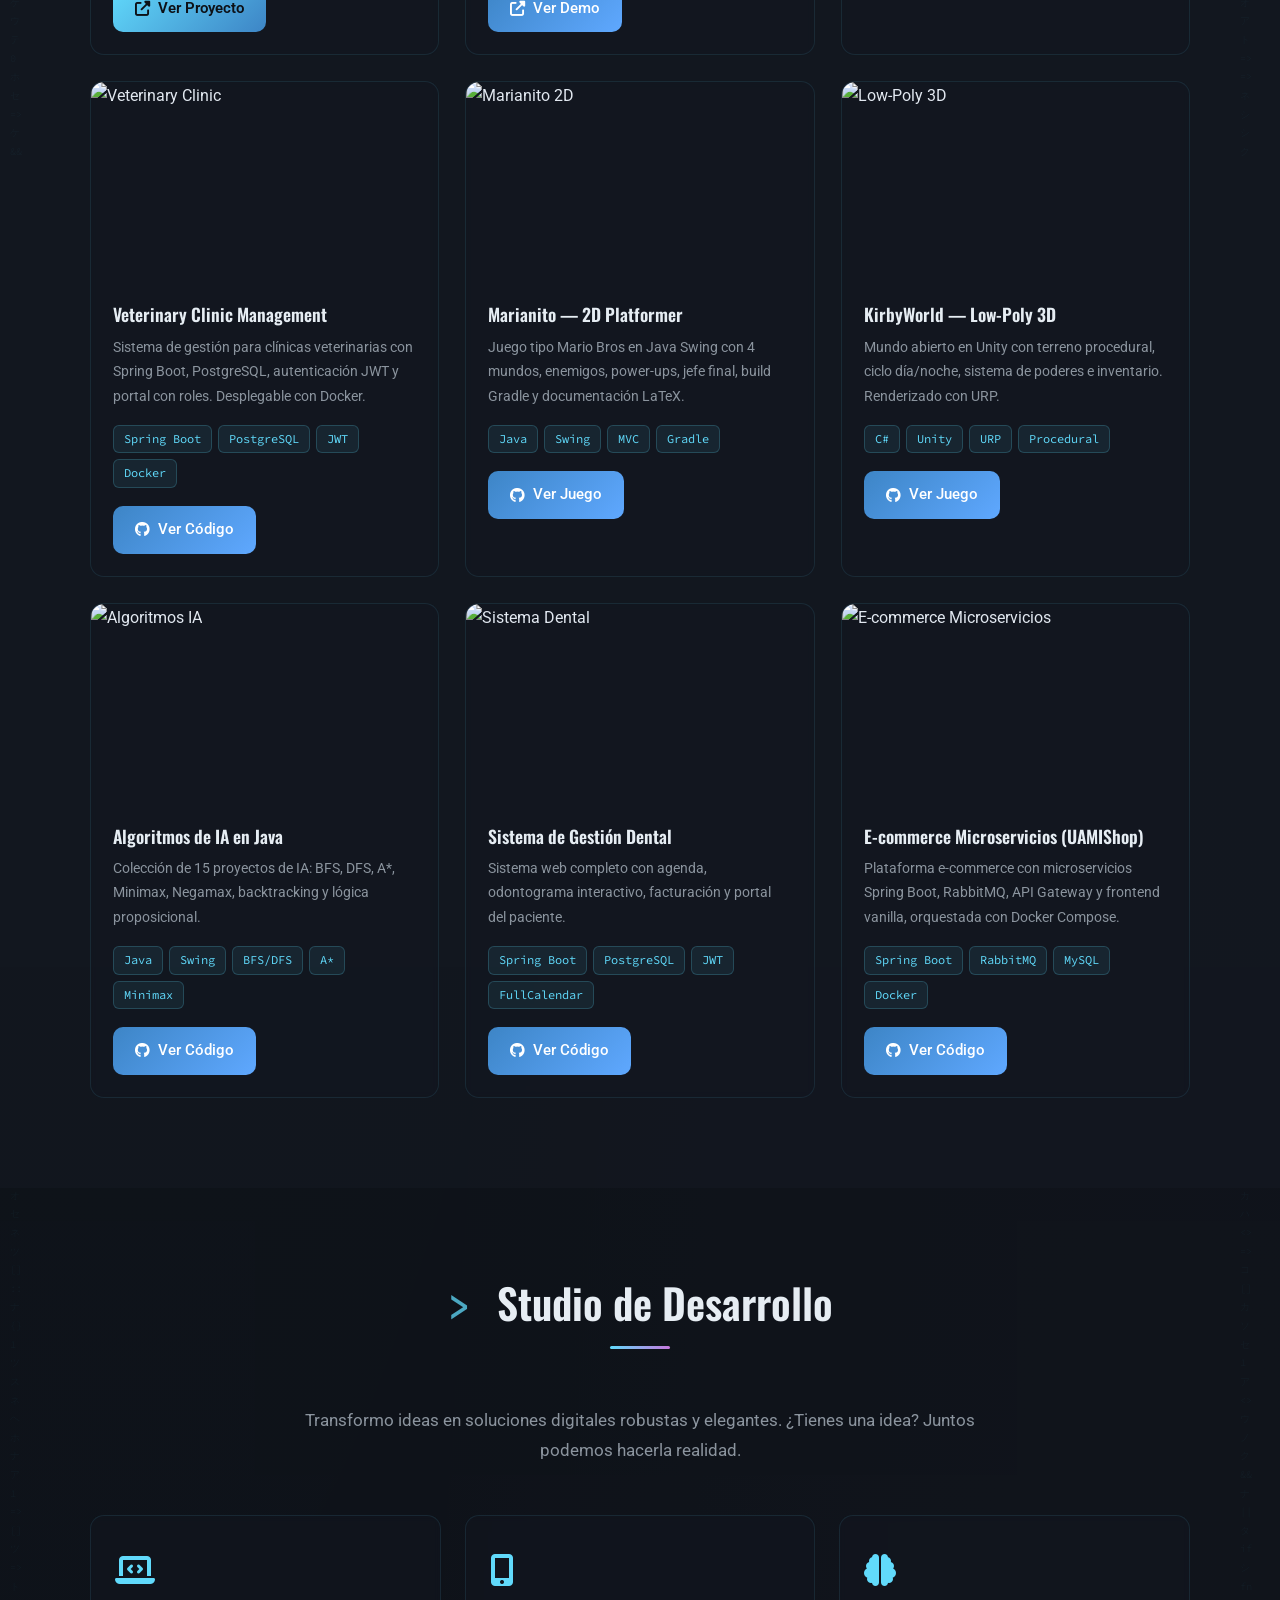
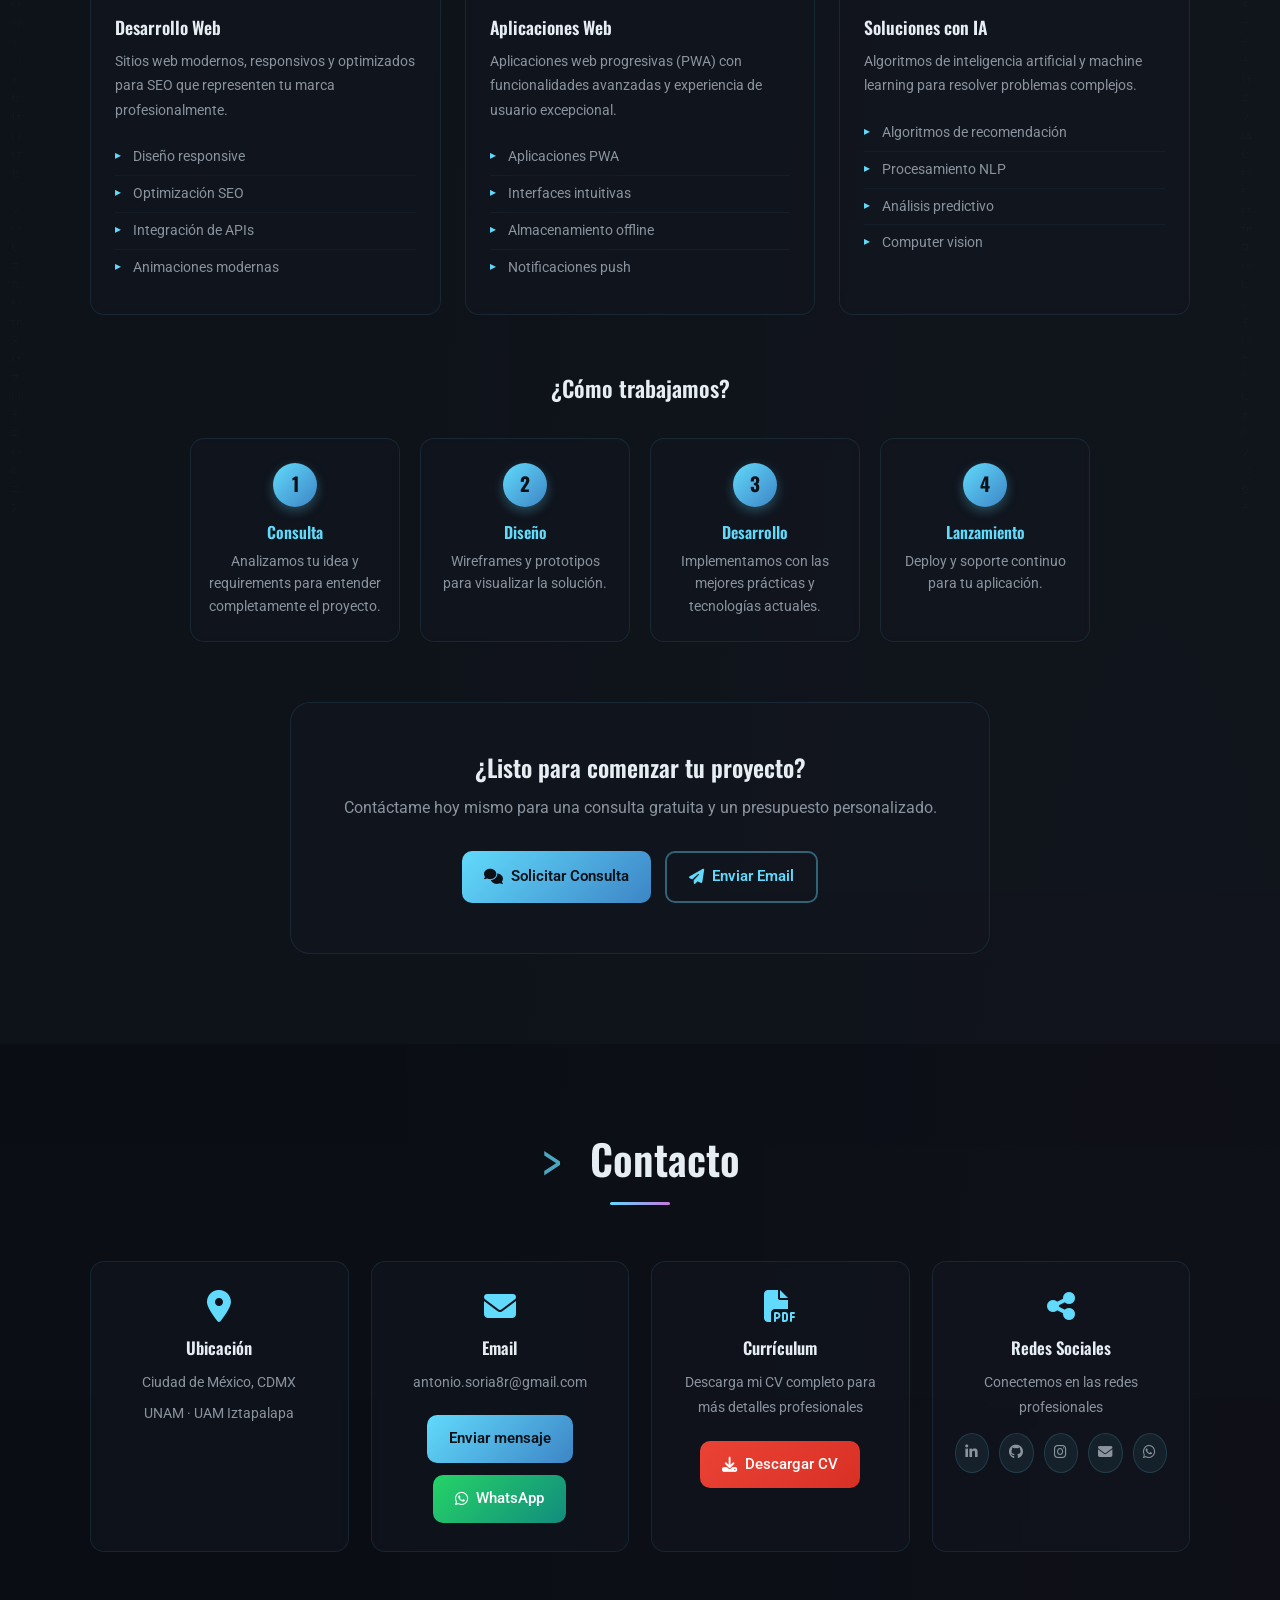
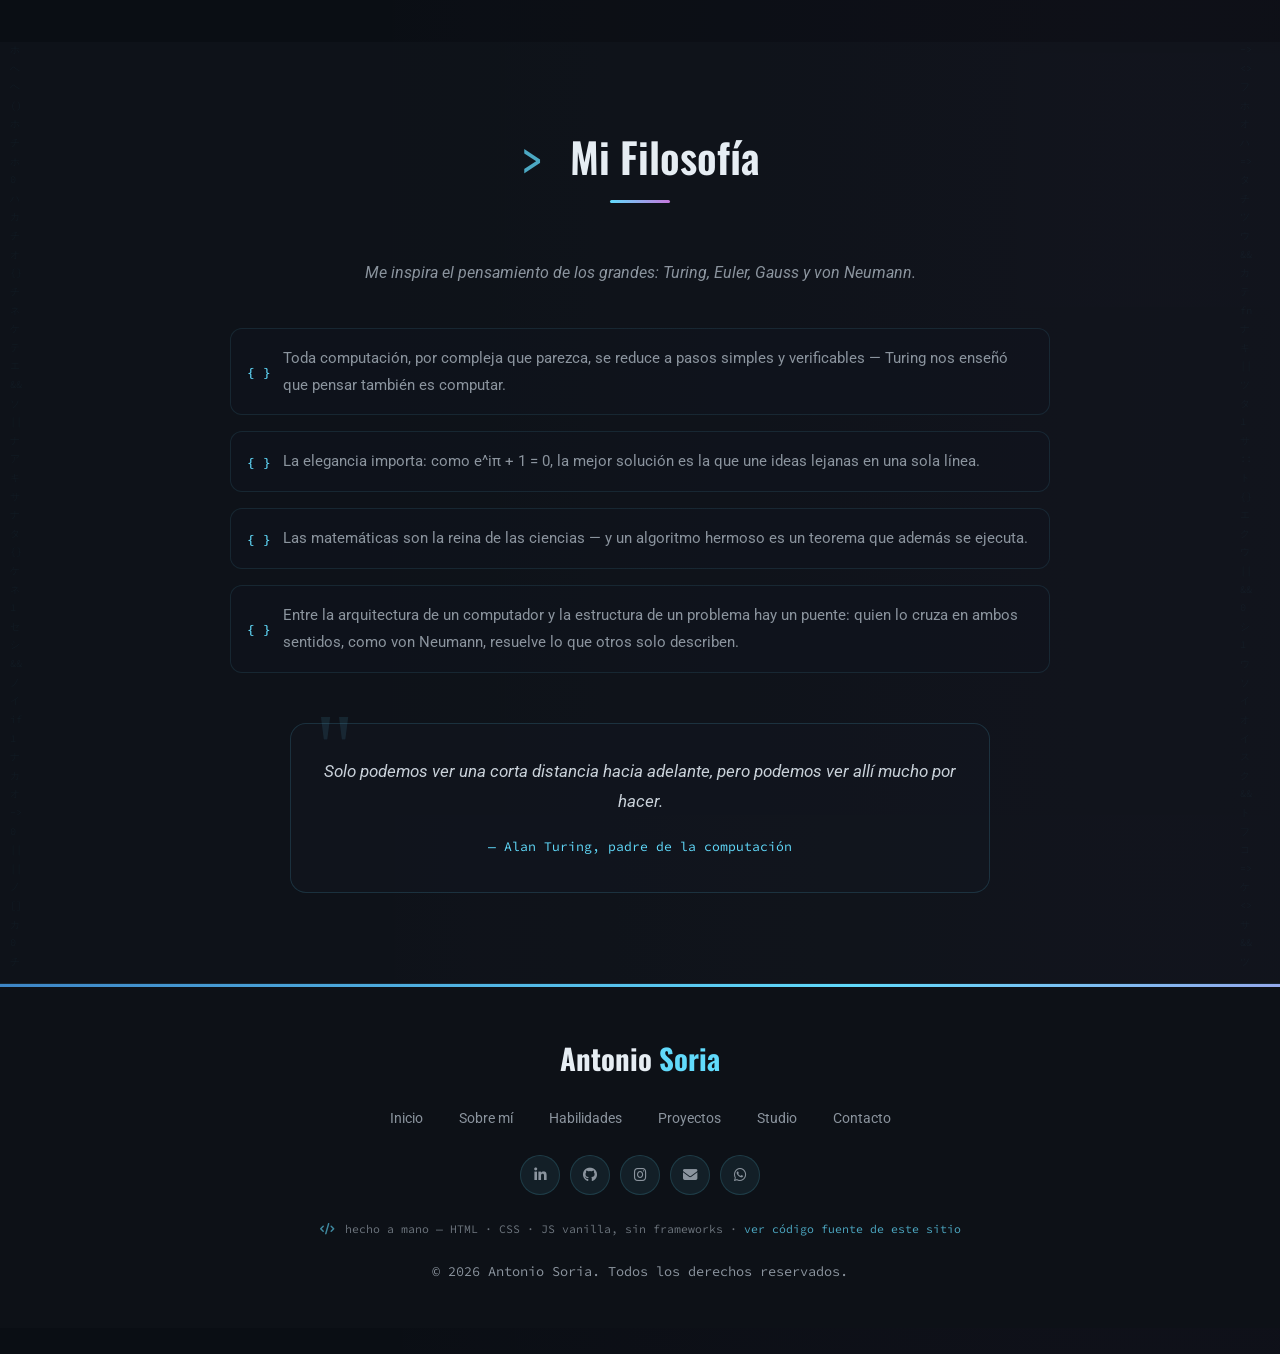
==== commit e0cfbea5: "feat(web): SRI en CDNs, sincroniza cifras del proyecto de parafrasis y elimina imagenes de stock - S" ====
--- a/index.html
+++ b/index.html
@@ -38,7 +38,7 @@
   <link rel="preconnect" href="https://cdn.jsdelivr.net" crossorigin>
   <link rel="preconnect" href="https://cdnjs.cloudflare.com" crossorigin>
 
-  <link rel="stylesheet" href="https://cdnjs.cloudflare.com/ajax/libs/font-awesome/6.4.0/css/all.min.css" crossorigin="anonymous" referrerpolicy="no-referrer">
+  <link rel="stylesheet" href="https://cdnjs.cloudflare.com/ajax/libs/font-awesome/6.4.0/css/all.min.css" integrity="sha384-iw3OoTErCYJJB9mCa8LNS2hbsQ7M3C0EpIsO/H5+EGAkPGc6rk+V8i04oW/K5xq0" crossorigin="anonymous" referrerpolicy="no-referrer">
 
   <!-- Shared CSS (covers base vars, nav, footer, cards, animations) -->
   <link rel="stylesheet" href="assets/css/shared.css?v=4">
@@ -54,7 +54,7 @@
   </script>
 
   <!-- Precarga del módulo Three.js (acelera la carga de la escena 3D) -->
-  <link rel="modulepreload" href="https://cdn.jsdelivr.net/npm/three@0.160.0/build/three.module.js">
+  <link rel="modulepreload" href="https://cdn.jsdelivr.net/npm/three@0.160.0/build/three.module.js" integrity="sha384-61S/Nu32S3E5+n+KpCOTb2eRYps6fVKm+9Gz1QBvSePFthb46f063Aa/qe/lykFZ" crossorigin="anonymous">
 
   <!-- Translations (load first) -->
   <script src="js/translations.js"></script>
@@ -1870,25 +1870,25 @@
       <div class="fr-card fade-in">
         <span class="fr-eyebrow"><i class="fas fa-graduation-cap"></i> Proyecto Terminal de Investigación · UAM Iztapalapa</span>
         <h2 class="fr-title">Detección Inteligente de Paráfrasis con LLMs</h2>
-        <p class="fr-desc">Sistema de doble modo para detectar paráfrasis y plagio sobre el repositorio de ~5,000 tesis de la División CBI. Combina recuperación BM25, índice semántico FAISS y clasificadores transformer (BETO, XLM-R) con árbitro LLM y explicabilidad. Evaluación rigurosa (intervalos bootstrap, calibración y auditoría de fuga de datos) y un hallazgo honesto: el corpus es <strong>~97% original</strong>.</p>
+        <p class="fr-desc">Sistema de doble modo para detectar paráfrasis y copia sobre el corpus TESIUAMI de la UAM Iztapalapa (21,128 tesis · CBI, CBS y CSH) más un corpus científico externo de ~250M obras. Recuperación híbrida (HNSW + BM25 + RRF) y cross-encoders int8 (BETO, XLM-R). Evaluación con un protocolo honesto —intervalos de confianza, sin fuga de datos ni balanceo— y un hallazgo central: el corpus es <strong>original</strong> (la paráfrasis real entre tesis es ~3%).</p>
         <div class="fr-metrics">
-          <div class="fr-metric"><div class="v">0.999</div><div class="l">AUROC (ensamble)</div></div>
-          <div class="fr-metric"><div class="v">2.3M</div><div class="l">Vectores FAISS</div></div>
-          <div class="fr-metric"><div class="v">~5,000</div><div class="l">Tesis indexadas</div></div>
-          <div class="fr-metric"><div class="v">~97%</div><div class="l">Corpus original</div></div>
+          <div class="fr-metric"><div class="v">0.842</div><div class="l">F1 · BETO v3 (test limpio)</div></div>
+          <div class="fr-metric"><div class="v">21,128</div><div class="l">Tesis · 3 divisiones</div></div>
+          <div class="fr-metric"><div class="v">~250M</div><div class="l">Obras · corpus externo</div></div>
+          <div class="fr-metric"><div class="v">int8</div><div class="l">Cross-encoder en CPU</div></div>
         </div>
         <div class="project-tags fr-tags">
-          <span class="project-tag">Python</span><span class="project-tag">PyTorch</span><span class="project-tag">BETO / XLM-R</span><span class="project-tag">FAISS</span><span class="project-tag">RAG</span><span class="project-tag">Docker</span>
+          <span class="project-tag">Python</span><span class="project-tag">BETO / XLM-R</span><span class="project-tag">HNSW</span><span class="project-tag">BM25 · RRF</span><span class="project-tag">RAG</span><span class="project-tag">Docker</span>
         </div>
         <div class="hero-cta">
           <a href="https://purpplealien-deteccion-parafrasis.hf.space/" class="btn" target="_blank" rel="noopener noreferrer" style="background:linear-gradient(135deg,#61dafb,#c678dd); color:#0d1117; font-weight:600;">
-            <i class="fas fa-rocket"></i> <span>Probar el detector en vivo</span>
+            <i class="fas fa-rocket"></i> <span>Probar el demo en vivo</span>
           </a>
           <a href="proyecto-terminal.html" class="btn btn-outline">
             <i class="fas fa-flask"></i> <span>Ver el proyecto</span>
           </a>
-          <a href="proyecto-terminal.html#reportes" class="btn btn-outline">
-            <i class="fas fa-file-pdf"></i> <span>Reportes semanales</span>
+          <a href="https://parafrasis-uami.duckdns.org/" class="btn btn-outline" target="_blank" rel="noopener noreferrer">
+            <i class="fas fa-server"></i> <span>Proyecto completo</span>
           </a>
         </div>
       </div>
@@ -1921,15 +1921,15 @@
 
         <div class="project-card fade-in">
           <div class="project-image">
-            <img src="https://images.unsplash.com/photo-1677442136019-21780ecad995?w=600&h=400&fit=crop"
-                 alt="Proyecto Terminal" loading="lazy">
+            <img src="images/proyecto-terminal/cap_sistema_escritorio.png"
+                 alt="Detector de paráfrasis desplegado" loading="lazy">
           </div>
           <div class="project-content">
             <span class="project-category" style="display:inline-block; padding:3px 12px; background:rgba(97,218,251,0.08); border:1px solid rgba(97,218,251,0.2); border-radius:20px; font-size:0.75rem; font-family:var(--font-mono); color:var(--neon); margin-bottom:12px;"><i class="fas fa-graduation-cap"></i> Investigación · UAM Iztapalapa</span>
             <h3>Proyecto Terminal — Detección de Paráfrasis</h3>
-            <p>Sistema de detección de paráfrasis en el repositorio CBI (~5,000 tesis). Combina BM25 + FAISS + fine-tuning de LLMs con ensamble AUROC = 0.999.</p>
+            <p>Detector de paráfrasis y copia sobre el corpus TESIUAMI (21,128 tesis · 3 divisiones) con recuperación híbrida HNSW + BM25 + RRF y cross-encoders int8. Evaluación honesta (F1 = 0.842) y sistema desplegado en producción.</p>
             <div class="project-tags">
-              <span class="project-tag">BERT</span><span class="project-tag">FAISS</span><span class="project-tag">XLM-R</span><span class="project-tag">NLP</span><span class="project-tag">RAG</span><span class="project-tag">Python</span>
+              <span class="project-tag">BETO</span><span class="project-tag">XLM-R</span><span class="project-tag">HNSW</span><span class="project-tag">RRF</span><span class="project-tag">NLP</span><span class="project-tag">Python</span>
             </div>
             <a href="proyecto-terminal.html" class="btn" style="background:linear-gradient(135deg,#61dafb,#3d85c6); color:#0d1117; font-weight:600;">
               <i class="fas fa-external-link-alt"></i> <span>Ver Proyecto</span>
@@ -2300,10 +2300,10 @@
 
   <!-- Scripts -->
   <!-- ===== Scroll FX libs (CDN) ===== -->
-  <script src="https://cdn.jsdelivr.net/npm/gsap@3.13.0/dist/gsap.min.js"></script>
-  <script src="https://cdn.jsdelivr.net/npm/gsap@3.13.0/dist/ScrollTrigger.min.js"></script>
-  <script src="https://cdn.jsdelivr.net/npm/gsap@3.13.0/dist/SplitText.min.js"></script>
-  <script src="https://cdn.jsdelivr.net/npm/lenis@1.1.14/dist/lenis.min.js"></script>
+  <script src="https://cdn.jsdelivr.net/npm/gsap@3.13.0/dist/gsap.min.js" integrity="sha384-HOvlOYPIs/zjoIkWUGXkVmXsjr8GuZLV+Q+rcPwmJOVZVpvTSXQChiN4t9Euv9Vc" crossorigin="anonymous"></script>
+  <script src="https://cdn.jsdelivr.net/npm/gsap@3.13.0/dist/ScrollTrigger.min.js" integrity="sha384-P8VzCVnT9NBUkMrpcIZrJbA7EBjJvh/fJS6PmP+4nLIM284DtsImIv8D0fFjIkeh" crossorigin="anonymous"></script>
+  <script src="https://cdn.jsdelivr.net/npm/gsap@3.13.0/dist/SplitText.min.js" integrity="sha384-xb96EMJeax+NLXMC88ZBa1xAeAW+kn+horHh/zFlbMLG2UPWhMJJSlv7fi57hS+Q" crossorigin="anonymous"></script>
+  <script src="https://cdn.jsdelivr.net/npm/lenis@1.1.14/dist/lenis.min.js" integrity="sha384-O55L/6rhHr9CFvrxqv5luxOCcmVaBmETbZbJDP+Do8T0pztTACsFBD/IXCNkj7DV" crossorigin="anonymous"></script>
   <script src="js/scroll-fx.js"></script>
   <script src="js/page-init.js"></script>
   <script src="js/main.js"></script>
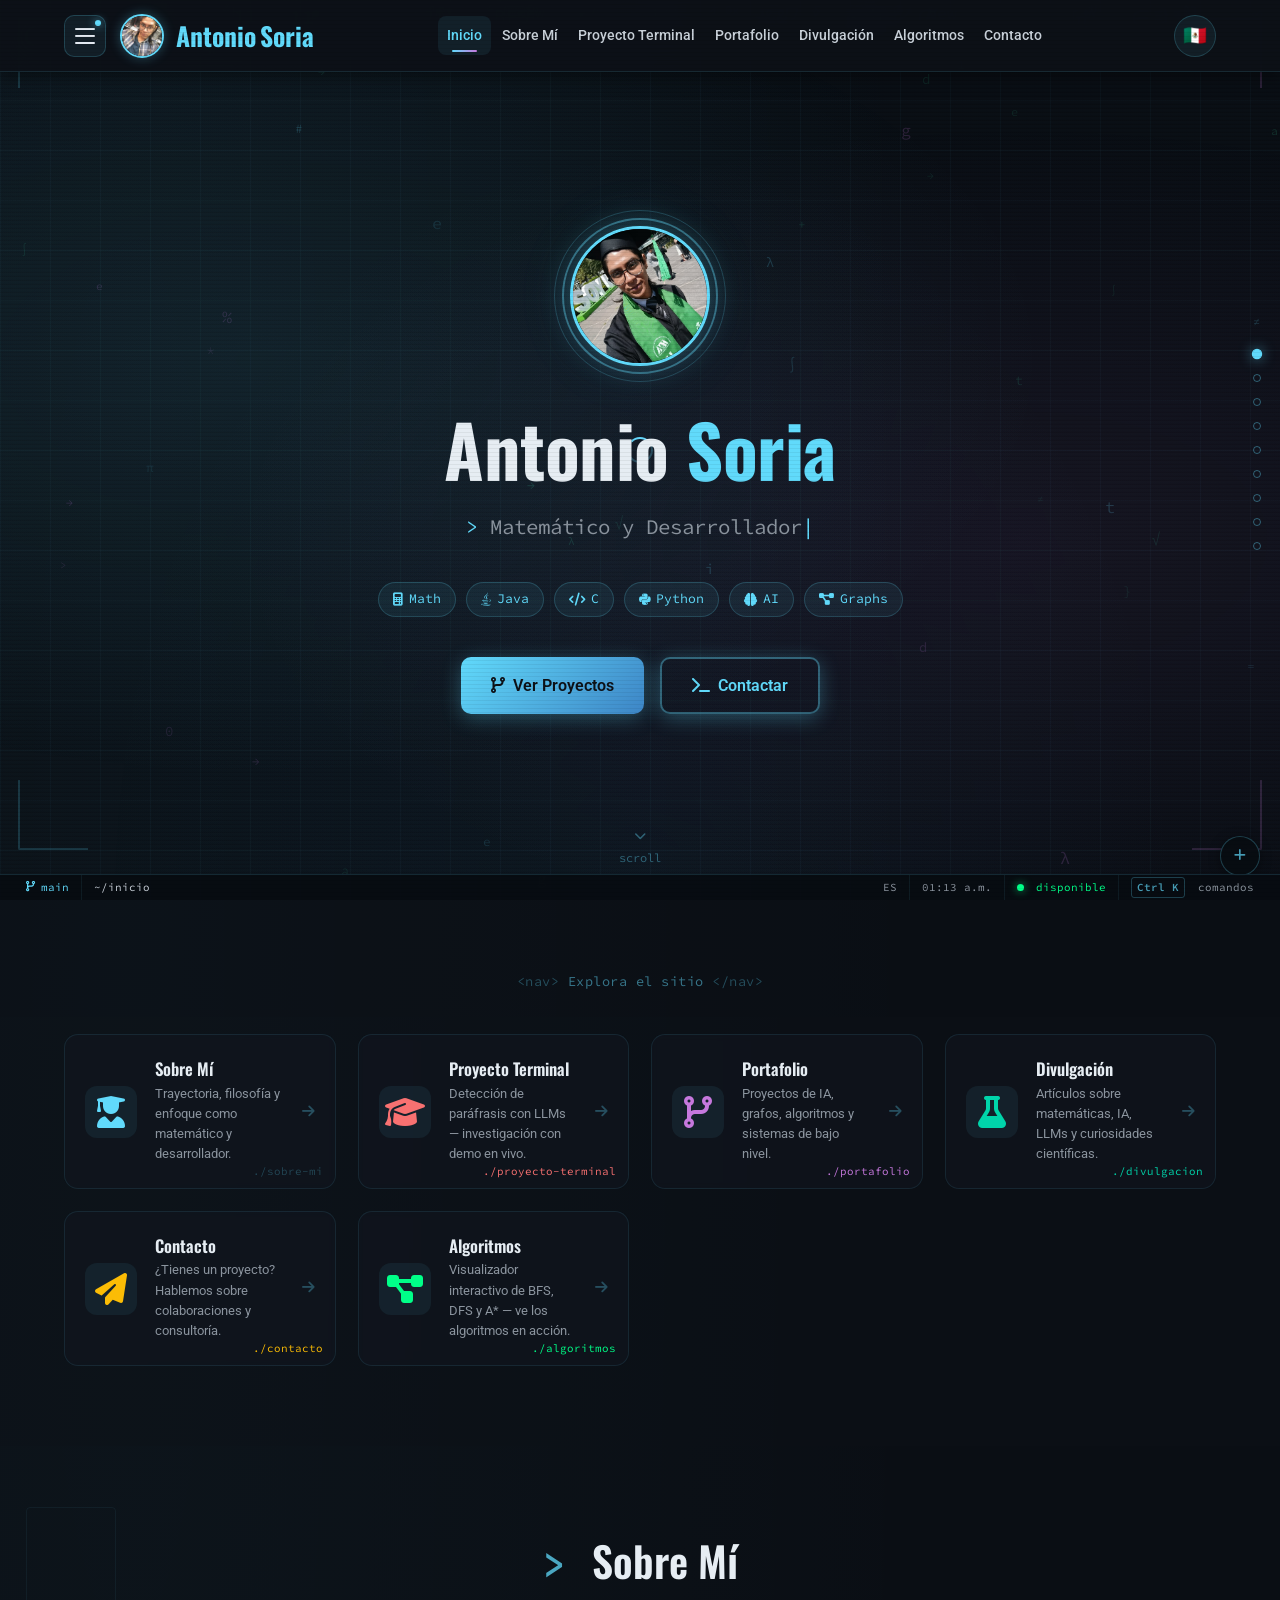
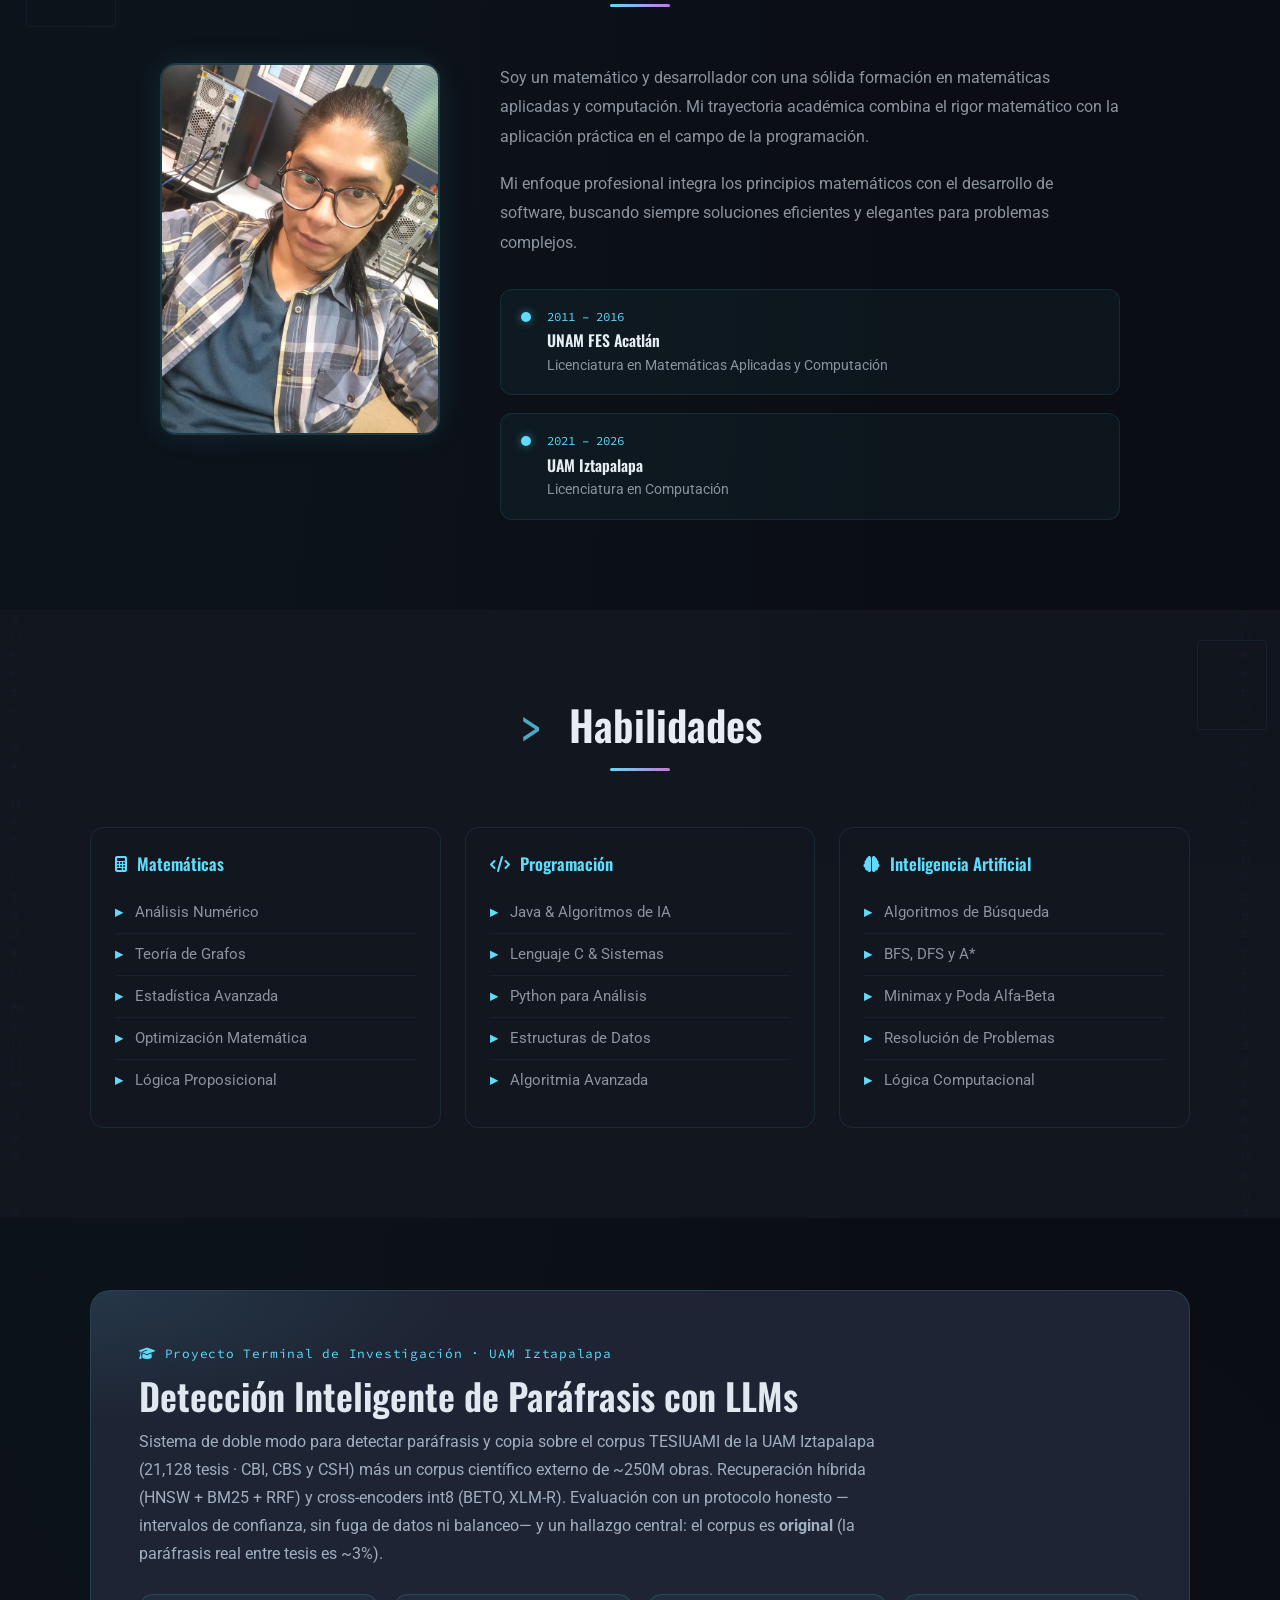
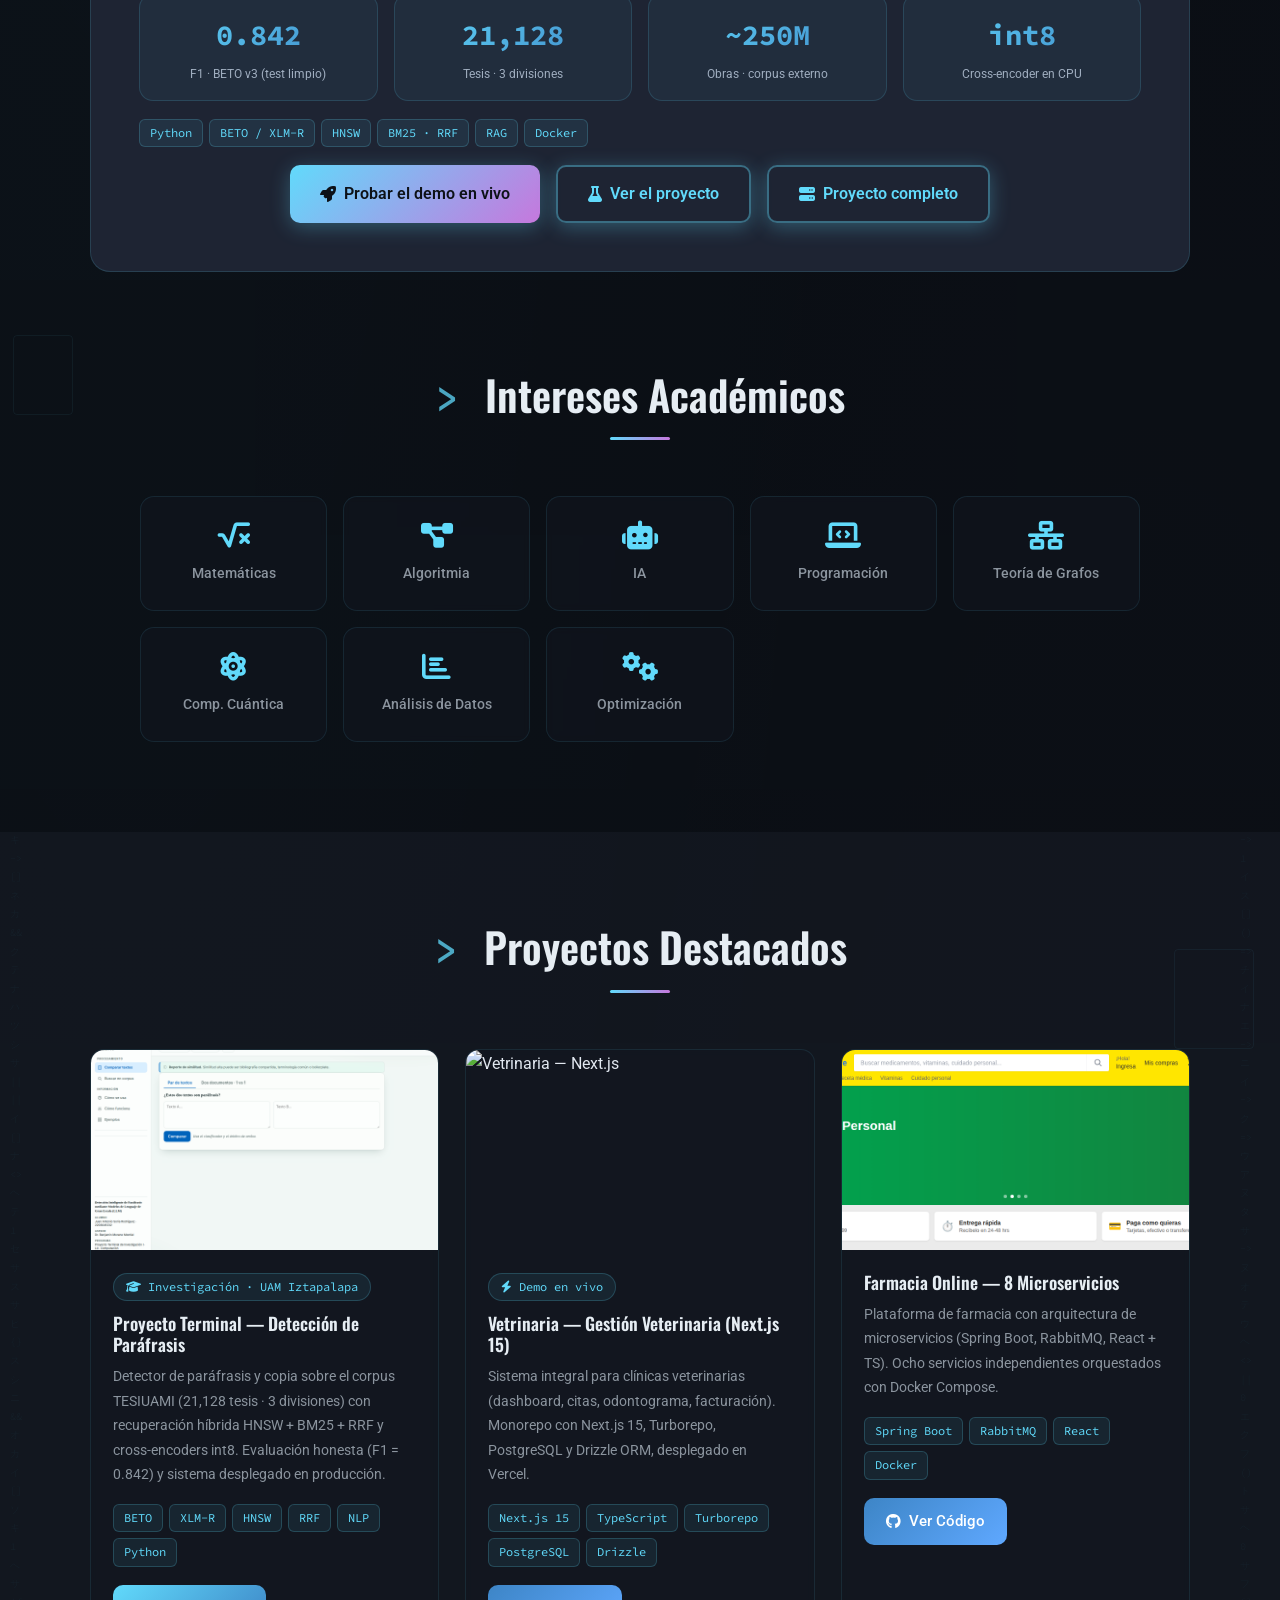
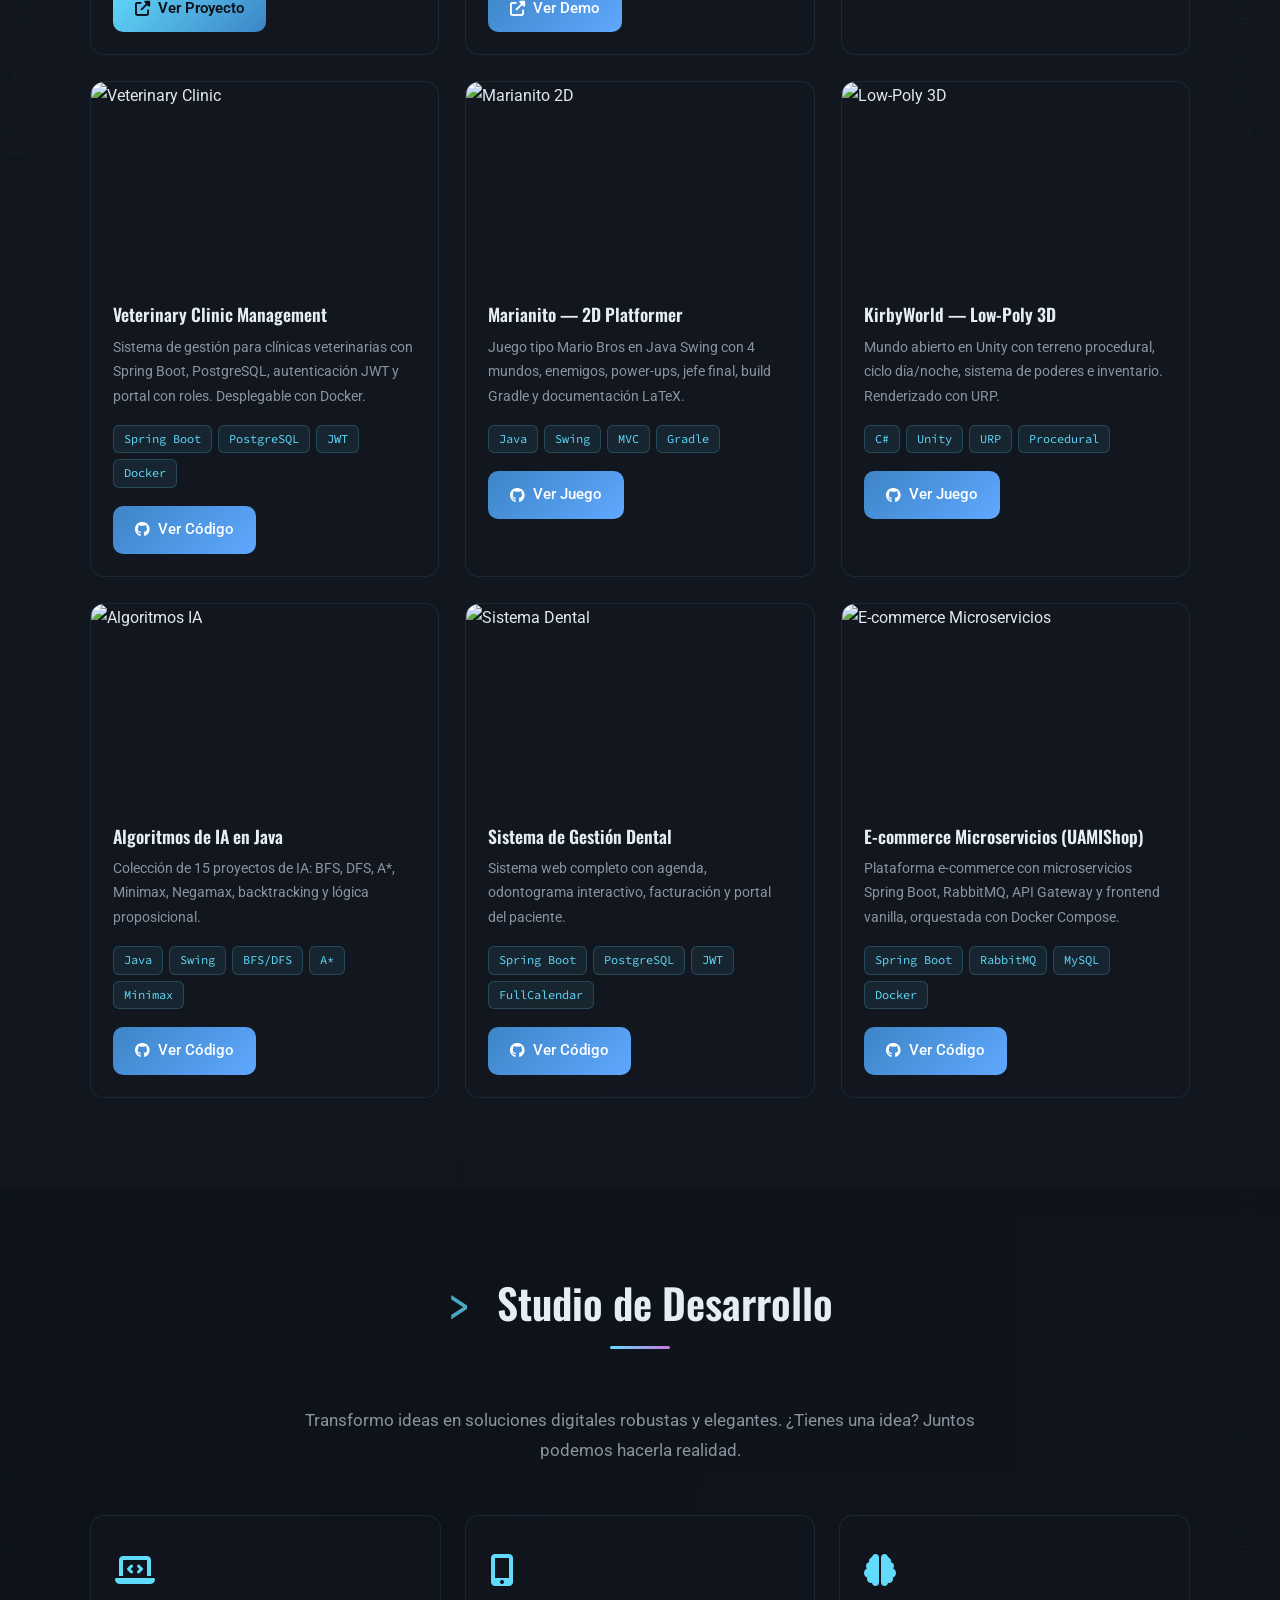
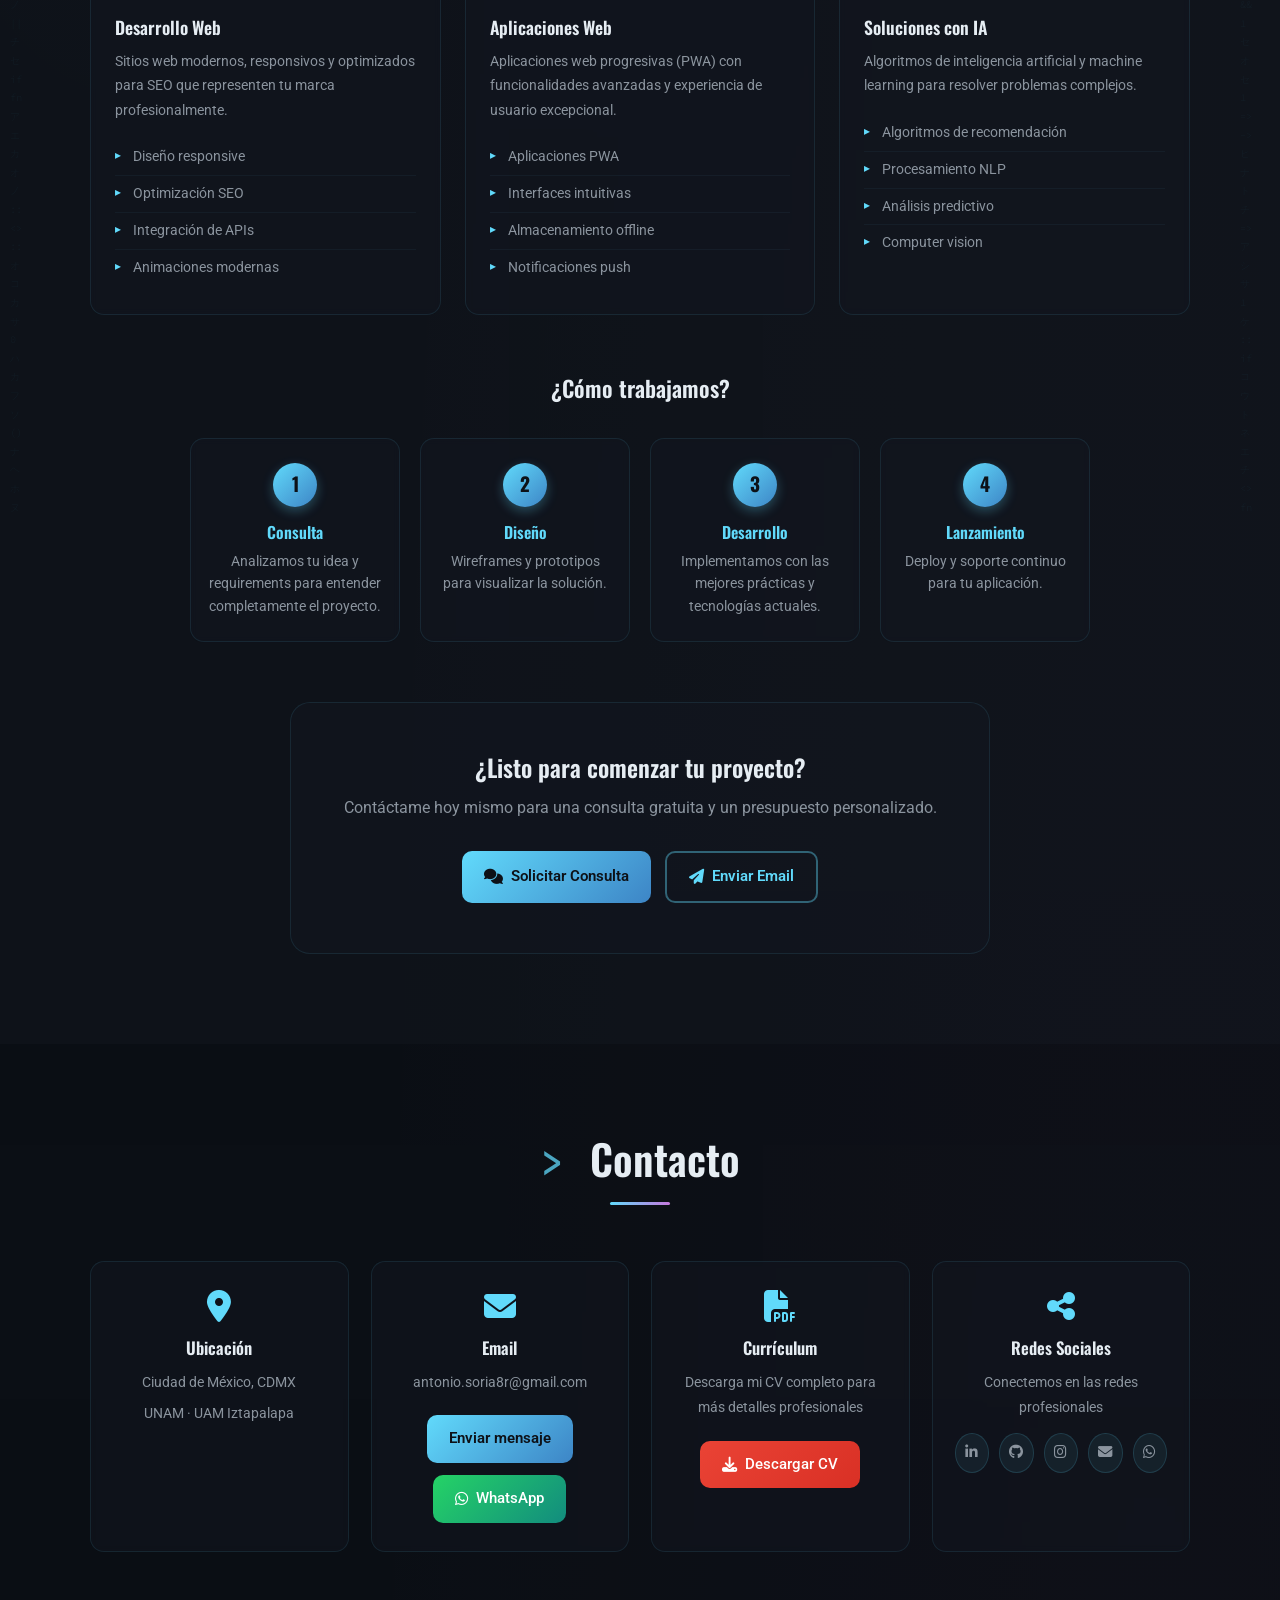
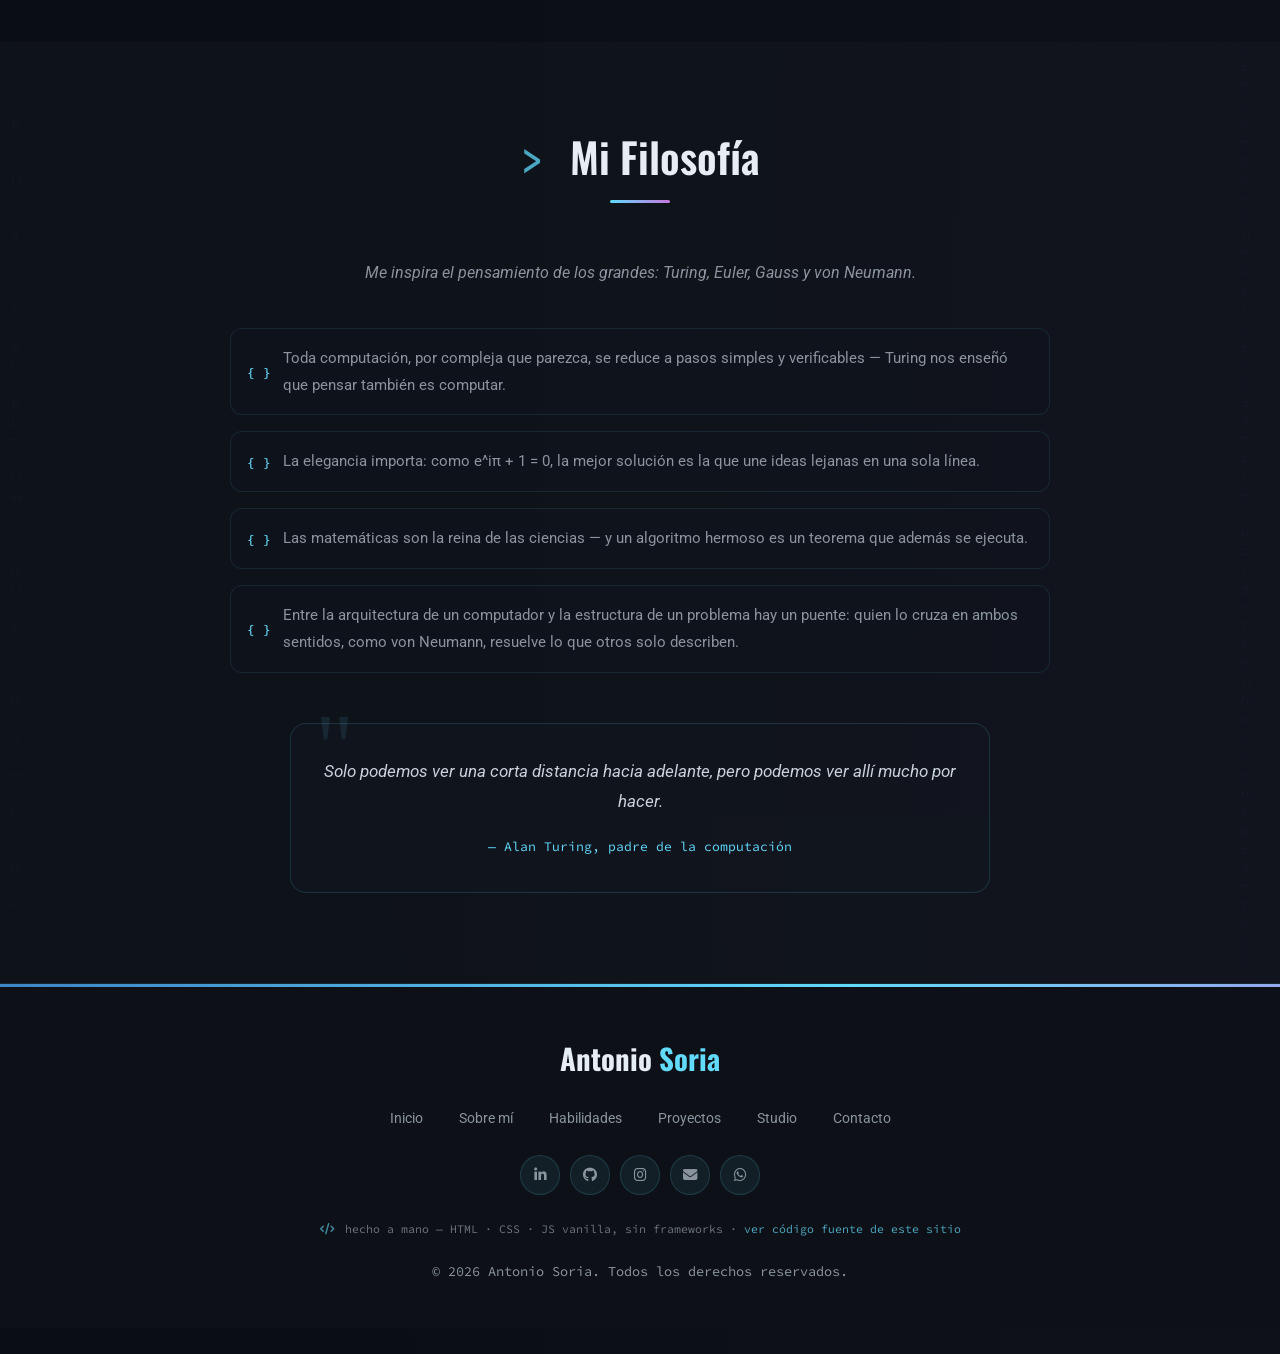
==== commit ff2c289b: "i18n(index, portafolio): traduccion EN de Featured Research, tarjetas nuevas y botones - index.html:" ====
--- a/index.html
+++ b/index.html
@@ -1868,27 +1868,27 @@
   <section class="featured-research" id="featured-research">
     <div class="container">
       <div class="fr-card fade-in">
-        <span class="fr-eyebrow"><i class="fas fa-graduation-cap"></i> Proyecto Terminal de Investigación · UAM Iztapalapa</span>
-        <h2 class="fr-title">Detección Inteligente de Paráfrasis con LLMs</h2>
-        <p class="fr-desc">Sistema de doble modo para detectar paráfrasis y copia sobre el corpus TESIUAMI de la UAM Iztapalapa (21,128 tesis · CBI, CBS y CSH) más un corpus científico externo de ~250M obras. Recuperación híbrida (HNSW + BM25 + RRF) y cross-encoders int8 (BETO, XLM-R). Evaluación con un protocolo honesto —intervalos de confianza, sin fuga de datos ni balanceo— y un hallazgo central: el corpus es <strong>original</strong> (la paráfrasis real entre tesis es ~3%).</p>
+        <span class="fr-eyebrow"><i class="fas fa-graduation-cap"></i> <span data-i18n="idx.fr.eyebrow">Proyecto Terminal de Investigación · UAM Iztapalapa</span></span>
+        <h2 class="fr-title" data-i18n="idx.fr.title">Detección Inteligente de Paráfrasis con LLMs</h2>
+        <p class="fr-desc" data-i18n-html="idx.fr.desc">Sistema de doble modo para detectar paráfrasis y copia sobre el corpus TESIUAMI de la UAM Iztapalapa (21,128 tesis · CBI, CBS y CSH) más un corpus científico externo de ~250M obras. Recuperación híbrida (HNSW + BM25 + RRF) y cross-encoders int8 (BETO, XLM-R). Evaluación con un protocolo honesto —intervalos de confianza, sin fuga de datos ni balanceo— y un hallazgo central: el corpus es <strong>original</strong> (la paráfrasis real entre tesis es ~3%).</p>
         <div class="fr-metrics">
-          <div class="fr-metric"><div class="v">0.842</div><div class="l">F1 · BETO v3 (test limpio)</div></div>
-          <div class="fr-metric"><div class="v">21,128</div><div class="l">Tesis · 3 divisiones</div></div>
-          <div class="fr-metric"><div class="v">~250M</div><div class="l">Obras · corpus externo</div></div>
-          <div class="fr-metric"><div class="v">int8</div><div class="l">Cross-encoder en CPU</div></div>
+          <div class="fr-metric"><div class="v">0.842</div><div class="l" data-i18n="idx.fr.m1">F1 · BETO v3 (test limpio)</div></div>
+          <div class="fr-metric"><div class="v">21,128</div><div class="l" data-i18n="idx.fr.m2">Tesis · 3 divisiones</div></div>
+          <div class="fr-metric"><div class="v">~250M</div><div class="l" data-i18n="idx.fr.m3">Obras · corpus externo</div></div>
+          <div class="fr-metric"><div class="v">int8</div><div class="l" data-i18n="idx.fr.m4">Cross-encoder en CPU</div></div>
         </div>
         <div class="project-tags fr-tags">
           <span class="project-tag">Python</span><span class="project-tag">BETO / XLM-R</span><span class="project-tag">HNSW</span><span class="project-tag">BM25 · RRF</span><span class="project-tag">RAG</span><span class="project-tag">Docker</span>
         </div>
         <div class="hero-cta">
           <a href="https://purpplealien-deteccion-parafrasis.hf.space/" class="btn" target="_blank" rel="noopener noreferrer" style="background:linear-gradient(135deg,#61dafb,#c678dd); color:#0d1117; font-weight:600;">
-            <i class="fas fa-rocket"></i> <span>Probar el demo en vivo</span>
+            <i class="fas fa-rocket"></i> <span data-i18n="idx.fr.btnDemo">Probar el demo en vivo</span>
           </a>
           <a href="proyecto-terminal.html" class="btn btn-outline">
-            <i class="fas fa-flask"></i> <span>Ver el proyecto</span>
+            <i class="fas fa-flask"></i> <span data-i18n="idx.fr.btnView">Ver el proyecto</span>
           </a>
           <a href="https://parafrasis-uami.duckdns.org/" class="btn btn-outline" target="_blank" rel="noopener noreferrer">
-            <i class="fas fa-server"></i> <span>Proyecto completo</span>
+            <i class="fas fa-server"></i> <span data-i18n="idx.fr.btnFull">Proyecto completo</span>
           </a>
         </div>
       </div>
@@ -1925,14 +1925,14 @@
                  alt="Detector de paráfrasis desplegado" loading="lazy">
           </div>
           <div class="project-content">
-            <span class="project-category" style="display:inline-block; padding:3px 12px; background:rgba(97,218,251,0.08); border:1px solid rgba(97,218,251,0.2); border-radius:20px; font-size:0.75rem; font-family:var(--font-mono); color:var(--neon); margin-bottom:12px;"><i class="fas fa-graduation-cap"></i> Investigación · UAM Iztapalapa</span>
-            <h3>Proyecto Terminal — Detección de Paráfrasis</h3>
-            <p>Detector de paráfrasis y copia sobre el corpus TESIUAMI (21,128 tesis · 3 divisiones) con recuperación híbrida HNSW + BM25 + RRF y cross-encoders int8. Evaluación honesta (F1 = 0.842) y sistema desplegado en producción.</p>
+            <span class="project-category" style="display:inline-block; padding:3px 12px; background:rgba(97,218,251,0.08); border:1px solid rgba(97,218,251,0.2); border-radius:20px; font-size:0.75rem; font-family:var(--font-mono); color:var(--neon); margin-bottom:12px;"><i class="fas fa-graduation-cap"></i> <span data-i18n="idx.pcard.cat">Investigación · UAM Iztapalapa</span></span>
+            <h3 data-i18n="idx.pcard.title">Proyecto Terminal — Detección de Paráfrasis</h3>
+            <p data-i18n="idx.pcard.desc">Detector de paráfrasis y copia sobre el corpus TESIUAMI (21,128 tesis · 3 divisiones) con recuperación híbrida HNSW + BM25 + RRF y cross-encoders int8. Evaluación honesta (F1 = 0.842) y sistema desplegado en producción.</p>
             <div class="project-tags">
               <span class="project-tag">BETO</span><span class="project-tag">XLM-R</span><span class="project-tag">HNSW</span><span class="project-tag">RRF</span><span class="project-tag">NLP</span><span class="project-tag">Python</span>
             </div>
             <a href="proyecto-terminal.html" class="btn" style="background:linear-gradient(135deg,#61dafb,#3d85c6); color:#0d1117; font-weight:600;">
-              <i class="fas fa-external-link-alt"></i> <span>Ver Proyecto</span>
+              <i class="fas fa-external-link-alt"></i> <span data-i18n="idx.pcard.btn">Ver Proyecto</span>
             </a>
           </div>
         </div>
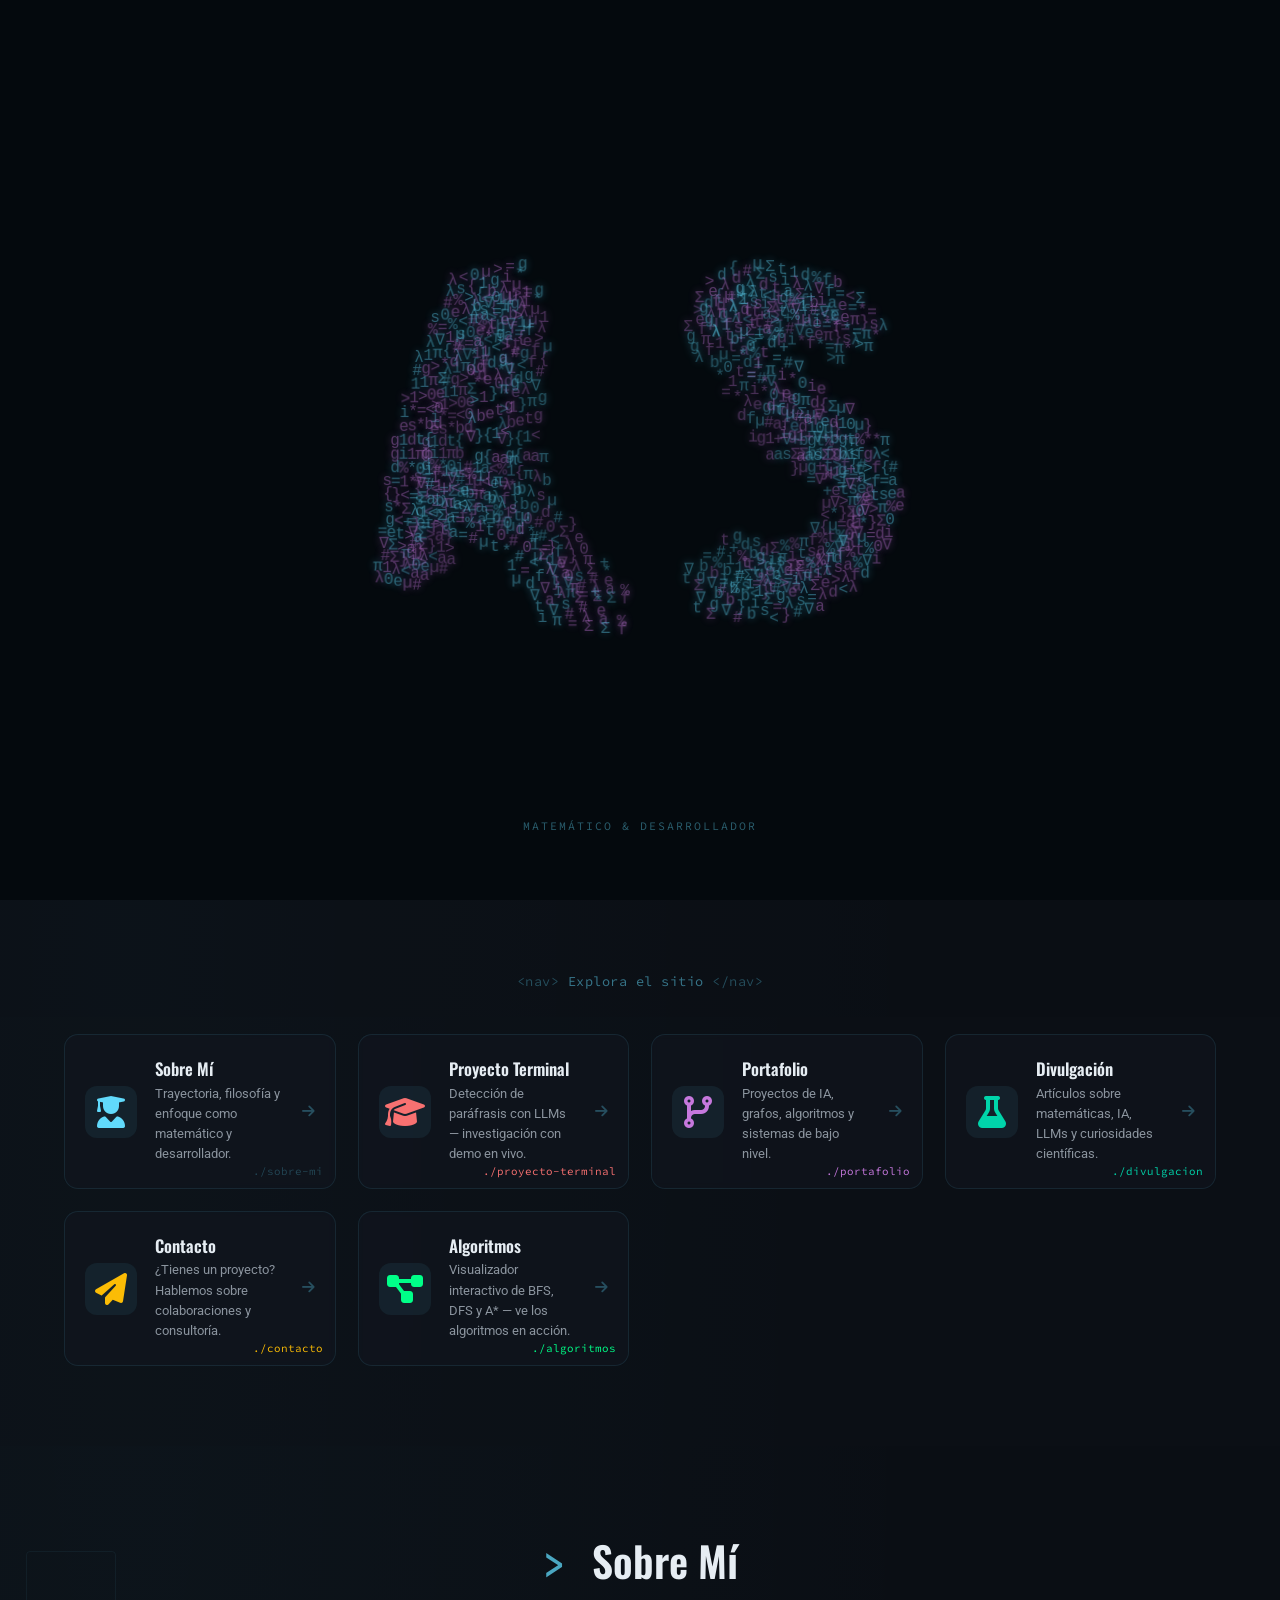
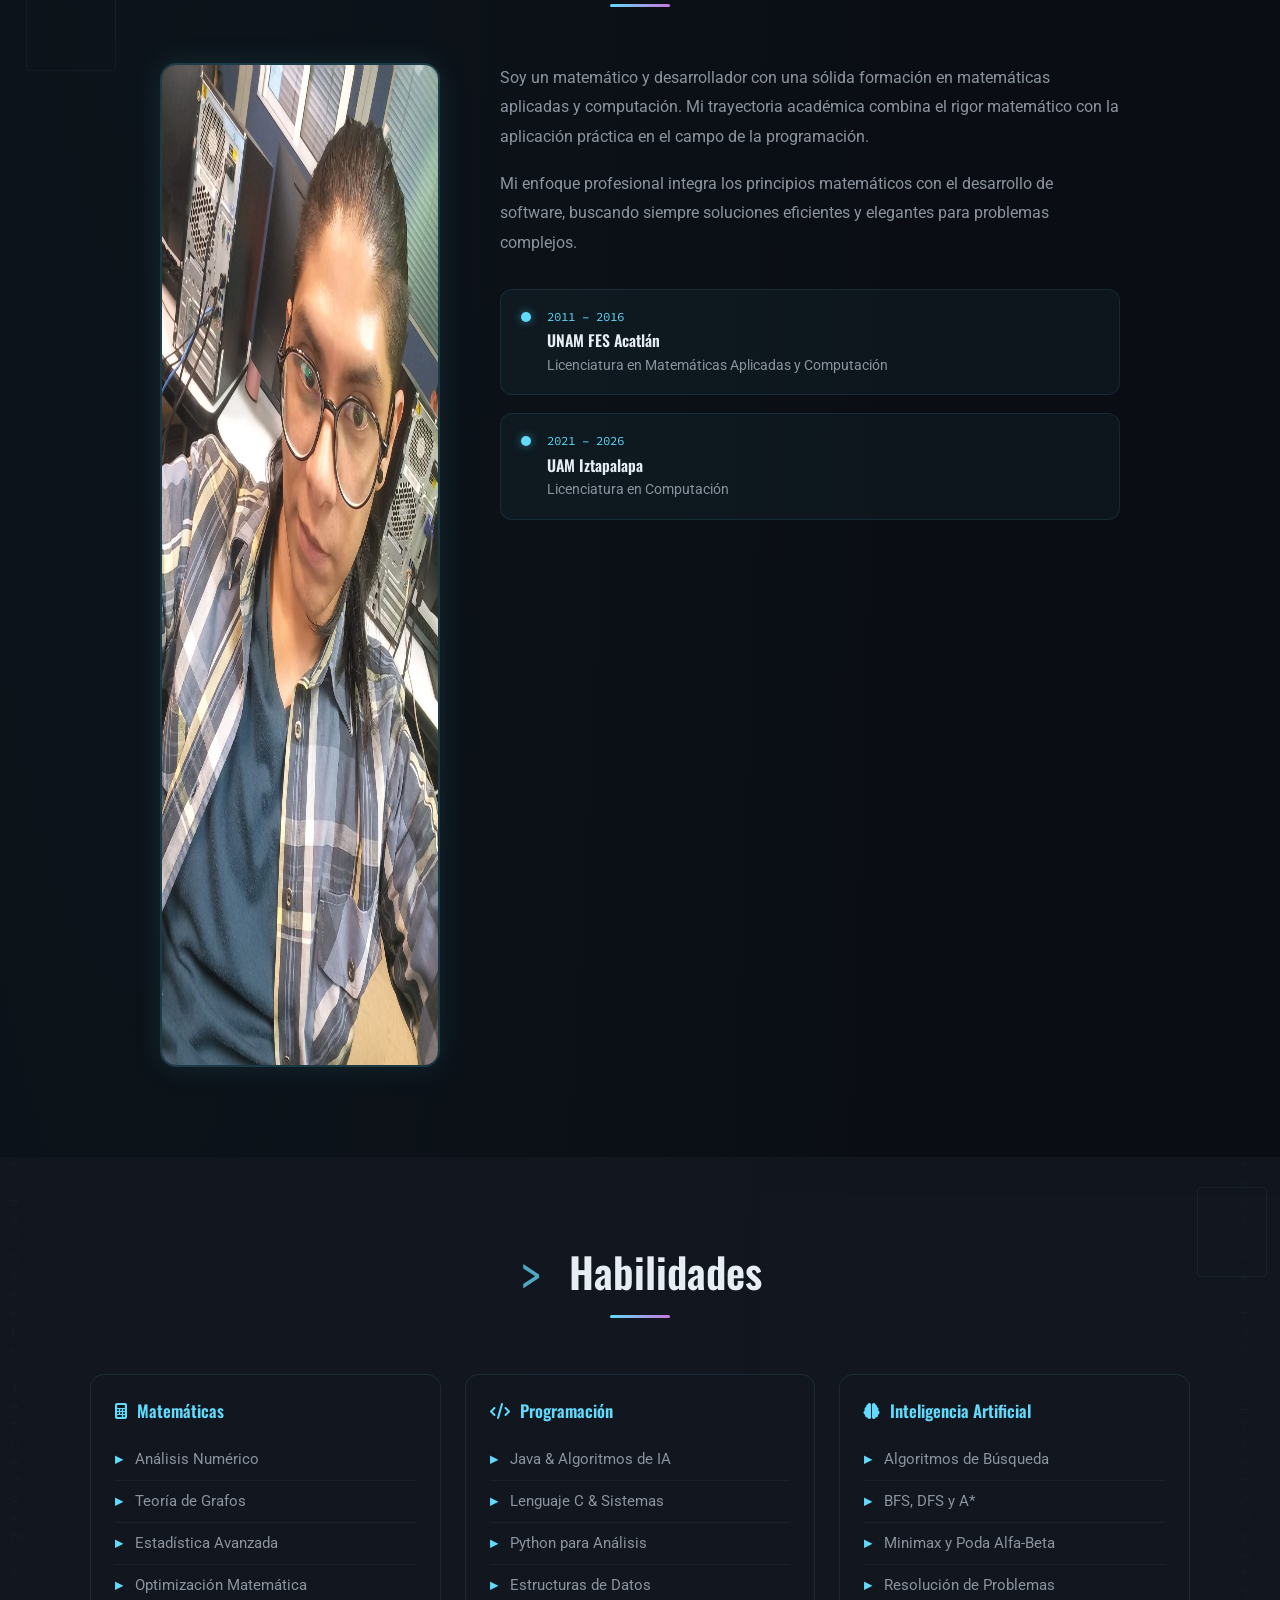
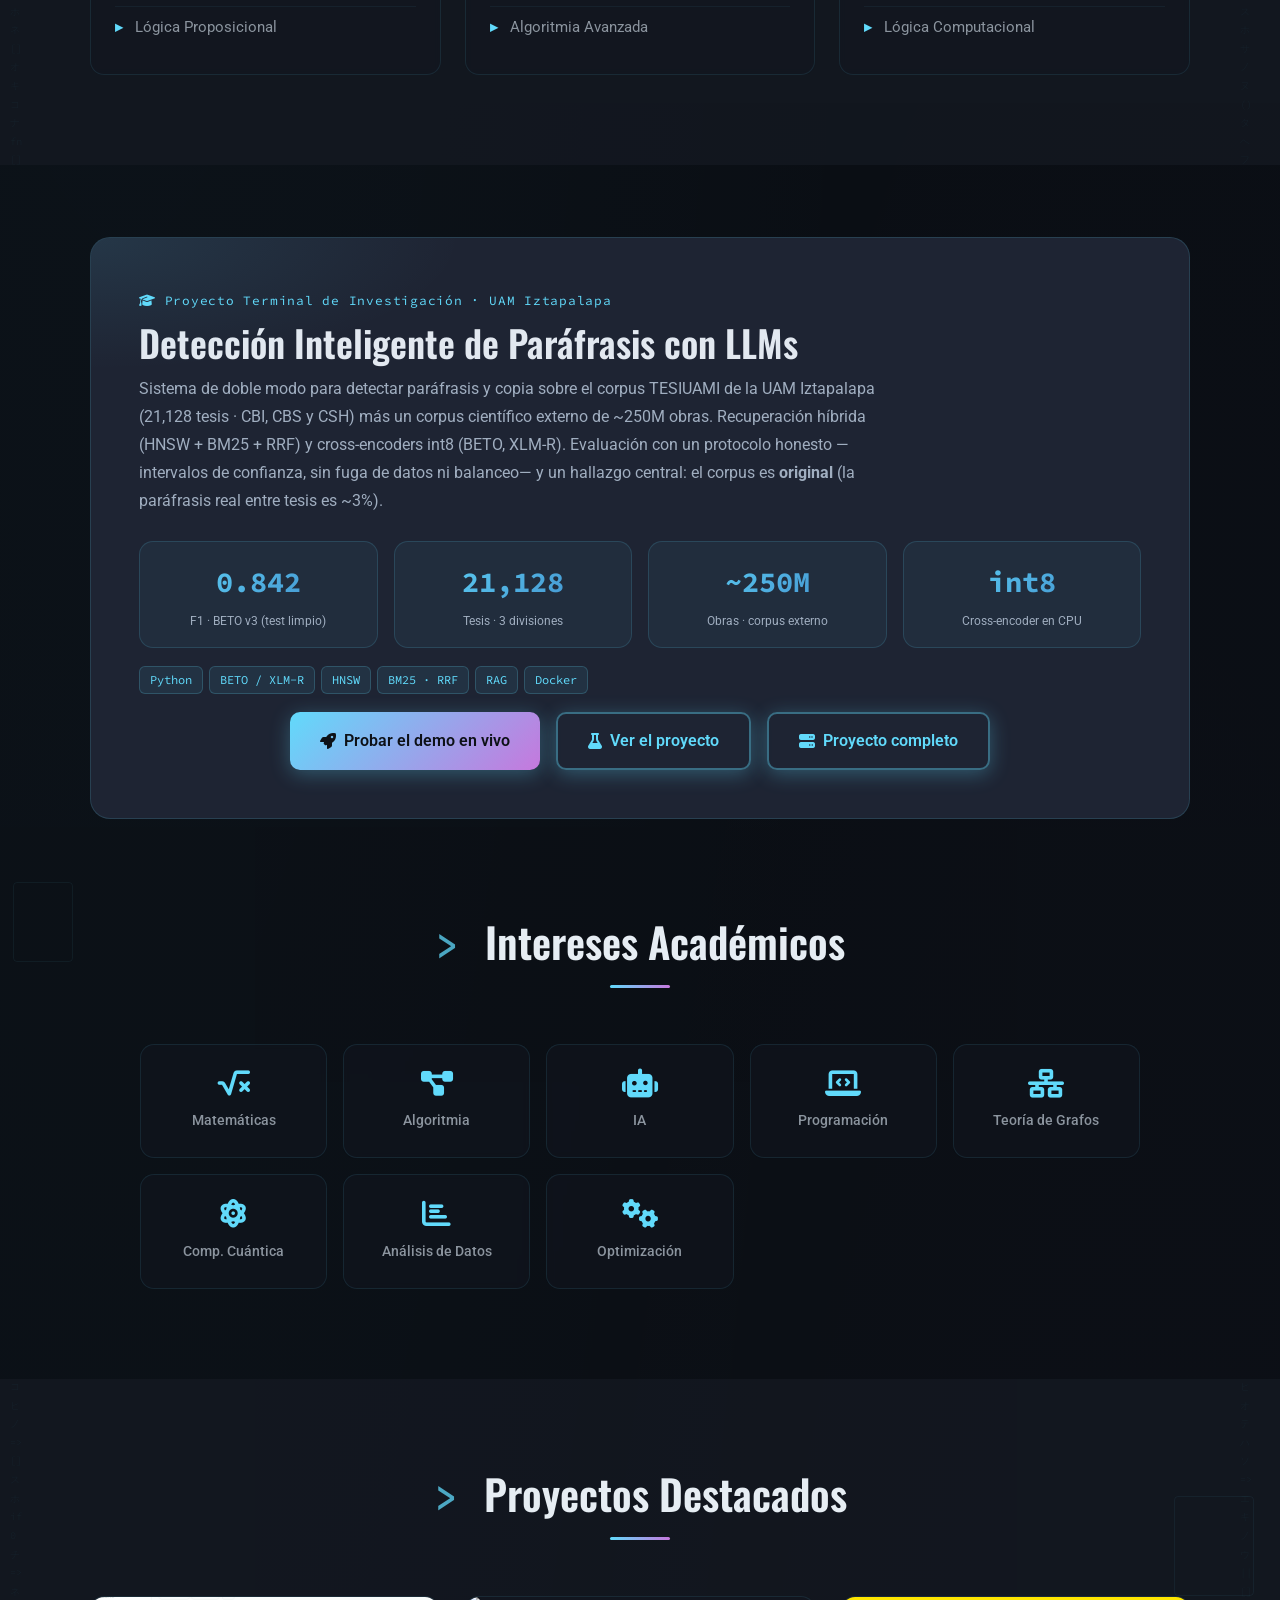
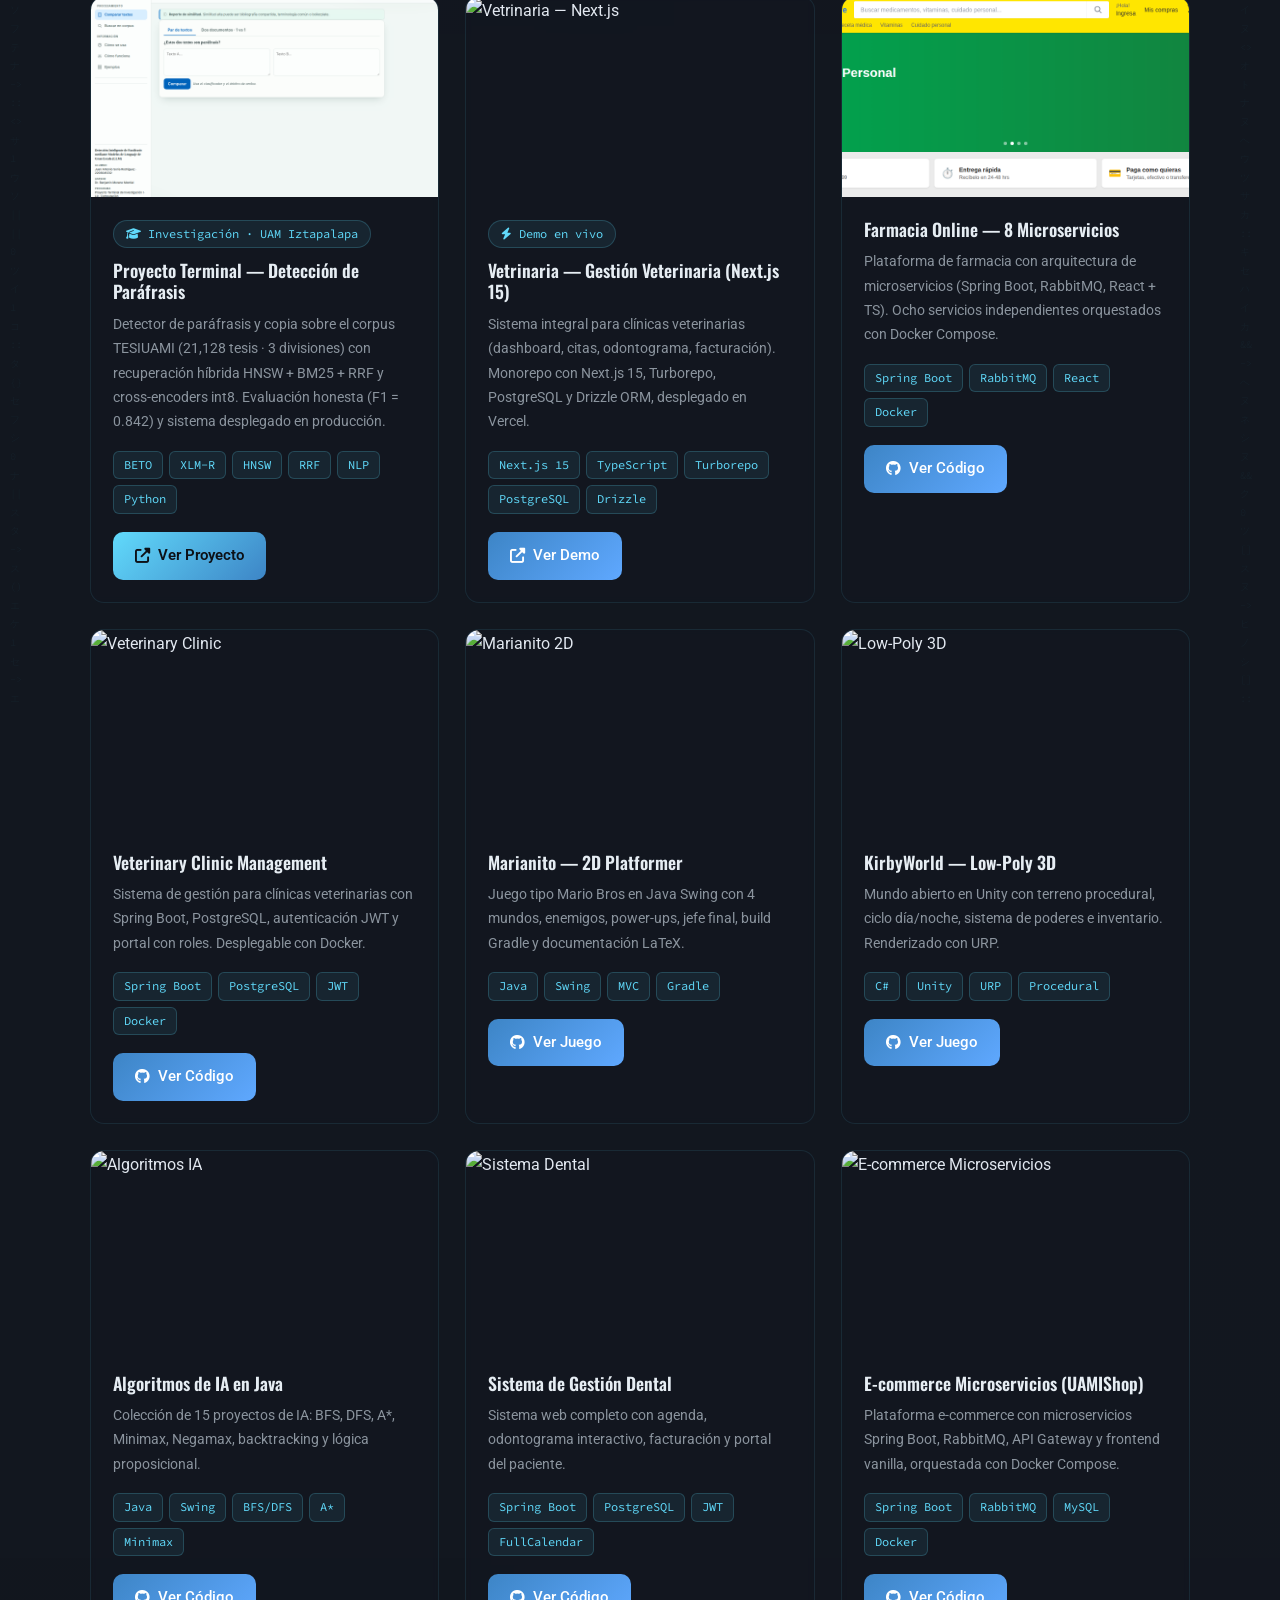
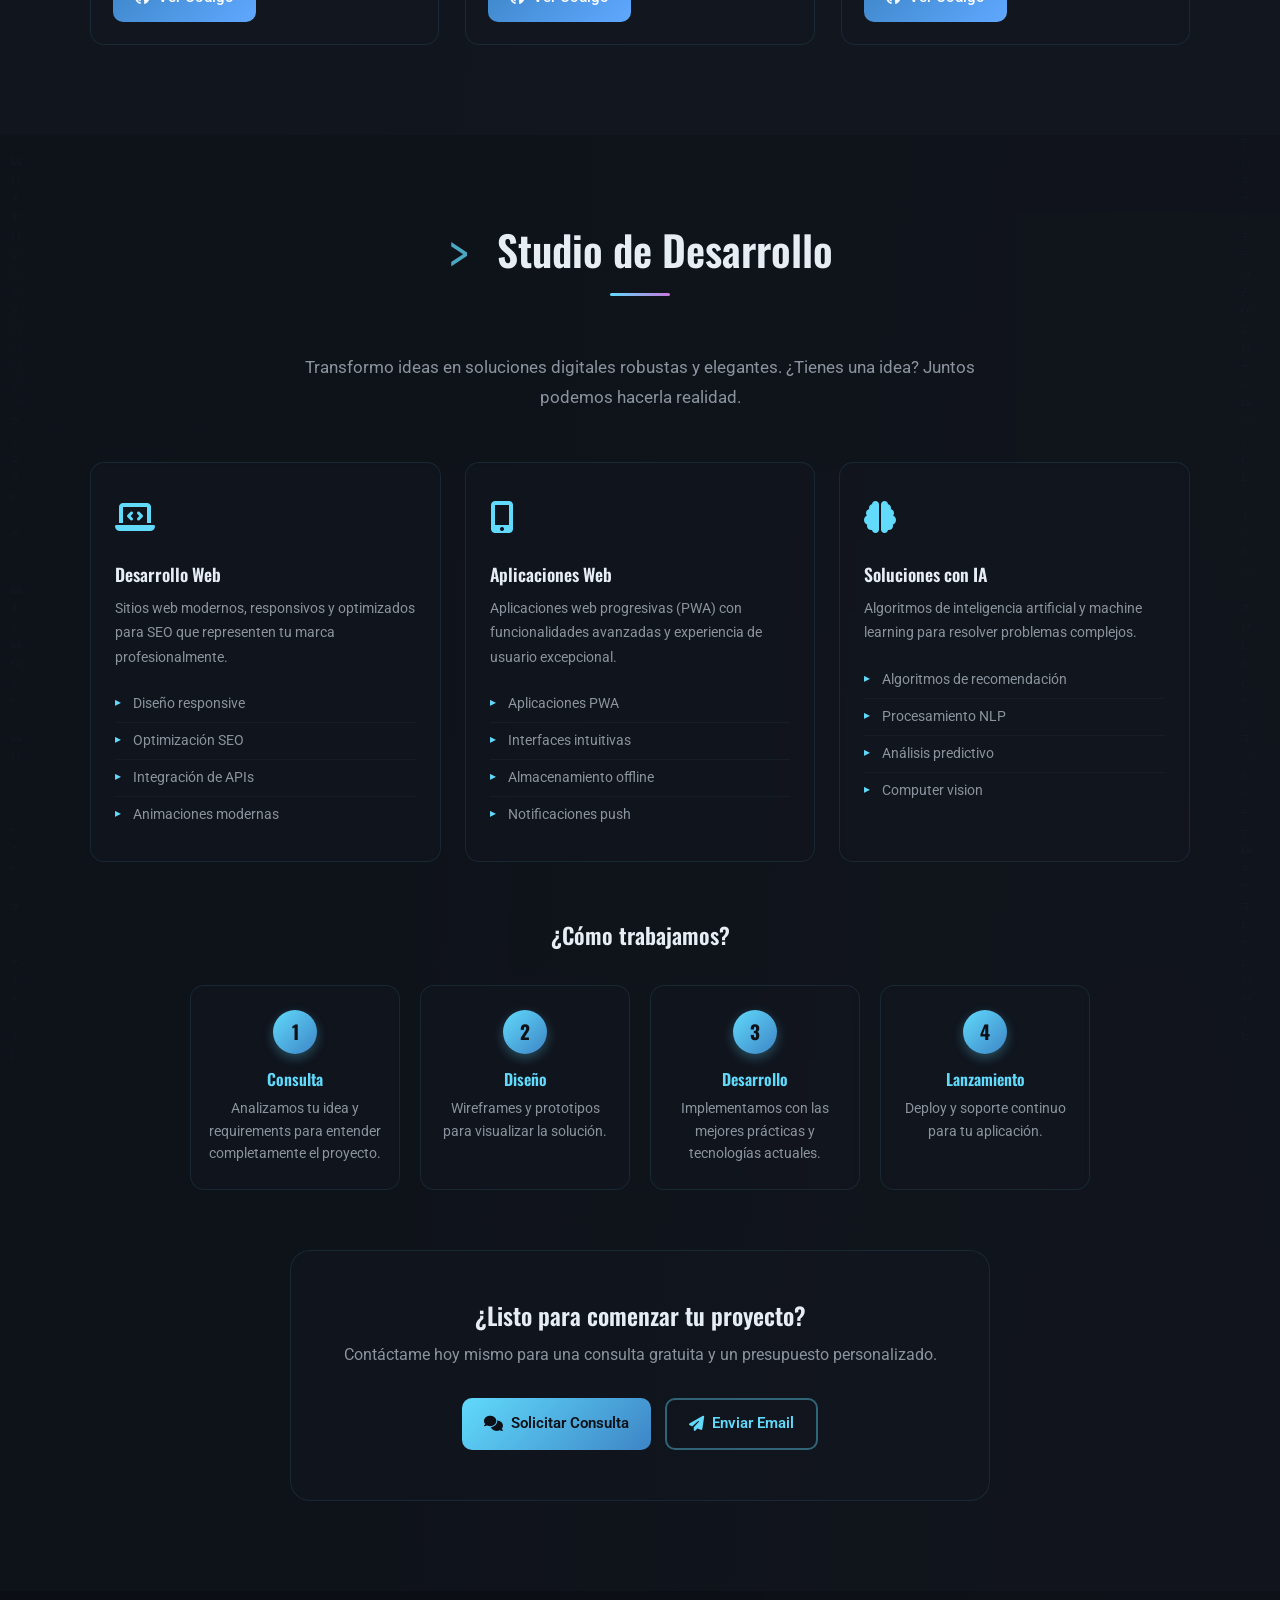
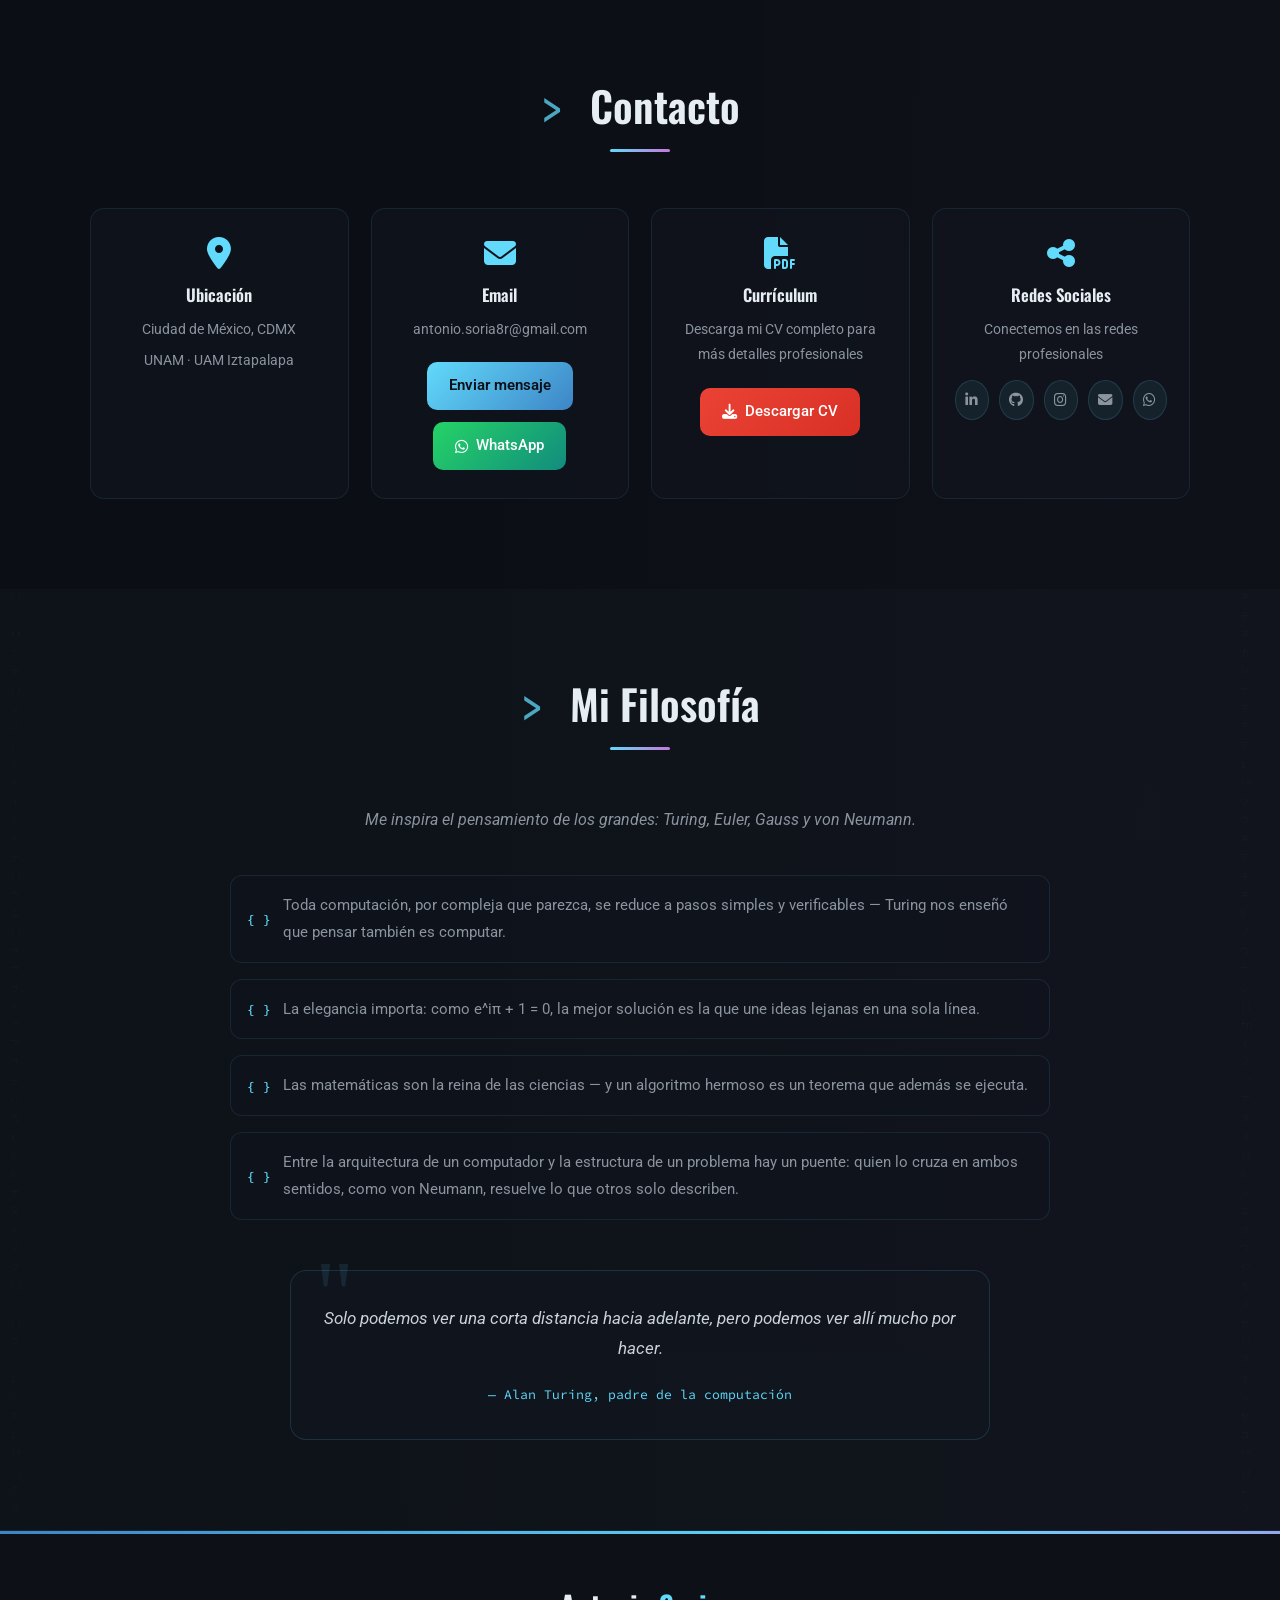
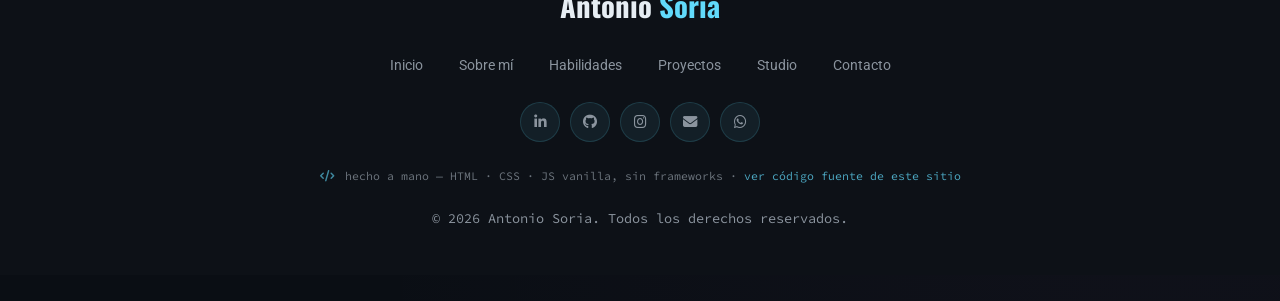
==== commit 7ab991dd: "perf(web): divide i18n por pagina, anade og:image y corrige foco de teclado Tesis: - doc/proyecto-te" ====
--- a/index.html
+++ b/index.html
@@ -18,6 +18,15 @@
   <meta property="og:title" content="Antonio Soria — Matemático y Programador">
   <meta property="og:description" content="Matemático y Programador especializado en algoritmia, IA y desarrollo de sistemas.">
   <meta property="og:locale" content="es_MX">
+  <meta property="og:image" content="https://purpplealien.github.io/images/og-cover.png">
+  <meta property="og:image:width" content="1200">
+  <meta property="og:image:height" content="630">
+  <meta property="og:image:alt" content="Antonio Soria — matematico y programador">
+  <meta property="og:site_name" content="Antonio Soria">
+  <meta name="twitter:card" content="summary_large_image">
+  <meta name="twitter:title" content="Antonio Soria — Matemático y Programador">
+  <meta name="twitter:description" content="Matemático y Programador especializado en algoritmia, IA y desarrollo de sistemas.">
+  <meta name="twitter:image" content="https://purpplealien.github.io/images/og-cover.png">
 
   <script type="application/ld+json">
   {"@context":"https://schema.org","@type":"Person","name":"Antonio Soria","jobTitle":"Matemático y Programador","alumniOf":[{"@type":"CollegeOrUniversity","name":"UNAM FES Acatlán"},{"@type":"CollegeOrUniversity","name":"UAM Iztapalapa"}],"url":"https://purpplealien.github.io","sameAs":["https://github.com/PurppleAlien","https://www.linkedin.com/in/antonio-sould/"]}
@@ -57,7 +66,8 @@
   <link rel="modulepreload" href="https://cdn.jsdelivr.net/npm/three@0.160.0/build/three.module.js" integrity="sha384-61S/Nu32S3E5+n+KpCOTb2eRYps6fVKm+9Gz1QBvSePFthb46f063Aa/qe/lykFZ" crossorigin="anonymous">
 
   <!-- Translations (load first) -->
-  <script src="js/translations.js"></script>
+  <script src="js/i18n/common.js" defer></script>
+  <script src="js/i18n/index.js" defer></script>
 
   <style>
     /* ================================================================
@@ -1596,6 +1606,7 @@
 
 </head>
 <body class="dark-mode">
+  <a class="skip-link" href="#contenido" data-i18n="nav.skip">Saltar al contenido</a>
 
   <!-- Fondo vivo de glifos: fijo, detrás de todo (js/glyph-flow.js) -->
   <canvas id="glyph-flow" aria-hidden="true"></canvas>
@@ -1630,7 +1641,7 @@
         </button>
         <a href="#home" class="logo">
           <div class="logo-image">
-            <img src="images/mifoto.jpg" alt="Antonio Soria" loading="lazy">
+            <img src="images/mifoto.jpg" width="750" height="1000" alt="Antonio Soria" loading="lazy">
           </div>
           <span class="logo-text">Antonio <span>Soria</span></span>
         </a>
@@ -1666,6 +1677,8 @@
   </nav>
 
 
+  <main id="contenido" tabindex="-1">
+
   <!-- ===== HERO ===== -->
   <section class="hero" id="home">
     <!-- Corner decorations -->
@@ -1679,7 +1692,7 @@
 
     <div class="hero-content">
       <div class="profile-ring fade-in">
-        <img src="images/pic01.jpg" alt="Antonio Soria" loading="eager">
+        <img src="images/pic01.jpg" width="750" height="1000" alt="Antonio Soria" loading="eager">
       </div>
 
       <h1 id="hero-title">Antonio <span class="name-accent">Soria</span></h1>
@@ -1795,7 +1808,7 @@
       <h2 class="section-title" data-i18n="idx.about.title">Sobre Mí</h2>
       <div class="about-content">
         <div class="profile-image fade-in">
-          <img src="images/mifoto.jpg" alt="Antonio Soria" loading="lazy">
+          <img src="images/mifoto.jpg" width="750" height="1000" alt="Antonio Soria" loading="lazy">
         </div>
         <div class="profile-text fade-in delay-1">
           <p data-i18n="idx.about.p1">Soy un matemático y desarrollador con una sólida formación en matemáticas aplicadas y computación. Mi trayectoria académica combina el rigor matemático con la aplicación práctica en el campo de la programación.</p>
@@ -1921,7 +1934,7 @@
 
         <div class="project-card fade-in">
           <div class="project-image">
-            <img src="images/proyecto-terminal/cap_sistema_escritorio.png"
+            <img src="images/proyecto-terminal/cap_sistema_escritorio.png" width="1440" height="1100"
                  alt="Detector de paráfrasis desplegado" loading="lazy">
           </div>
           <div class="project-content">
@@ -1939,7 +1952,7 @@
 
         <div class="project-card fade-in delay-1">
           <div class="project-image">
-            <img src="https://raw.githubusercontent.com/PurppleAlien/vetrinaria/main/documentacion%20tecnica/img/vet-dashboard.png"
+            <img src="https://raw.githubusercontent.com/PurppleAlien/vetrinaria/main/documentacion%20tecnica/img/vet-dashboard.png" width="1280" height="800"
                  alt="Vetrinaria — Next.js" loading="lazy">
           </div>
           <div class="project-content">
@@ -1957,7 +1970,7 @@
 
         <div class="project-card fade-in delay-2">
           <div class="project-image">
-            <img src="images/farmacia-sistema.png"
+            <img src="images/farmacia-sistema.png" width="1366" height="470"
                  alt="Farmacia Online" loading="lazy">
           </div>
           <div class="project-content">
@@ -1974,7 +1987,7 @@
 
         <div class="project-card fade-in delay-2">
           <div class="project-image">
-            <img src="https://raw.githubusercontent.com/PurppleAlien/veterinary-clinic-management-system/main/docs/images/04-clientes.png"
+            <img src="https://raw.githubusercontent.com/PurppleAlien/veterinary-clinic-management-system/main/docs/images/04-clientes.png" width="1440" height="900"
                  alt="Veterinary Clinic" loading="lazy">
           </div>
           <div class="project-content">
@@ -1991,7 +2004,7 @@
 
         <div class="project-card fade-in">
           <div class="project-image">
-            <img src="https://raw.githubusercontent.com/PurppleAlien/marianito-2d-platformer/main/documentacion/captura_mundo_castillo_browser.png"
+            <img src="https://raw.githubusercontent.com/PurppleAlien/marianito-2d-platformer/main/documentacion/captura_mundo_castillo_browser.png" width="1328" height="617"
                  alt="Marianito 2D" loading="lazy">
           </div>
           <div class="project-content">
@@ -2008,7 +2021,7 @@
 
         <div class="project-card fade-in delay-1">
           <div class="project-image">
-            <img src="https://raw.githubusercontent.com/PurppleAlien/low-poly_3D_game/main/Documentacion/dia.png"
+            <img src="https://raw.githubusercontent.com/PurppleAlien/low-poly_3D_game/main/Documentacion/dia.png" width="2753" height="1796"
                  alt="Low-Poly 3D" loading="lazy">
           </div>
           <div class="project-content">
@@ -2025,7 +2038,7 @@
 
         <div class="project-card fade-in delay-2">
           <div class="project-image">
-            <img src="https://raw.githubusercontent.com/PurppleAlien/Inteligencia-Artificial/main/Problema_de_Rutas_Algoritmos_BFS_UCS_A%2A_vercion_2/Assets/img/BFS_PozaRica_a_Huatulco.png"
+            <img src="https://raw.githubusercontent.com/PurppleAlien/Inteligencia-Artificial/main/Problema_de_Rutas_Algoritmos_BFS_UCS_A%2A_vercion_2/Assets/img/BFS_PozaRica_a_Huatulco.png" width="1099" height="746"
                  alt="Algoritmos IA" loading="lazy">
           </div>
           <div class="project-content">
@@ -2042,7 +2055,7 @@
 
         <div class="project-card fade-in">
           <div class="project-image">
-            <img src="https://raw.githubusercontent.com/PurppleAlien/dental-clinic-management-system/main/docs/odontograma2.png"
+            <img src="https://raw.githubusercontent.com/PurppleAlien/dental-clinic-management-system/main/docs/odontograma2.png" width="1914" height="1132"
                  alt="Sistema Dental" loading="lazy">
           </div>
           <div class="project-content">
@@ -2059,7 +2072,7 @@
 
         <div class="project-card fade-in delay-1">
           <div class="project-image">
-            <img src="https://raw.githubusercontent.com/PurppleAlien/ecommerce-microservicios-architecture/main/doc/pagina_carrito.png"
+            <img src="https://raw.githubusercontent.com/PurppleAlien/ecommerce-microservicios-architecture/main/doc/pagina_carrito.png" width="1919" height="1116"
                  alt="E-commerce Microservicios" loading="lazy">
           </div>
           <div class="project-content">
@@ -2229,6 +2242,8 @@
       </div>
     </div>
   </section>
+
+  </main>
 
   <!-- ===== FOOTER ===== -->
   <footer>
--- a/assets/css/shared.css
+++ b/assets/css/shared.css
@@ -28,6 +28,9 @@
   --radius-lg: 20px;
   --transition: all 0.3s cubic-bezier(0.4, 0, 0.2, 1);
   --header-h: 72px;
+  --focus-ring: #61dafb;
+  --focus-ring-w: 3px;
+  --focus-ring-offset: 3px;
   --font-mono: 'Source Code Pro', 'Fira Code', monospace;
   --font-sans: 'Roboto', sans-serif;
   --font-display: 'Oswald', sans-serif;
@@ -1675,3 +1678,68 @@
   .section-title { font-size: 1.55rem; }
 }
 
+
+
+/* ============================================================
+   FOCO VISIBLE — accesibilidad de teclado
+   Un único anillo para todo el sitio. Se usa :focus-visible para que
+   aparezca al tabular y no al hacer clic con el ratón.
+============================================================ */
+a:focus-visible,
+button:focus-visible,
+input:focus-visible,
+select:focus-visible,
+textarea:focus-visible,
+summary:focus-visible,
+[tabindex]:focus-visible {
+  outline: var(--focus-ring-w) solid var(--focus-ring);
+  outline-offset: var(--focus-ring-offset);
+  border-radius: 4px;
+}
+
+/* Los controles con la apariencia nativa reseteada (range, select, inputs
+   de la terminal y del formulario) llevan `outline: none`; se les devuelve
+   el anillo de forma explícita para que sigan siendo alcanzables a ciegas. */
+.genart-bar input[type="range"]:focus-visible,
+.genart-bar select:focus-visible,
+.cf-input:focus-visible,
+#term-input:focus-visible,
+#speed-slider:focus-visible {
+  outline: var(--focus-ring-w) solid var(--focus-ring);
+  outline-offset: var(--focus-ring-offset);
+}
+
+/* Navegadores sin :focus-visible: se conserva el foco clásico. */
+@supports not selector(:focus-visible) {
+  a:focus, button:focus, input:focus,
+  select:focus, textarea:focus, [tabindex]:focus {
+    outline: var(--focus-ring-w) solid var(--focus-ring);
+    outline-offset: var(--focus-ring-offset);
+  }
+}
+
+/* ============================================================
+   SKIP LINK — primer tabulador de cada página
+============================================================ */
+.skip-link {
+  /* fixed, no absolute: con absolute el enlace se desplaza con el documento y
+     no llega a verse cuando se tabula con la página ya scrolleada. */
+  position: fixed;
+  left: 8px;
+  top: -100px;
+  z-index: 10000;
+  padding: 12px 20px;
+  background: var(--focus-ring);
+  color: #0d1117;
+  font-family: var(--font-mono);
+  font-size: 0.85rem;
+  font-weight: 600;
+  border-radius: 0 0 8px 8px;
+  text-decoration: none;
+  transition: top 0.18s ease;
+}
+.skip-link:focus {
+  top: 0;
+}
+
+main[tabindex="-1"]:focus { outline: none; }
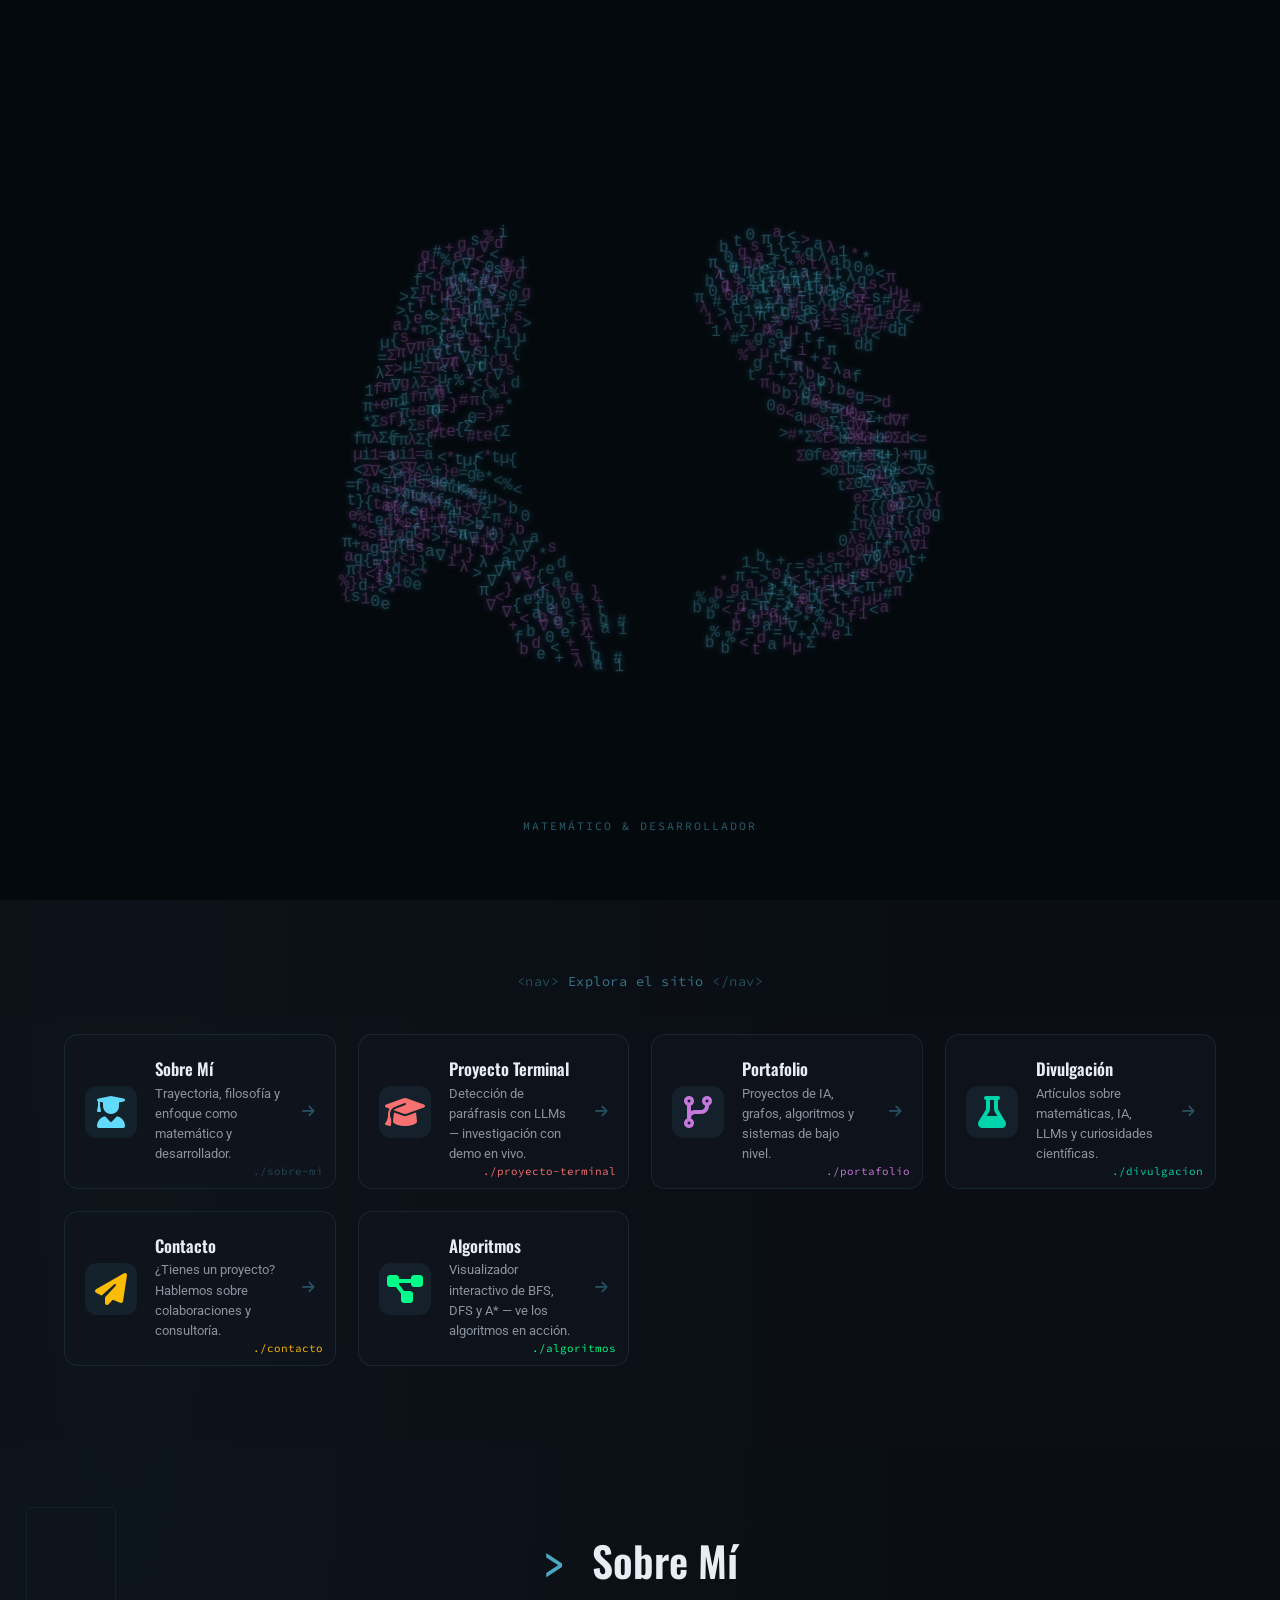
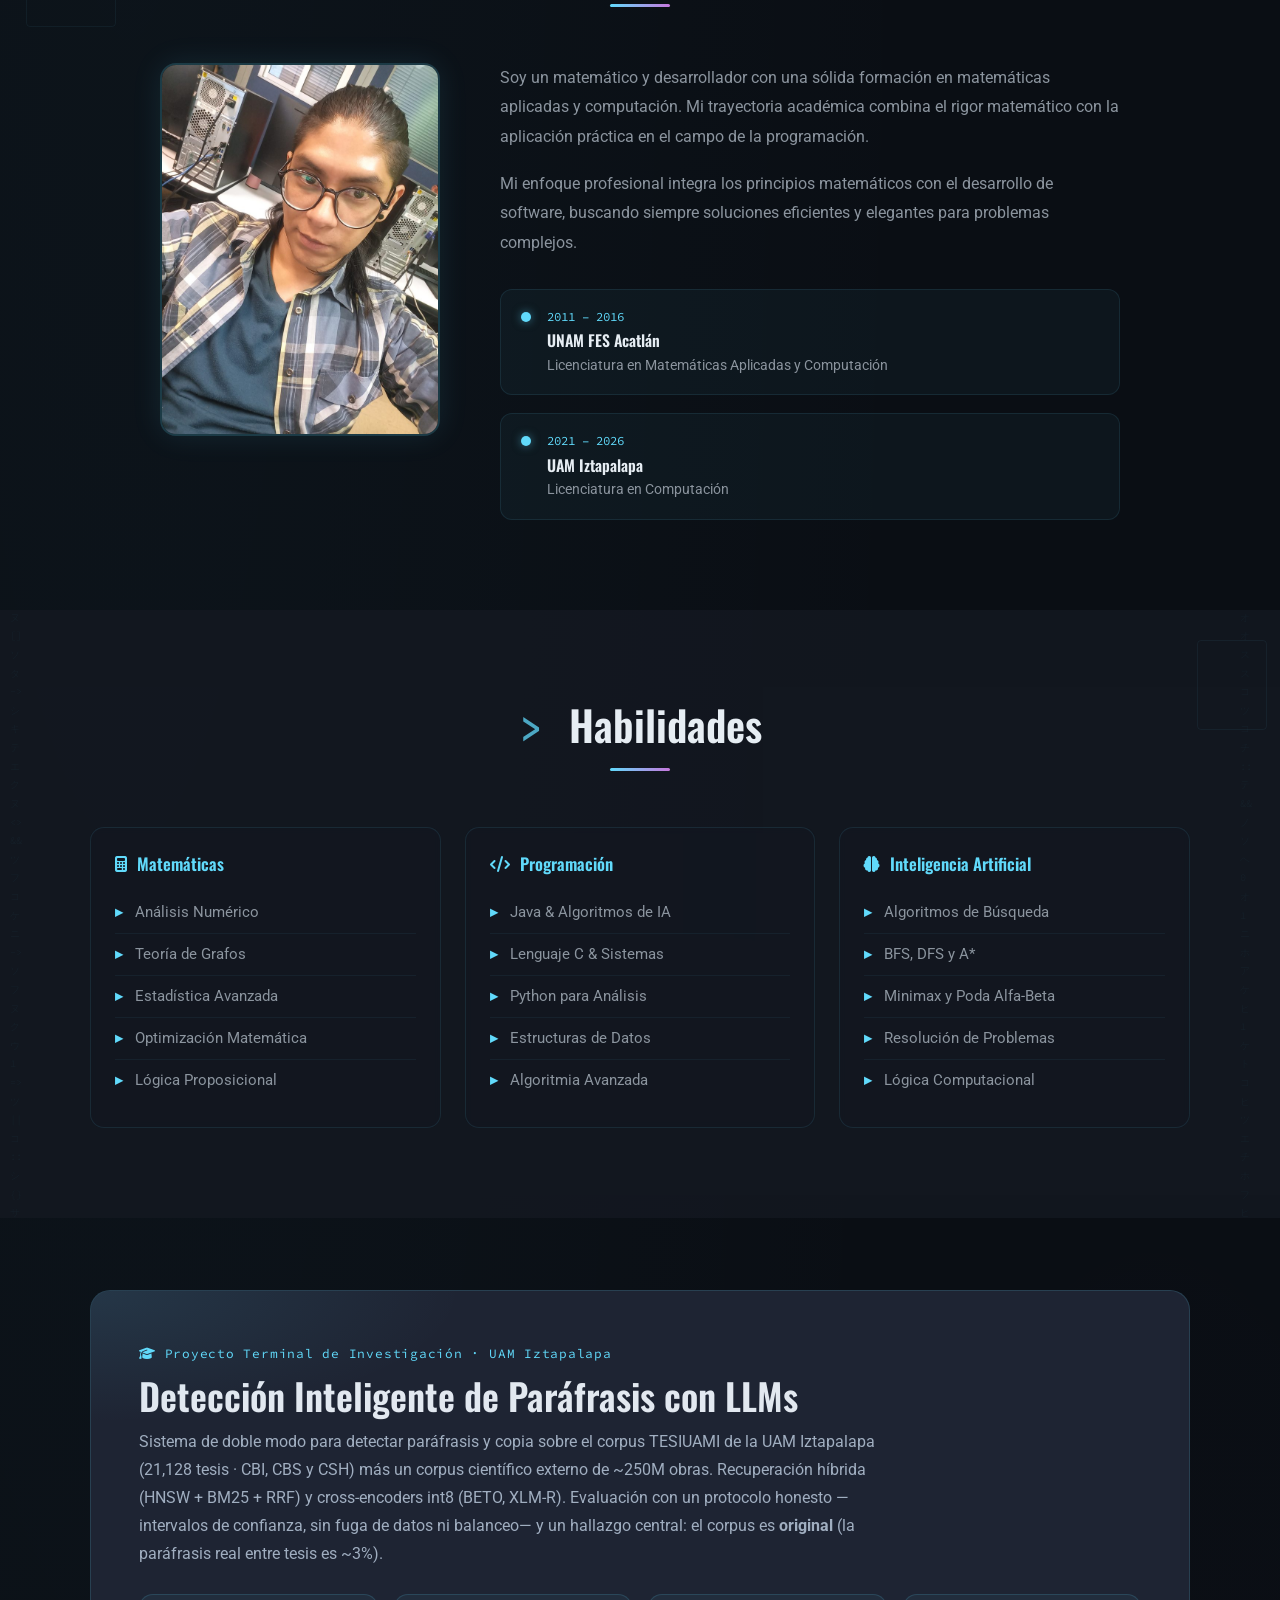
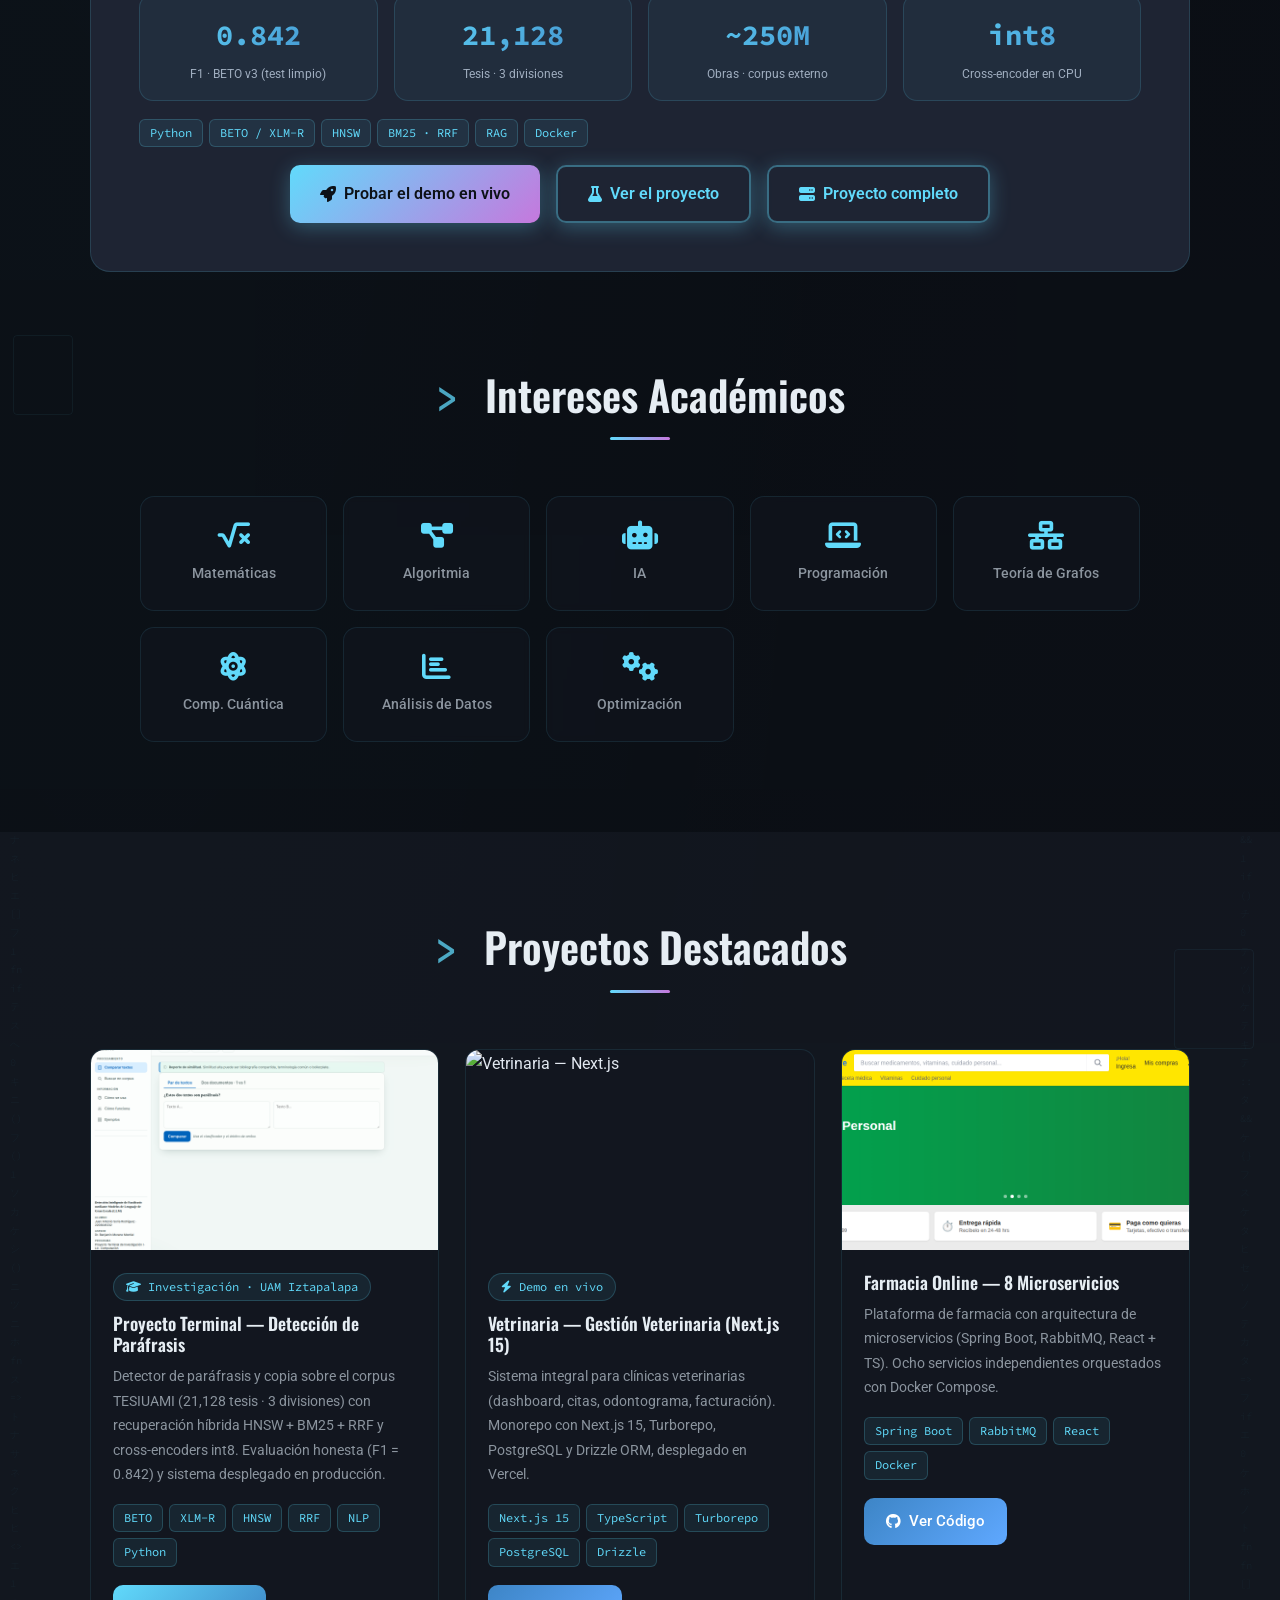
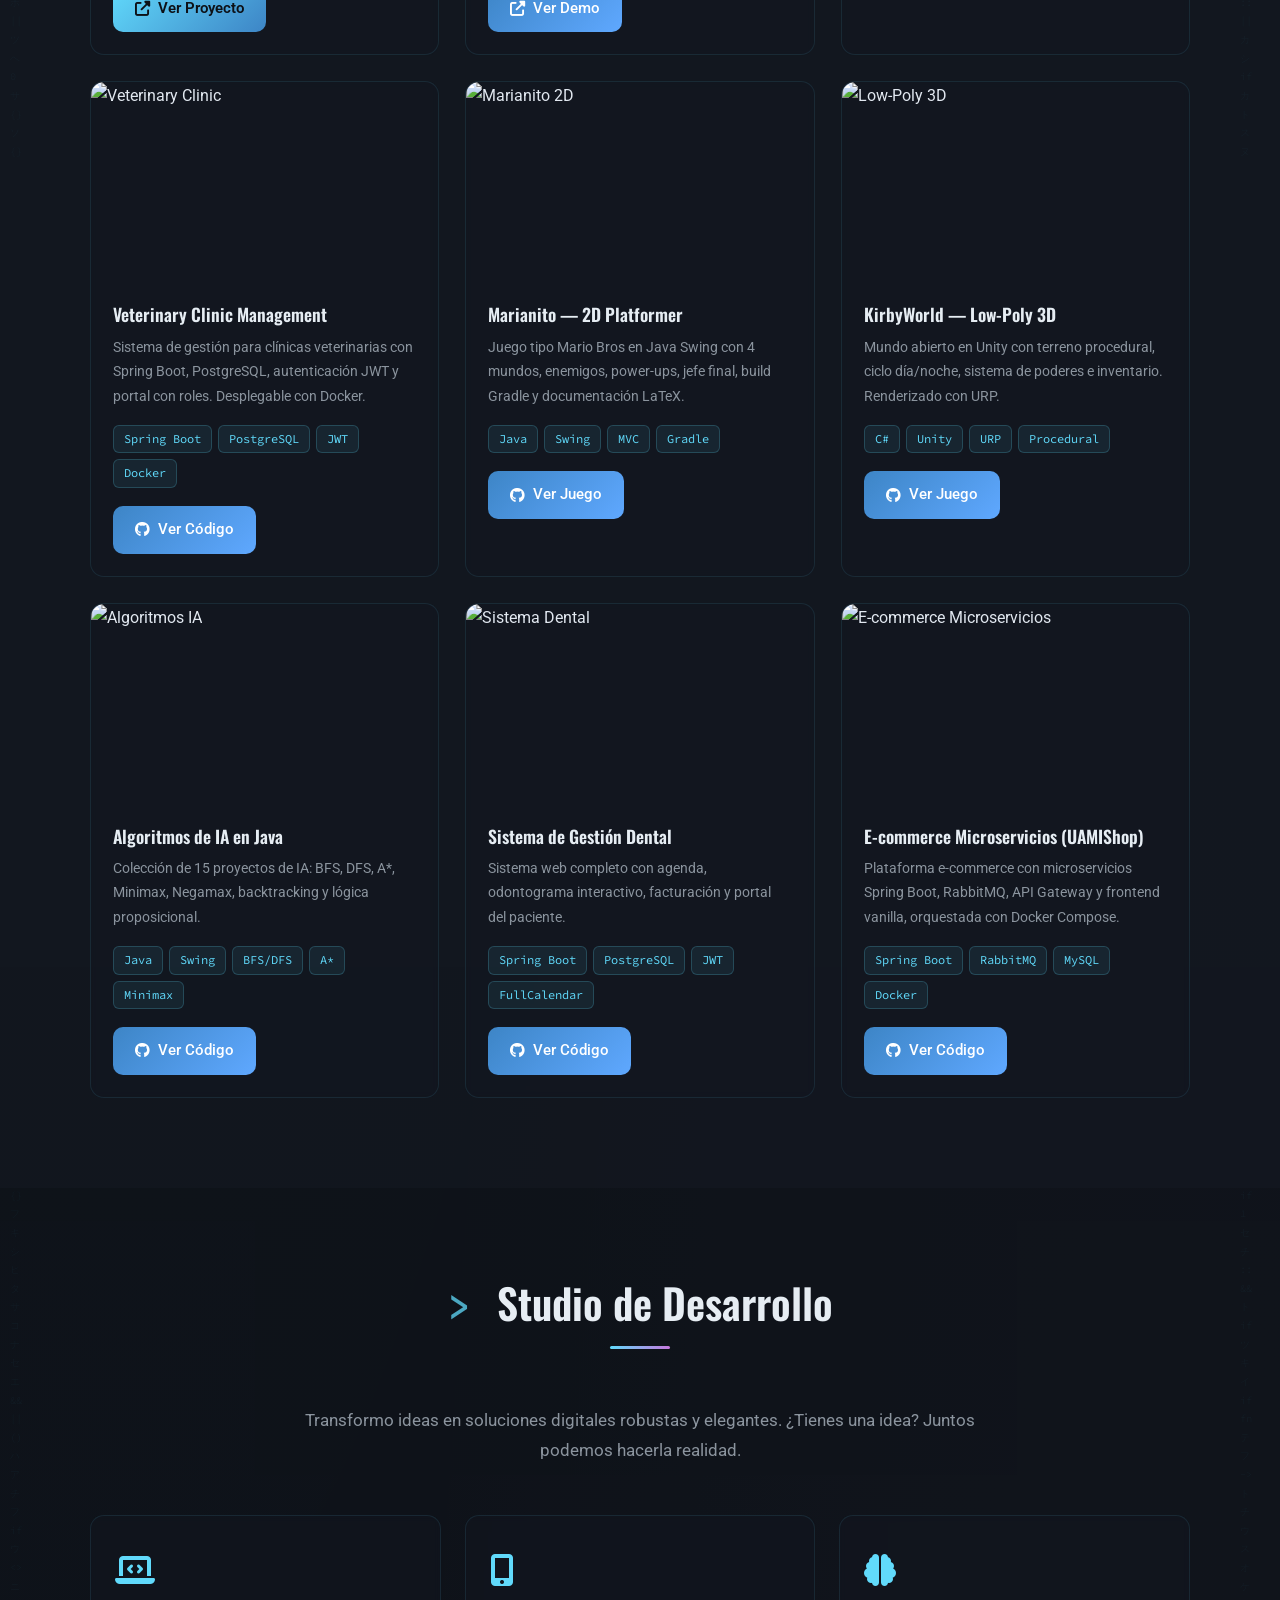
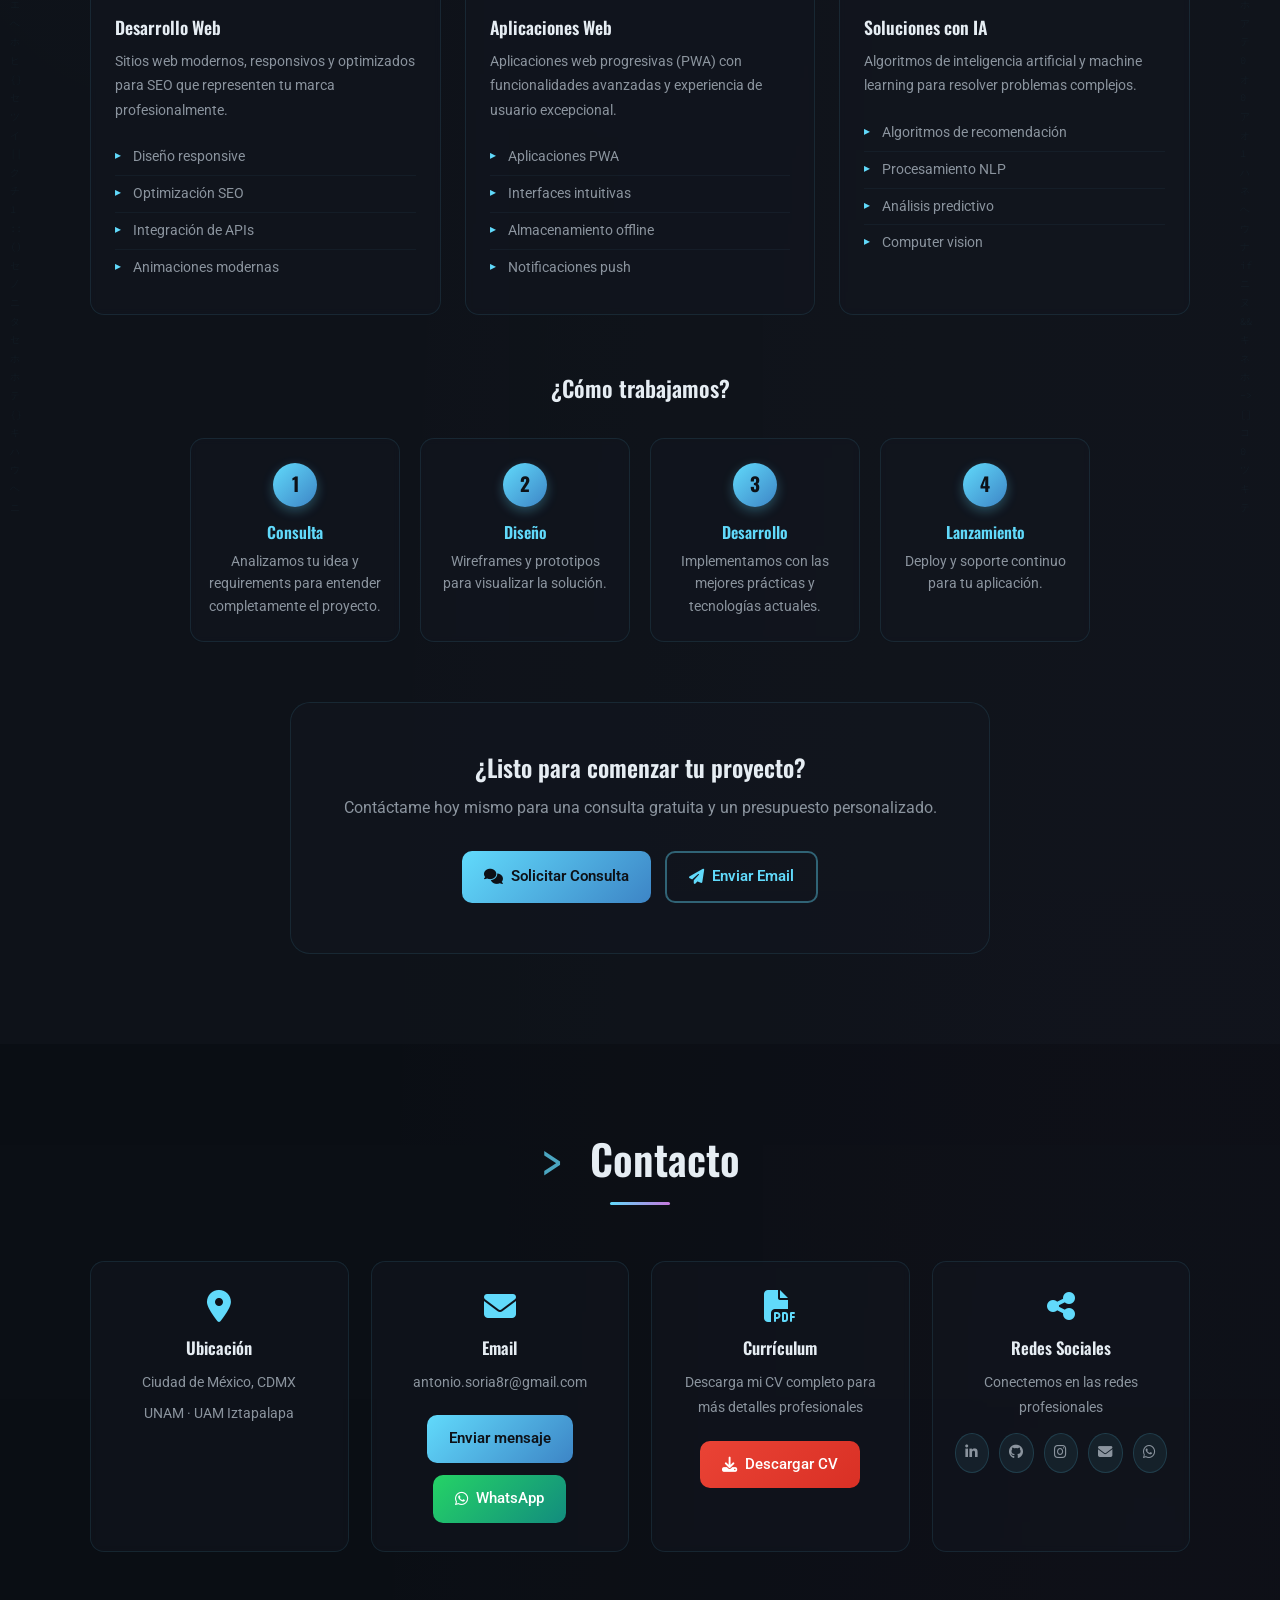
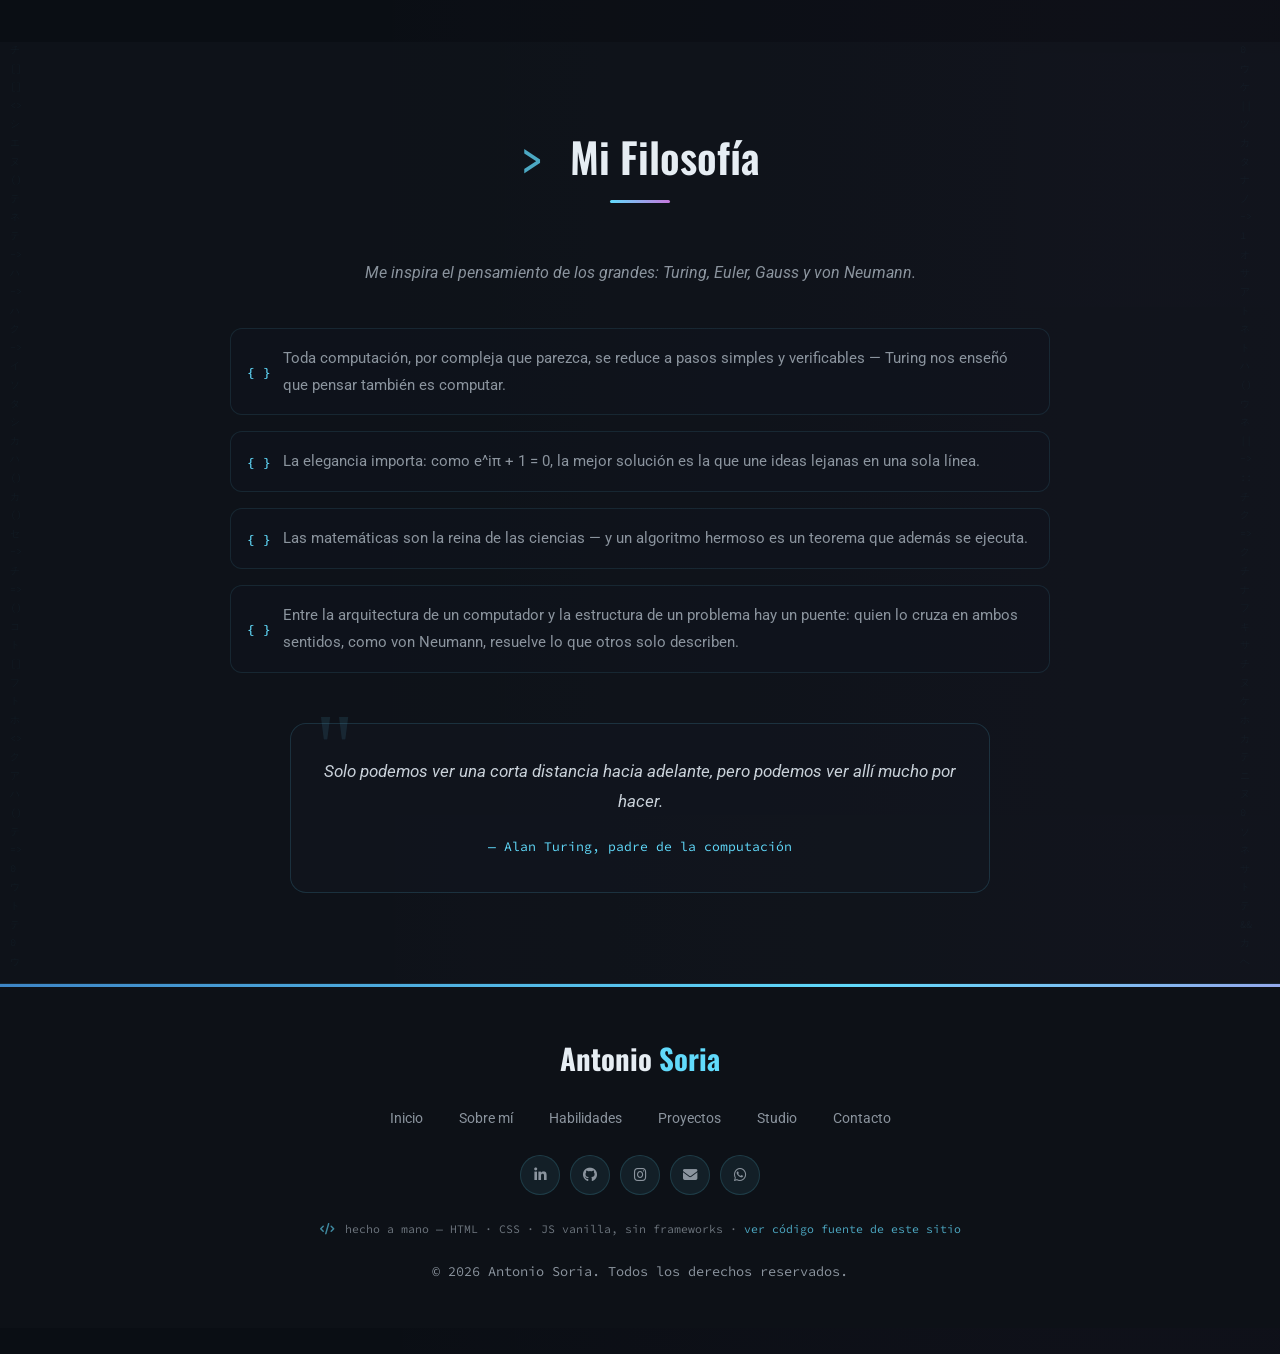
==== commit 3bc1ebcb: "fix(web): actualiza reporte final del Proyecto Terminal y corrige foto de Sobre Mi Reemplaza el PDF " ====
--- a/index.html
+++ b/index.html
@@ -432,6 +432,9 @@
       border: 2px solid rgba(97,218,251,0.2);
       box-shadow: 0 0 30px rgba(97,218,251,0.1);
       transition: all 0.4s ease;
+      aspect-ratio: 3 / 4;
+      position: sticky;
+      top: calc(var(--header-h) + 32px);
     }
 
     .profile-image:hover {
@@ -440,7 +443,13 @@
       transform: translateY(-4px);
     }
 
-    .profile-image img { width: 100%; display: block; }
+    .profile-image img {
+      width: 100%;
+      height: 100%;
+      object-fit: cover;
+      object-position: center 20%;
+      display: block;
+    }
 
     .profile-text p {
       color: #8b949e;
@@ -974,8 +983,8 @@
 
     /* ─── RESPONSIVE ────────────────────────────── */
     @media (max-width: 900px) {
-      .about-content { grid-template-columns: 1fr; }
-      .profile-image { max-width: 250px; margin: 0 auto; }
+      .about-content { grid-template-columns: 1fr; gap: 36px; }
+      .profile-image { max-width: 250px; width: 100%; margin: 0 auto; position: static; }
     }
 
     @media (max-width: 768px) {
